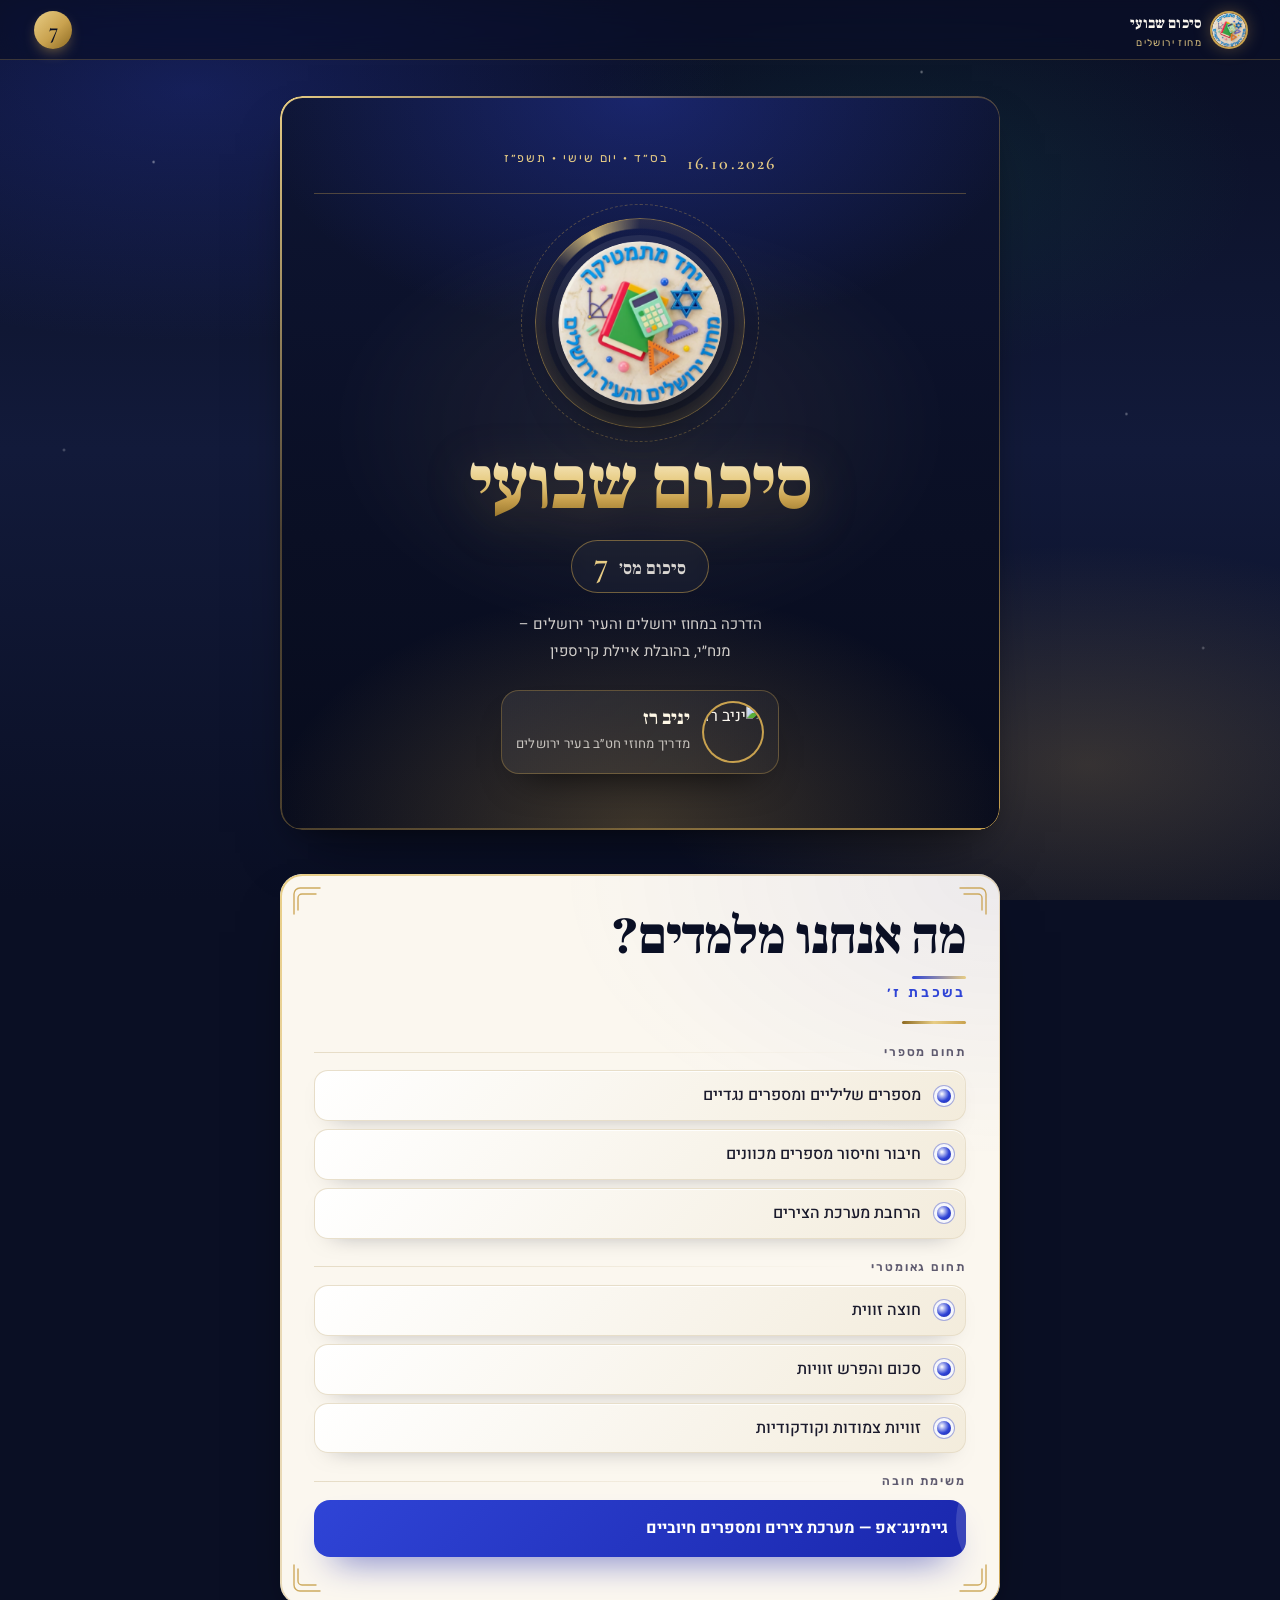
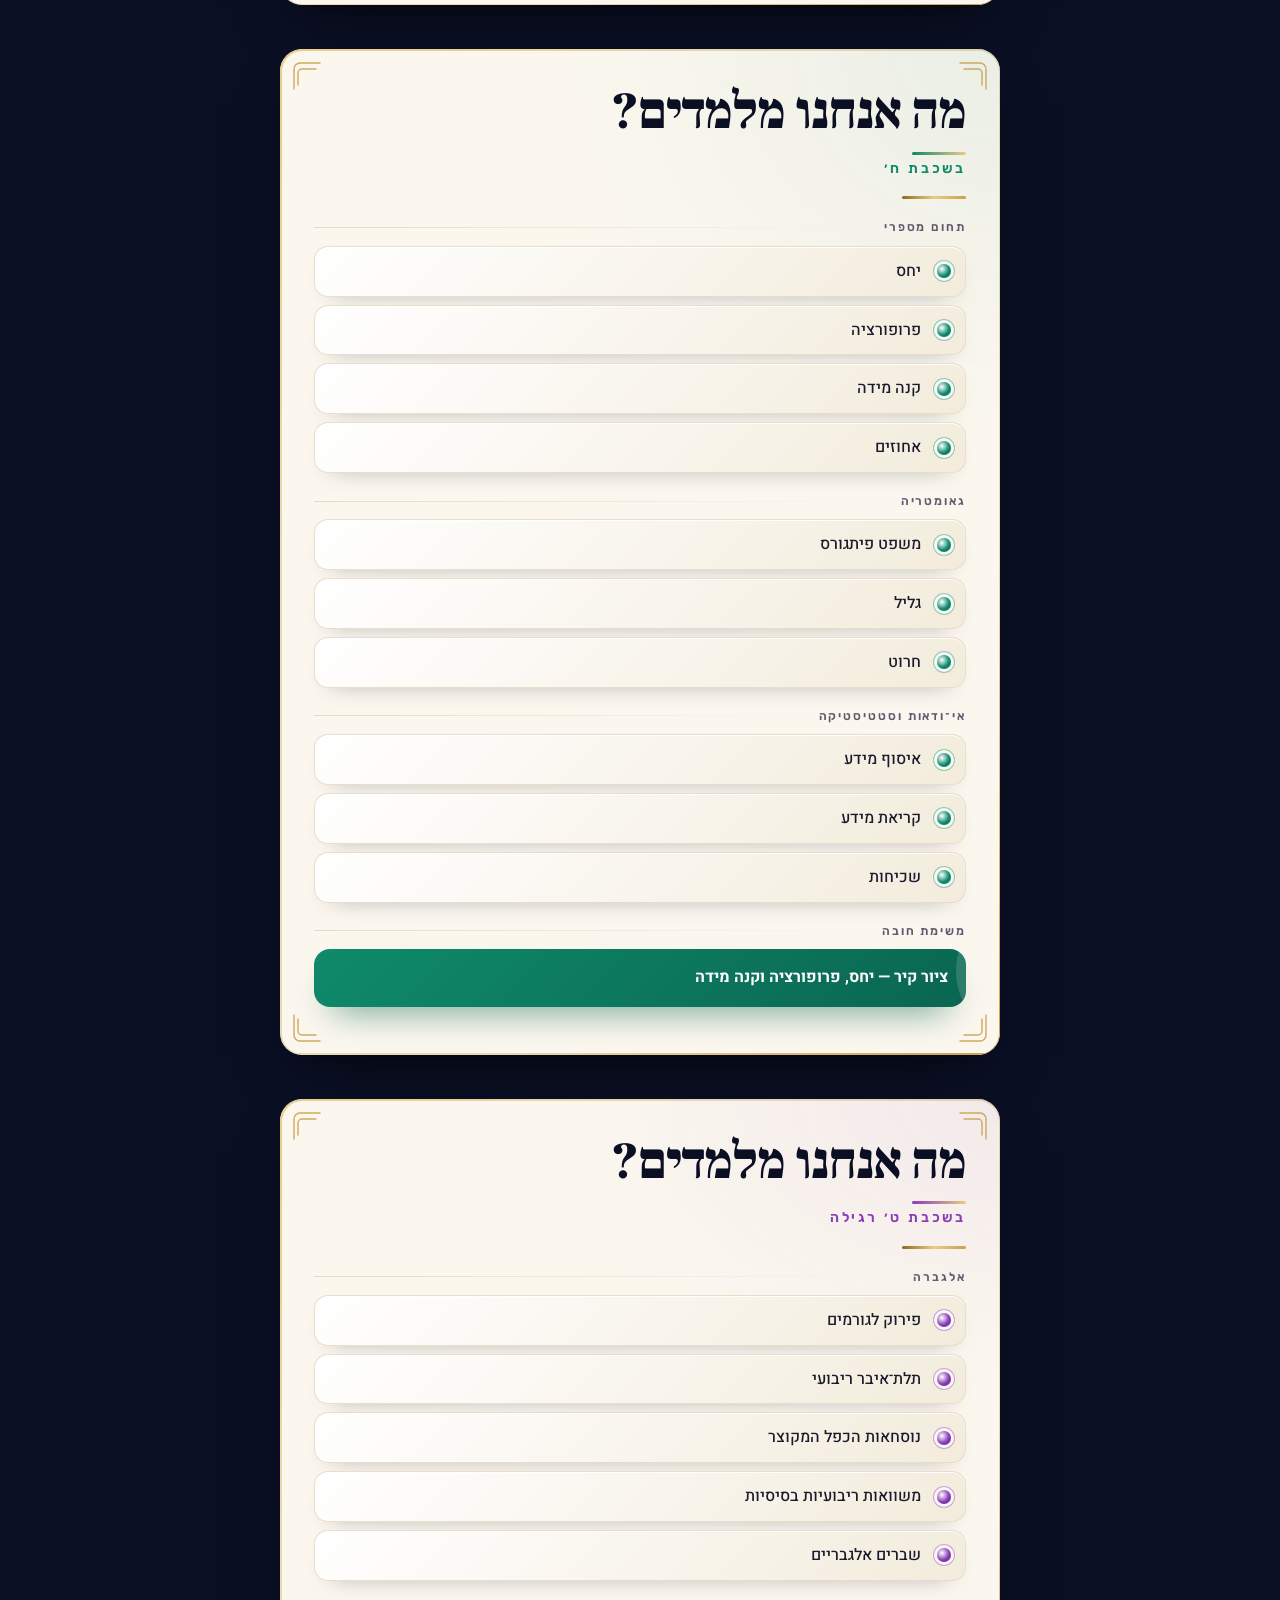
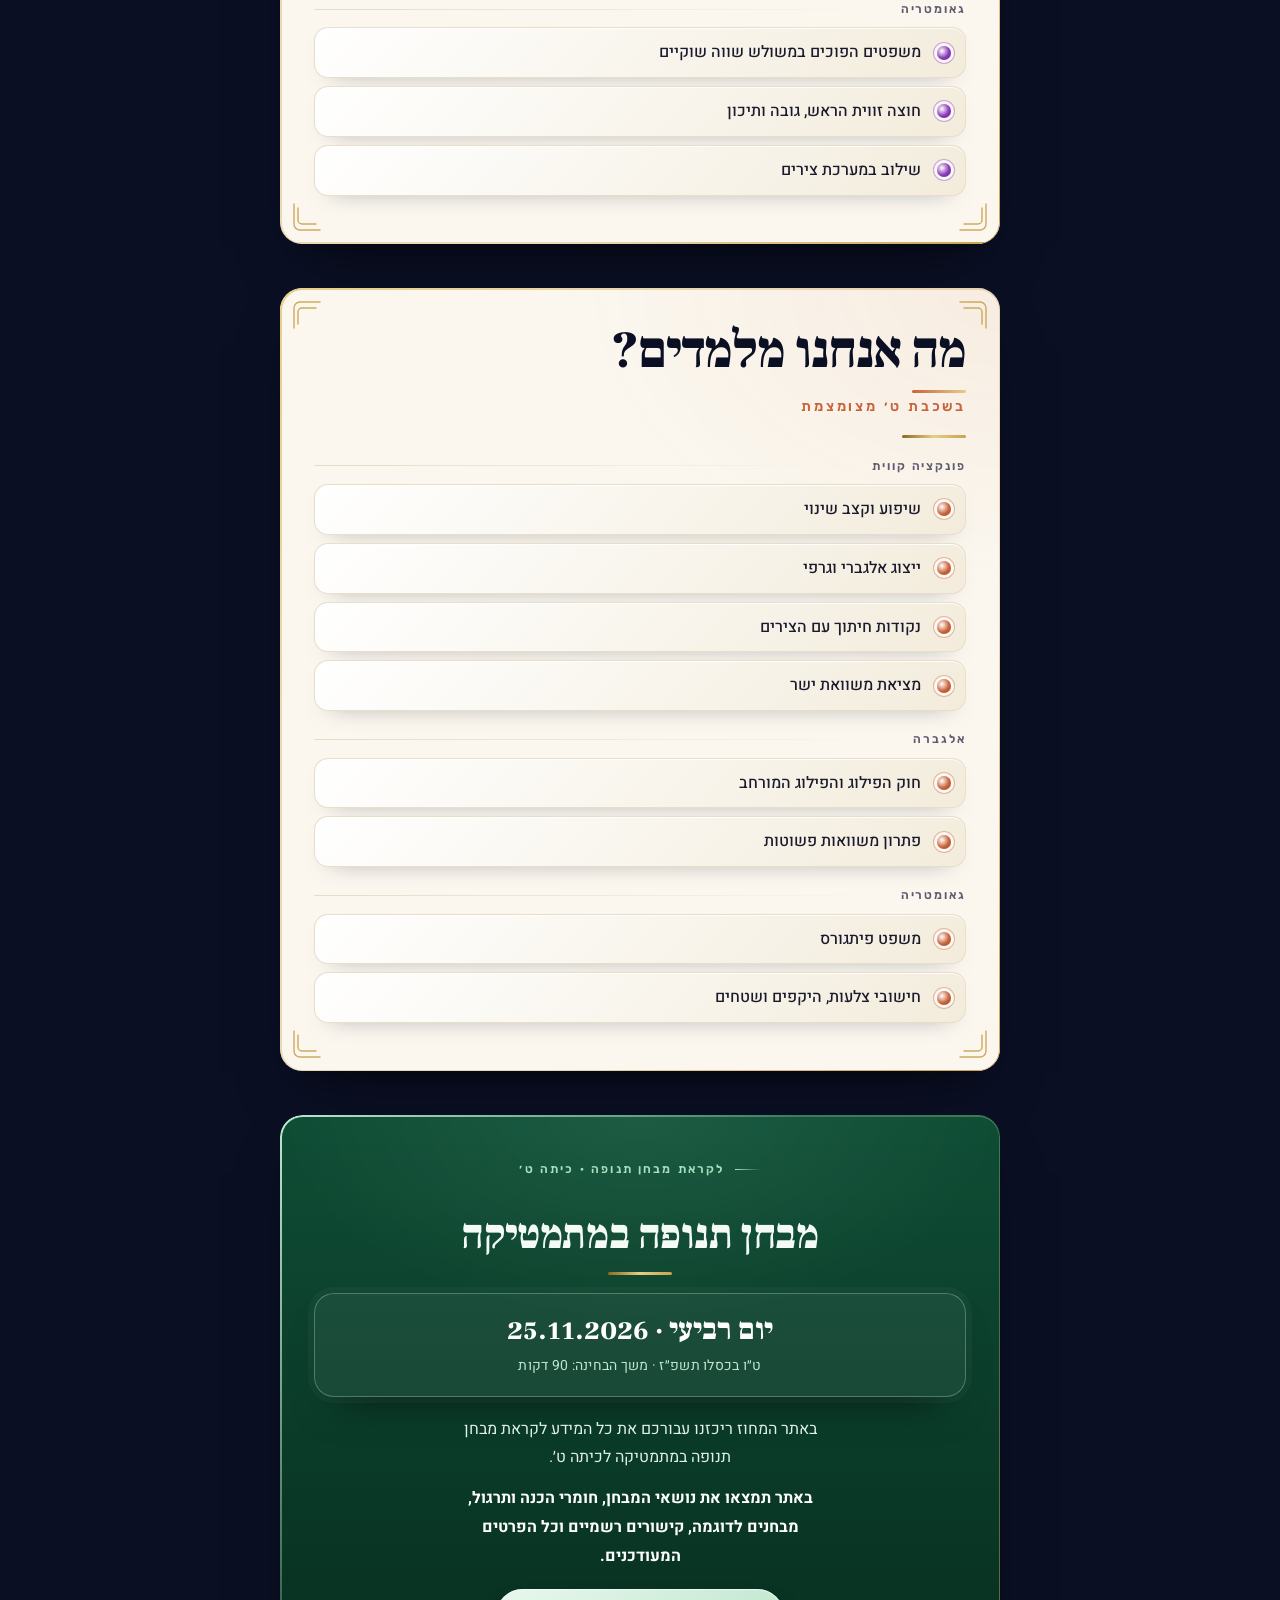
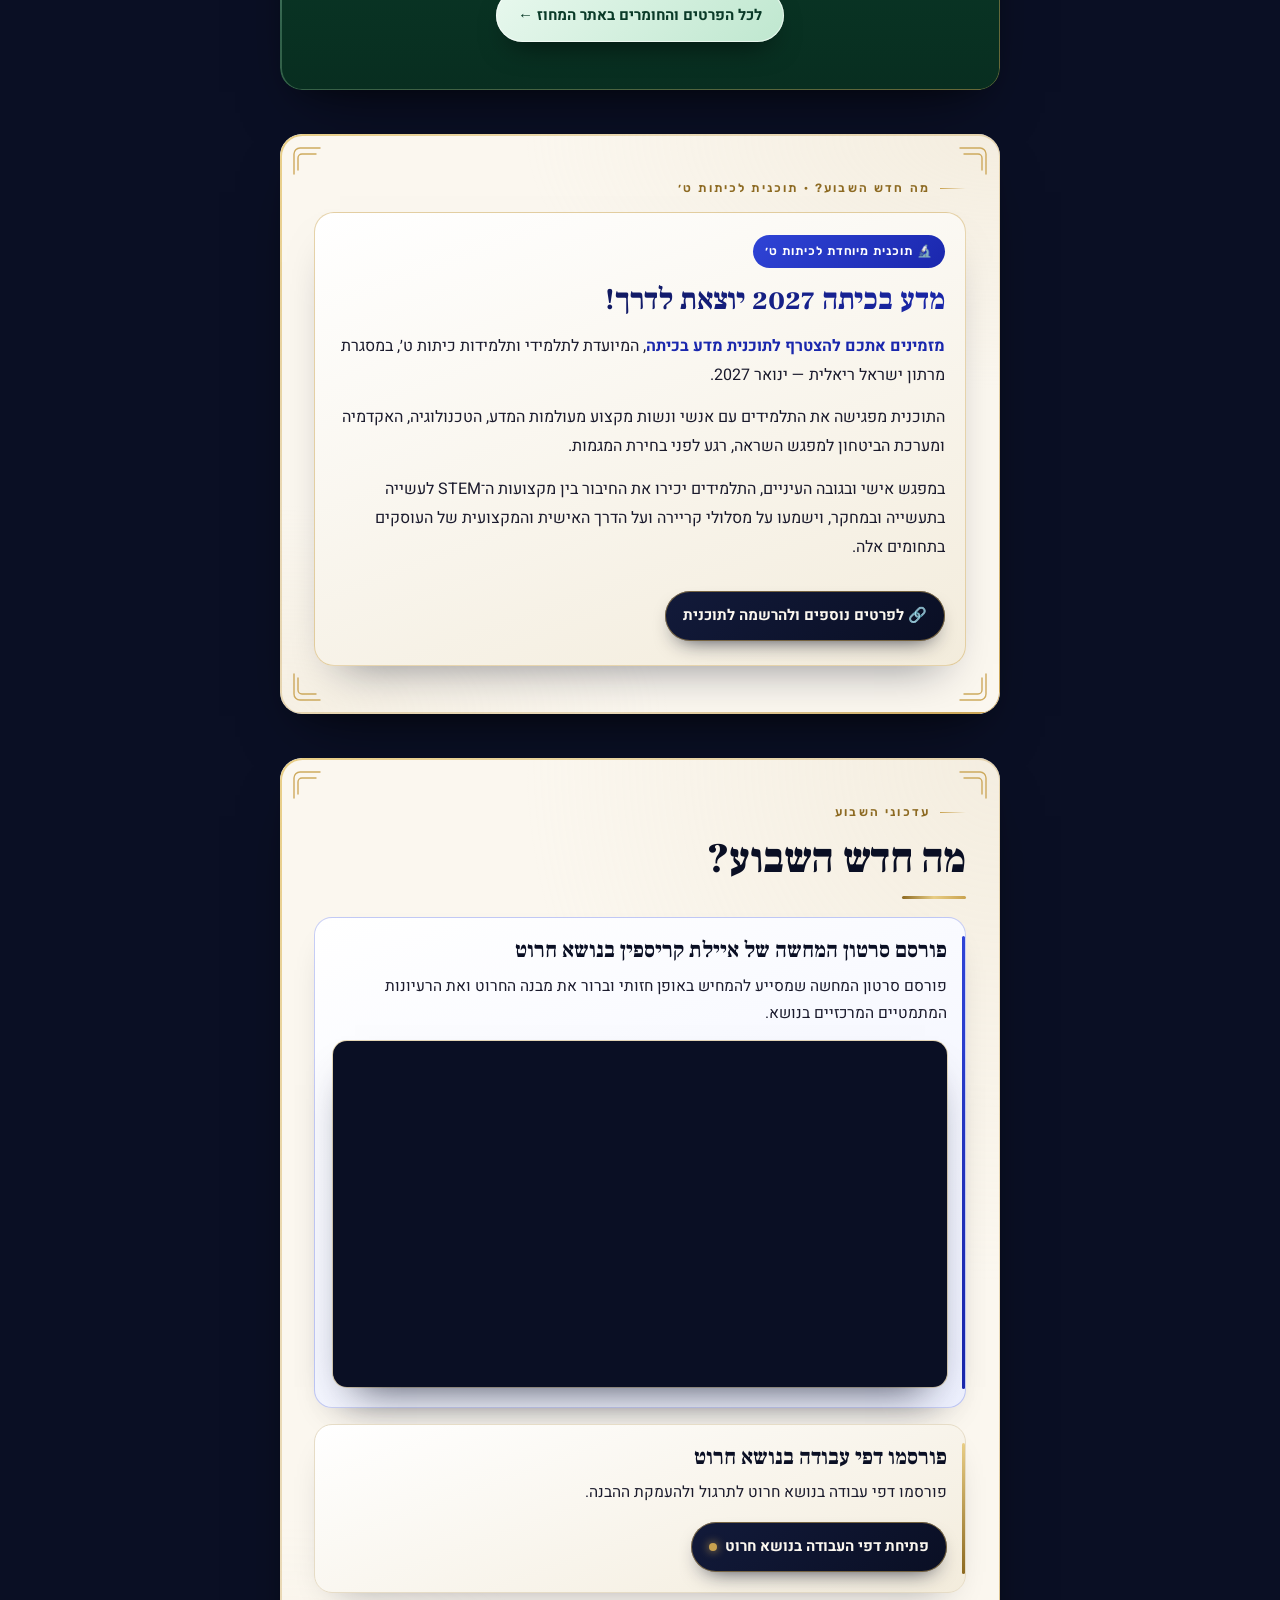
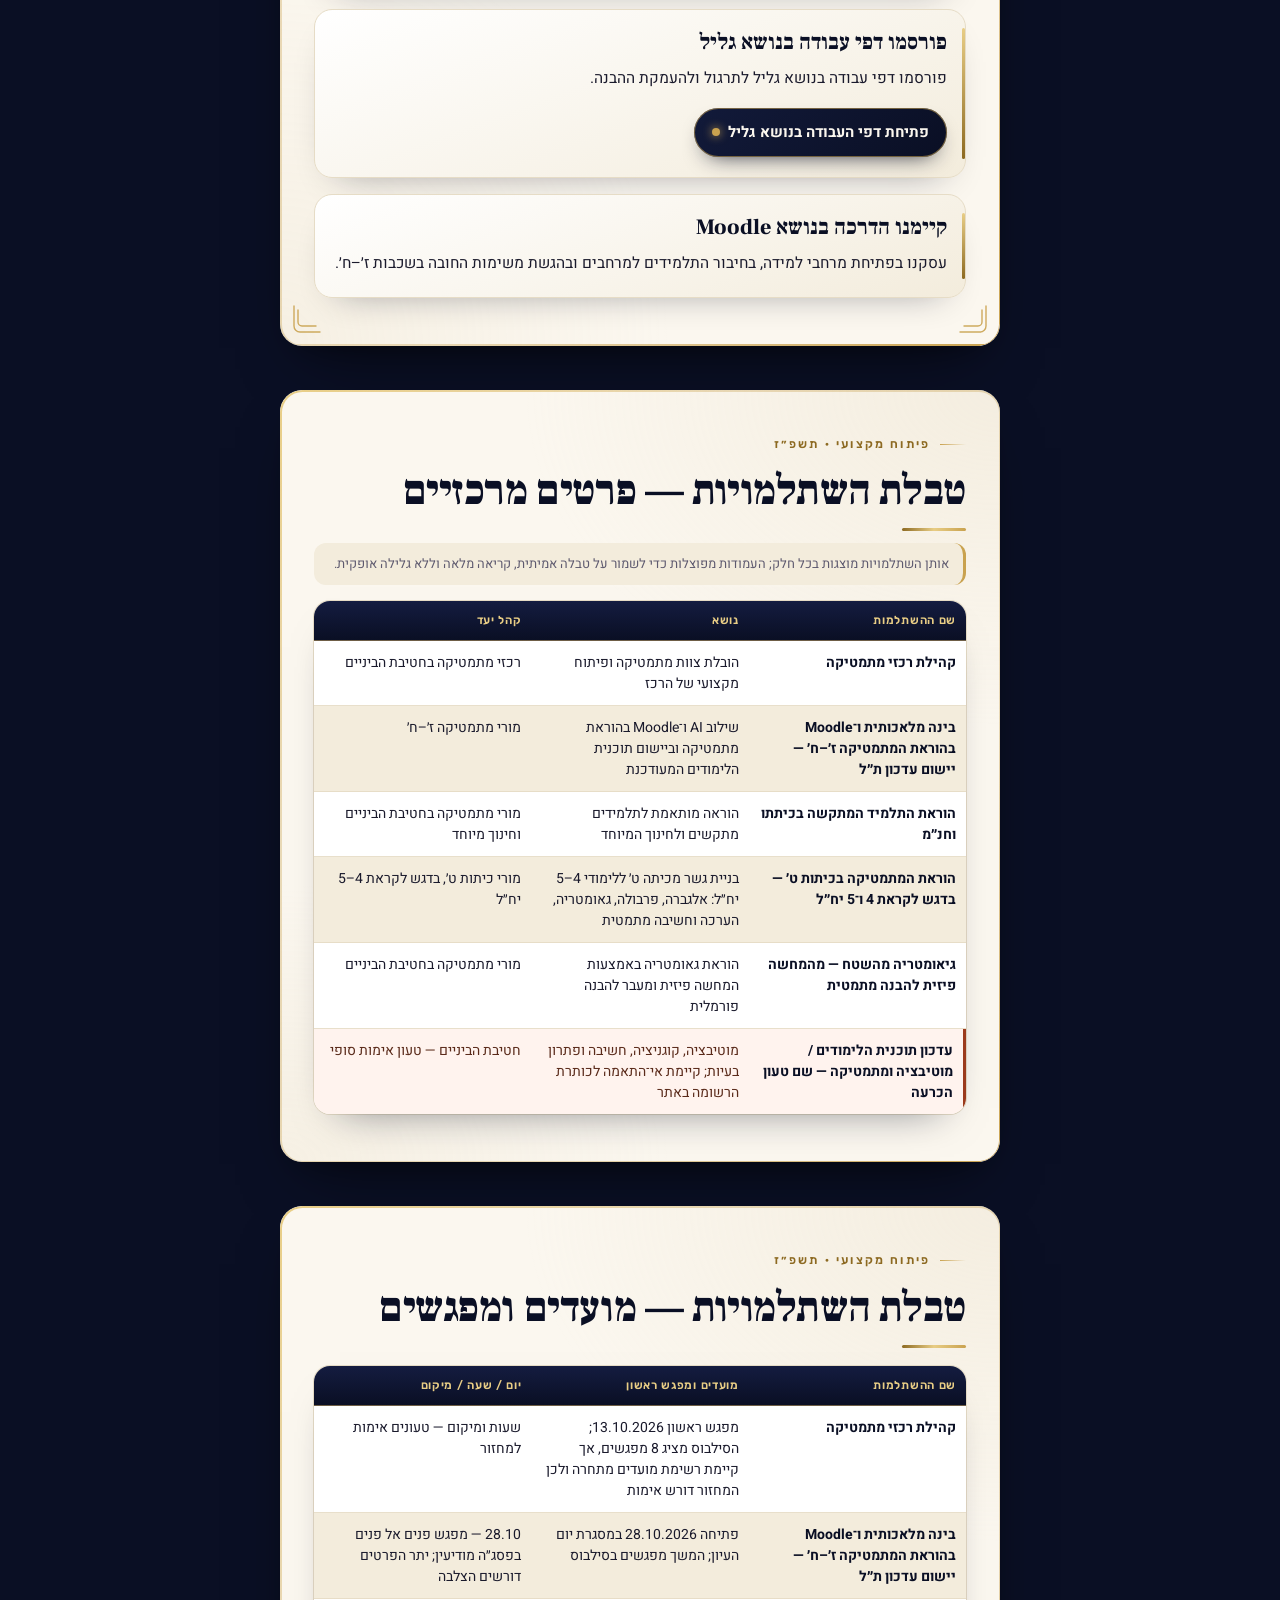
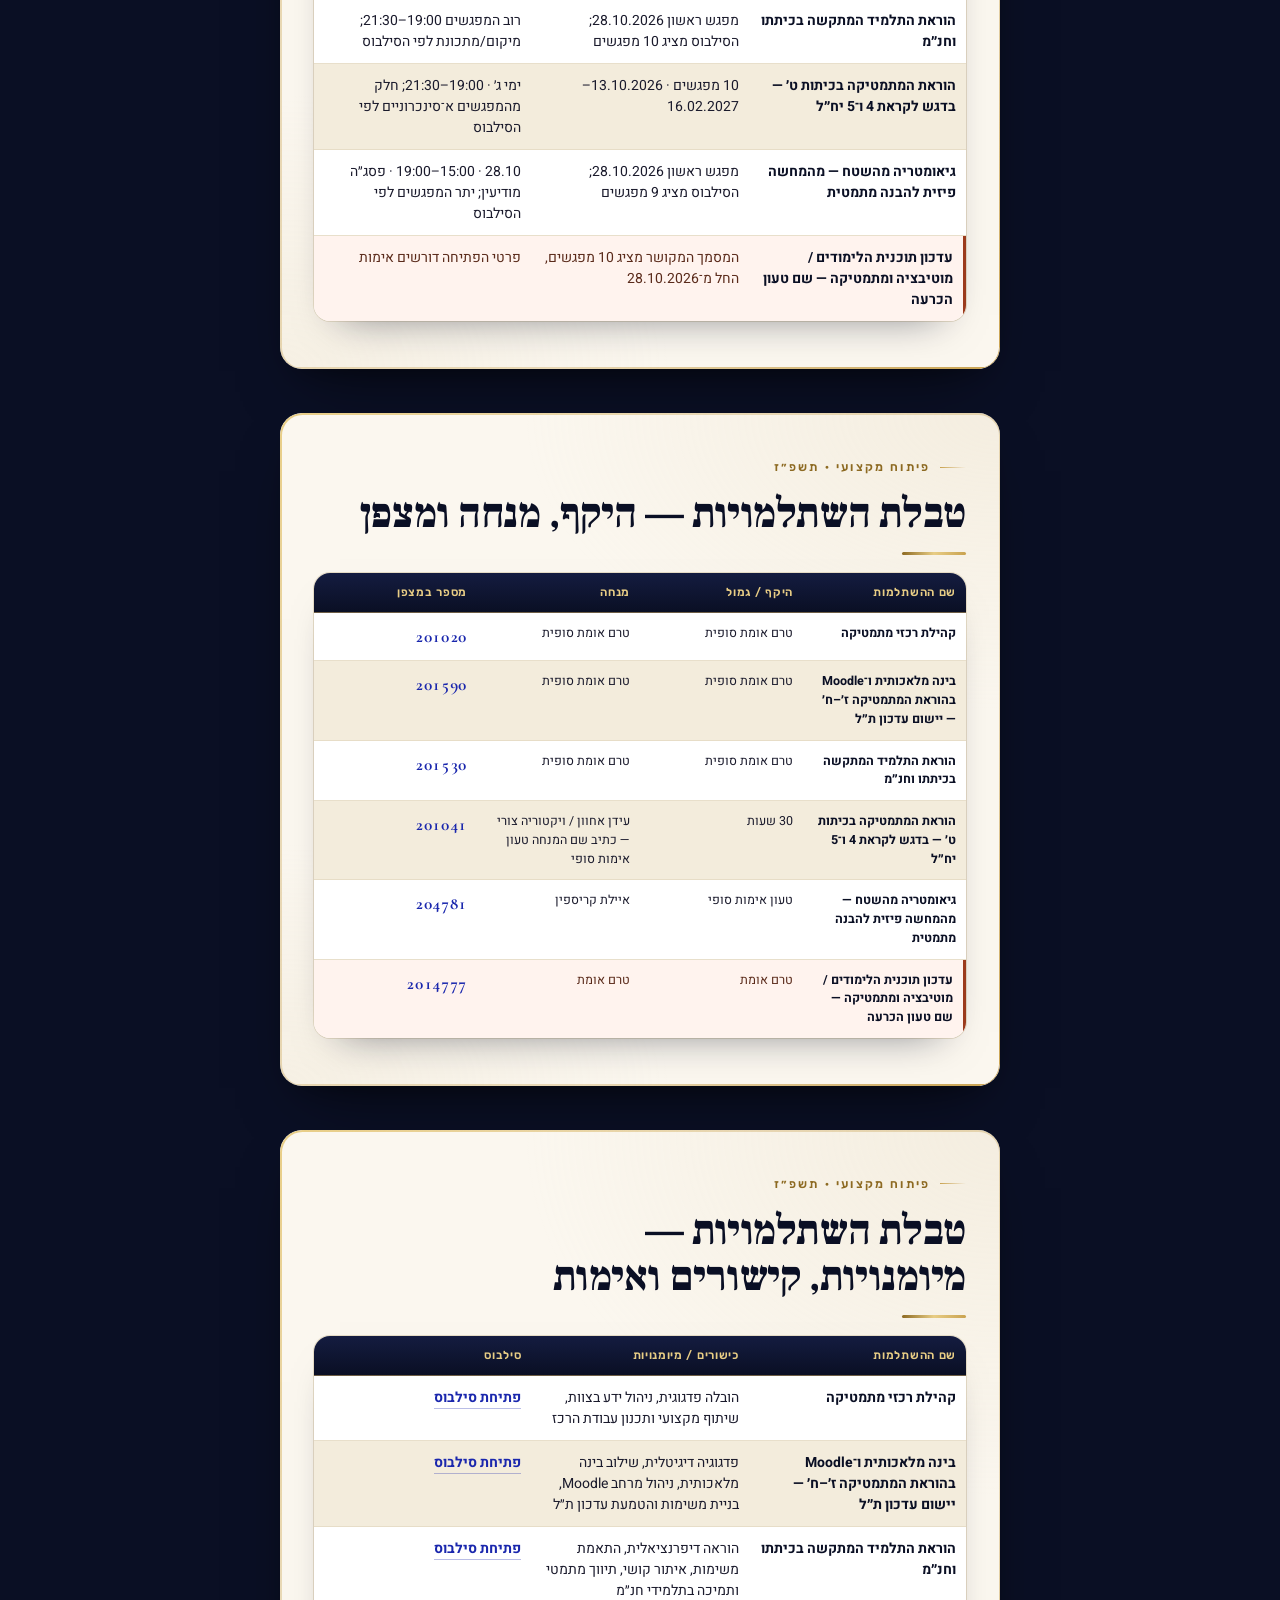
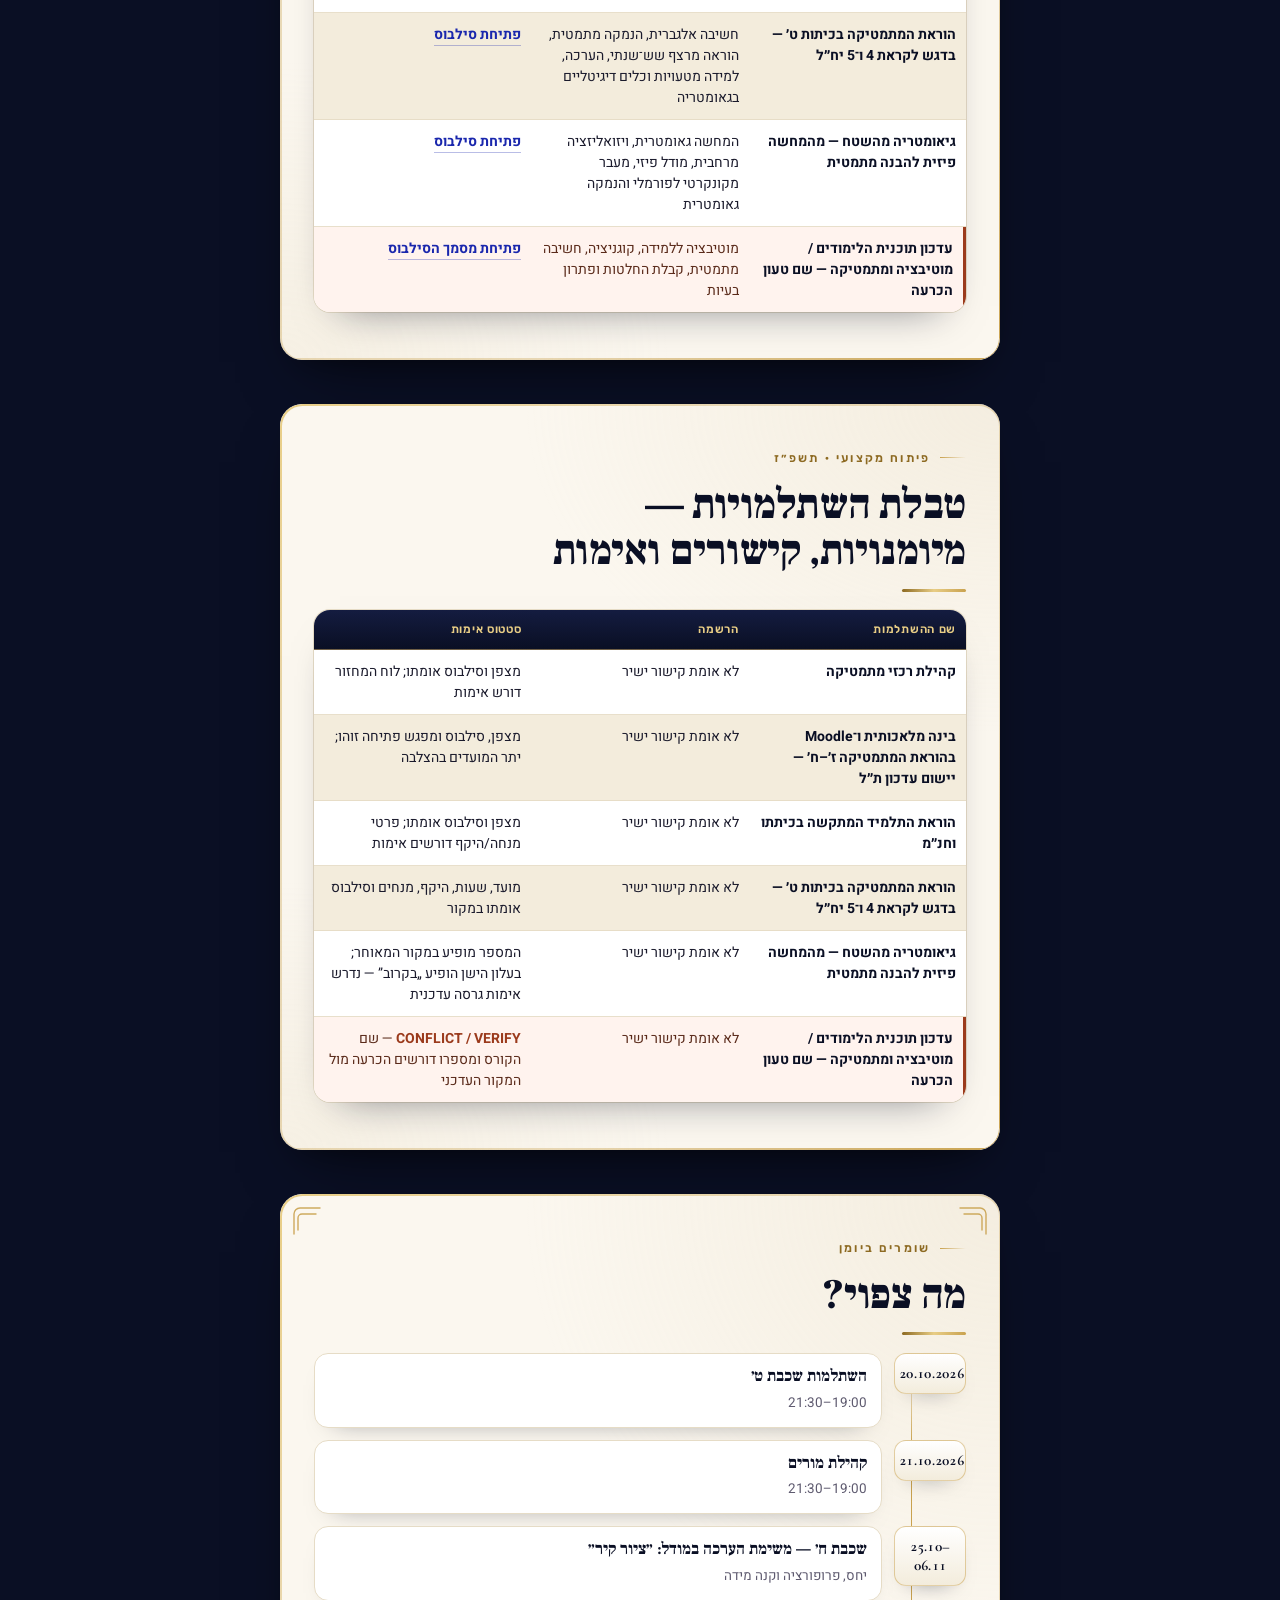
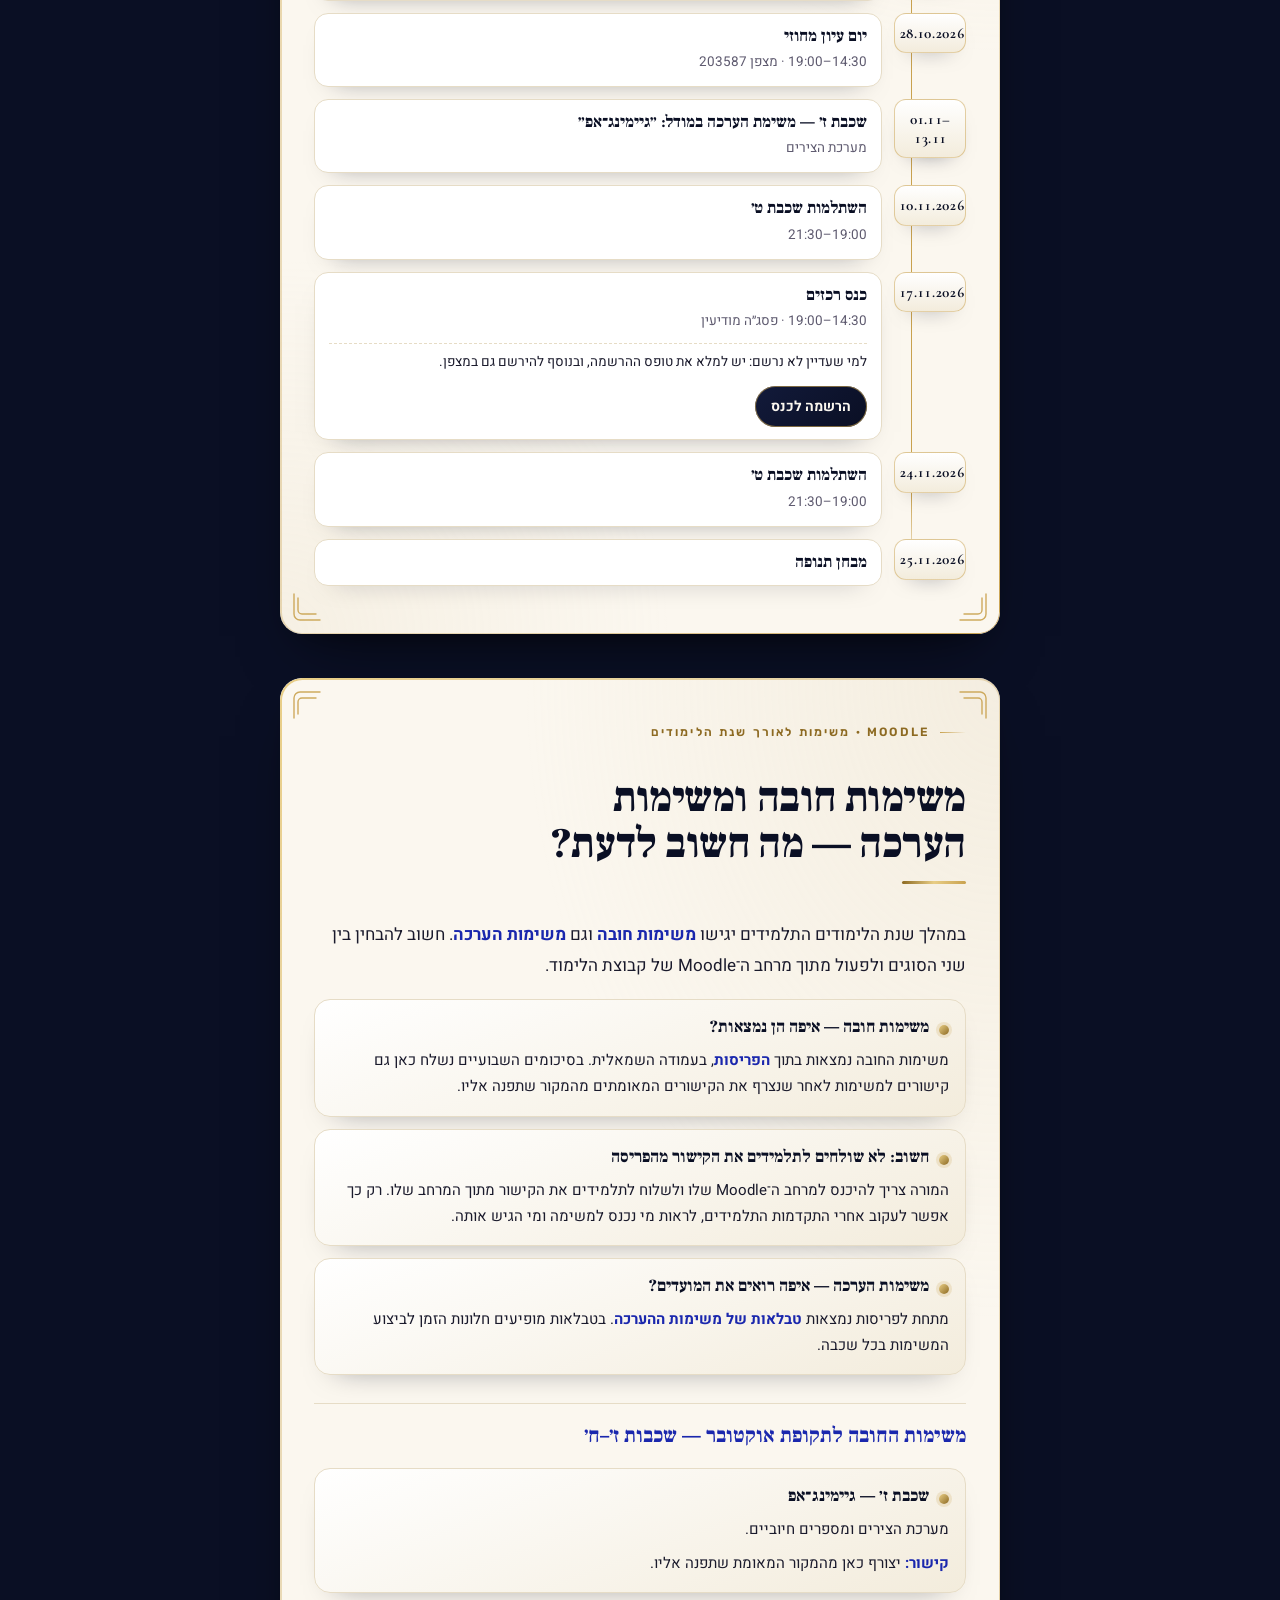
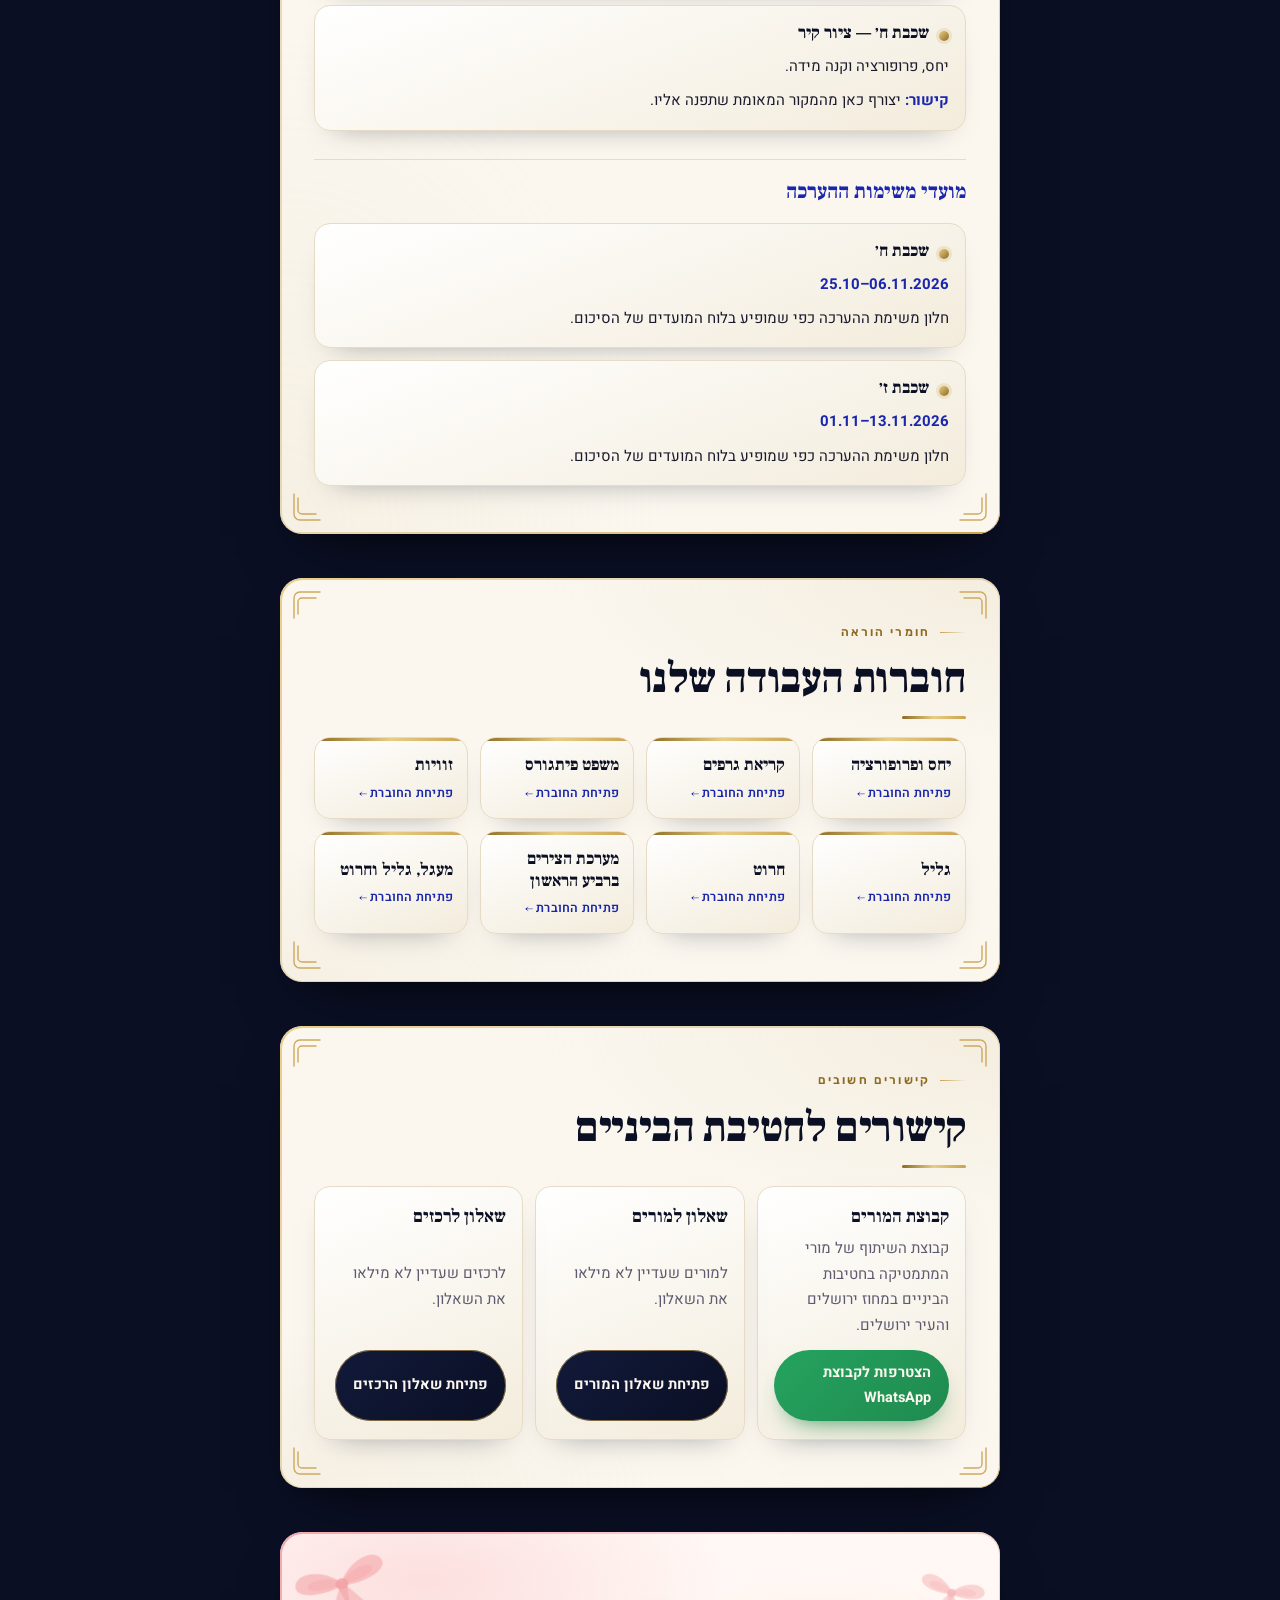
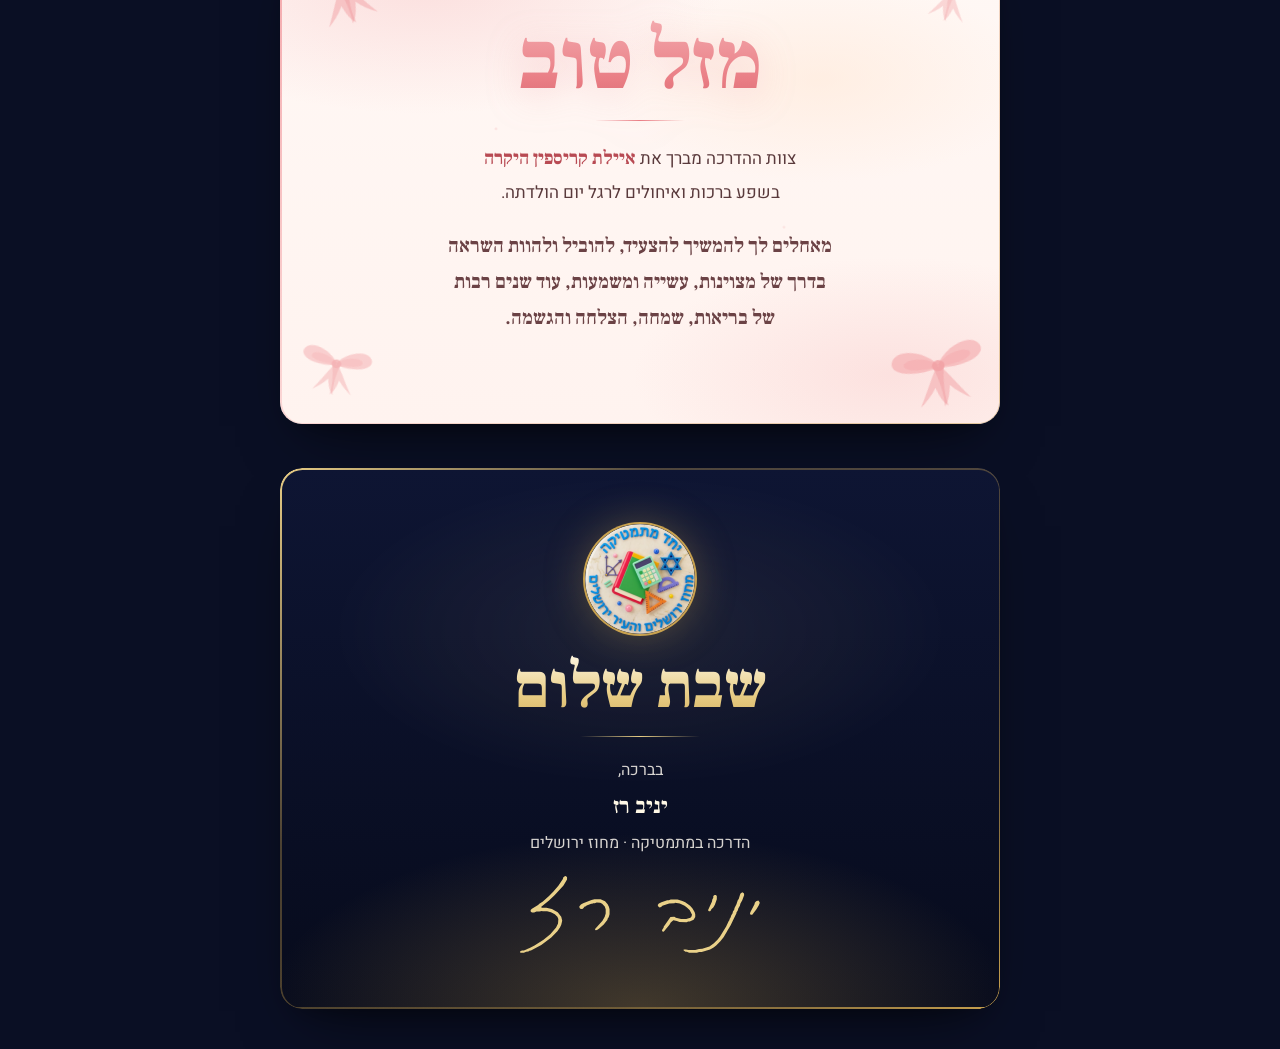
==== index.html @ ade2a041 "עיצוב מחדש לנייד: מהדורת עלון יוקרתית, דף מזל טוב, עדכון מקור אמת Co-Authored-By: Claude Fable 5.1 <" ====
<!doctype html>
<html lang="he" dir="rtl">
<head>
  <meta charset="utf-8">
  <meta name="viewport" content="width=device-width,initial-scale=1,viewport-fit=cover">
  <meta name="theme-color" content="#0a0f24">
  <meta name="description" content="סיכום שבועי מס׳ 7 — הדרכה במתמטיקה, מחוז ירושלים והעיר ירושלים">
  <title>סיכום שבועי מס׳ 7 | מחוז ירושלים</title>
  <link rel="preconnect" href="https://fonts.googleapis.com">
  <link rel="preconnect" href="https://fonts.gstatic.com" crossorigin>
  <link href="https://fonts.googleapis.com/css2?family=Frank+Ruhl+Libre:wght@700;800;900&family=Heebo:wght@400;500;600;700;800&family=Rubik:wght@500;600;700&family=Cormorant+Garamond:wght@600;700&display=swap" rel="stylesheet">
  <link rel="stylesheet" href="styles.css">
</head>
<body>

<!-- ===== Masthead (sticky, with gold reading-progress line) ===== -->
<header class="masthead" aria-label="כותרת קבועה">
  <div class="brand">
    <img src="assets/logo.png" alt="לוגו מחוז ירושלים">
    <div><b>סיכום שבועי</b><span>מחוז ירושלים</span></div>
  </div>
  <div class="edition-chip" aria-label="סיכום מס׳ 7">7</div>
  <div class="progress" aria-hidden="true"><i id="progress-bar"></i></div>
</header>

<!-- SVG corner ornament, reused on every page via <use> -->
<svg width="0" height="0" style="position:absolute" aria-hidden="true">
  <symbol id="corner" viewBox="0 0 30 30"><path d="M2 28V8a6 6 0 0 1 6-6h20"/><path d="M6 24V12a4 4 0 0 1 4-4h14"/></symbol>
  <!-- watercolor ribbon bow for the birthday page -->
  <symbol id="bow" viewBox="0 0 120 90">
    <path d="M60 40C48 22 20 14 12 26c-8 12 14 22 44 18Z" fill="currentColor" opacity=".55"/>
    <path d="M60 40c12-18 40-26 48-14 8 12-14 22-44 18Z" fill="currentColor" opacity=".55"/>
    <path d="M60 40C50 30 30 26 24 32c-5 6 10 12 36 10Z" fill="currentColor" opacity=".35"/>
    <path d="M60 40c10-10 30-14 36-8 5 6-10 12-36 10Z" fill="currentColor" opacity=".35"/>
    <path d="M58 42c-8 10-16 26-26 40 6-4 14-10 20-18 2 8 4 16 10 22-2-14 0-30 4-44Z" fill="currentColor" opacity=".5"/>
    <path d="M62 42c8 10 16 26 26 40-6-4-14-10-20-18-2 8-4 16-10 22 2-14 0-30-4-44Z" fill="currentColor" opacity=".5"/>
    <ellipse cx="60" cy="41" rx="7" ry="6" fill="currentColor" opacity=".8"/>
  </symbol>
</svg>

<main>

  <!-- ===== Cover ===== -->
  <section class="sheet cover reveal" aria-label="שער סיכום שבועי 7">
    <div class="cover-inner">
      <div class="date-row"><span dir="ltr">16.10.2026</span><span>בס״ד · יום שישי · תשפ״ז</span></div>
      <div class="logo-ring"><img src="assets/logo.png" alt="לוגו מחוז ירושלים"></div>
      <h1>סיכום שבועי</h1>
      <div class="edition">סיכום מס׳ <b>7</b></div>
      <p class="district">הדרכה במחוז ירושלים והעיר ירושלים – מנח״י, בהובלת איילת קריספין</p>
      <div class="author-card"><img src="https://jerusalem2.vercel.app/media/team/yaniv.jpg" alt="יניב רז"><div><strong>יניב רז</strong><span>מדריך מחוזי חט״ב בעיר ירושלים</span></div></div>
    </div>
  </section>

  <!-- ===== מה אנחנו מלמדים? — דף נפרד לכל שכבה ===== -->
  <section class="sheet grade-page grade-7 reveal" id="grade-7">
    <svg class="corner tl"><use href="#corner"/></svg><svg class="corner tr"><use href="#corner"/></svg><svg class="corner bl"><use href="#corner"/></svg><svg class="corner br"><use href="#corner"/></svg>
    <div class="sheet-inner grade-page-inner">
      <h2 class="grade-page-title"><span class="grade-title-main">מה אנחנו מלמדים?</span><span class="grade-title-sub">בשכבת ז׳</span></h2>
      <article class="grade-sheet">
        <div><h4>תחום מספרי</h4><ul><li>מספרים שליליים ומספרים נגדיים</li><li>חיבור וחיסור מספרים מכוונים</li><li>הרחבת מערכת הצירים</li></ul></div>
        <div><h4>תחום גאומטרי</h4><ul><li>חוצה זווית</li><li>סכום והפרש זוויות</li><li>זוויות צמודות וקודקודיות</li></ul></div>
        <div><h4>משימת חובה</h4><p>גיימינג־אפ — מערכת צירים ומספרים חיוביים</p></div>
      </article>
    </div>
  </section>

  <section class="sheet grade-page grade-8 reveal" id="grade-8">
    <svg class="corner tl"><use href="#corner"/></svg><svg class="corner tr"><use href="#corner"/></svg><svg class="corner bl"><use href="#corner"/></svg><svg class="corner br"><use href="#corner"/></svg>
    <div class="sheet-inner grade-page-inner">
      <h2 class="grade-page-title"><span class="grade-title-main">מה אנחנו מלמדים?</span><span class="grade-title-sub">בשכבת ח׳</span></h2>
      <article class="grade-sheet">
        <div><h4>תחום מספרי</h4><ul><li>יחס</li><li>פרופורציה</li><li>קנה מידה</li><li>אחוזים</li></ul></div>
        <div><h4>גאומטריה</h4><ul><li>משפט פיתגורס</li><li>גליל</li><li>חרוט</li></ul></div>
        <div><h4>אי־ודאות וסטטיסטיקה</h4><ul><li>איסוף מידע</li><li>קריאת מידע</li><li>שכיחות</li></ul></div>
        <div><h4>משימת חובה</h4><p>ציור קיר — יחס, פרופורציה וקנה מידה</p></div>
      </article>
    </div>
  </section>

  <section class="sheet grade-page grade-9-high reveal" id="grade-9-high">
    <svg class="corner tl"><use href="#corner"/></svg><svg class="corner tr"><use href="#corner"/></svg><svg class="corner bl"><use href="#corner"/></svg><svg class="corner br"><use href="#corner"/></svg>
    <div class="sheet-inner grade-page-inner">
      <h2 class="grade-page-title"><span class="grade-title-main">מה אנחנו מלמדים?</span><span class="grade-title-sub">בשכבת ט׳ רגילה</span></h2>
      <article class="grade-sheet">
        <div><h4>אלגברה</h4><ul><li>פירוק לגורמים</li><li>תלת־איבר ריבועי</li><li>נוסחאות הכפל המקוצר</li><li>משוואות ריבועיות בסיסיות</li><li>שברים אלגבריים</li></ul></div>
        <div><h4>גאומטריה</h4><ul><li>משפטים הפוכים במשולש שווה שוקיים</li><li>חוצה זווית הראש, גובה ותיכון</li><li>שילוב במערכת צירים</li></ul></div>
      </article>
    </div>
  </section>

  <section class="sheet grade-page grade-9-three reveal" id="grade-9-three">
    <svg class="corner tl"><use href="#corner"/></svg><svg class="corner tr"><use href="#corner"/></svg><svg class="corner bl"><use href="#corner"/></svg><svg class="corner br"><use href="#corner"/></svg>
    <div class="sheet-inner grade-page-inner">
      <h2 class="grade-page-title"><span class="grade-title-main">מה אנחנו מלמדים?</span><span class="grade-title-sub">בשכבת ט׳ מצומצמת</span></h2>
      <article class="grade-sheet">
        <div><h4>פונקציה קווית</h4><ul><li>שיפוע וקצב שינוי</li><li>ייצוג אלגברי וגרפי</li><li>נקודות חיתוך עם הצירים</li><li>מציאת משוואת ישר</li></ul></div>
        <div><h4>אלגברה</h4><ul><li>חוק הפילוג והפילוג המורחב</li><li>פתרון משוואות פשוטות</li></ul></div>
        <div><h4>גאומטריה</h4><ul><li>משפט פיתגורס</li><li>חישובי צלעות, היקפים ושטחים</li></ul></div>
      </article>
    </div>
  </section>

  <!-- ===== מבחן תנופה — דף ירוק ===== -->
  <section class="sheet tnufa-page reveal" id="tnufa-2026">
    <div class="sheet-inner tnufa-inner">
      <p class="eyebrow tnufa-eyebrow">לקראת מבחן תנופה · כיתה ט׳</p>
      <h2>מבחן תנופה במתמטיקה</h2>
      <div class="tnufa-date">
        <strong>יום רביעי · 25.11.2026</strong>
        <span>ט״ו בכסלו תשפ״ז · משך הבחינה: 90 דקות</span>
      </div>
      <div class="tnufa-copy">
        <p>באתר המחוז ריכזנו עבורכם את כל המידע לקראת מבחן תנופה במתמטיקה לכיתה ט׳.</p>
        <p><strong>באתר תמצאו את נושאי המבחן, חומרי הכנה ותרגול, מבחנים לדוגמה, קישורים רשמיים וכל הפרטים המעודכנים.</strong></p>
      </div>
      <div class="tnufa-actions">
        <a href="https://jerusalem2.vercel.app/chativat-beynayim/t/collections/t-mivchanim/tnufa/" target="_blank" rel="noopener noreferrer">לכל הפרטים והחומרים באתר המחוז ←</a>
      </div>
    </div>
  </section>

  <!-- ===== מדע בכיתה 2027 ===== -->
  <section class="sheet science-a4-page reveal" id="science-2027">
    <svg class="corner tl"><use href="#corner"/></svg><svg class="corner tr"><use href="#corner"/></svg><svg class="corner bl"><use href="#corner"/></svg><svg class="corner br"><use href="#corner"/></svg>
    <div class="sheet-inner science-a4-inner">
      <p class="eyebrow">מה חדש השבוע? · תוכנית לכיתות ט׳</p>
      <article class="science-a4-card">
        <div class="whatsapp-label">🔬 תוכנית מיוחדת לכיתות ט׳</div>
        <h3>מדע בכיתה 2027 יוצאת לדרך!</h3>
        <p><strong>מזמינים אתכם להצטרף לתוכנית מדע בכיתה</strong>, המיועדת לתלמידי ותלמידות כיתות ט׳, במסגרת מרתון ישראל ריאלית — ינואר 2027.</p>
        <p>התוכנית מפגישה את התלמידים עם אנשי ונשות מקצוע מעולמות המדע, הטכנולוגיה, האקדמיה ומערכת הביטחון למפגש השראה, רגע לפני בחירת המגמות.</p>
        <p>במפגש אישי ובגובה העיניים, התלמידים יכירו את החיבור בין מקצועות ה־STEM לעשייה בתעשייה ובמחקר, וישמעו על מסלולי קריירה ועל הדרך האישית והמקצועית של העוסקים בתחומים אלה.</p>
        <div class="link-row"><a class="science-register" href="https://qrco.de/bh31gu" target="_blank" rel="noopener noreferrer">🔗 לפרטים נוספים ולהרשמה לתוכנית</a></div>
      </article>
    </div>
  </section>

  <!-- ===== מה חדש השבוע ===== -->
  <section class="sheet news-page reveal" id="news">
    <svg class="corner tl"><use href="#corner"/></svg><svg class="corner tr"><use href="#corner"/></svg><svg class="corner bl"><use href="#corner"/></svg><svg class="corner br"><use href="#corner"/></svg>
    <div class="sheet-inner">
      <p class="eyebrow">עדכוני השבוע</p>
      <h2>מה חדש השבוע?</h2>
      <div class="story-list">
        <article class="story feature-story">
          <h3>פורסם סרטון המחשה של איילת קריספין בנושא חרוט</h3>
          <p>פורסם סרטון המחשה שמסייע להמחיש באופן חזותי וברור את מבנה החרוט ואת הרעיונות המתמטיים המרכזיים בנושא.</p>
          <div class="video"><iframe src="https://www.youtube-nocookie.com/embed/eAW0AnHfQC8" title="סרטון המחשה של איילת קריספין בנושא חרוט" loading="lazy" allow="accelerometer; autoplay; clipboard-write; encrypted-media; gyroscope; picture-in-picture; web-share" allowfullscreen></iframe></div>
        </article>
        <article class="story">
          <h3>פורסמו דפי עבודה בנושא חרוט</h3>
          <p>פורסמו דפי עבודה בנושא חרוט לתרגול ולהעמקת ההבנה.</p>
          <div class="link-row"><a href="https://yanivmizrachiy.github.io/harut/" target="_blank" rel="noopener noreferrer">פתיחת דפי העבודה בנושא חרוט</a></div>
        </article>
        <article class="story">
          <h3>פורסמו דפי עבודה בנושא גליל</h3>
          <p>פורסמו דפי עבודה בנושא גליל לתרגול ולהעמקת ההבנה.</p>
          <div class="link-row"><a href="https://galil-new.vercel.app" target="_blank" rel="noopener noreferrer">פתיחת דפי העבודה בנושא גליל</a></div>
        </article>
        <article class="story">
          <h3>קיימנו הדרכה בנושא Moodle</h3>
          <p>עסקנו בפתיחת מרחבי למידה, בחיבור התלמידים למרחבים ובהגשת משימות החובה בשכבות ז׳–ח׳.</p>
        </article>
      </div>
    </div>
  </section>

  <!-- ===== טבלאות השתלמויות — טבלאות אמיתיות, 12 שדות מפוצלים לדפים רצופים ===== -->
  <section class="sheet courses-page true-table-page reveal" id="courses">
    <div class="sheet-inner wide">
      <p class="eyebrow">פיתוח מקצועי · תשפ״ז</p>
      <h2>טבלת השתלמויות — פרטים מרכזיים</h2>
      <p class="training-note">אותן השתלמויות מוצגות בכל חלק; העמודות מפוצלות כדי לשמור על טבלה אמיתית, קריאה מלאה וללא גלילה אופקית.</p>
      <div class="training-wrap">
        <table class="training-table true-training-table">
          <thead><tr><th>שם ההשתלמות</th><th>נושא</th><th>קהל יעד</th></tr></thead>
          <tbody>
            <tr><td><strong>קהילת רכזי מתמטיקה</strong></td><td>הובלת צוות מתמטיקה ופיתוח מקצועי של הרכז</td><td>רכזי מתמטיקה בחטיבת הביניים</td></tr>
            <tr><td><strong>בינה מלאכותית ו־Moodle בהוראת המתמטיקה ז׳–ח׳ — יישום עדכון ת״ל</strong></td><td>שילוב AI ו־Moodle בהוראת מתמטיקה וביישום תוכנית הלימודים המעודכנת</td><td>מורי מתמטיקה ז׳–ח׳</td></tr>
            <tr><td><strong>הוראת התלמיד המתקשה בכיתתו וחנ״מ</strong></td><td>הוראה מותאמת לתלמידים מתקשים ולחינוך המיוחד</td><td>מורי מתמטיקה בחטיבת הביניים וחינוך מיוחד</td></tr>
            <tr><td><strong>הוראת המתמטיקה בכיתות ט׳ — בדגש לקראת 4 ו־5 יח״ל</strong></td><td>בניית גשר מכיתה ט׳ ללימודי 4–5 יח״ל: אלגברה, פרבולה, גאומטריה, הערכה וחשיבה מתמטית</td><td>מורי כיתות ט׳, בדגש לקראת 4–5 יח״ל</td></tr>
            <tr><td><strong>גיאומטריה מהשטח — מהמחשה פיזית להבנה מתמטית</strong></td><td>הוראת גאומטריה באמצעות המחשה פיזית ומעבר להבנה פורמלית</td><td>מורי מתמטיקה בחטיבת הביניים</td></tr>
            <tr class="verification-row"><td><strong>עדכון תוכנית הלימודים / מוטיבציה ומתמטיקה — שם טעון הכרעה</strong></td><td>מוטיבציה, קוגניציה, חשיבה ופתרון בעיות; קיימת אי־התאמה לכותרת הרשומה באתר</td><td>חטיבת הביניים — טעון אימות סופי</td></tr>
          </tbody>
        </table>
      </div>
    </div>
  </section>

  <section class="sheet courses-page true-table-page reveal">
    <div class="sheet-inner wide">
      <p class="eyebrow">פיתוח מקצועי · תשפ״ז</p>
      <h2>טבלת השתלמויות — מועדים ומפגשים</h2>
      <div class="training-wrap">
        <table class="training-table true-training-table">
          <thead><tr><th>שם ההשתלמות</th><th>מועדים ומפגש ראשון</th><th>יום / שעה / מיקום</th></tr></thead>
          <tbody>
            <tr><td><strong>קהילת רכזי מתמטיקה</strong></td><td>מפגש ראשון 13.10.2026; הסילבוס מציג 8 מפגשים, אך קיימת רשימת מועדים מתחרה ולכן המחזור דורש אימות</td><td>שעות ומיקום — טעונים אימות למחזור</td></tr>
            <tr><td><strong>בינה מלאכותית ו־Moodle בהוראת המתמטיקה ז׳–ח׳ — יישום עדכון ת״ל</strong></td><td>פתיחה 28.10.2026 במסגרת יום העיון; המשך מפגשים בסילבוס</td><td>28.10 — מפגש פנים אל פנים בפסג״ה מודיעין; יתר הפרטים דורשים הצלבה</td></tr>
            <tr><td><strong>הוראת התלמיד המתקשה בכיתתו וחנ״מ</strong></td><td>מפגש ראשון 28.10.2026; הסילבוס מציג 10 מפגשים</td><td>רוב המפגשים 19:00–21:30; מיקום/מתכונת לפי הסילבוס</td></tr>
            <tr><td><strong>הוראת המתמטיקה בכיתות ט׳ — בדגש לקראת 4 ו־5 יח״ל</strong></td><td>10 מפגשים · 13.10.2026–16.02.2027</td><td>ימי ג׳ · 19:00–21:30; חלק מהמפגשים א־סינכרוניים לפי הסילבוס</td></tr>
            <tr><td><strong>גיאומטריה מהשטח — מהמחשה פיזית להבנה מתמטית</strong></td><td>מפגש ראשון 28.10.2026; הסילבוס מציג 9 מפגשים</td><td>28.10 · 15:00–19:00 · פסג״ה מודיעין; יתר המפגשים לפי הסילבוס</td></tr>
            <tr class="verification-row"><td><strong>עדכון תוכנית הלימודים / מוטיבציה ומתמטיקה — שם טעון הכרעה</strong></td><td>המסמך המקושר מציג 10 מפגשים, החל מ־28.10.2026</td><td>פרטי הפתיחה דורשים אימות</td></tr>
          </tbody>
        </table>
      </div>
    </div>
  </section>

  <section class="sheet courses-page true-table-page reveal">
    <div class="sheet-inner wide">
      <p class="eyebrow">פיתוח מקצועי · תשפ״ז</p>
      <h2>טבלת השתלמויות — היקף, מנחה ומצפן</h2>
      <div class="training-wrap">
        <table class="training-table true-training-table cols-4">
          <thead><tr><th>שם ההשתלמות</th><th>היקף / גמול</th><th>מנחה</th><th>מספר במצפן</th></tr></thead>
          <tbody>
            <tr><td><strong>קהילת רכזי מתמטיקה</strong></td><td>טרם אומת סופית</td><td>טרם אומת סופית</td><td><b dir="ltr">201020</b></td></tr>
            <tr><td><strong>בינה מלאכותית ו־Moodle בהוראת המתמטיקה ז׳–ח׳ — יישום עדכון ת״ל</strong></td><td>טרם אומת סופית</td><td>טרם אומת סופית</td><td><b dir="ltr">201590</b></td></tr>
            <tr><td><strong>הוראת התלמיד המתקשה בכיתתו וחנ״מ</strong></td><td>טרם אומת סופית</td><td>טרם אומת סופית</td><td><b dir="ltr">201530</b></td></tr>
            <tr><td><strong>הוראת המתמטיקה בכיתות ט׳ — בדגש לקראת 4 ו־5 יח״ל</strong></td><td>30 שעות</td><td>עידן אחוון / ויקטוריה צורי — כתיב שם המנחה טעון אימות סופי</td><td><b dir="ltr">201041</b></td></tr>
            <tr><td><strong>גיאומטריה מהשטח — מהמחשה פיזית להבנה מתמטית</strong></td><td>טעון אימות סופי</td><td>איילת קריספין</td><td><b dir="ltr">204781</b></td></tr>
            <tr class="verification-row"><td><strong>עדכון תוכנית הלימודים / מוטיבציה ומתמטיקה — שם טעון הכרעה</strong></td><td>טרם אומת</td><td>טרם אומת</td><td><b dir="ltr">2014777</b></td></tr>
          </tbody>
        </table>
      </div>
    </div>
  </section>

  <section class="sheet courses-page true-table-page reveal">
    <div class="sheet-inner wide">
      <p class="eyebrow">פיתוח מקצועי · תשפ״ז</p>
      <h2>טבלת השתלמויות — מיומנויות, קישורים ואימות</h2>
      <div class="training-wrap">
        <table class="training-table true-training-table">
          <thead><tr><th>שם ההשתלמות</th><th>כישורים / מיומנויות</th><th>סילבוס</th></tr></thead>
          <tbody>
            <tr><td><strong>קהילת רכזי מתמטיקה</strong></td><td>הובלה פדגוגית, ניהול ידע בצוות, שיתוף מקצועי ותכנון עבודת הרכז</td><td><a href="https://drive.google.com/file/d/1QHYojSXEUtFHHtRDhhAb9guiXE4tF-oR/view" target="_blank" rel="noopener noreferrer">פתיחת סילבוס</a></td></tr>
            <tr><td><strong>בינה מלאכותית ו־Moodle בהוראת המתמטיקה ז׳–ח׳ — יישום עדכון ת״ל</strong></td><td>פדגוגיה דיגיטלית, שילוב בינה מלאכותית, ניהול מרחב Moodle, בניית משימות והטמעת עדכון ת״ל</td><td><a href="https://drive.google.com/file/d/1MPTDPrM6no1dOwKkayU4RSEpfFDbijTH/view" target="_blank" rel="noopener noreferrer">פתיחת סילבוס</a></td></tr>
            <tr><td><strong>הוראת התלמיד המתקשה בכיתתו וחנ״מ</strong></td><td>הוראה דיפרנציאלית, התאמת משימות, איתור קושי, תיווך מתמטי ותמיכה בתלמידי חנ״מ</td><td><a href="https://drive.google.com/file/d/1aVlPA5UMQfbSIAmPs0bhoCsPJ86VStGe/view" target="_blank" rel="noopener noreferrer">פתיחת סילבוס</a></td></tr>
            <tr><td><strong>הוראת המתמטיקה בכיתות ט׳ — בדגש לקראת 4 ו־5 יח״ל</strong></td><td>חשיבה אלגברית, הנמקה מתמטית, הוראה מרצף שש־שנתי, הערכה, למידה מטעויות וכלים דיגיטליים בגאומטריה</td><td><a href="https://drive.google.com/file/d/14ybA9ao125SbMv4yqwa_u0inSpCcMQh-/view" target="_blank" rel="noopener noreferrer">פתיחת סילבוס</a></td></tr>
            <tr><td><strong>גיאומטריה מהשטח — מהמחשה פיזית להבנה מתמטית</strong></td><td>המחשה גאומטרית, ויזואליזציה מרחבית, מודל פיזי, מעבר מקונקרטי לפורמלי והנמקה גאומטרית</td><td><a href="https://drive.google.com/file/d/1FTEh4Lt5sBqd1kHF_riunRx6m4IjdxlS/view" target="_blank" rel="noopener noreferrer">פתיחת סילבוס</a></td></tr>
            <tr class="verification-row"><td><strong>עדכון תוכנית הלימודים / מוטיבציה ומתמטיקה — שם טעון הכרעה</strong></td><td>מוטיבציה ללמידה, קוגניציה, חשיבה מתמטית, קבלת החלטות ופתרון בעיות</td><td><a href="https://docs.google.com/document/d/1-FTftCvxTF0v1HiR4p8eUg464LUVHlfU3dd_-kuCbB4/edit" target="_blank" rel="noopener noreferrer">פתיחת מסמך הסילבוס</a></td></tr>
          </tbody>
        </table>
      </div>
    </div>
  </section>

  <section class="sheet courses-page true-table-page reveal">
    <div class="sheet-inner wide">
      <p class="eyebrow">פיתוח מקצועי · תשפ״ז</p>
      <h2>טבלת השתלמויות — מיומנויות, קישורים ואימות</h2>
      <div class="training-wrap">
        <table class="training-table true-training-table">
          <thead><tr><th>שם ההשתלמות</th><th>הרשמה</th><th>סטטוס אימות</th></tr></thead>
          <tbody>
            <tr><td><strong>קהילת רכזי מתמטיקה</strong></td><td>לא אומת קישור ישיר</td><td>מצפן וסילבוס אומתו; לוח המחזור דורש אימות</td></tr>
            <tr><td><strong>בינה מלאכותית ו־Moodle בהוראת המתמטיקה ז׳–ח׳ — יישום עדכון ת״ל</strong></td><td>לא אומת קישור ישיר</td><td>מצפן, סילבוס ומפגש פתיחה זוהו; יתר המועדים בהצלבה</td></tr>
            <tr><td><strong>הוראת התלמיד המתקשה בכיתתו וחנ״מ</strong></td><td>לא אומת קישור ישיר</td><td>מצפן וסילבוס אומתו; פרטי מנחה/היקף דורשים אימות</td></tr>
            <tr><td><strong>הוראת המתמטיקה בכיתות ט׳ — בדגש לקראת 4 ו־5 יח״ל</strong></td><td>לא אומת קישור ישיר</td><td>מועד, שעות, היקף, מנחים וסילבוס אומתו במקור</td></tr>
            <tr><td><strong>גיאומטריה מהשטח — מהמחשה פיזית להבנה מתמטית</strong></td><td>לא אומת קישור ישיר</td><td>המספר מופיע במקור המאוחר; בעלון הישן הופיע „בקרוב” — נדרש אימות גרסה עדכנית</td></tr>
            <tr class="verification-row"><td><strong>עדכון תוכנית הלימודים / מוטיבציה ומתמטיקה — שם טעון הכרעה</strong></td><td>לא אומת קישור ישיר</td><td><strong>CONFLICT / VERIFY</strong> — שם הקורס ומספרו דורשים הכרעה מול המקור העדכני</td></tr>
          </tbody>
        </table>
      </div>
    </div>
  </section>

  <!-- ===== מה צפוי? ===== -->
  <section class="sheet calendar-page reveal" id="calendar">
    <svg class="corner tl"><use href="#corner"/></svg><svg class="corner tr"><use href="#corner"/></svg><svg class="corner bl"><use href="#corner"/></svg><svg class="corner br"><use href="#corner"/></svg>
    <div class="sheet-inner">
      <p class="eyebrow">שומרים ביומן</p>
      <h2>מה צפוי?</h2>
      <div class="event-list">
        <article><time>20.10.2026</time><div><strong>השתלמות שכבת ט׳</strong><span>19:00–21:30</span></div></article>
        <article><time>21.10.2026</time><div><strong>קהילת מורים</strong><span>19:00–21:30</span></div></article>
        <article><time>25.10–06.11</time><div><strong>שכבת ח׳ — משימת הערכה במודל: ״ציור קיר״</strong><span>יחס, פרופורציה וקנה מידה</span></div></article>
        <article><time>28.10.2026</time><div><strong>יום עיון מחוזי</strong><span>14:30–19:00 · מצפן 203587</span></div></article>
        <article><time>01.11–13.11</time><div><strong>שכבת ז׳ — משימת הערכה במודל: ״גיימינג־אפ״</strong><span>מערכת הצירים</span></div></article>
        <article><time>10.11.2026</time><div><strong>השתלמות שכבת ט׳</strong><span>19:00–21:30</span></div></article>
        <article><time>17.11.2026</time><div><strong>כנס רכזים</strong><span>14:30–19:00 · פסג״ה מודיעין</span><p class="event-register-note">למי שעדיין לא נרשם: יש למלא את טופס ההרשמה, ובנוסף להירשם גם במצפן.</p><a class="event-register-link" href="https://forms.gle/gj1cjouKDD5cD3WdA" target="_blank" rel="noopener noreferrer">הרשמה לכנס</a></div></article>
        <article><time>24.11.2026</time><div><strong>השתלמות שכבת ט׳</strong><span>19:00–21:30</span></div></article>
        <article><time>25.11.2026</time><div><strong>מבחן תנופה</strong></div></article>
      </div>
    </div>
  </section>

  <!-- ===== Moodle ===== -->
  <section class="sheet moodle-page reveal" id="moodle">
    <svg class="corner tl"><use href="#corner"/></svg><svg class="corner tr"><use href="#corner"/></svg><svg class="corner bl"><use href="#corner"/></svg><svg class="corner br"><use href="#corner"/></svg>
    <div class="sheet-inner">
      <p class="eyebrow">Moodle · משימות לאורך שנת הלימודים</p>
      <h2>משימות חובה ומשימות הערכה — מה חשוב לדעת?</h2>
      <p class="lead">במהלך שנת הלימודים התלמידים יגישו <strong>משימות חובה</strong> וגם <strong>משימות הערכה</strong>. חשוב להבחין בין שני הסוגים ולפעול מתוך מרחב ה־Moodle של קבוצת הלימוד.</p>
      <div class="task-list">
        <article><h3>משימות חובה — איפה הן נמצאות?</h3><p>משימות החובה נמצאות בתוך <strong>הפריסות</strong>, בעמודה השמאלית. בסיכומים השבועיים נשלח כאן גם קישורים למשימות לאחר שנצרף את הקישורים המאומתים מהמקור שתפנה אליו.</p></article>
        <article><h3>חשוב: לא שולחים לתלמידים את הקישור מהפריסה</h3><p>המורה צריך להיכנס למרחב ה־Moodle שלו ולשלוח לתלמידים את הקישור מתוך המרחב שלו. רק כך אפשר לעקוב אחרי התקדמות התלמידים, לראות מי נכנס למשימה ומי הגיש אותה.</p></article>
        <article><h3>משימות הערכה — איפה רואים את המועדים?</h3><p>מתחת לפריסות נמצאות <strong>טבלאות של משימות ההערכה</strong>. בטבלאות מופיעים חלונות הזמן לביצוע המשימות בכל שכבה.</p></article>
      </div>
      <h3>משימות החובה לתקופת אוקטובר — שכבות ז׳–ח׳</h3>
      <div class="task-list">
        <article><h3>שכבת ז׳ — גיימינג־אפ</h3><p>מערכת הצירים ומספרים חיוביים.</p><p><strong>קישור:</strong> יצורף כאן מהמקור המאומת שתפנה אליו.</p></article>
        <article><h3>שכבת ח׳ — ציור קיר</h3><p>יחס, פרופורציה וקנה מידה.</p><p><strong>קישור:</strong> יצורף כאן מהמקור המאומת שתפנה אליו.</p></article>
      </div>
      <h3>מועדי משימות ההערכה</h3>
      <div class="task-list">
        <article><h3>שכבת ח׳</h3><p><strong dir="ltr">25.10–06.11.2026</strong></p><p>חלון משימת ההערכה כפי שמופיע בלוח המועדים של הסיכום.</p></article>
        <article><h3>שכבת ז׳</h3><p><strong dir="ltr">01.11–13.11.2026</strong></p><p>חלון משימת ההערכה כפי שמופיע בלוח המועדים של הסיכום.</p></article>
      </div>
    </div>
  </section>

  <!-- ===== חוברות העבודה ===== -->
  <section class="sheet workbooks-page reveal" id="workbooks">
    <svg class="corner tl"><use href="#corner"/></svg><svg class="corner tr"><use href="#corner"/></svg><svg class="corner bl"><use href="#corner"/></svg><svg class="corner br"><use href="#corner"/></svg>
    <div class="sheet-inner">
      <p class="eyebrow">חומרי הוראה</p>
      <h2>חוברות העבודה שלנו</h2>
      <div class="workbook-grid">
        <a href="https://yanivmizrachiy.github.io/ratio-workbook/" target="_blank" rel="noopener noreferrer"><strong>יחס ופרופורציה</strong><span>פתיחת החוברת</span></a>
        <a href="https://yanivmizrachiy.github.io/graph-reading-preview/" target="_blank" rel="noopener noreferrer"><strong>קריאת גרפים</strong><span>פתיחת החוברת</span></a>
        <a href="https://yanivmizrachiy.github.io/pythagoras/" target="_blank" rel="noopener noreferrer"><strong>משפט פיתגורס</strong><span>פתיחת החוברת</span></a>
        <a href="https://zaviyot.vercel.app" target="_blank" rel="noopener noreferrer"><strong>זוויות</strong><span>פתיחת החוברת</span></a>
        <a href="https://galil-new.vercel.app" target="_blank" rel="noopener noreferrer"><strong>גליל</strong><span>פתיחת החוברת</span></a>
        <a href="https://yanivmizrachiy.github.io/harut/" target="_blank" rel="noopener noreferrer"><strong>חרוט</strong><span>פתיחת החוברת</span></a>
        <a href="https://yanivmizrachiy.github.io/coordinate-first-quadrant/hoveret.pdf" target="_blank" rel="noopener noreferrer"><strong>מערכת הצירים ברביע הראשון</strong><span>פתיחת החוברת</span></a>
        <a href="https://yanivmizrachiy.github.io/circle-to-cylinder/" target="_blank" rel="noopener noreferrer"><strong>מעגל, גליל וחרוט</strong><span>פתיחת החוברת</span></a>
      </div>
    </div>
  </section>

  <!-- ===== קישורים חשובים ===== -->
  <section class="sheet links-page reveal">
    <svg class="corner tl"><use href="#corner"/></svg><svg class="corner tr"><use href="#corner"/></svg><svg class="corner bl"><use href="#corner"/></svg><svg class="corner br"><use href="#corner"/></svg>
    <div class="sheet-inner">
      <p class="eyebrow">קישורים חשובים</p>
      <h2>קישורים לחטיבת הביניים</h2>
      <div class="important-links">
        <article><h3>קבוצת המורים</h3><p>קבוצת השיתוף של מורי המתמטיקה בחטיבות הביניים במחוז ירושלים והעיר ירושלים.</p><a href="https://chat.whatsapp.com/CPF2OIP4poo4qmBdwQy5bX?mode=wwt" target="_blank" rel="noopener noreferrer">הצטרפות לקבוצת WhatsApp</a></article>
        <article><h3>שאלון למורים</h3><p>למורים שעדיין לא מילאו את השאלון.</p><a href="https://docs.google.com/forms/d/e/1FAIpQLSeV1YBaoT7XDslsbamt8EmwXUmEFGyTRrpUHJEV89YUopP1Ug/viewform" target="_blank" rel="noopener noreferrer">פתיחת שאלון המורים</a></article>
        <article><h3>שאלון לרכזים</h3><p>לרכזים שעדיין לא מילאו את השאלון.</p><a href="https://docs.google.com/forms/d/e/1FAIpQLSepbWel2xb9IYSp-mHGoa1Zvi0O-XBormYWmNX4-Dv-9dnGiw/viewform" target="_blank" rel="noopener noreferrer">פתיחת שאלון הרכזים</a></article>
      </div>
    </div>
  </section>

  <!-- ===== מזל טוב — ברכת יום הולדת לאיילת קריספין ===== -->
  <section class="sheet birthday-page reveal" id="birthday" aria-label="ברכת יום הולדת">
    <svg class="bow bow-1" viewBox="0 0 120 90" aria-hidden="true"><use href="#bow"/></svg>
    <svg class="bow bow-2" viewBox="0 0 120 90" aria-hidden="true"><use href="#bow"/></svg>
    <svg class="bow bow-3" viewBox="0 0 120 90" aria-hidden="true"><use href="#bow"/></svg>
    <svg class="bow bow-4" viewBox="0 0 120 90" aria-hidden="true"><use href="#bow"/></svg>
    <div class="birthday-inner">
      <h2>מזל טוב</h2>
      <p class="birthday-lead">צוות ההדרכה מברך את <strong>איילת קריספין היקרה</strong> בשפע ברכות ואיחולים לרגל יום הולדתה.</p>
      <p class="birthday-wish">מאחלים לך להמשיך להצעיד, להוביל ולהוות השראה בדרך של מצוינות, עשייה ומשמעות, עוד שנים רבות של בריאות, שמחה, הצלחה והגשמה.</p>
    </div>
  </section>

  <!-- ===== Closing ===== -->
  <section class="sheet closing-page reveal">
    <div class="closing-inner">
      <img src="assets/logo.png" alt="לוגו מחוז ירושלים" class="closing-logo">
      <h2>שבת שלום</h2>
      <p>בברכה,<br><strong>יניב רז</strong><br>הדרכה במתמטיקה · מחוז ירושלים</p>
      <img src="assets/signature.svg" alt="חתימת יניב רז" class="signature">
    </div>
  </section>

</main>

<!-- ===== Motion: reading progress + reveal-on-scroll (pages stay visible without JS) ===== -->
<script>
(function(){
  var root=document.documentElement;
  root.classList.add('js');

  /* gold progress line in the masthead */
  var bar=document.getElementById('progress-bar');
  function progress(){
    var h=root.scrollHeight-root.clientHeight;
    bar.style.width=(h>0?Math.min(100,100*root.scrollTop/h):0)+'%';
  }
  addEventListener('scroll',progress,{passive:true});
  addEventListener('resize',progress);
  progress();

  /* reveal each page as it enters the viewport */
  var pages=document.querySelectorAll('.reveal');
  if(!('IntersectionObserver' in window)){pages.forEach(function(p){p.classList.add('in')});return}
  var io=new IntersectionObserver(function(entries){
    entries.forEach(function(e){if(e.isIntersecting){e.target.classList.add('in');io.unobserve(e.target)}});
  },{rootMargin:'0px 0px -8% 0px',threshold:.08});
  pages.forEach(function(p){io.observe(p)});
})();
</script>
</body>
</html>
---- styles.css ----
/* ============================================================
   סיכום שבועי מס׳ 7 — מהדורת "עלון עולמי" לטלפון הנייד
   Layout concept: a stack of ivory "pages" set on midnight ink,
   each page edged in gold foil like a bound international review.
   ============================================================ */

:root{
  /* ---- Color ---- */
  --ink:#0a0f24;          /* midnight ground between the pages */
  --ink-2:#121a3a;        /* lifted ground / gradients */
  --paper:#fbf7ef;        /* ivory page */
  --paper-2:#f3ecdc;      /* deeper ivory for inset panels */
  --stone:#e6dcc6;        /* jerusalem-stone rule */
  --text:#1a1a2c;         /* body text on paper */
  --muted:#5e5a6f;        /* secondary text on paper */
  --gold:#c9a24f;         /* foil */
  --gold-2:#e8cd85;       /* foil highlight */
  --gold-3:#8d6a22;       /* foil shadow */
  --royal:#1a27ad;        /* the logo's blue, used sparingly */
  --royal-2:#2f44d6;
  --green:#0f5c3f;        /* תנופה page */
  --green-2:#1b7a56;
  --green-paper:#eef7f1;
  --wa:#1f8a4f;           /* WhatsApp */
  --verify:#9b3a1c;       /* verification rows */

  /* ---- Type ---- */
  --f-display:"Frank Ruhl Libre","David Libre","Times New Roman",serif;
  --f-body:"Heebo","Assistant","Arial Hebrew","Helvetica Neue",Arial,sans-serif;
  --f-label:"Rubik","Heebo",Arial,sans-serif;
  --f-num:"Cormorant Garamond","Frank Ruhl Libre",Georgia,serif;

  /* ---- Rhythm ---- */
  --gutter:clamp(18px,5vw,34px);
  --page-w:min(100%,720px);
  --radius:22px;
  --shadow:0 30px 60px -28px rgba(0,0,0,.65),0 12px 28px -18px rgba(0,0,0,.5);
}

*{box-sizing:border-box}
html{scroll-behavior:smooth;-webkit-text-size-adjust:100%}
@media (prefers-reduced-motion:reduce){html{scroll-behavior:auto}}
body{
  margin:0;
  background:var(--ink);
  color:var(--text);
  font-family:var(--f-body);
  font-size:16px;
  line-height:1.7;
  overflow-x:hidden;
  -webkit-font-smoothing:antialiased;
  text-rendering:optimizeLegibility;
}
img{max-width:100%;display:block}
a{color:inherit}
h1,h2,h3,h4{margin:0;text-wrap:balance}
p{margin:0}
ul{margin:0;padding:0;list-style:none}

/* ---- Ambient background: slow aurora + starfield ---- */
body::before{
  content:"";position:fixed;inset:0;z-index:-2;
  background:
    radial-gradient(60% 40% at 15% 10%,rgba(47,68,214,.28),transparent 70%),
    radial-gradient(50% 35% at 85% 85%,rgba(201,162,79,.22),transparent 70%),
    radial-gradient(40% 30% at 70% 20%,rgba(27,122,86,.16),transparent 70%),
    linear-gradient(180deg,var(--ink) 0%,var(--ink-2) 50%,var(--ink) 100%);
  animation:aurora 24s ease-in-out infinite alternate;
}
body::after{
  content:"";position:fixed;inset:0;z-index:-1;pointer-events:none;opacity:.55;
  background-image:
    radial-gradient(1px 1px at 12% 18%,rgba(255,255,255,.9),transparent 2px),
    radial-gradient(1px 1px at 72% 8%,rgba(255,255,255,.8),transparent 2px),
    radial-gradient(1.5px 1.5px at 38% 64%,rgba(232,205,133,.9),transparent 2px),
    radial-gradient(1px 1px at 88% 46%,rgba(255,255,255,.7),transparent 2px),
    radial-gradient(1px 1px at 22% 88%,rgba(255,255,255,.7),transparent 2px),
    radial-gradient(1.5px 1.5px at 58% 30%,rgba(232,205,133,.8),transparent 2px),
    radial-gradient(1px 1px at 5% 50%,rgba(255,255,255,.6),transparent 2px),
    radial-gradient(1px 1px at 94% 72%,rgba(255,255,255,.6),transparent 2px);
  animation:twinkle 6s ease-in-out infinite alternate;
}
@keyframes aurora{from{transform:translate3d(0,0,0) scale(1)}to{transform:translate3d(-2%,1.5%,0) scale(1.06)}}
@keyframes twinkle{from{opacity:.35}to{opacity:.7}}
@media (prefers-reduced-motion:reduce){body::before,body::after{animation:none}}

/* ---- Sticky masthead with gold reading-progress ---- */
.masthead{
  position:sticky;top:0;z-index:50;
  display:flex;align-items:center;justify-content:space-between;gap:12px;
  padding:10px var(--gutter) 10px;
  background:rgba(10,15,36,.72);
  backdrop-filter:blur(14px) saturate(140%);-webkit-backdrop-filter:blur(14px) saturate(140%);
  border-bottom:1px solid rgba(201,162,79,.25);
  color:var(--paper);
}
.masthead .brand{display:flex;align-items:center;gap:10px;min-width:0}
.masthead .brand img{width:34px;height:34px;border-radius:50%;box-shadow:0 0 0 2px var(--gold),0 0 18px rgba(201,162,79,.45)}
.masthead .brand b{font-family:var(--f-display);font-weight:800;font-size:15px;letter-spacing:.01em;white-space:nowrap}
.masthead .brand span{display:block;font-family:var(--f-label);font-size:10px;letter-spacing:.14em;text-transform:uppercase;color:var(--gold-2);opacity:.9;line-height:1.2}
.masthead .edition-chip{
  font-family:var(--f-num);font-weight:600;font-size:22px;line-height:1;color:var(--ink);
  background:linear-gradient(135deg,var(--gold-2),var(--gold) 55%,var(--gold-3));
  width:38px;height:38px;border-radius:50%;display:grid;place-items:center;
  box-shadow:0 6px 16px -6px rgba(201,162,79,.8);flex:none;
}
.progress{position:absolute;left:0;right:0;bottom:-1px;height:2px;background:transparent}
.progress i{display:block;height:100%;width:0;background:linear-gradient(90deg,var(--gold-3),var(--gold-2),var(--gold));box-shadow:0 0 10px var(--gold)}

/* ---- Page stack ---- */
main{display:grid;gap:clamp(22px,5vw,44px);padding:clamp(18px,4vw,36px) max(14px,env(safe-area-inset-left,0px)) calc(40px + env(safe-area-inset-bottom,0px)) max(14px,env(safe-area-inset-right,0px));justify-items:center}

.sheet{
  position:relative;width:var(--page-w);
  background:var(--paper);color:var(--text);
  border-radius:var(--radius);
  box-shadow:var(--shadow);
  overflow:hidden;isolation:isolate;
}
/* gold foil edge */
.sheet::before{
  content:"";position:absolute;inset:0;border-radius:inherit;pointer-events:none;z-index:2;
  padding:1.5px;
  background:linear-gradient(135deg,var(--gold-2),rgba(201,162,79,.35) 30%,rgba(201,162,79,.35) 70%,var(--gold));
  -webkit-mask:linear-gradient(#000 0 0) content-box,linear-gradient(#000 0 0);mask:linear-gradient(#000 0 0) content-box,linear-gradient(#000 0 0);
  -webkit-mask-composite:xor;mask-composite:exclude;
}
/* paper grain */
.sheet::after{
  content:"";position:absolute;inset:0;pointer-events:none;z-index:1;opacity:.5;mix-blend-mode:multiply;
  background:
    radial-gradient(120% 80% at 100% 0%,rgba(230,220,198,.55),transparent 55%),
    radial-gradient(90% 60% at 0% 100%,rgba(230,220,198,.4),transparent 60%);
}
.sheet-inner{position:relative;z-index:3;padding:clamp(26px,6vw,44px) var(--gutter) clamp(30px,7vw,48px)}

/* corner ornaments */
.sheet .corner{position:absolute;z-index:3;width:30px;height:30px;pointer-events:none;opacity:.9;fill:none;stroke:var(--gold);stroke-width:1.4;stroke-linecap:round}
.corner.tl{top:12px;left:12px}
.corner.tr{top:12px;right:12px;transform:scaleX(-1)}
.corner.bl{bottom:12px;left:12px;transform:scaleY(-1)}
.corner.br{bottom:12px;right:12px;transform:scale(-1)}

/* ---- Typography ---- */
.eyebrow{
  font-family:var(--f-label);font-weight:600;font-size:12px;letter-spacing:.18em;text-transform:uppercase;
  color:var(--gold-3);display:flex;align-items:center;gap:10px;margin-bottom:14px;
}
.eyebrow::before{content:"";width:26px;height:1px;background:linear-gradient(90deg,var(--gold),transparent);flex:none}
.sheet h2{
  font-family:var(--f-display);font-weight:900;
  font-size:clamp(28px,7.2vw,42px);line-height:1.1;letter-spacing:-.01em;color:var(--ink);
  margin-bottom:18px;
}
.sheet h2::after{
  content:"";display:block;width:64px;height:3px;margin-top:14px;border-radius:3px;
  background:linear-gradient(90deg,var(--gold-3),var(--gold-2),var(--gold));
}
.sheet h3{font-family:var(--f-display);font-weight:800;font-size:clamp(18px,5vw,22px);line-height:1.3;color:var(--ink)}
.lead{font-size:17px;line-height:1.8;color:var(--text)}
.lead strong{color:var(--royal)}
strong{font-weight:700}

/* link pill */
.link-row{margin-top:16px}
.link-row a,.tnufa-actions a,.science-register,.event-register-link,.workbook-grid a,.important-links a{
  display:inline-flex;align-items:center;justify-content:center;gap:8px;
  text-decoration:none;font-weight:700;font-family:var(--f-body);
  transition:transform .25s ease,box-shadow .25s ease,background .25s ease;
}
.link-row a{
  padding:12px 18px;border-radius:999px;font-size:15px;color:var(--paper);
  background:linear-gradient(135deg,var(--ink-2),var(--ink));
  box-shadow:inset 0 0 0 1px rgba(201,162,79,.55),0 10px 22px -12px rgba(10,15,36,.9);
}
.link-row a::after{content:"";width:8px;height:8px;border-radius:50%;background:var(--gold);box-shadow:0 0 10px var(--gold)}
.link-row a:hover,.link-row a:focus-visible{transform:translateY(-2px);box-shadow:inset 0 0 0 1px var(--gold-2),0 16px 30px -14px rgba(10,15,36,.95)}
a:focus-visible{outline:3px solid var(--royal-2);outline-offset:3px}

/* ============================================================
   COVER
   ============================================================ */
.cover{
  background:
    radial-gradient(90% 55% at 50% 0%,rgba(47,68,214,.35),transparent 60%),
    radial-gradient(80% 50% at 50% 100%,rgba(201,162,79,.28),transparent 65%),
    linear-gradient(180deg,#0e1533,#0a0f24 60%,#070b1c);
  color:var(--paper);
}
.cover::after{opacity:.25;mix-blend-mode:screen;background:radial-gradient(60% 40% at 50% 45%,rgba(232,205,133,.35),transparent 70%)}
.cover-inner{position:relative;z-index:3;padding:clamp(28px,7vw,52px) var(--gutter) clamp(34px,8vw,56px);display:grid;justify-items:center;text-align:center;gap:18px}
.date-row{
  display:flex;flex-wrap:wrap;justify-content:center;gap:8px 18px;width:100%;
  font-family:var(--f-label);font-size:12px;letter-spacing:.16em;text-transform:uppercase;color:var(--gold-2);
  padding-bottom:14px;border-bottom:1px solid rgba(201,162,79,.35);
}
.date-row span[dir="ltr"]{font-family:var(--f-num);font-size:18px;letter-spacing:.12em;font-weight:600}

.logo-ring{position:relative;width:min(58vw,210px);aspect-ratio:1;display:grid;place-items:center;margin-top:6px}
.logo-ring img{width:78%;border-radius:50%;box-shadow:0 0 0 6px rgba(251,247,239,.08),0 30px 50px -20px rgba(0,0,0,.8);position:relative;z-index:2;animation:float 7s ease-in-out infinite}
.logo-ring::before,.logo-ring::after{content:"";position:absolute;inset:0;border-radius:50%}
.logo-ring::before{border:1px solid rgba(201,162,79,.55);box-shadow:0 0 40px rgba(201,162,79,.25) inset,0 0 60px rgba(201,162,79,.18);animation:spin 40s linear infinite;background:conic-gradient(from 0deg,transparent 0 85%,rgba(232,205,133,.9) 92%,transparent 100%);-webkit-mask:radial-gradient(circle,transparent 63%,#000 64%);mask:radial-gradient(circle,transparent 63%,#000 64%)}
.logo-ring::after{inset:-14px;border:1px dashed rgba(201,162,79,.35);animation:spin 90s linear infinite reverse}
@keyframes spin{to{transform:rotate(360deg)}}
@keyframes float{0%,100%{transform:translateY(0)}50%{transform:translateY(-7px)}}
@media (prefers-reduced-motion:reduce){.logo-ring img,.logo-ring::before,.logo-ring::after{animation:none}}

.cover h1{
  font-family:var(--f-display);font-weight:900;font-size:clamp(44px,13vw,76px);line-height:1;letter-spacing:-.02em;
  background:linear-gradient(180deg,#fff8e6 0%,var(--gold-2) 45%,var(--gold) 70%,var(--gold-3) 100%);
  -webkit-background-clip:text;background-clip:text;color:transparent;
  filter:drop-shadow(0 8px 24px rgba(201,162,79,.25));
  position:relative;
}
.cover h1::after{
  content:"";position:absolute;inset:0;
  background:linear-gradient(110deg,transparent 30%,rgba(255,255,255,.75) 50%,transparent 70%);
  -webkit-background-clip:text;background-clip:text;color:transparent;
  background-size:250% 100%;animation:shine 6s ease-in-out infinite;mix-blend-mode:screen;pointer-events:none;
}
@keyframes shine{0%,20%{background-position:120% 0}60%,100%{background-position:-120% 0}}
@media (prefers-reduced-motion:reduce){.cover h1::after{animation:none}}

.edition{
  display:inline-flex;align-items:baseline;gap:10px;
  font-family:var(--f-display);font-weight:700;font-size:18px;color:rgba(251,247,239,.85);
  padding:8px 22px;border-radius:999px;border:1px solid rgba(201,162,79,.5);
  background:rgba(251,247,239,.04);backdrop-filter:blur(6px);
}
.edition b{font-family:var(--f-num);font-size:34px;line-height:.9;font-weight:600;color:var(--gold-2)}
.district{max-width:34ch;font-size:15px;line-height:1.75;color:rgba(251,247,239,.82)}

.author-card{
  display:flex;align-items:center;gap:14px;text-align:right;margin-top:8px;
  padding:12px 16px 12px 14px;border-radius:18px;
  background:linear-gradient(135deg,rgba(251,247,239,.08),rgba(251,247,239,.03));
  border:1px solid rgba(201,162,79,.35);box-shadow:0 20px 40px -24px rgba(0,0,0,.9);
}
.author-card img{width:58px;height:58px;border-radius:50%;object-fit:cover;box-shadow:0 0 0 2px var(--gold);flex:none}
.author-card strong{display:block;font-family:var(--f-display);font-weight:800;font-size:19px;color:#fff8e6;line-height:1.2}
.author-card span{font-size:13px;color:rgba(251,247,239,.75);letter-spacing:.02em}

/* ============================================================
   GRADE PAGES — "מה אנחנו מלמדים?"
   ============================================================ */
.grade-page .sheet-inner{padding-top:clamp(22px,5vw,36px)}
.grade-page-title{display:grid;gap:6px;margin-bottom:22px}
.grade-page-title::after{display:none}
.grade-title-main{
  font-family:var(--f-display);font-weight:900;font-size:clamp(34px,9.5vw,52px);line-height:1.05;letter-spacing:-.02em;
  color:var(--ink);
}
.grade-title-main::after{content:"";display:block;width:54px;height:3px;margin-top:12px;border-radius:3px;background:linear-gradient(90deg,var(--g),var(--gold-2))}
.grade-title-sub{
  font-family:var(--f-label);font-weight:600;font-size:14px;letter-spacing:.2em;text-transform:uppercase;
  color:var(--g);
}
.grade-sheet{display:grid;gap:18px}
.grade-sheet h4{
  font-family:var(--f-label);font-weight:600;font-size:12px;letter-spacing:.16em;text-transform:uppercase;color:var(--muted);
  display:flex;align-items:center;gap:10px;margin-bottom:8px;
}
.grade-sheet h4::after{content:"";flex:1;height:1px;background:linear-gradient(90deg,var(--stone),transparent)}
.grade-sheet ul{display:grid;gap:8px}
.grade-sheet li{
  position:relative;padding:12px 44px 12px 14px;border-radius:14px;
  background:linear-gradient(135deg,#fff,var(--paper-2));
  box-shadow:0 1px 0 rgba(255,255,255,.9) inset,0 10px 24px -18px rgba(10,15,36,.5);
  border:1px solid rgba(230,220,198,.9);
  font-weight:500;font-size:16px;line-height:1.55;
}
.grade-sheet li::before{
  content:"";position:absolute;right:14px;top:50%;transform:translateY(-50%);
  width:14px;height:14px;border-radius:50%;
  background:radial-gradient(circle at 35% 35%,#fff,var(--g) 55%,var(--g-dark));
  box-shadow:0 0 0 3px rgba(255,255,255,.9),0 0 0 4px color-mix(in srgb,var(--g) 40%,transparent);
}
.grade-sheet h4+p{
  padding:16px 18px;border-radius:16px;font-weight:700;font-size:16px;line-height:1.6;color:#fff;
  background:linear-gradient(135deg,var(--g),var(--g-dark));
  box-shadow:0 18px 36px -20px var(--g-dark);
  position:relative;overflow:hidden;
}
.grade-sheet h4+p::after{content:"";position:absolute;inset:auto -20% -60% auto;width:140px;height:140px;border-radius:50%;background:rgba(255,255,255,.14)}
.grade-7{--g:#2f44d6;--g-dark:#1a27ad}
.grade-8{--g:#0f8a6b;--g-dark:#0a6650}
.grade-9-high{--g:#8a3bb8;--g-dark:#5e2385}
.grade-9-three{--g:#c9643a;--g-dark:#9a4521}
.grade-page::after{background:radial-gradient(110% 70% at 100% 0%,color-mix(in srgb,var(--g) 14%,transparent),transparent 55%)}

/* ============================================================
   תנופה — green page
   ============================================================ */
.tnufa-page{background:linear-gradient(180deg,#0f4d35,#0a3a28 60%,#082e20);color:#eaf6ee}
.tnufa-page::after{opacity:.3;mix-blend-mode:screen;background:radial-gradient(70% 50% at 50% 0%,rgba(142,210,170,.35),transparent 70%)}
.tnufa-page::before{background:linear-gradient(135deg,#bfe7cf,rgba(142,210,170,.3) 40%,rgba(201,162,79,.5))}
.tnufa-inner{text-align:center;display:grid;justify-items:center;gap:18px}
.tnufa-eyebrow{color:#a8dfc0;justify-content:center}
.tnufa-eyebrow::before{background:linear-gradient(90deg,#a8dfc0,transparent)}
.tnufa-page h2{color:#f4fbf6;margin-bottom:0}
.tnufa-page h2::after{margin-inline:auto;background:linear-gradient(90deg,var(--gold-3),var(--gold-2),var(--gold))}
.tnufa-date{
  display:grid;gap:6px;padding:18px 24px;border-radius:20px;width:100%;
  background:rgba(255,255,255,.06);border:1px solid rgba(168,223,192,.35);
  box-shadow:0 0 0 6px rgba(255,255,255,.03),0 24px 44px -24px rgba(0,0,0,.6);
}
.tnufa-date strong{font-family:var(--f-display);font-weight:900;font-size:clamp(22px,6.4vw,30px);line-height:1.2;color:#fff;font-variant-numeric:tabular-nums}
.tnufa-date span{font-size:14px;color:#bfe7cf;letter-spacing:.02em}
.tnufa-copy{display:grid;gap:12px;font-size:16px;line-height:1.8;color:#e0f2e6;max-width:40ch}
.tnufa-copy strong{color:#fff}
.tnufa-actions a{
  padding:14px 22px;border-radius:999px;font-size:15px;color:#0a3a28;
  background:linear-gradient(135deg,#e8f8ee,#bfe7cf);
  box-shadow:0 14px 30px -14px rgba(0,0,0,.7),inset 0 0 0 1px rgba(255,255,255,.6);
}
.tnufa-actions a:hover,.tnufa-actions a:focus-visible{transform:translateY(-2px)}

/* ============================================================
   מדע בכיתה 2027
   ============================================================ */
.science-a4-card{
  position:relative;display:grid;gap:14px;padding:22px 20px 24px;border-radius:20px;
  background:linear-gradient(160deg,#fff 0%,var(--paper-2) 100%);
  border:1px solid rgba(201,162,79,.45);
  box-shadow:0 24px 44px -26px rgba(10,15,36,.5);
}
.whatsapp-label{
  justify-self:start;font-family:var(--f-label);font-weight:600;font-size:12px;letter-spacing:.08em;
  padding:6px 12px;border-radius:999px;color:#fff;
  background:linear-gradient(135deg,var(--royal-2),var(--royal));
}
.science-a4-card h3{font-size:clamp(22px,6.4vw,30px);line-height:1.2;
  background:linear-gradient(135deg,var(--ink),var(--royal));-webkit-background-clip:text;background-clip:text;color:transparent}
.science-a4-card p{font-size:16px;line-height:1.8}
.science-a4-card p strong{color:var(--royal)}
.science-register{
  padding:13px 20px;border-radius:999px;font-size:15px;color:#fff;
  background:linear-gradient(135deg,var(--royal-2),var(--royal));
  box-shadow:0 14px 28px -14px var(--royal);
}
.science-register::after{display:none}
.science-register:hover,.science-register:focus-visible{transform:translateY(-2px)}

/* ============================================================
   מה חדש השבוע
   ============================================================ */
.story-list{display:grid;gap:16px}
.story{
  position:relative;padding:18px 18px 20px 18px;border-radius:18px;
  background:linear-gradient(160deg,#fff,var(--paper-2));
  border:1px solid rgba(230,220,198,1);
  box-shadow:0 16px 36px -24px rgba(10,15,36,.45);
}
.story::before{
  content:"";position:absolute;top:18px;bottom:18px;right:0;width:3px;border-radius:3px;
  background:linear-gradient(180deg,var(--gold-2),var(--gold-3));
}
.story h3{font-size:clamp(18px,5.2vw,22px);margin-bottom:8px}
.story p{font-size:15.5px;line-height:1.75;color:var(--text)}
.feature-story{background:linear-gradient(160deg,#fff 0%,#eef1ff 100%);border-color:rgba(47,68,214,.25)}
.feature-story::before{background:linear-gradient(180deg,var(--royal-2),var(--royal))}
.video{margin-top:14px;position:relative;aspect-ratio:16/9;max-width:100%;border-radius:14px;overflow:hidden;background:var(--ink);box-shadow:0 22px 40px -22px rgba(10,15,36,.8),0 0 0 1px rgba(201,162,79,.4)}
.video iframe{position:absolute;inset:0;width:100%;height:100%;border:0}

/* ============================================================
   טבלאות השתלמויות — real tables, no horizontal scroll
   ============================================================ */
.training-note{font-size:13px;line-height:1.65;color:var(--muted);margin:-6px 0 16px;padding:10px 14px;border-radius:12px;background:var(--paper-2);border-right:3px solid var(--gold)}
.training-wrap{width:100%;max-width:100%}
.training-table{
  width:100%;table-layout:fixed;border-collapse:separate;border-spacing:0;
  font-size:13px;line-height:1.5;
  border-radius:16px;overflow:hidden;
  box-shadow:0 20px 40px -26px rgba(10,15,36,.55),0 0 0 1px rgba(230,220,198,1);
  background:#fff;
}
.training-table th,.training-table td{padding:11px 10px;vertical-align:top;text-align:right;overflow-wrap:anywhere;hyphens:auto}
.training-table thead th{
  background:linear-gradient(180deg,#141c40,var(--ink));color:var(--gold-2);
  font-family:var(--f-label);font-weight:600;font-size:11.5px;letter-spacing:.06em;
  border-bottom:1px solid rgba(201,162,79,.5);
}
.training-table tbody tr:nth-child(even) td{background:var(--paper-2)}
.training-table tbody td{border-bottom:1px solid rgba(230,220,198,.9)}
.training-table tbody tr:last-child td{border-bottom:0}
.training-table td:first-child{width:36%}
.training-table td:first-child strong{color:var(--ink);font-weight:700}
.training-table td b[dir="ltr"]{font-family:var(--f-num);font-size:17px;font-weight:700;color:var(--royal);letter-spacing:.04em;font-variant-numeric:tabular-nums}
.training-table td a{color:var(--royal);font-weight:700;text-decoration:none;border-bottom:1.5px solid rgba(26,39,173,.3)}
.training-table td a:hover{border-bottom-color:var(--royal)}
.verification-row td{background:#fff3ee !important;color:#5a2a1a}
.verification-row td:first-child{border-right:3px solid var(--verify)}
.verification-row td strong{color:var(--verify)}
.training-table.cols-4 td:first-child{width:30%}
.training-table.cols-4{font-size:12.5px}

/* ============================================================
   מה צפוי? — calendar
   ============================================================ */
.event-list{display:grid;gap:12px;position:relative}
.event-list::before{content:"";position:absolute;top:10px;bottom:10px;right:54px;width:1px;background:linear-gradient(180deg,transparent,var(--gold) 10%,var(--gold) 90%,transparent)}
.event-list article{
  display:grid;grid-template-columns:72px 1fr;gap:12px;align-items:start;position:relative;
}
.event-list time{
  font-family:var(--f-num);font-weight:700;font-size:15px;line-height:1.25;color:var(--ink);
  direction:ltr;text-align:center;letter-spacing:.02em;font-variant-numeric:tabular-nums;
  padding:10px 4px;border-radius:12px;background:linear-gradient(180deg,#fff,var(--paper-2));
  border:1px solid rgba(201,162,79,.5);box-shadow:0 10px 22px -16px rgba(10,15,36,.6);
  position:relative;z-index:1;
}
.event-list article>div{
  padding:12px 14px;border-radius:14px;background:#fff;border:1px solid rgba(230,220,198,1);
  box-shadow:0 12px 26px -20px rgba(10,15,36,.5);min-width:0;display:grid;gap:4px;
}
.event-list strong{font-family:var(--f-display);font-weight:800;font-size:16.5px;line-height:1.3;color:var(--ink)}
.event-list span{font-size:13.5px;color:var(--muted)}
.event-register-note{font-size:13.5px;line-height:1.6;color:var(--text);margin-top:6px;padding-top:8px;border-top:1px dashed var(--stone)}
.event-register-link{
  justify-self:start;margin-top:8px;padding:9px 16px;border-radius:999px;font-size:14px;color:var(--paper);
  background:linear-gradient(135deg,var(--ink-2),var(--ink));box-shadow:inset 0 0 0 1px rgba(201,162,79,.6);
}
.event-register-link:hover,.event-register-link:focus-visible{transform:translateY(-2px)}

/* ============================================================
   Moodle
   ============================================================ */
.moodle-page .sheet-inner{display:grid;gap:18px}
.moodle-page>.sheet-inner>h3{margin-top:10px;padding-top:18px;border-top:1px solid var(--stone);font-size:clamp(18px,5vw,21px);color:var(--royal)}
.task-list{display:grid;gap:12px}
.task-list article{
  padding:16px 16px 16px 16px;border-radius:16px;
  background:linear-gradient(160deg,#fff,var(--paper-2));border:1px solid rgba(230,220,198,1);
  box-shadow:0 14px 30px -22px rgba(10,15,36,.5);display:grid;gap:8px;
}
.task-list h3{font-size:17px;line-height:1.35;display:flex;gap:10px;align-items:flex-start}
.task-list h3::before{content:"";flex:none;width:10px;height:10px;margin-top:9px;border-radius:50%;background:linear-gradient(135deg,var(--gold-2),var(--gold-3));box-shadow:0 0 0 3px rgba(201,162,79,.2)}
.task-list p{font-size:15px;line-height:1.75}
.task-list p strong{color:var(--royal)}

/* ============================================================
   חוברות העבודה
   ============================================================ */
.workbook-grid{display:grid;grid-template-columns:repeat(2,minmax(0,1fr));gap:12px}
.workbook-grid a{
  flex-direction:column;align-items:flex-start;gap:6px;min-width:0;
  padding:16px 14px 14px;border-radius:16px;text-align:right;
  background:linear-gradient(160deg,#fff,var(--paper-2));border:1px solid rgba(230,220,198,1);
  box-shadow:0 14px 30px -22px rgba(10,15,36,.5);position:relative;overflow:hidden;
}
.workbook-grid a::before{content:"";position:absolute;inset:0 0 auto 0;height:3px;background:linear-gradient(90deg,var(--gold-3),var(--gold-2),var(--gold))}
.workbook-grid strong{font-family:var(--f-display);font-weight:800;font-size:17px;line-height:1.3;color:var(--ink)}
.workbook-grid span{font-size:12.5px;font-weight:600;color:var(--royal);letter-spacing:.02em}
.workbook-grid span::after{content:" ←";font-family:var(--f-num)}
.workbook-grid a:hover,.workbook-grid a:focus-visible{transform:translateY(-3px);box-shadow:0 22px 40px -22px rgba(10,15,36,.6)}

/* ============================================================
   קישורים חשובים
   ============================================================ */
.important-links{display:grid;gap:12px}
.important-links article{
  padding:18px 16px;border-radius:16px;display:grid;gap:8px;
  background:linear-gradient(160deg,#fff,var(--paper-2));border:1px solid rgba(230,220,198,1);
  box-shadow:0 14px 30px -22px rgba(10,15,36,.5);
}
.important-links h3{font-size:18px}
.important-links p{font-size:15px;line-height:1.7;color:var(--muted)}
.important-links a{
  justify-self:start;margin-top:4px;padding:11px 18px;border-radius:999px;font-size:14.5px;color:var(--paper);
  background:linear-gradient(135deg,var(--ink-2),var(--ink));box-shadow:inset 0 0 0 1px rgba(201,162,79,.6);
}
.important-links article:first-child a{background:linear-gradient(135deg,#25a35f,var(--wa));box-shadow:0 12px 26px -14px var(--wa)}
.important-links a:hover,.important-links a:focus-visible{transform:translateY(-2px)}

/* ============================================================
   מזל טוב — calm blush watercolor page with ribbon bows
   ============================================================ */
.birthday-page{
  --blush:#f2a0a4;--blush-2:#e97d84;--blush-soft:#fbe9e7;
  background:
    radial-gradient(70% 45% at 20% 10%,rgba(242,160,164,.28),transparent 60%),
    radial-gradient(60% 40% at 85% 90%,rgba(242,160,164,.22),transparent 60%),
    radial-gradient(50% 35% at 75% 30%,rgba(255,230,210,.5),transparent 60%),
    linear-gradient(180deg,#fff8f5,#fff3ef);
  color:#5a3a3c;
}
.birthday-page::before{background:linear-gradient(135deg,rgba(242,160,164,.9),rgba(242,160,164,.35) 40%,rgba(201,162,79,.5))}
.birthday-page::after{opacity:.35;background:radial-gradient(1.2px 1.2px at 30% 40%,rgba(233,125,132,.6),transparent 2px),radial-gradient(1px 1px at 70% 60%,rgba(233,125,132,.5),transparent 2px),radial-gradient(1px 1px at 50% 80%,rgba(233,125,132,.4),transparent 2px)}
.birthday-inner{position:relative;z-index:3;padding:clamp(56px,16vw,88px) var(--gutter) clamp(56px,16vw,88px);display:grid;justify-items:center;text-align:center;gap:20px}
.birthday-page h2{
  font-size:clamp(50px,15vw,84px);line-height:1;margin-bottom:0;
  background:linear-gradient(180deg,#f3a9ad,var(--blush-2) 60%,#d1626b);-webkit-background-clip:text;background-clip:text;color:transparent;
  filter:drop-shadow(0 6px 18px rgba(233,125,132,.25));
}
.birthday-page h2::after{margin:16px auto 0;width:90px;height:1px;background:linear-gradient(90deg,transparent,var(--blush-2),transparent)}
.birthday-lead{font-size:17px;line-height:1.85;max-width:34ch}
.birthday-lead strong{font-family:var(--f-display);font-weight:800;font-size:19px;color:#b84a53}
.birthday-wish{font-family:var(--f-display);font-weight:700;font-size:clamp(17px,4.8vw,20px);line-height:1.8;max-width:32ch;color:#6b4245}
.bow{position:absolute;z-index:2;width:clamp(72px,22vw,110px);color:var(--blush);pointer-events:none;filter:blur(.2px)}
.bow-1{top:14px;left:8px;transform:rotate(-18deg)}
.bow-2{top:34px;right:10px;width:clamp(52px,15vw,78px);transform:rotate(14deg);opacity:.75}
.bow-3{bottom:26px;left:14px;width:clamp(56px,16vw,84px);transform:rotate(10deg);opacity:.8}
.bow-4{bottom:14px;right:6px;transform:rotate(-12deg)}
.js .birthday-page.in .bow{animation:bowSway 6s ease-in-out infinite}
.js .birthday-page.in .bow-2{animation-delay:-2s}.js .birthday-page.in .bow-3{animation-delay:-4s}.js .birthday-page.in .bow-4{animation-delay:-1s}
@keyframes bowSway{0%,100%{translate:0 0}50%{translate:0 -4px}}
@media (prefers-reduced-motion:reduce){.js .birthday-page.in .bow{animation:none}}

/* ============================================================
   Closing
   ============================================================ */
.closing-page{
  background:
    radial-gradient(80% 50% at 50% 100%,rgba(201,162,79,.3),transparent 65%),
    linear-gradient(180deg,#0e1533,#070b1c);
  color:var(--paper);
}
.closing-page::after{opacity:.25;mix-blend-mode:screen;background:radial-gradient(60% 40% at 50% 30%,rgba(232,205,133,.35),transparent 70%)}
.closing-inner{position:relative;z-index:3;padding:clamp(34px,8vw,56px) var(--gutter) clamp(34px,8vw,56px);display:grid;justify-items:center;text-align:center;gap:18px}
.closing-logo{width:min(30vw,110px);border-radius:50%;box-shadow:0 0 0 2px var(--gold),0 0 40px rgba(201,162,79,.35)}
.closing-page h2{
  font-size:clamp(40px,12vw,64px);margin-bottom:0;
  background:linear-gradient(180deg,#fff8e6,var(--gold-2) 50%,var(--gold));-webkit-background-clip:text;background-clip:text;color:transparent;
}
.closing-page h2::after{margin-inline:auto;background:linear-gradient(90deg,transparent,var(--gold-2),transparent);width:120px;height:1px}
.closing-page p{font-size:16px;line-height:1.9;color:rgba(251,247,239,.85)}
.closing-page p strong{font-family:var(--f-display);font-size:22px;color:#fff8e6}
.signature{width:min(60vw,240px);filter:brightness(0) saturate(100%) invert(84%) sepia(28%) saturate(520%) hue-rotate(358deg) brightness(102%) contrast(92%);opacity:.95}

/* ============================================================
   Reveal on scroll (resting state is visible; JS only adds motion)
   ============================================================ */
.js .reveal{opacity:0;transform:translateY(22px);transition:opacity .9s cubic-bezier(.2,.7,.2,1),transform .9s cubic-bezier(.2,.7,.2,1)}
.js .reveal.in{opacity:1;transform:none}
@media (prefers-reduced-motion:reduce){.js .reveal{opacity:1;transform:none;transition:none}}

/* ============================================================
   Wider screens: keep the mobile magazine feel, centered
   ============================================================ */
@media (min-width:720px){
  .workbook-grid{grid-template-columns:repeat(4,minmax(0,1fr))}
  .important-links{grid-template-columns:repeat(3,minmax(0,1fr))}
  .training-table{font-size:14px}
}

/* ============================================================
   Print: every sheet becomes its own A4 page
   ============================================================ */
@page{size:A4;margin:12mm}
@media print{
  body::before,body::after,.masthead,.corner{display:none !important}
  body{background:#fff;color:#000}
  main{display:block;padding:0}
  .sheet{width:100%;box-shadow:none;border-radius:0;break-after:page;page-break-after:always;margin:0;overflow:visible}
  .sheet::before,.sheet::after{display:none}
  .sheet:last-child{break-after:auto;page-break-after:auto}
  .js .reveal{opacity:1 !important;transform:none !important}
  .video{display:none}
  a{text-decoration:none}
}
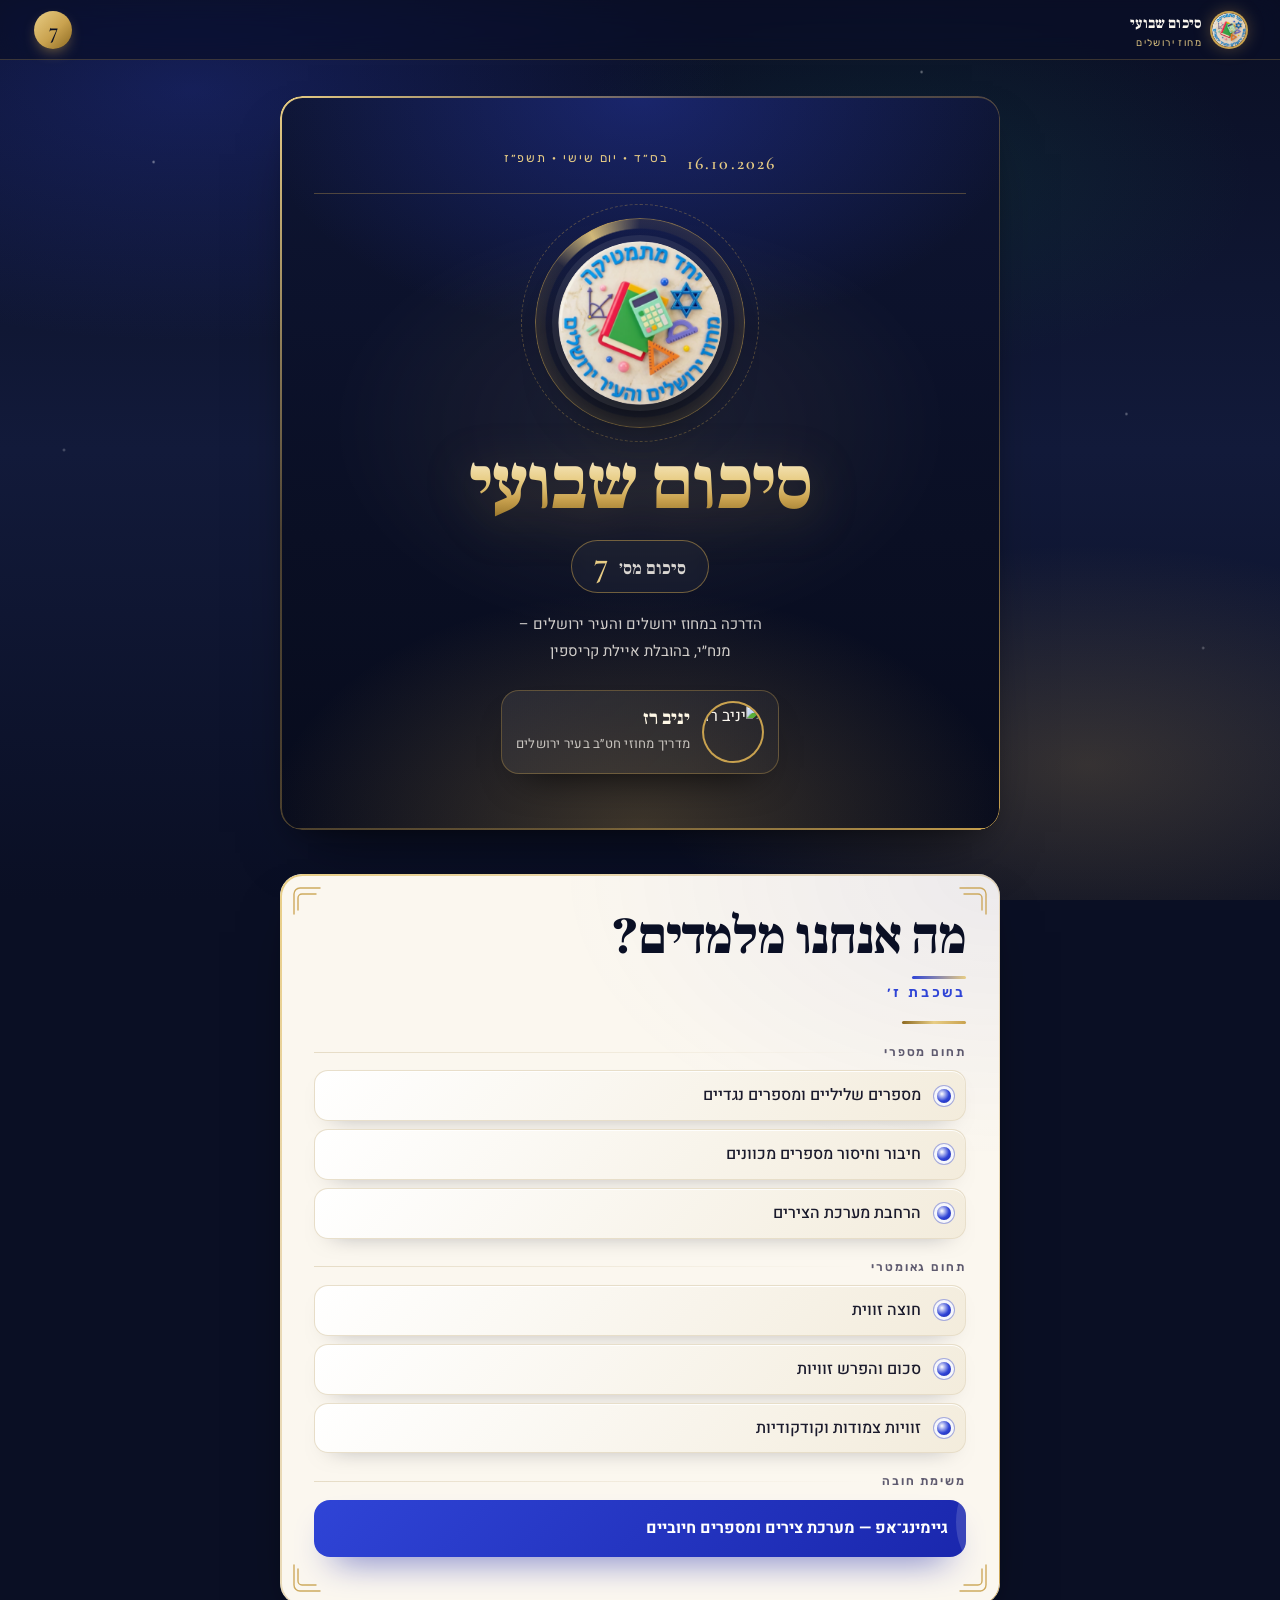
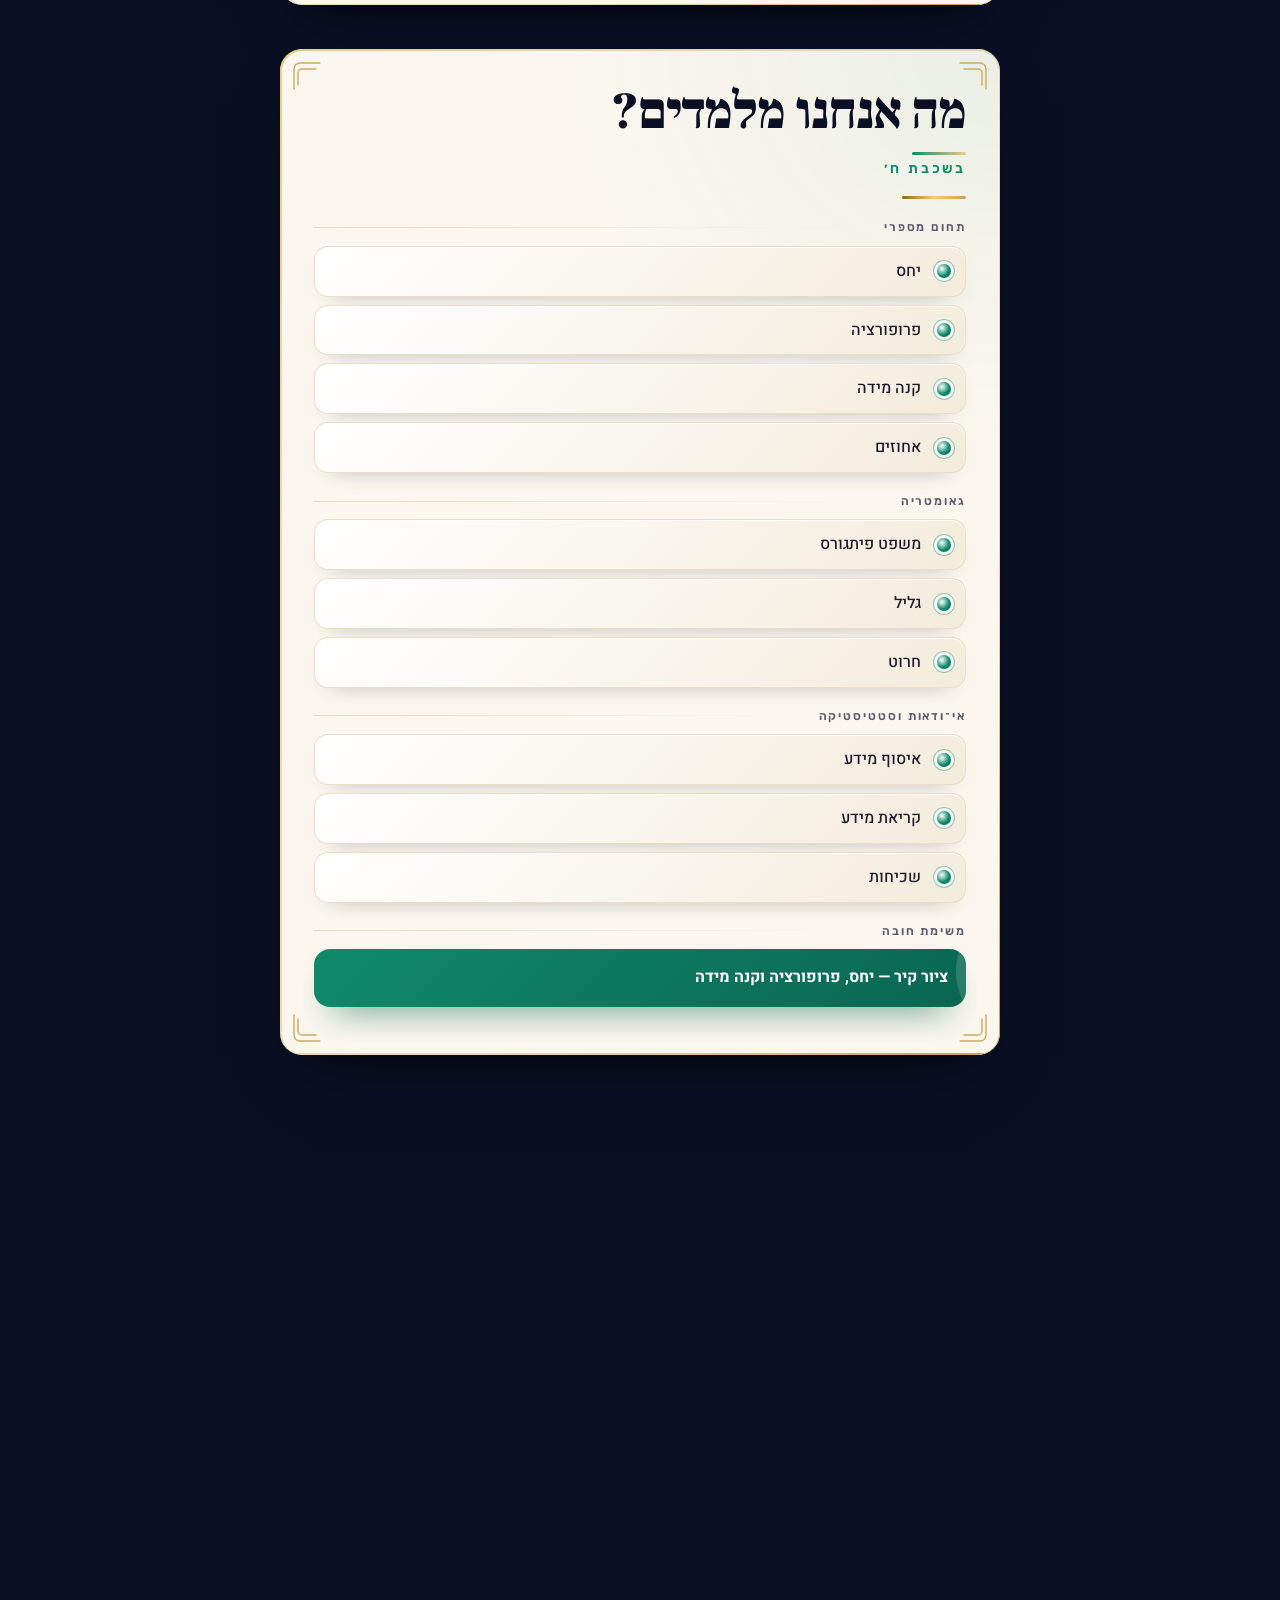
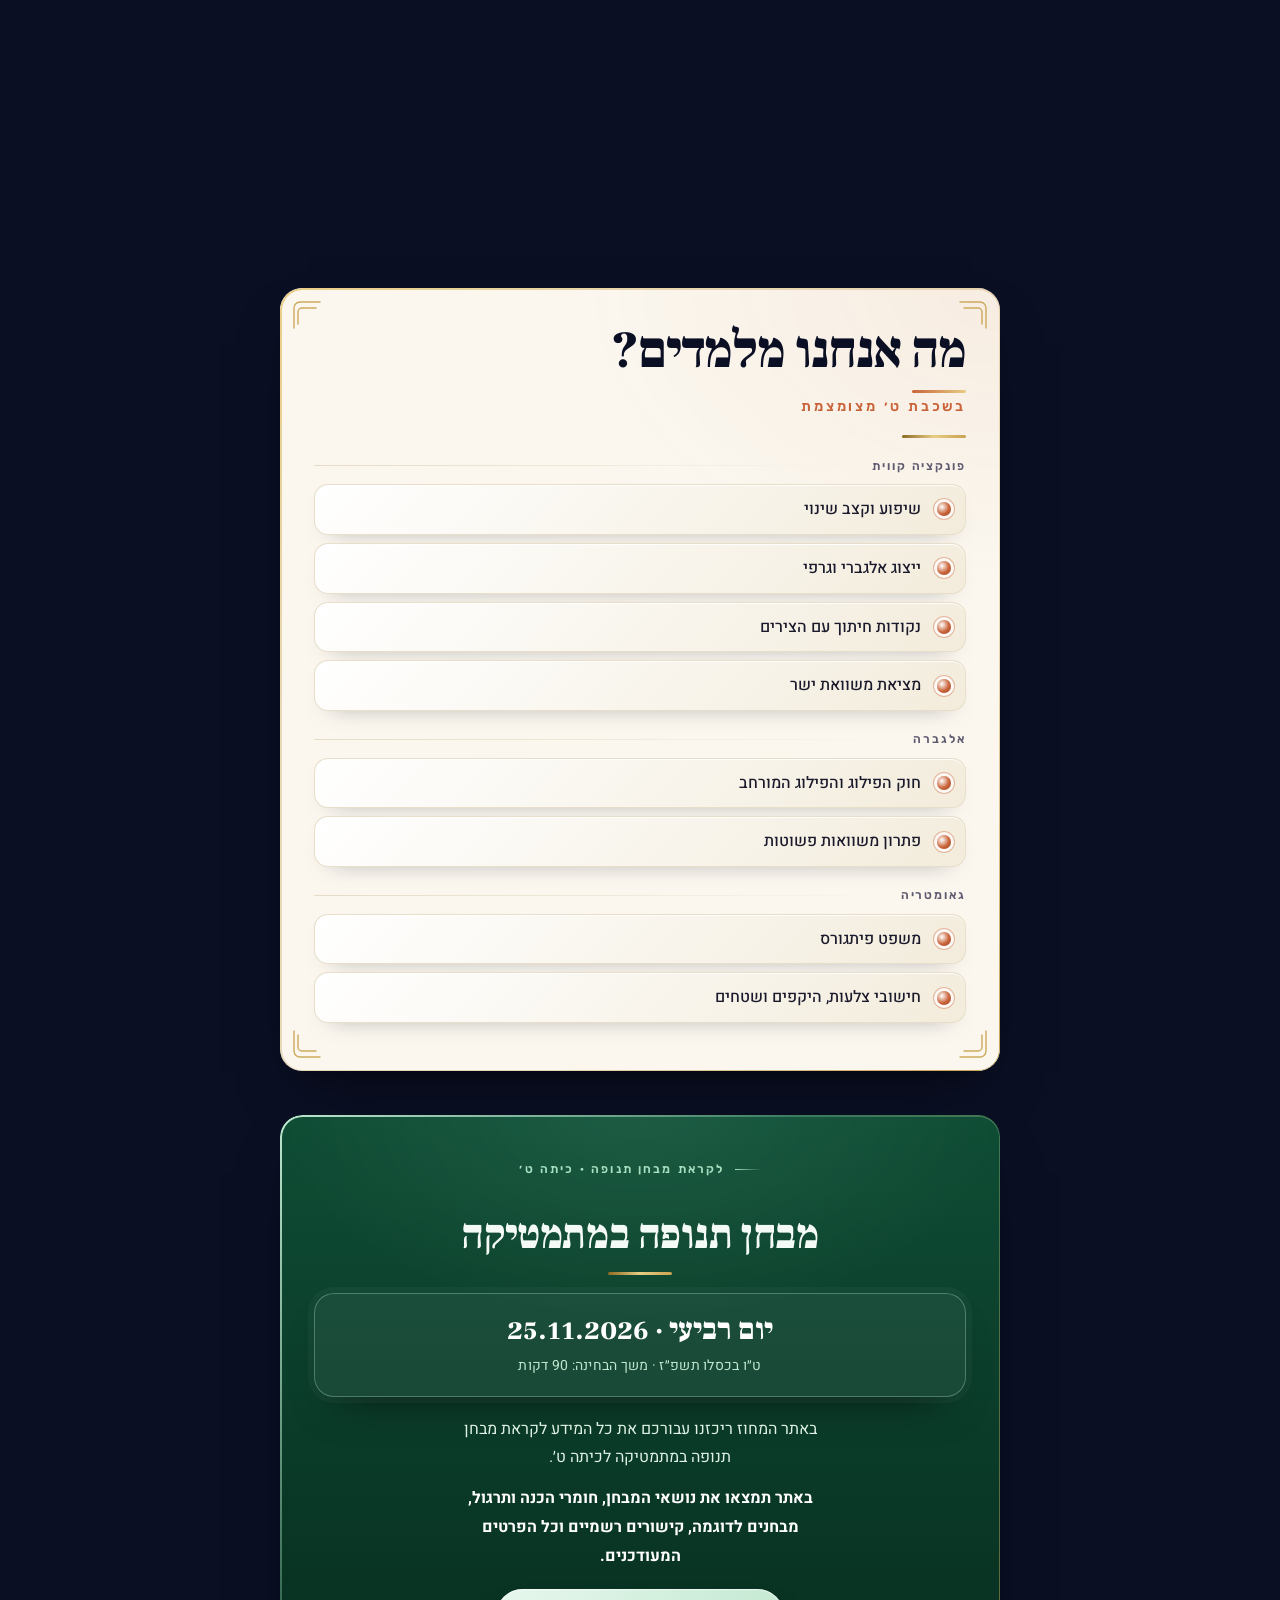
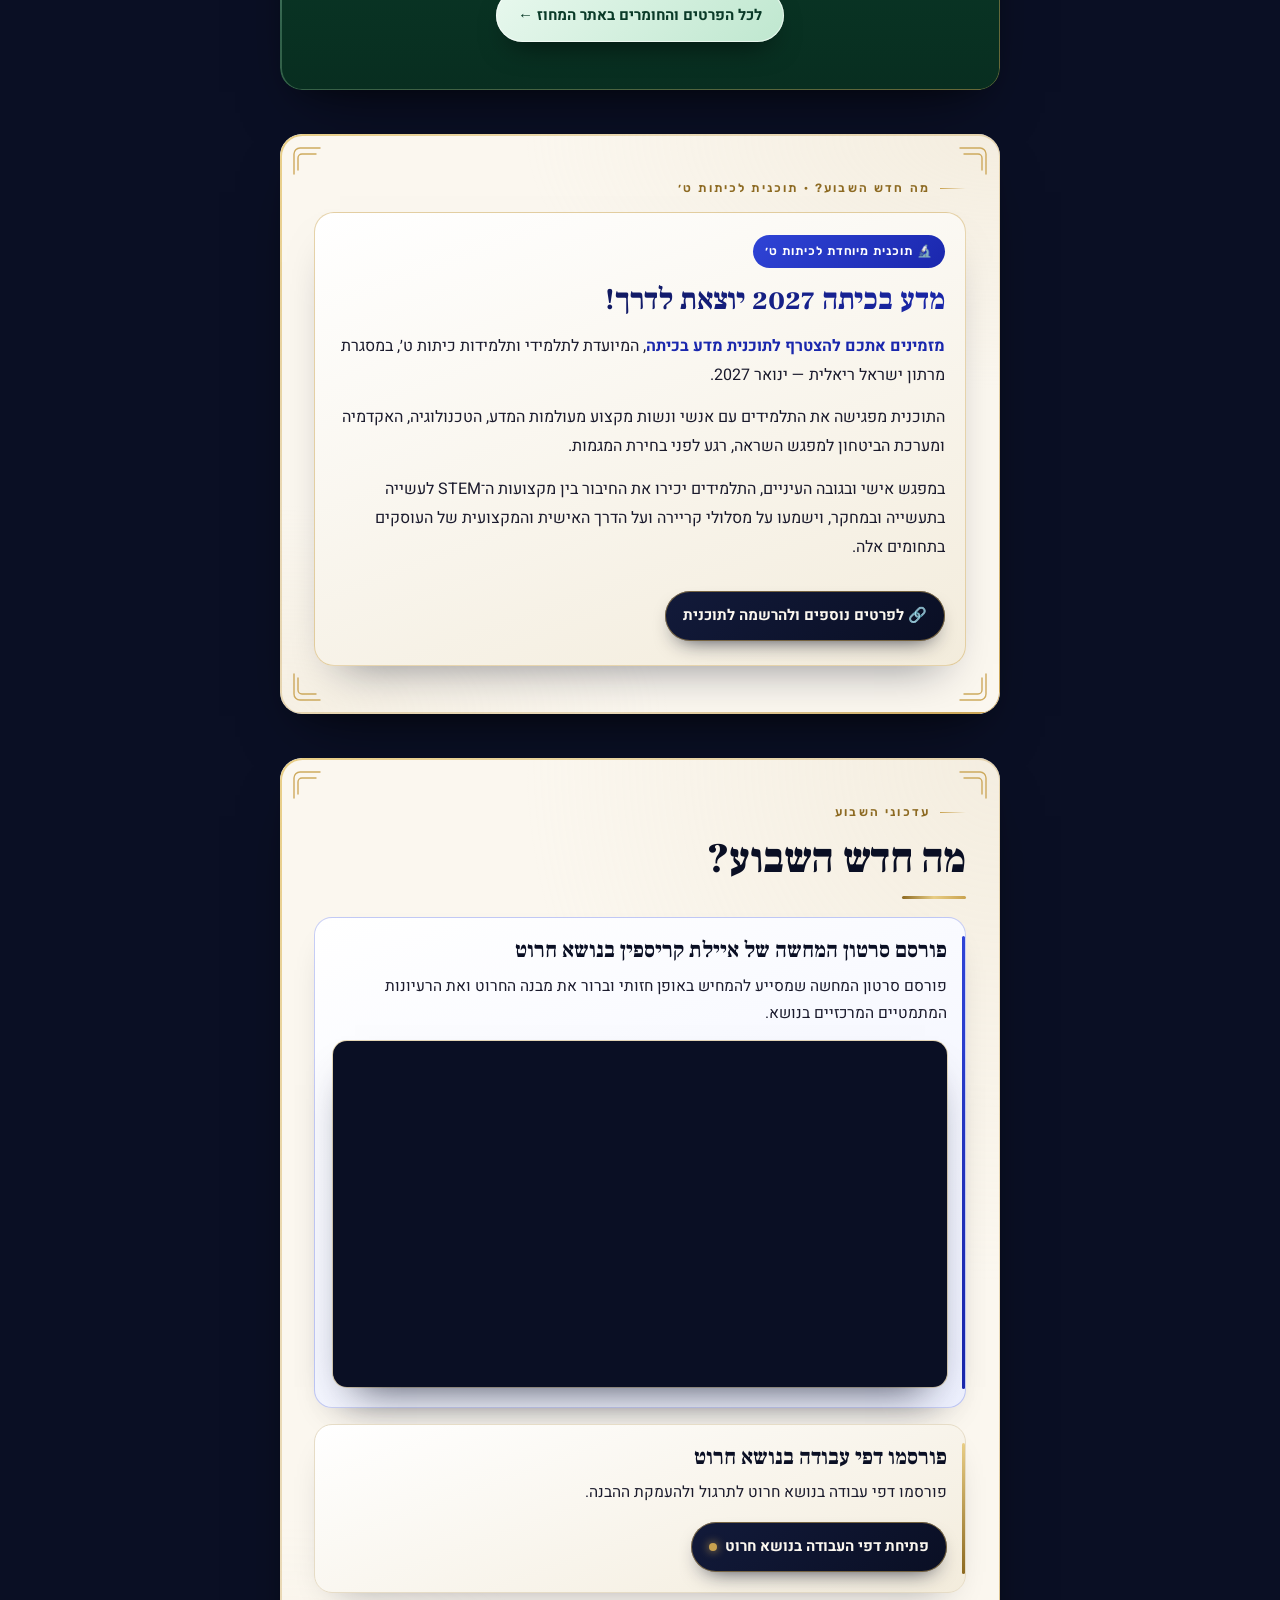
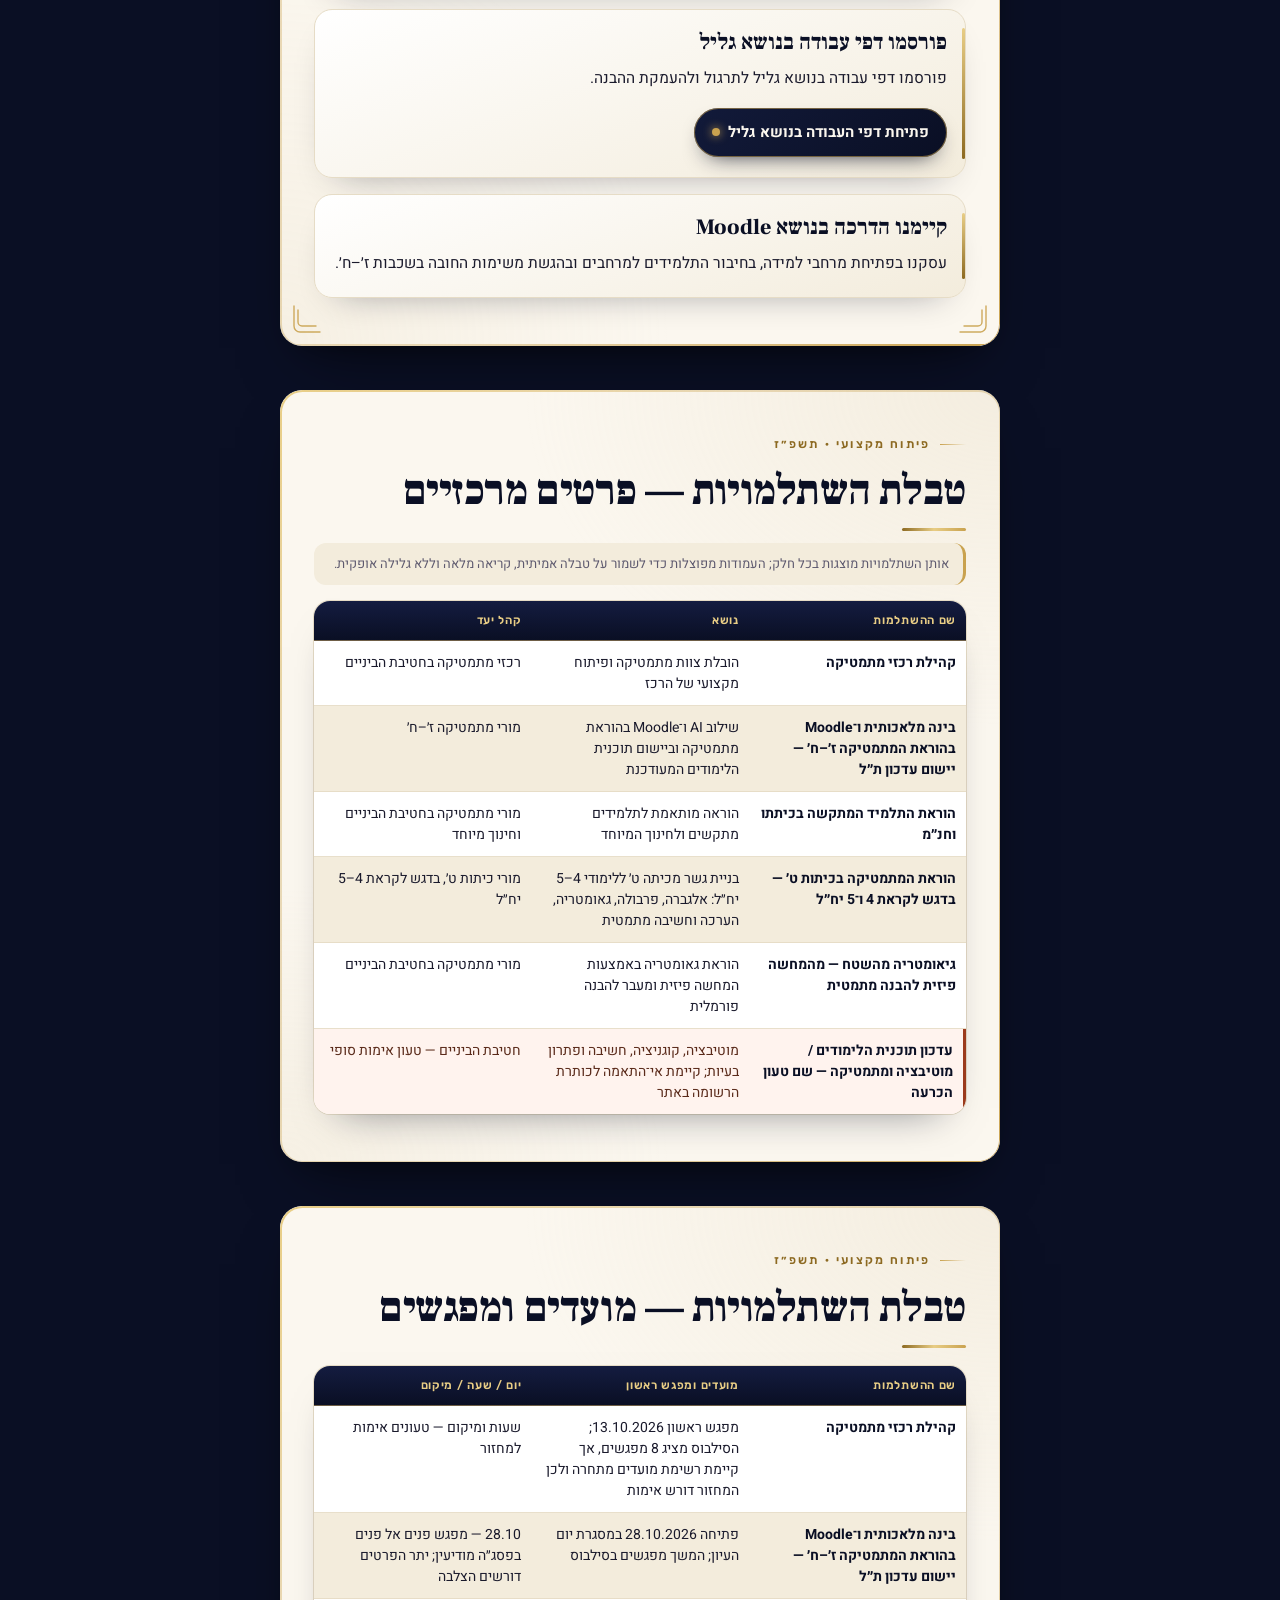
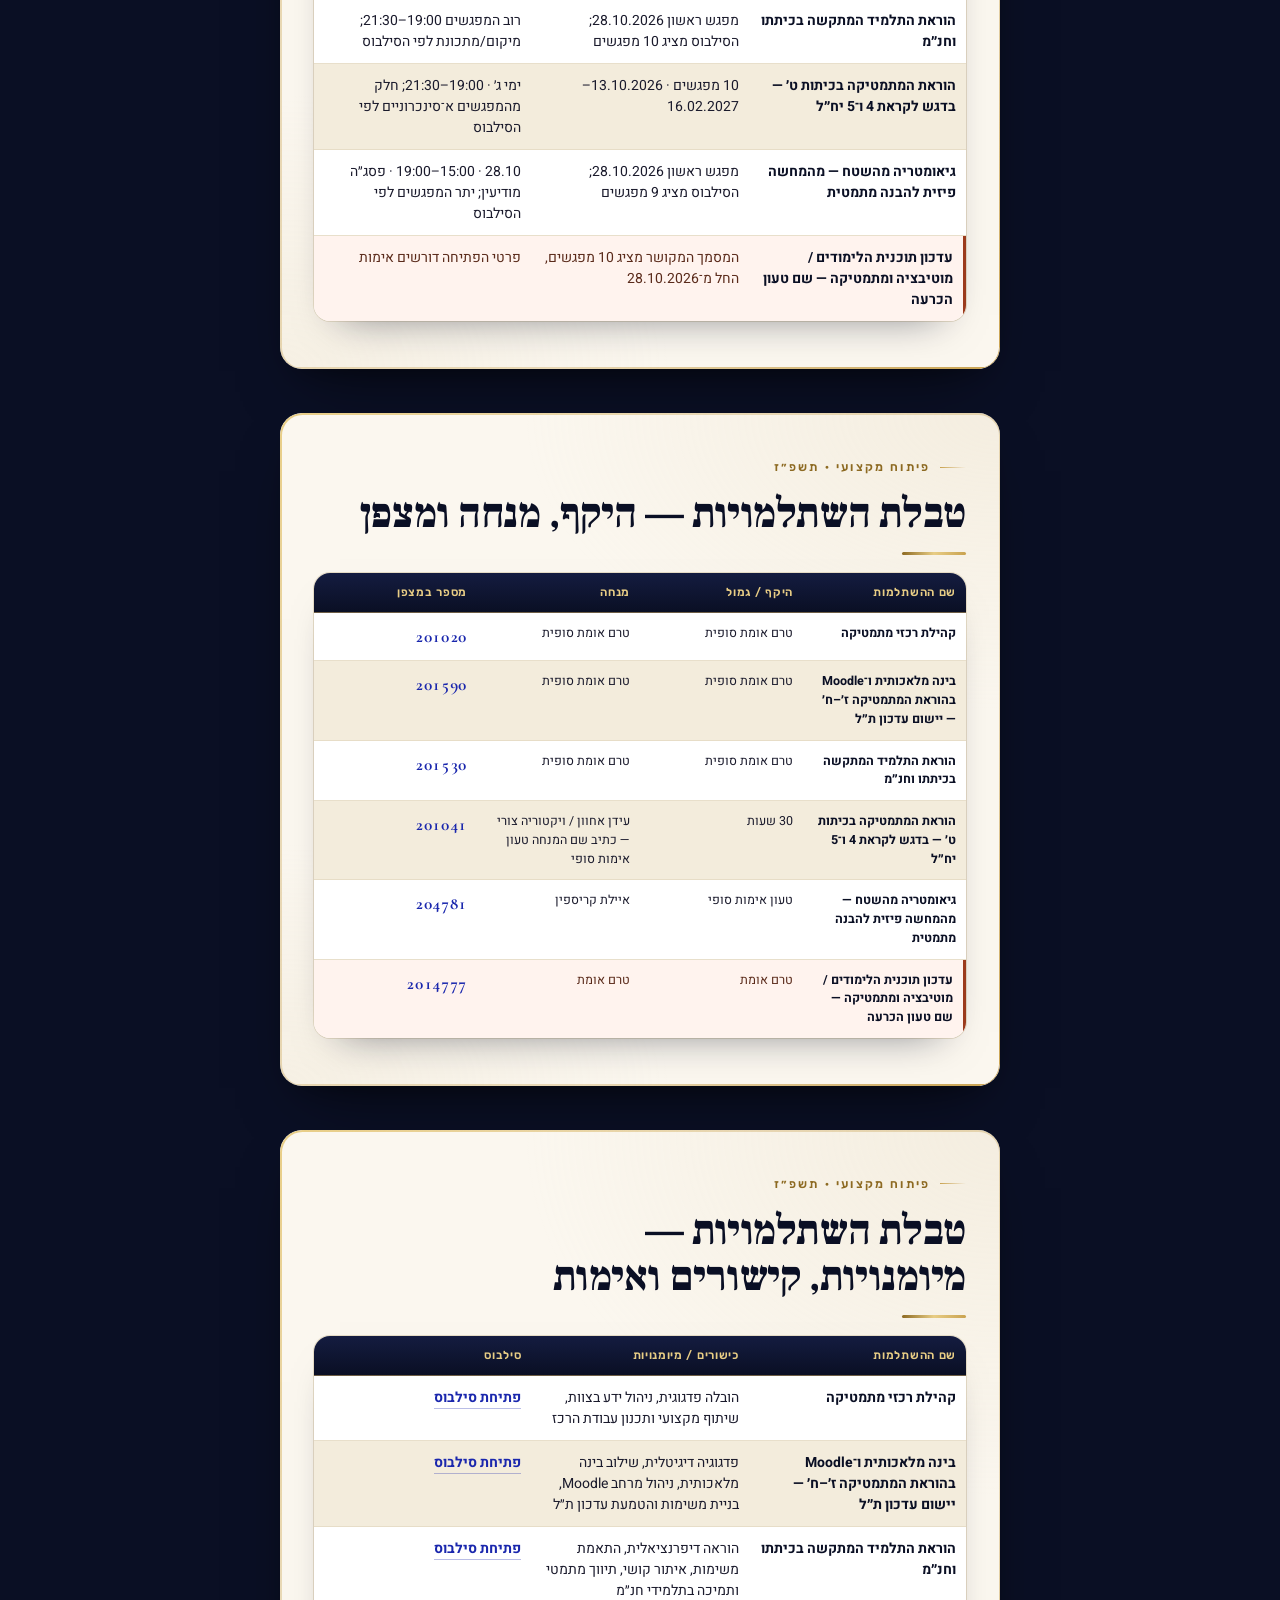
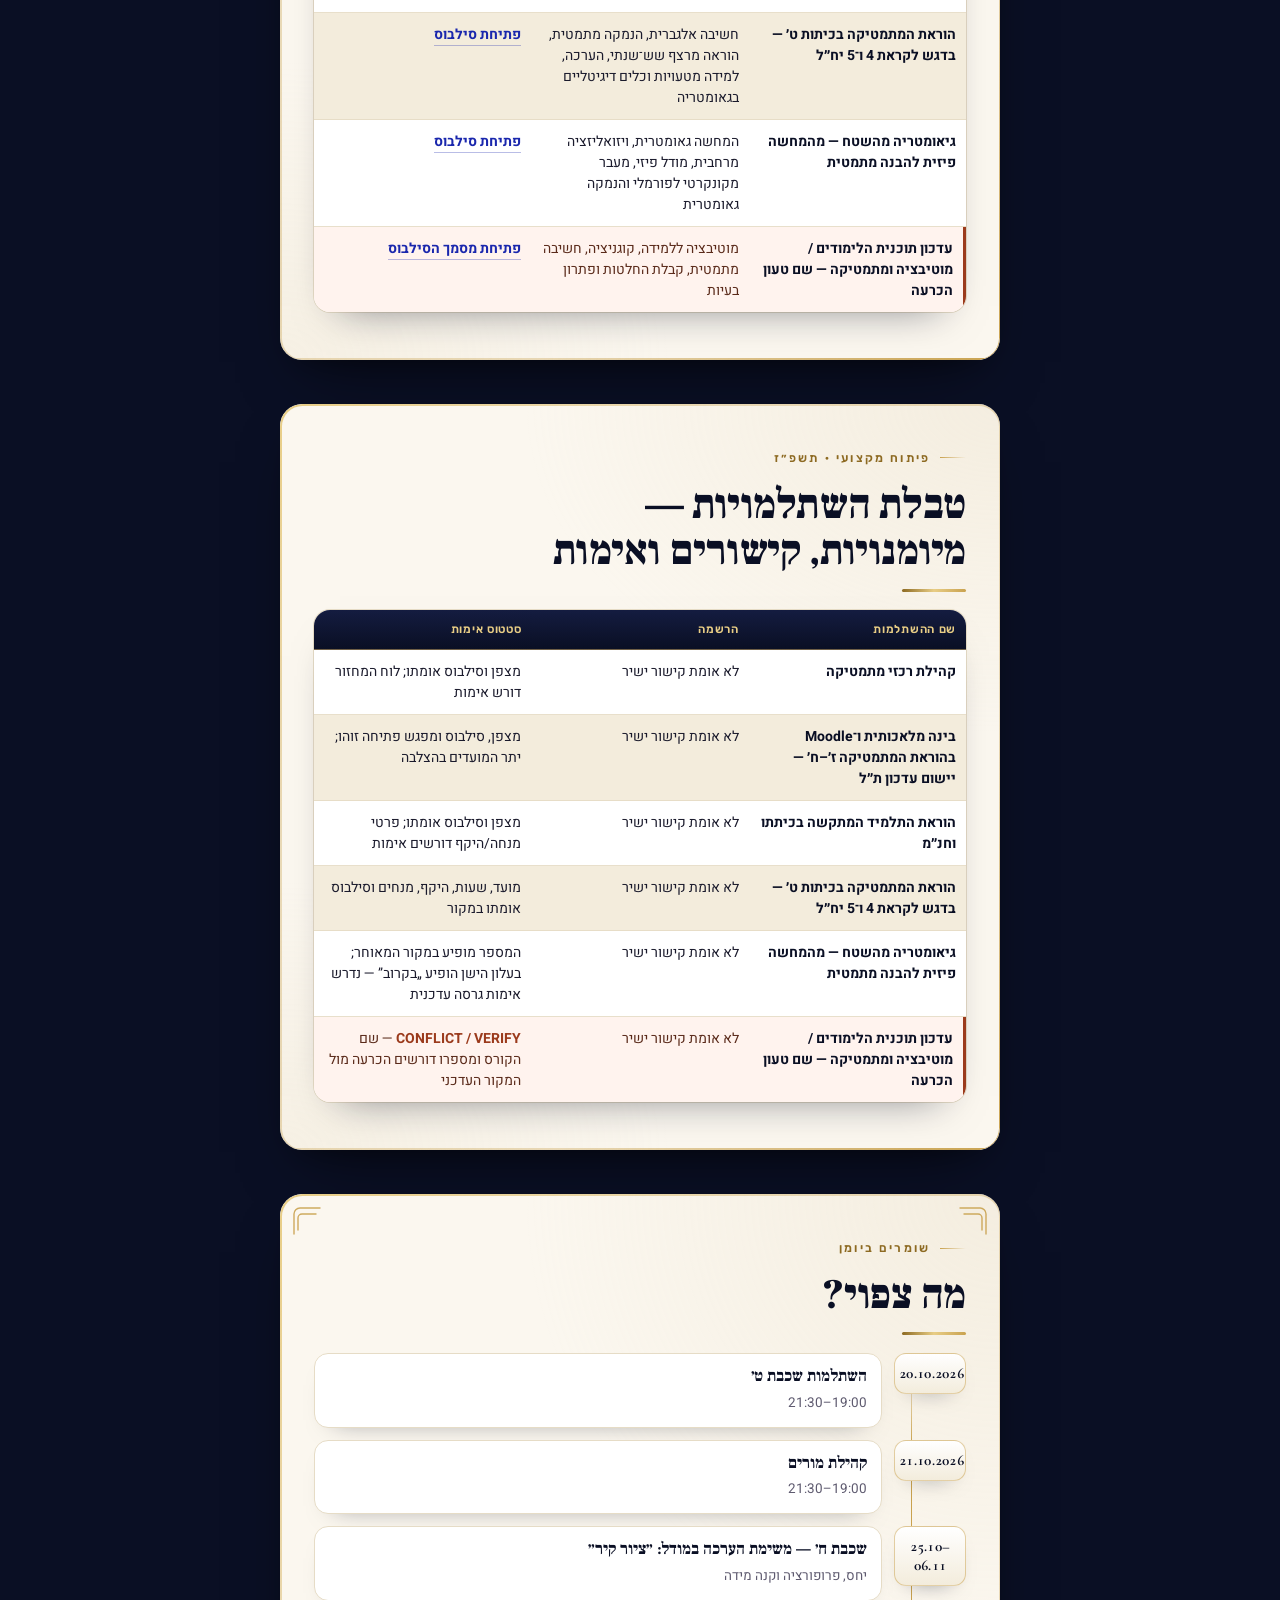
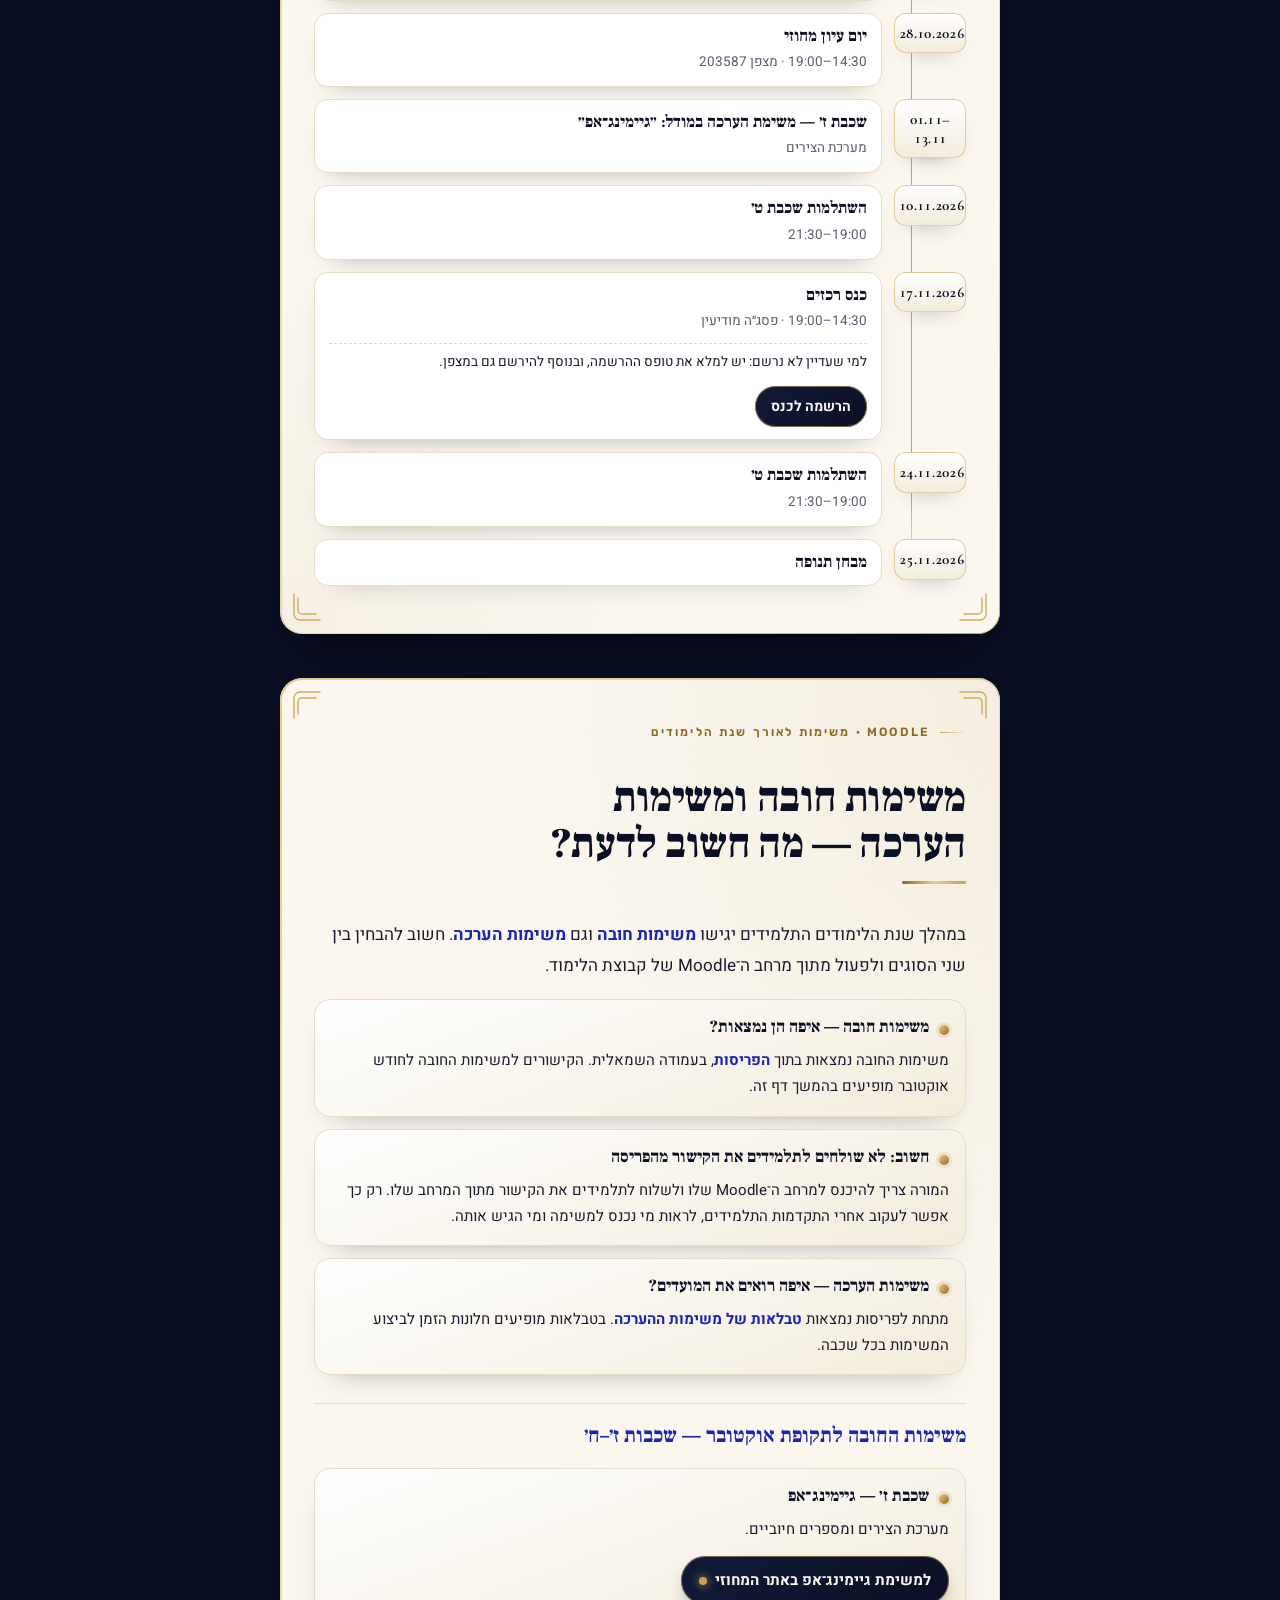
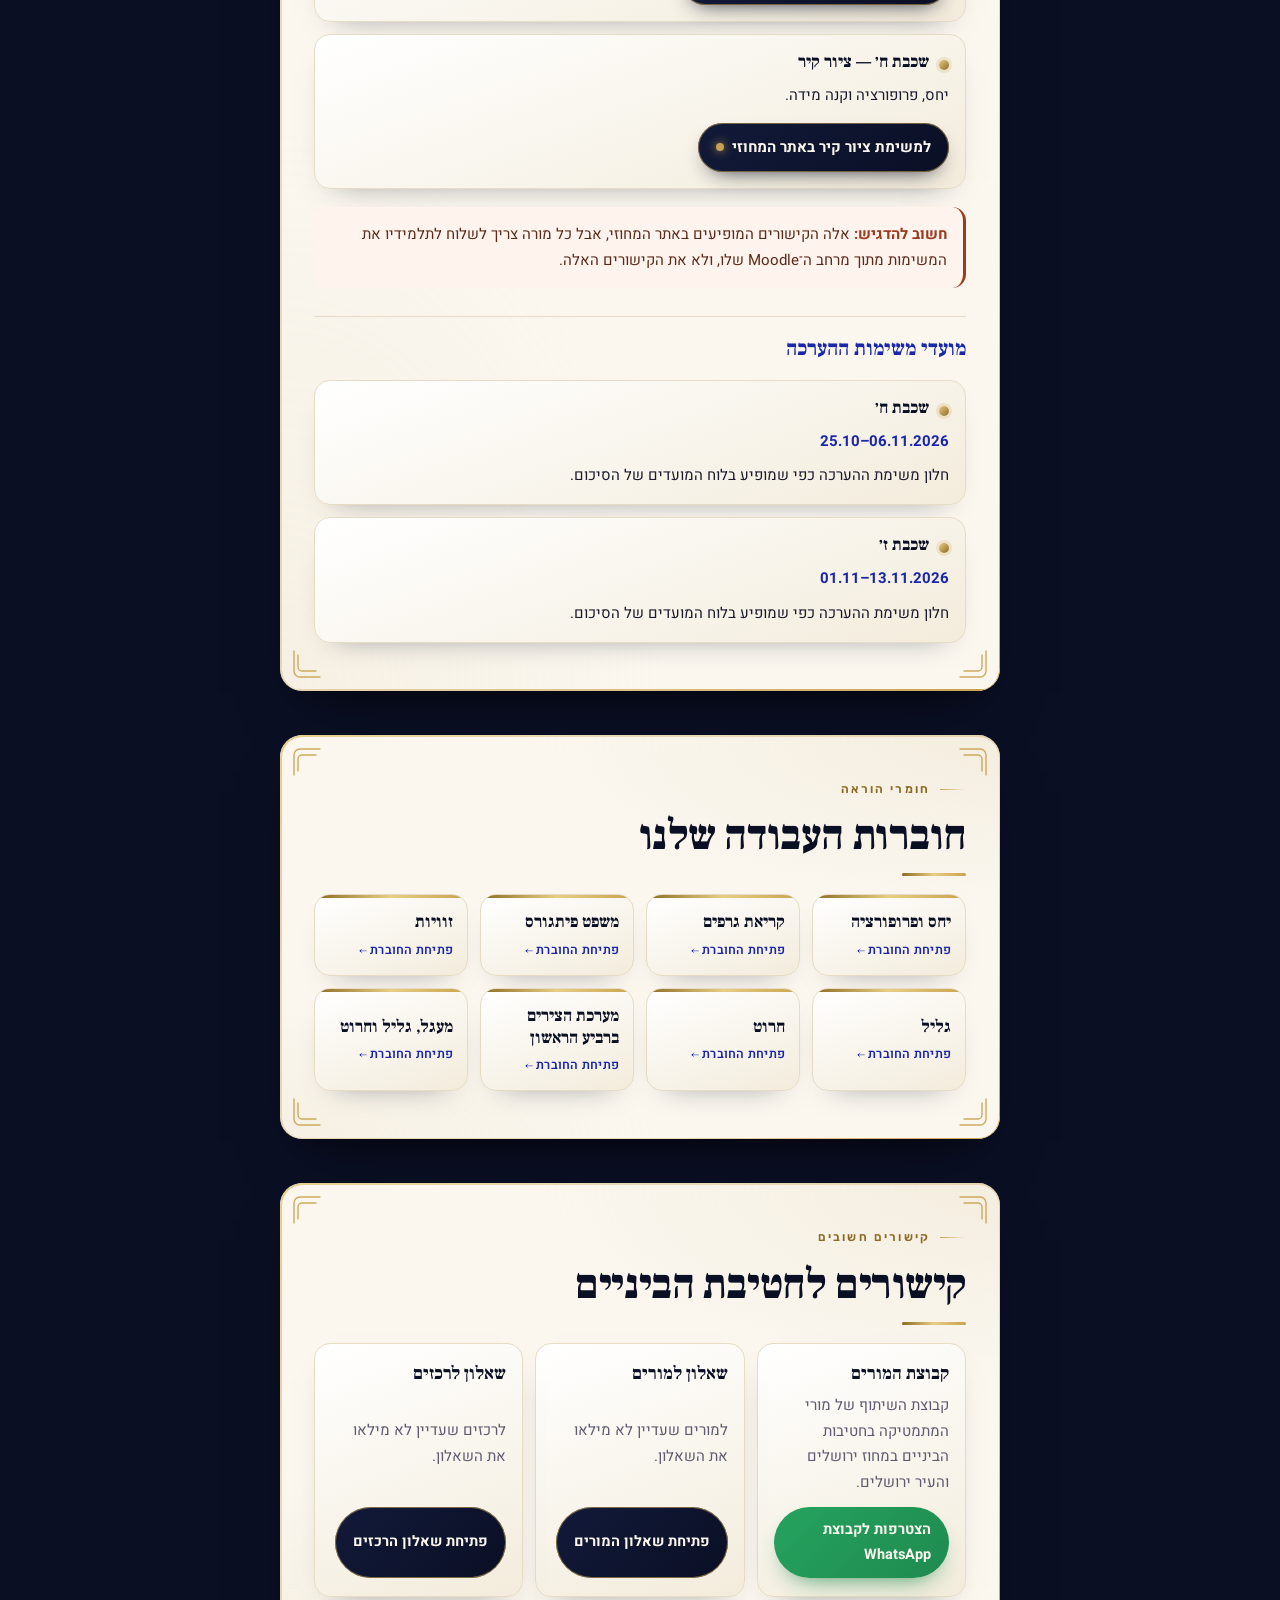
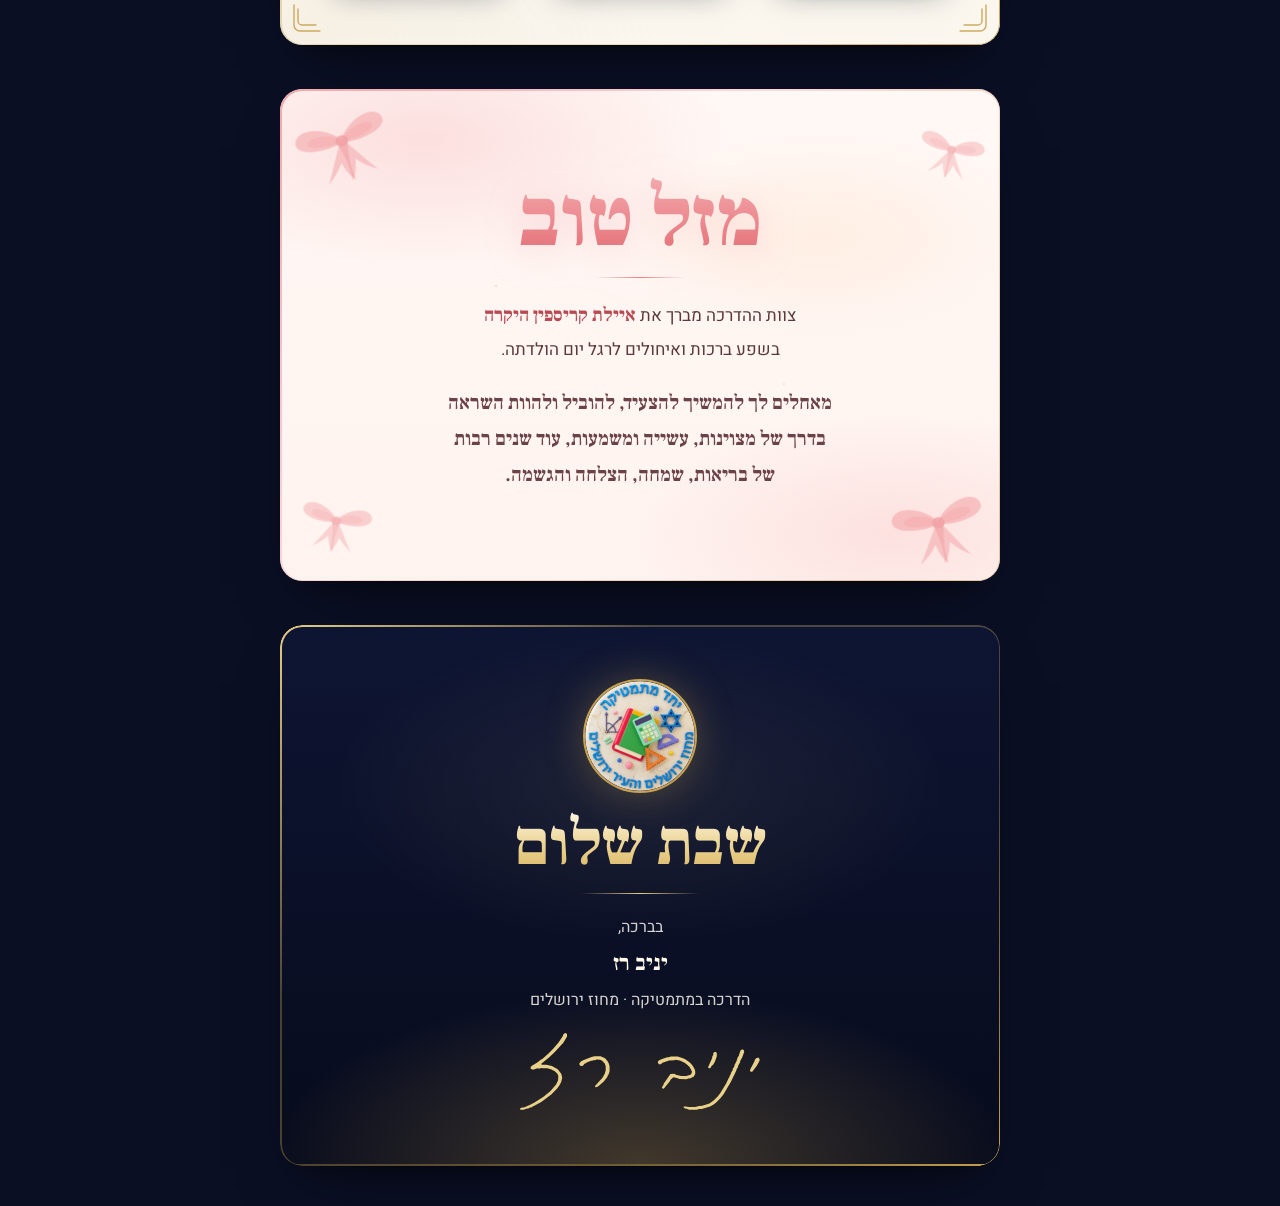
==== commit 0a6bc840: "Moodle: קישורי משימות החובה לאוקטובר (ז׳ גיימינג־אפ, ח׳ ציור קיר) + תזכורת Co-Authored-By: Claude Fa" ====
--- a/index.html
+++ b/index.html
@@ -296,15 +296,16 @@
       <h2>משימות חובה ומשימות הערכה — מה חשוב לדעת?</h2>
       <p class="lead">במהלך שנת הלימודים התלמידים יגישו <strong>משימות חובה</strong> וגם <strong>משימות הערכה</strong>. חשוב להבחין בין שני הסוגים ולפעול מתוך מרחב ה־Moodle של קבוצת הלימוד.</p>
       <div class="task-list">
-        <article><h3>משימות חובה — איפה הן נמצאות?</h3><p>משימות החובה נמצאות בתוך <strong>הפריסות</strong>, בעמודה השמאלית. בסיכומים השבועיים נשלח כאן גם קישורים למשימות לאחר שנצרף את הקישורים המאומתים מהמקור שתפנה אליו.</p></article>
+        <article><h3>משימות חובה — איפה הן נמצאות?</h3><p>משימות החובה נמצאות בתוך <strong>הפריסות</strong>, בעמודה השמאלית. הקישורים למשימות החובה לחודש אוקטובר מופיעים בהמשך דף זה.</p></article>
         <article><h3>חשוב: לא שולחים לתלמידים את הקישור מהפריסה</h3><p>המורה צריך להיכנס למרחב ה־Moodle שלו ולשלוח לתלמידים את הקישור מתוך המרחב שלו. רק כך אפשר לעקוב אחרי התקדמות התלמידים, לראות מי נכנס למשימה ומי הגיש אותה.</p></article>
         <article><h3>משימות הערכה — איפה רואים את המועדים?</h3><p>מתחת לפריסות נמצאות <strong>טבלאות של משימות ההערכה</strong>. בטבלאות מופיעים חלונות הזמן לביצוע המשימות בכל שכבה.</p></article>
       </div>
       <h3>משימות החובה לתקופת אוקטובר — שכבות ז׳–ח׳</h3>
       <div class="task-list">
-        <article><h3>שכבת ז׳ — גיימינג־אפ</h3><p>מערכת הצירים ומספרים חיוביים.</p><p><strong>קישור:</strong> יצורף כאן מהמקור המאומת שתפנה אליו.</p></article>
-        <article><h3>שכבת ח׳ — ציור קיר</h3><p>יחס, פרופורציה וקנה מידה.</p><p><strong>קישור:</strong> יצורף כאן מהמקור המאומת שתפנה אליו.</p></article>
-      </div>
+        <article><h3>שכבת ז׳ — גיימינג־אפ</h3><p>מערכת הצירים ומספרים חיוביים.</p><div class="link-row"><a href="https://artzi.lms.education.gov.il/mod/quiz/view.php?id=1838085" target="_blank" rel="noopener noreferrer">למשימת גיימינג־אפ באתר המחוזי</a></div></article>
+        <article><h3>שכבת ח׳ — ציור קיר</h3><p>יחס, פרופורציה וקנה מידה.</p><div class="link-row"><a href="https://artzi.lms.education.gov.il/mod/quiz/view.php?id=1846127" target="_blank" rel="noopener noreferrer">למשימת ציור קיר באתר המחוזי</a></div></article>
+      </div>
+      <p class="moodle-reminder"><strong>חשוב להדגיש:</strong> אלה הקישורים המופיעים באתר המחוזי, אבל כל מורה צריך לשלוח לתלמידיו את המשימות מתוך מרחב ה־Moodle שלו, ולא את הקישורים האלה.</p>
       <h3>מועדי משימות ההערכה</h3>
       <div class="task-list">
         <article><h3>שכבת ח׳</h3><p><strong dir="ltr">25.10–06.11.2026</strong></p><p>חלון משימת ההערכה כפי שמופיע בלוח המועדים של הסיכום.</p></article>
--- a/styles.css
+++ b/styles.css
@@ -437,6 +437,9 @@
 .task-list h3::before{content:"";flex:none;width:10px;height:10px;margin-top:9px;border-radius:50%;background:linear-gradient(135deg,var(--gold-2),var(--gold-3));box-shadow:0 0 0 3px rgba(201,162,79,.2)}
 .task-list p{font-size:15px;line-height:1.75}
 .task-list p strong{color:var(--royal)}
+.task-list .link-row{margin-top:6px}
+.moodle-reminder{font-size:15px;line-height:1.75;padding:14px 16px;border-radius:14px;background:#fff3ee;border-right:3px solid var(--verify);color:#5a2a1a}
+.moodle-reminder strong{color:var(--verify)}
 
 /* ============================================================
    חוברות העבודה
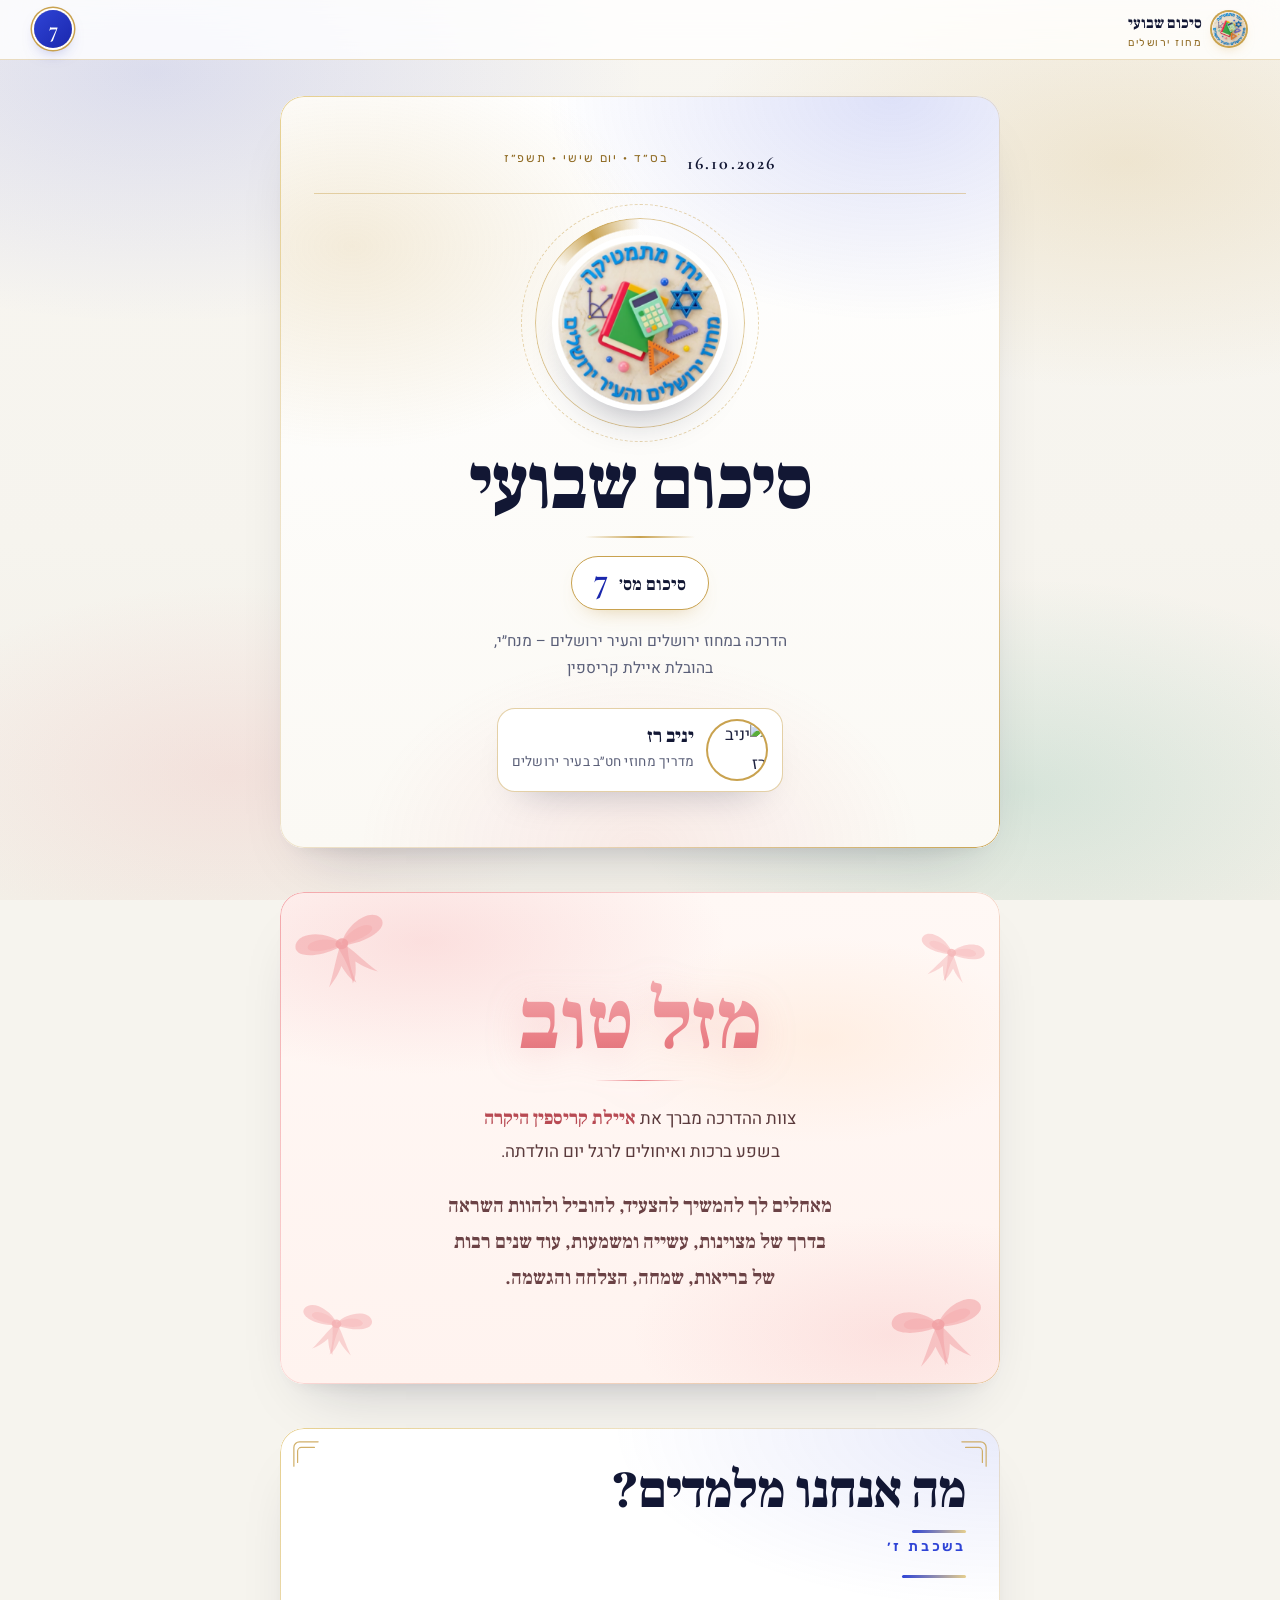
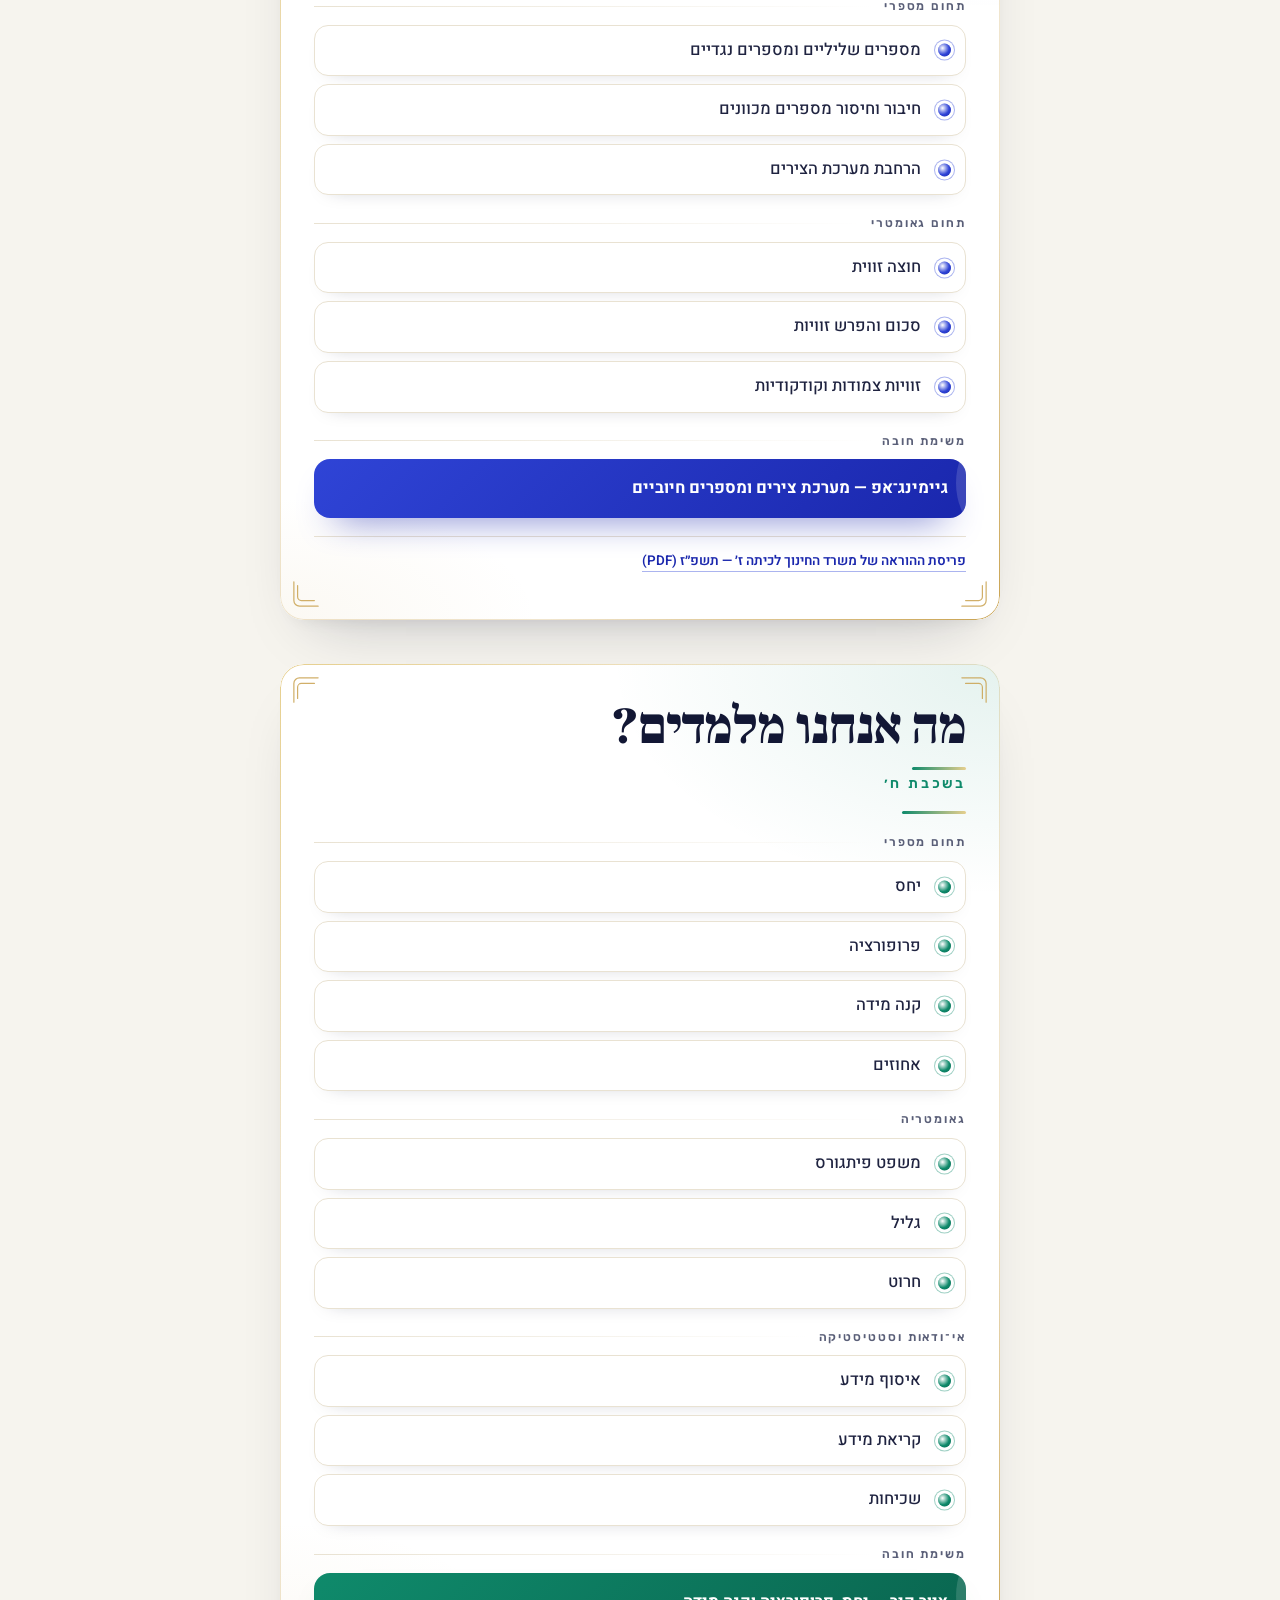
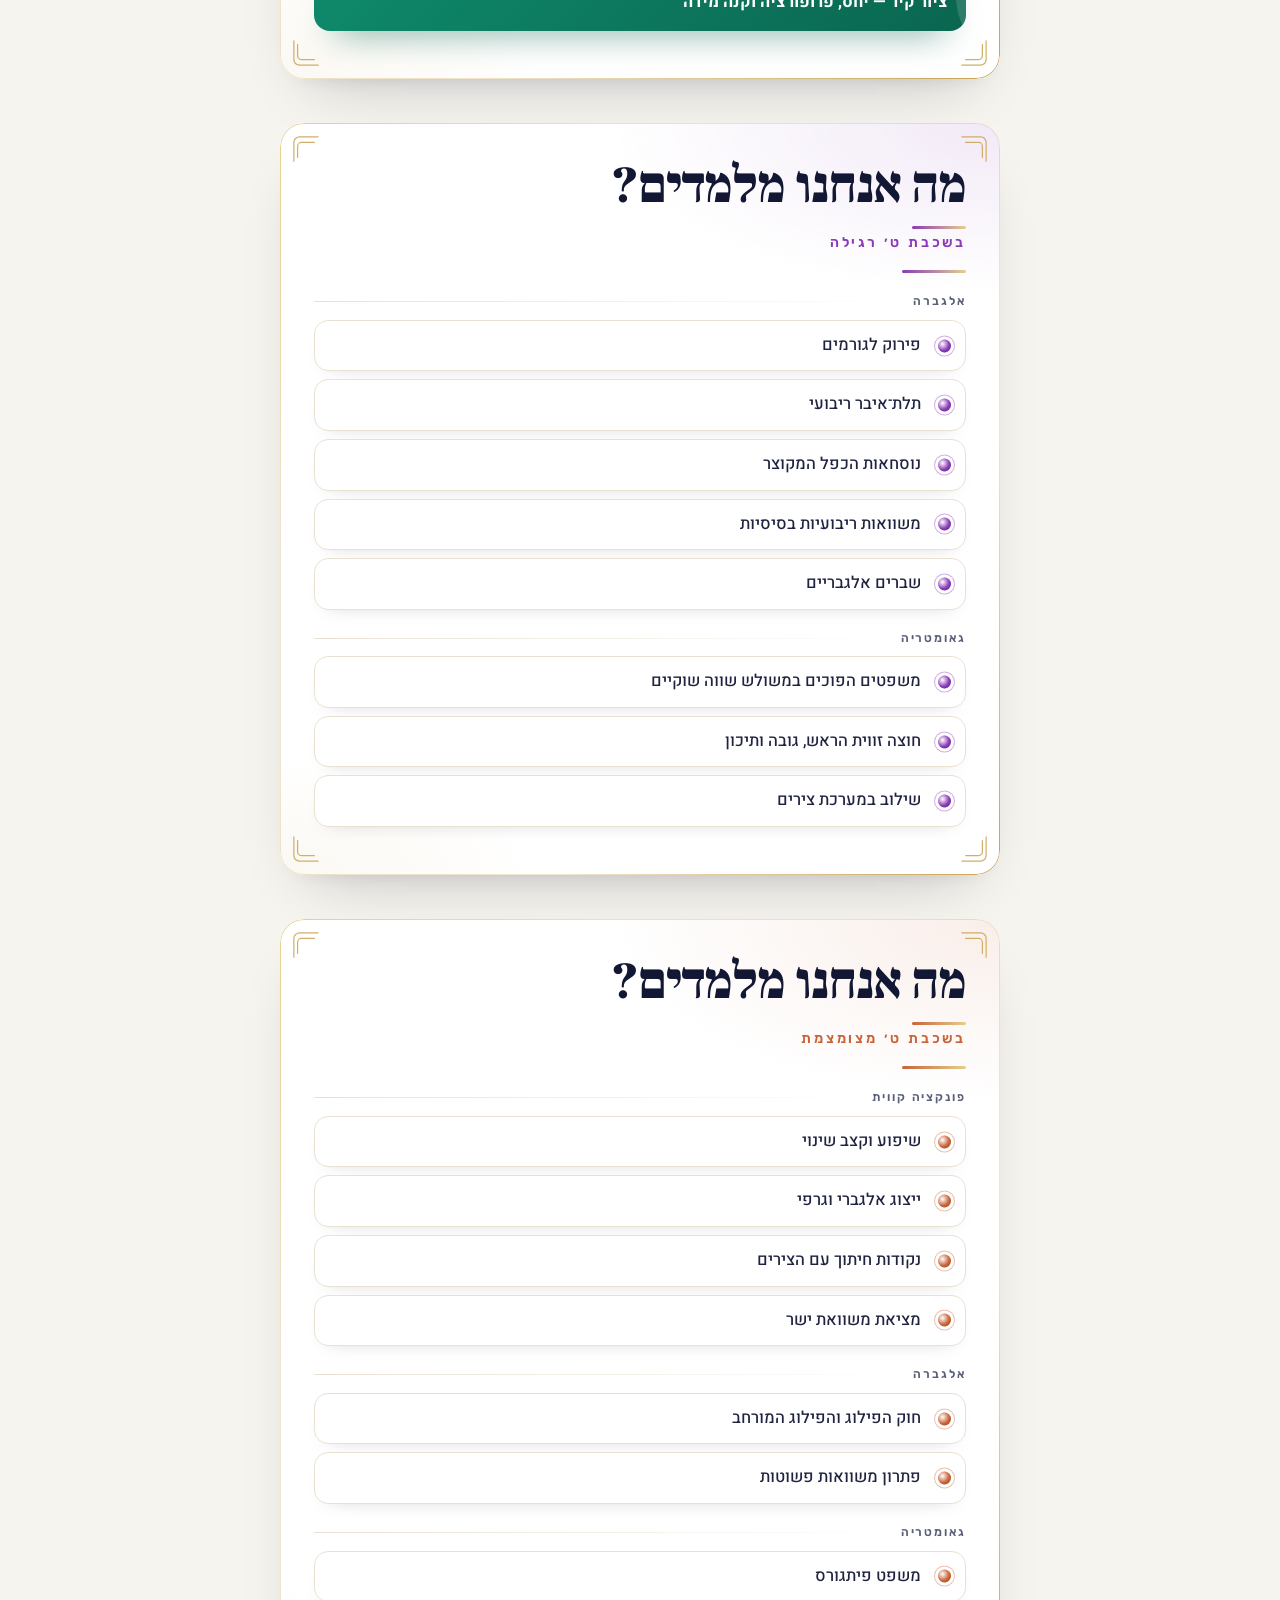
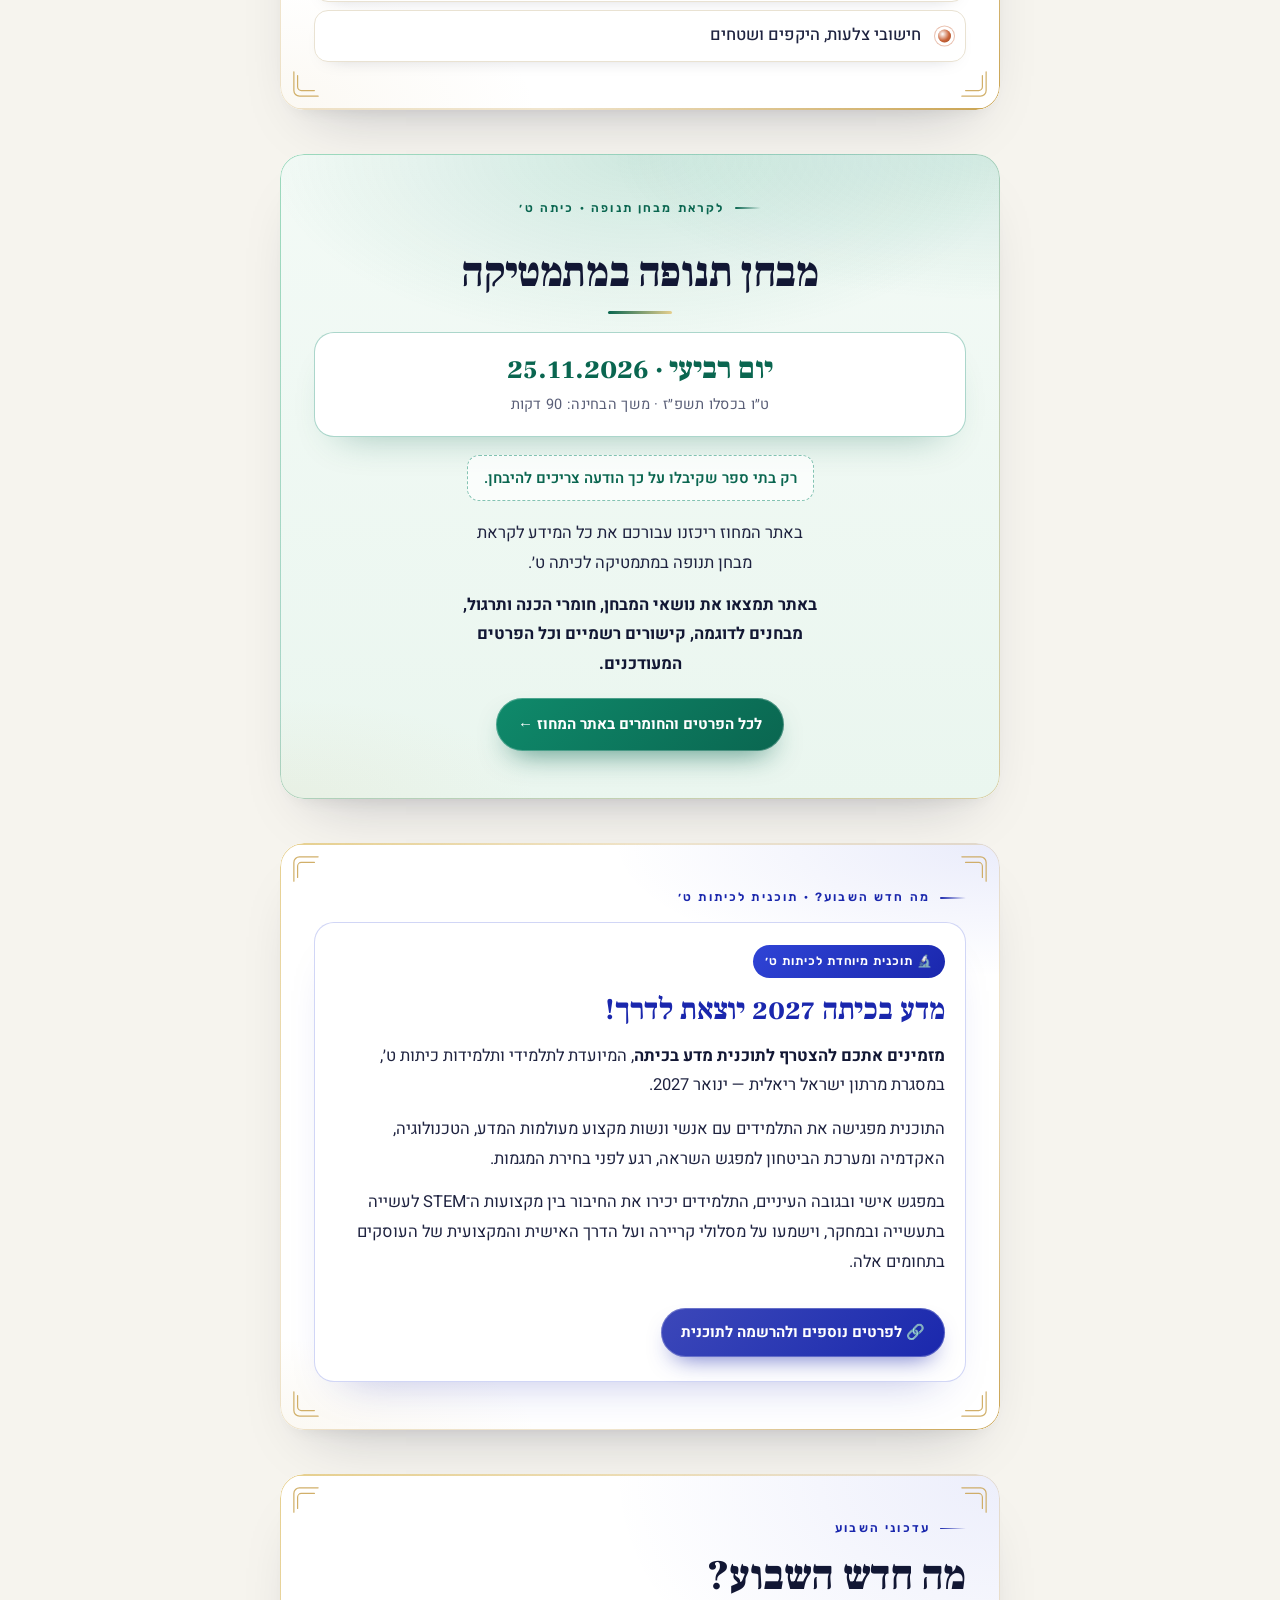
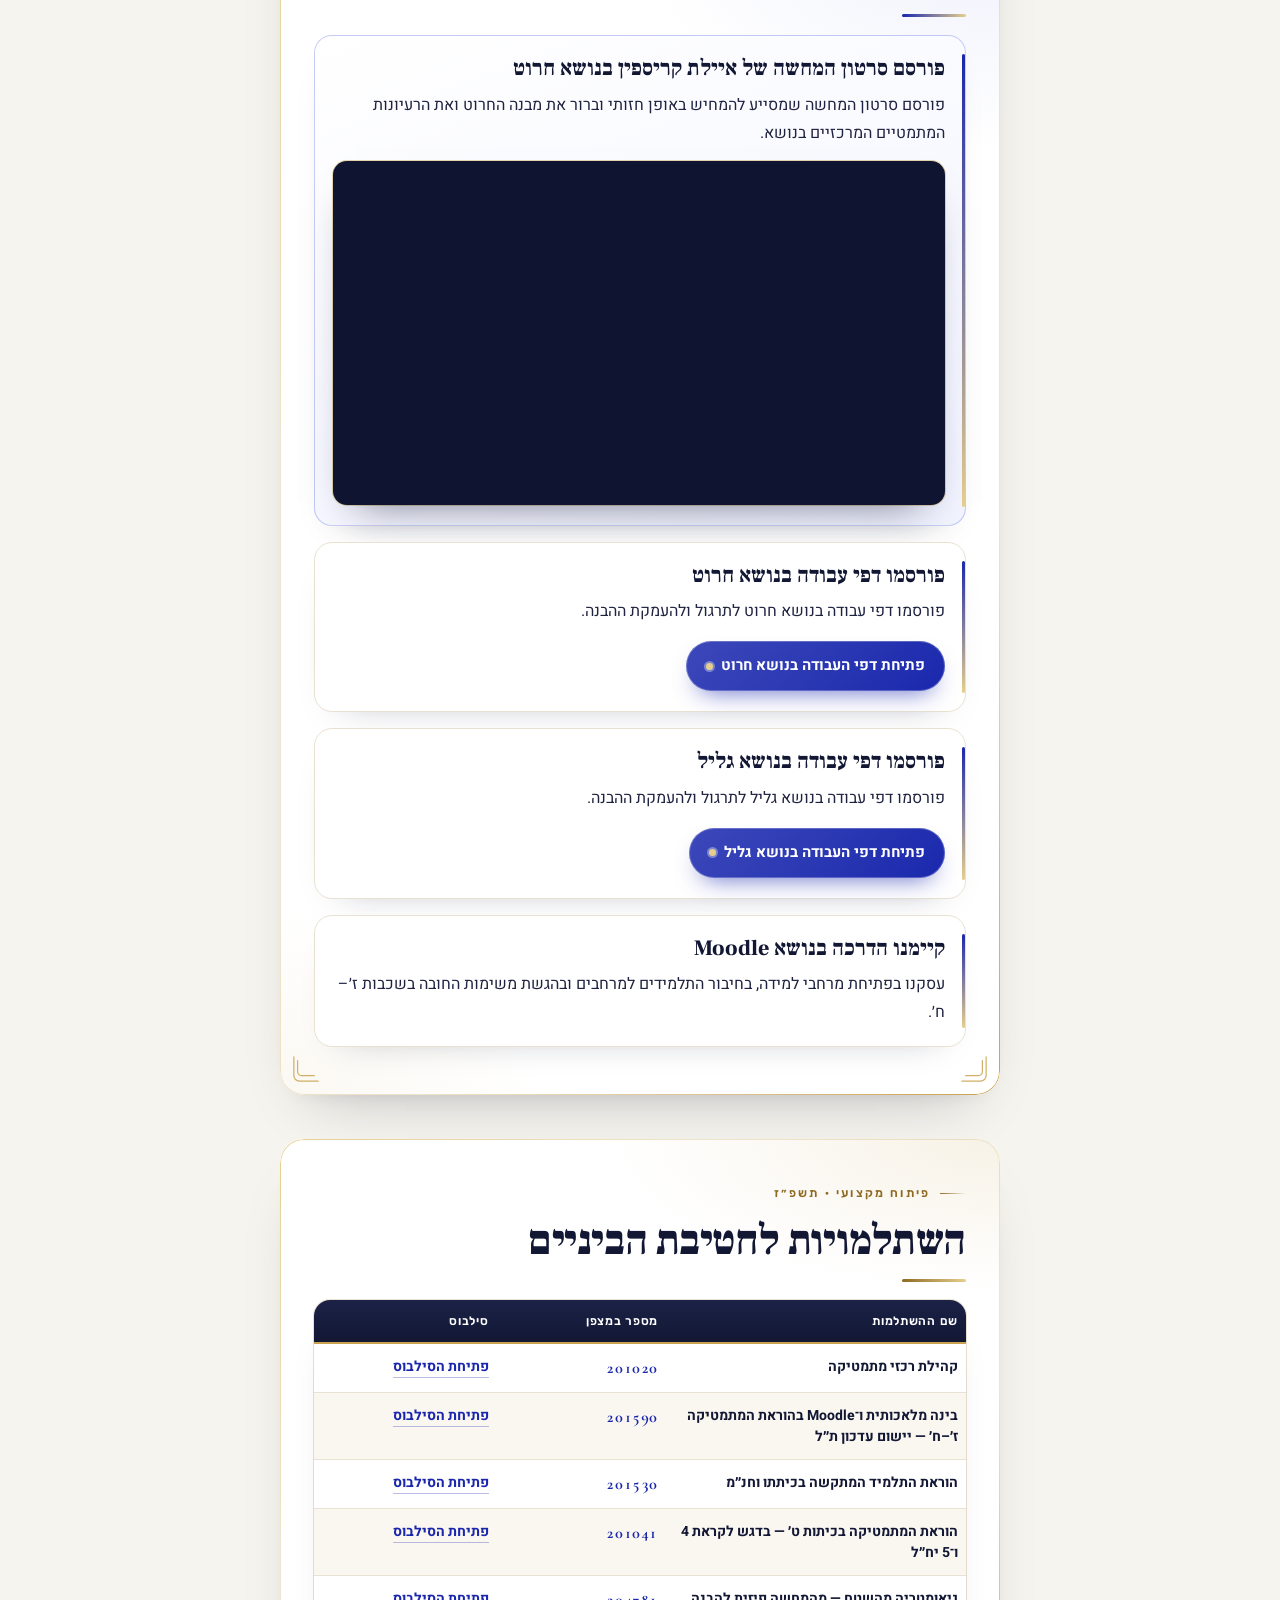
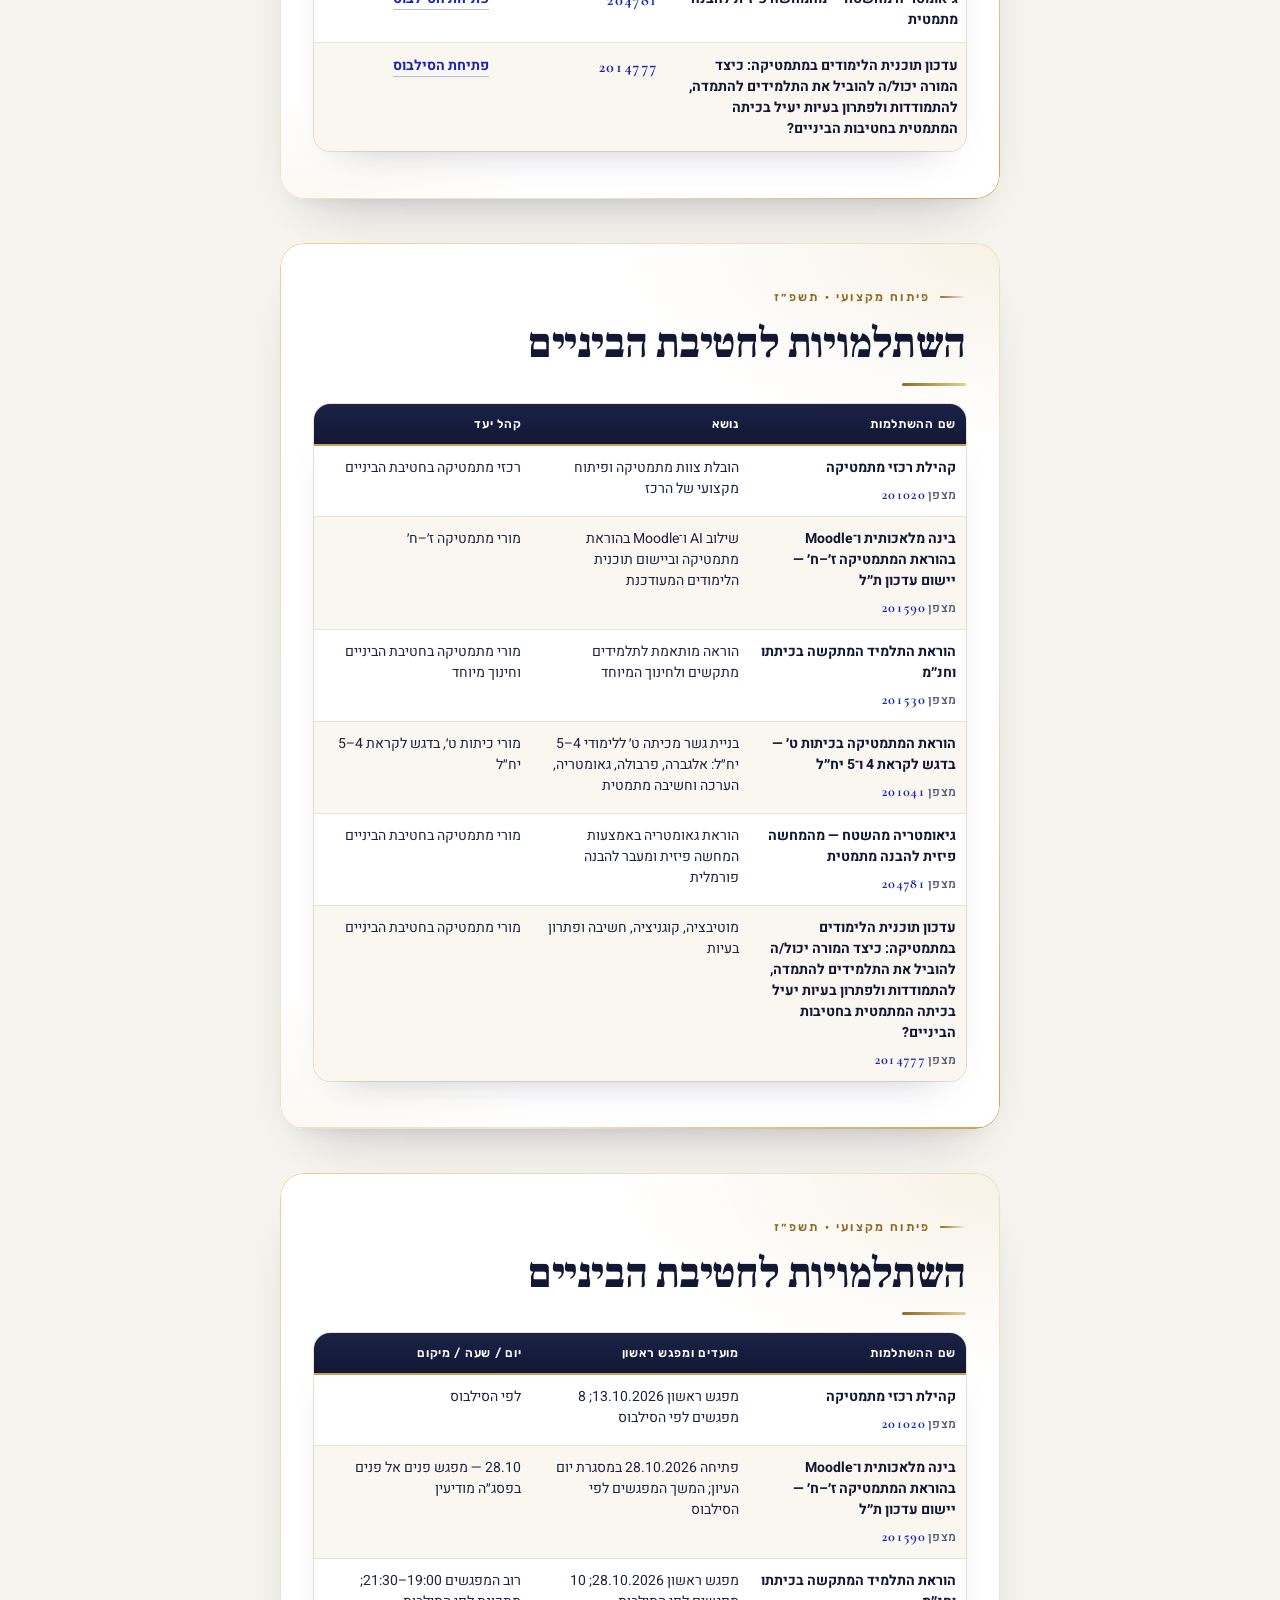
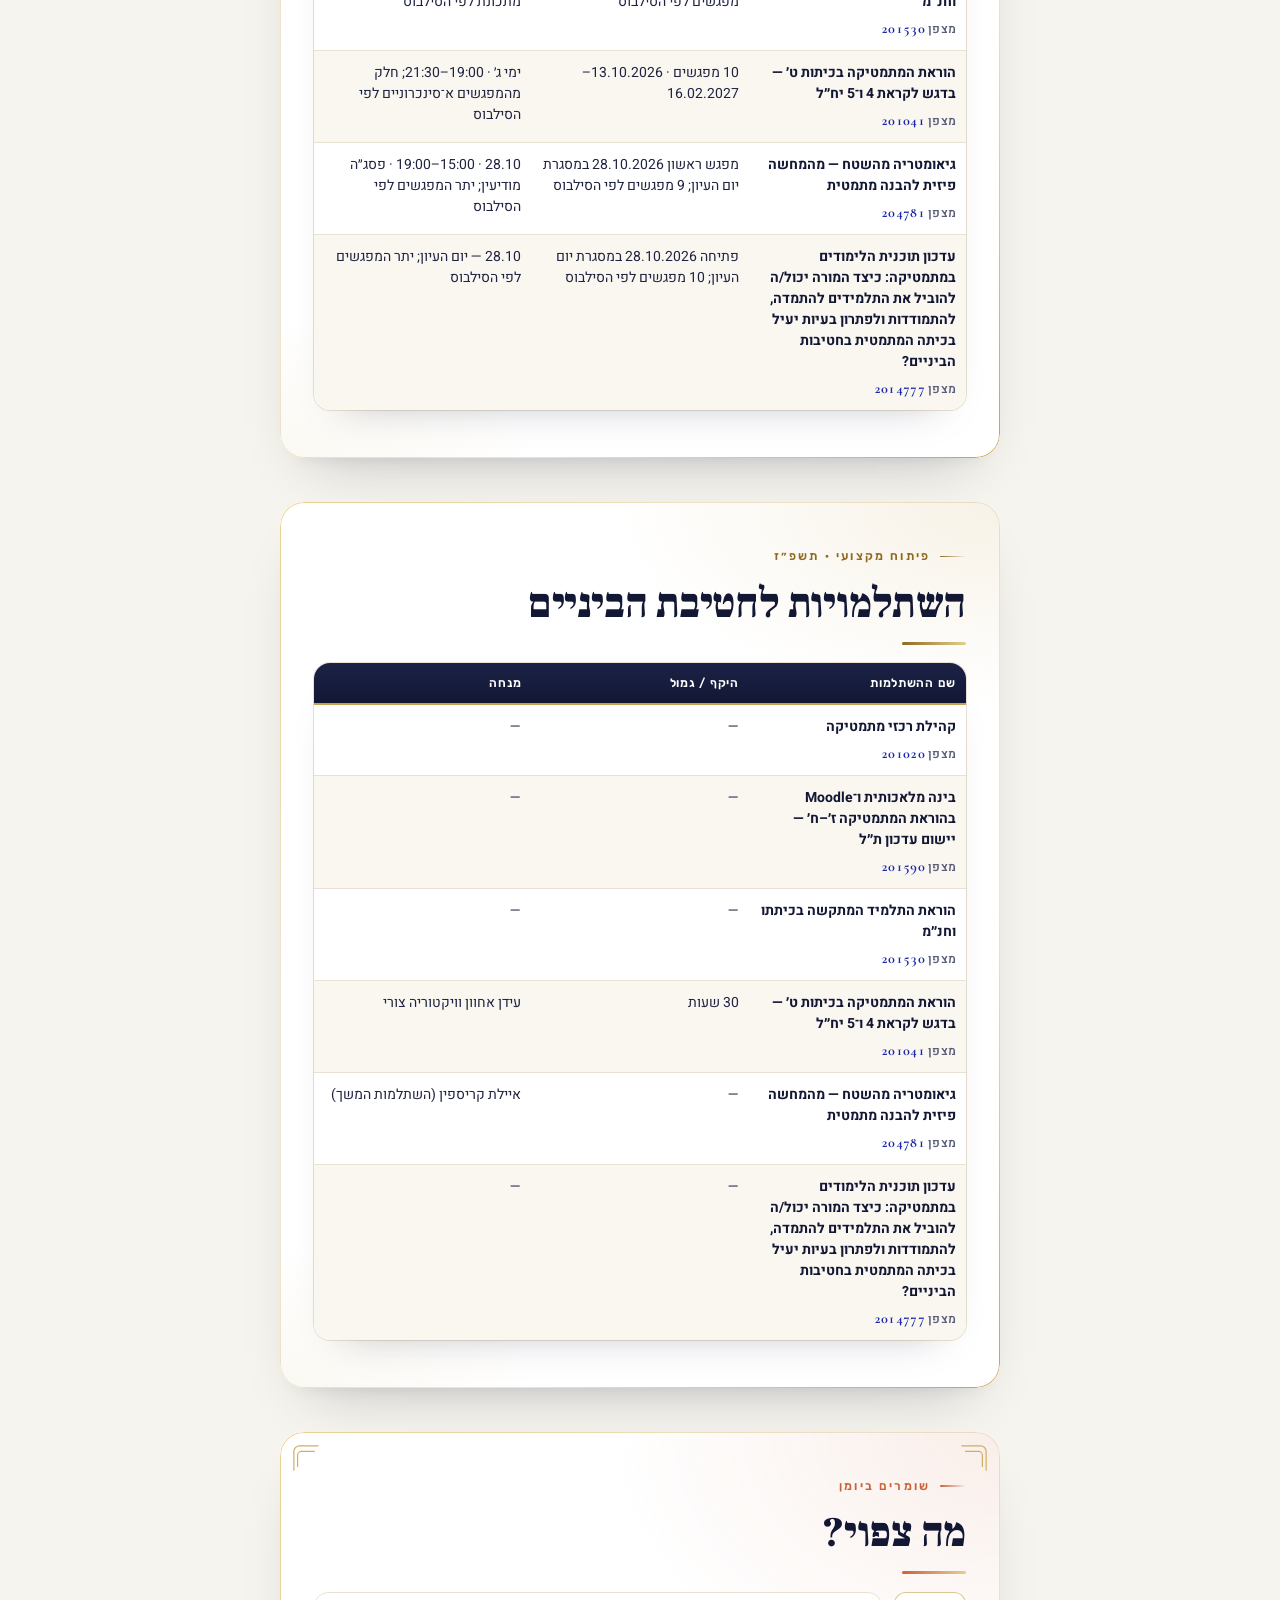
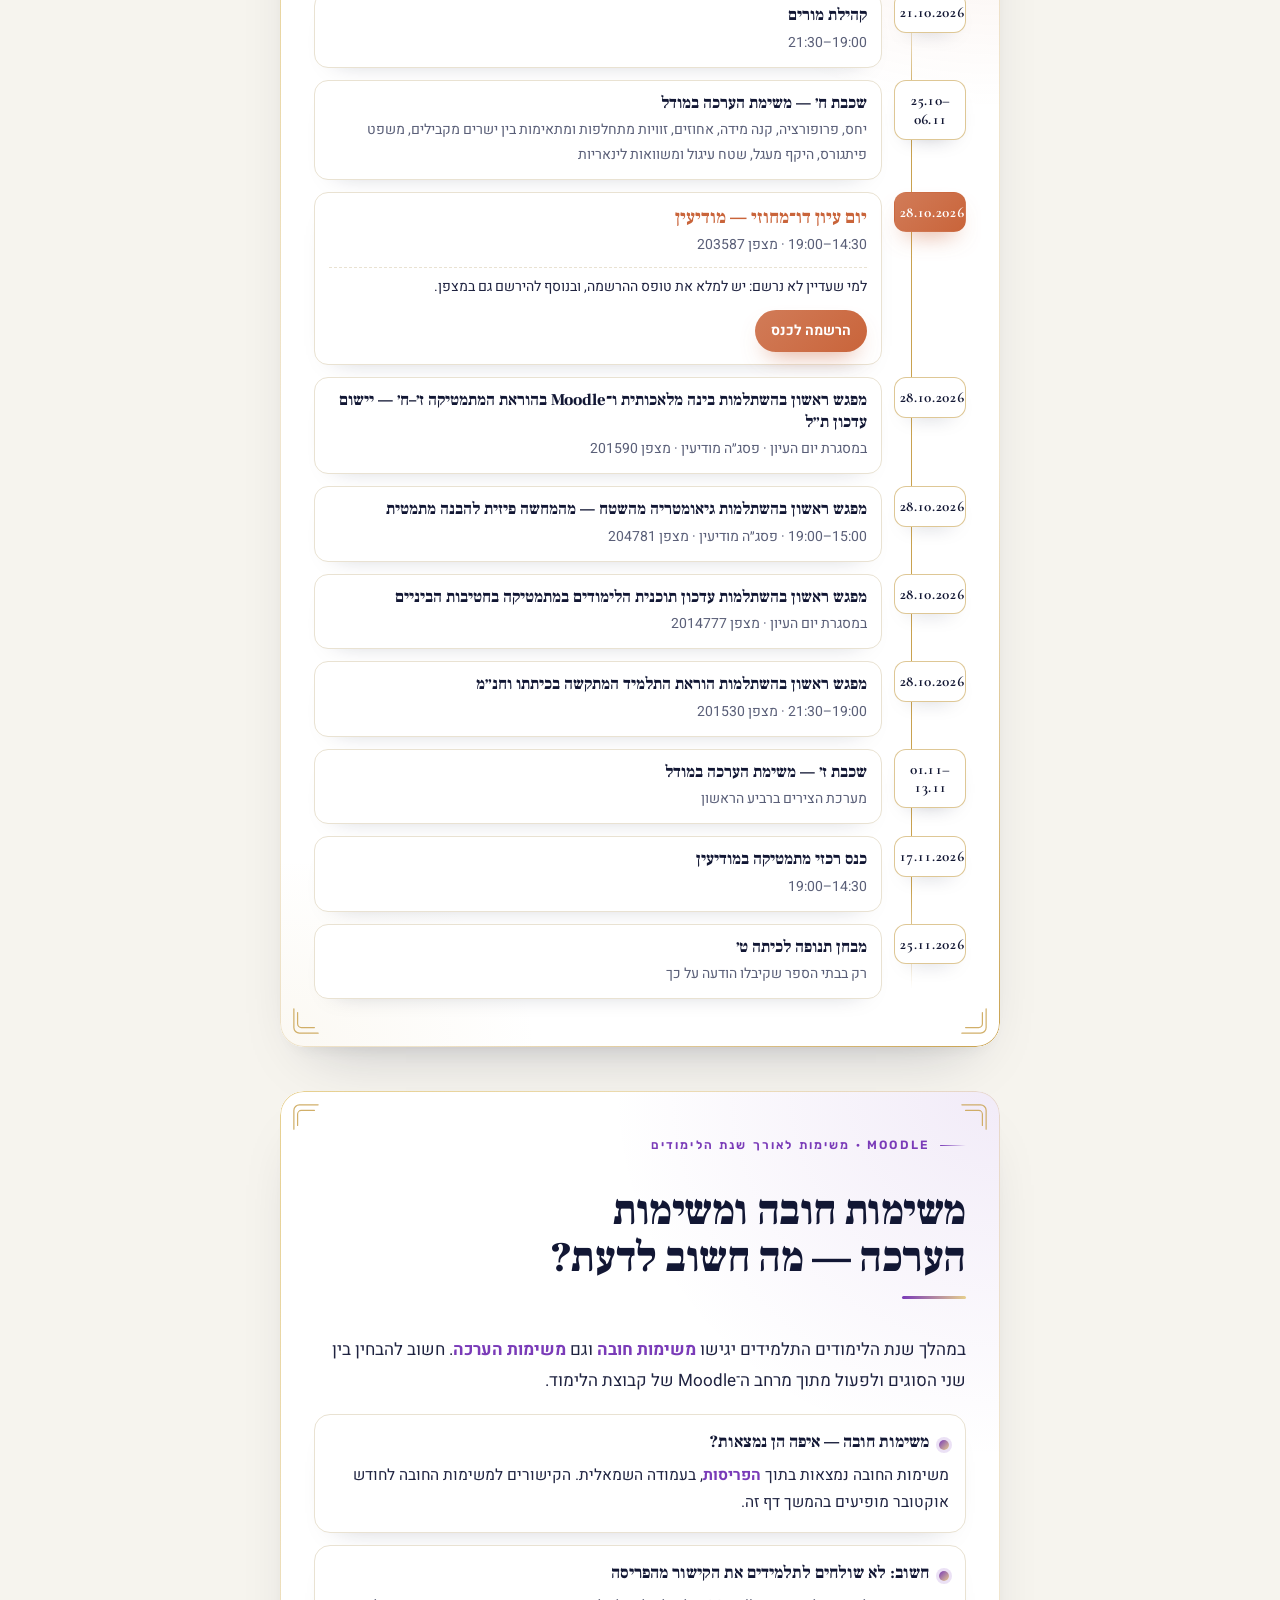
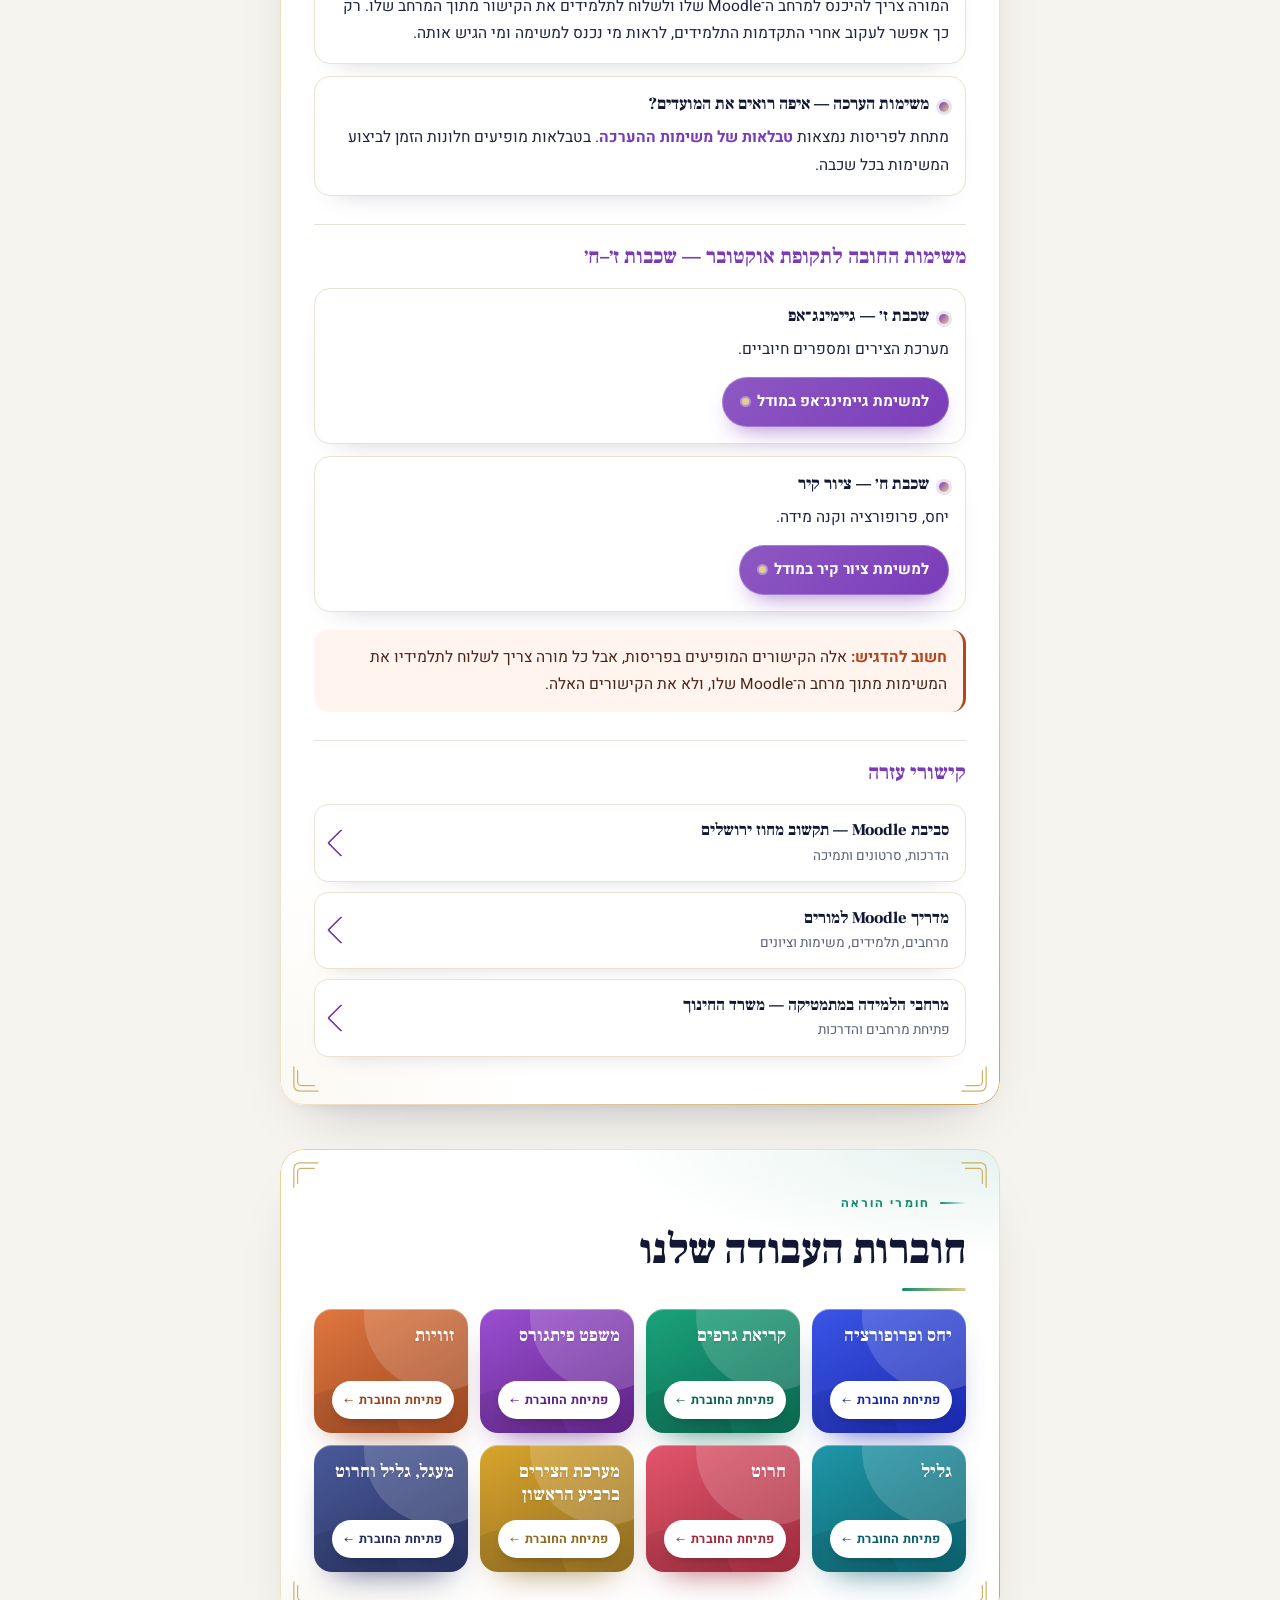
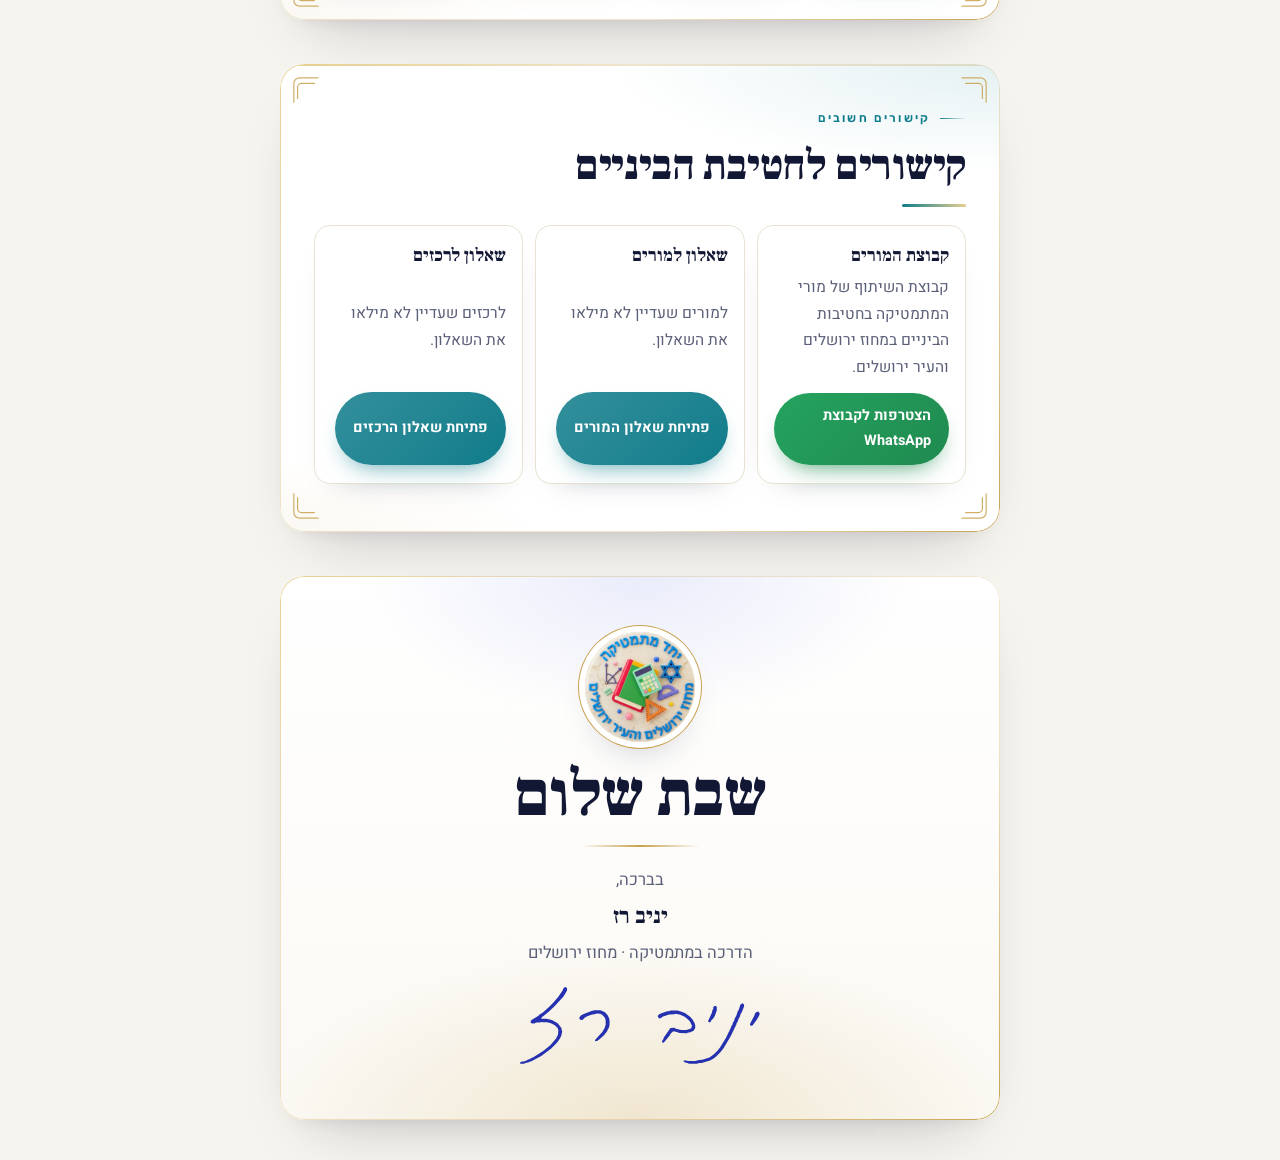
==== commit a334f887: "סיכום 7: עיצוב יוקרה בהיר; טבלאות השתלמויות לפי העלון הרשמי (6 השתלמויות, מצפן + סילבוס); מה צפוי — " ====
--- a/index.html
+++ b/index.html
@@ -52,6 +52,19 @@
     </div>
   </section>
 
+  <!-- ===== מזל טוב — ברכת יום הולדת לאיילת קריספין ===== -->
+  <section class="sheet birthday-page reveal" id="birthday" aria-label="ברכת יום הולדת">
+    <svg class="bow bow-1" viewBox="0 0 120 90" aria-hidden="true"><use href="#bow"/></svg>
+    <svg class="bow bow-2" viewBox="0 0 120 90" aria-hidden="true"><use href="#bow"/></svg>
+    <svg class="bow bow-3" viewBox="0 0 120 90" aria-hidden="true"><use href="#bow"/></svg>
+    <svg class="bow bow-4" viewBox="0 0 120 90" aria-hidden="true"><use href="#bow"/></svg>
+    <div class="birthday-inner">
+      <h2>מזל טוב</h2>
+      <p class="birthday-lead">צוות ההדרכה מברך את <strong>איילת קריספין היקרה</strong> בשפע ברכות ואיחולים לרגל יום הולדתה.</p>
+      <p class="birthday-wish">מאחלים לך להמשיך להצעיד, להוביל ולהוות השראה בדרך של מצוינות, עשייה ומשמעות, עוד שנים רבות של בריאות, שמחה, הצלחה והגשמה.</p>
+    </div>
+  </section>
+
   <!-- ===== מה אנחנו מלמדים? — דף נפרד לכל שכבה ===== -->
   <section class="sheet grade-page grade-7 reveal" id="grade-7">
     <svg class="corner tl"><use href="#corner"/></svg><svg class="corner tr"><use href="#corner"/></svg><svg class="corner bl"><use href="#corner"/></svg><svg class="corner br"><use href="#corner"/></svg>
@@ -62,6 +75,7 @@
         <div><h4>תחום גאומטרי</h4><ul><li>חוצה זווית</li><li>סכום והפרש זוויות</li><li>זוויות צמודות וקודקודיות</li></ul></div>
         <div><h4>משימת חובה</h4><p>גיימינג־אפ — מערכת צירים ומספרים חיוביים</p></div>
       </article>
+      <p class="source-line"><a href="https://meyda.education.gov.il/files/Pop/0files/matmatika/Chativat-Beynayim/tashpaz/prisa_7.pdf" target="_blank" rel="noopener noreferrer">פריסת ההוראה של משרד החינוך לכיתה ז׳ — תשפ״ז (PDF)</a></p>
     </div>
   </section>
 
@@ -110,6 +124,7 @@
         <strong>יום רביעי · 25.11.2026</strong>
         <span>ט״ו בכסלו תשפ״ז · משך הבחינה: 90 דקות</span>
       </div>
+      <p class="tnufa-note">רק בתי ספר שקיבלו על כך הודעה צריכים להיבחן.</p>
       <div class="tnufa-copy">
         <p>באתר המחוז ריכזנו עבורכם את כל המידע לקראת מבחן תנופה במתמטיקה לכיתה ט׳.</p>
         <p><strong>באתר תמצאו את נושאי המבחן, חומרי הכנה ותרגול, מבחנים לדוגמה, קישורים רשמיים וכל הפרטים המעודכנים.</strong></p>
@@ -166,22 +181,41 @@
     </div>
   </section>
 
-  <!-- ===== טבלאות השתלמויות — טבלאות אמיתיות, 12 שדות מפוצלים לדפים רצופים ===== -->
+  <!-- ===== השתלמויות לחטיבת הביניים — טבלאות אמיתיות, מפוצלות לדפים רצופים ===== -->
   <section class="sheet courses-page true-table-page reveal" id="courses">
     <div class="sheet-inner wide">
       <p class="eyebrow">פיתוח מקצועי · תשפ״ז</p>
-      <h2>טבלת השתלמויות — פרטים מרכזיים</h2>
-      <p class="training-note">אותן השתלמויות מוצגות בכל חלק; העמודות מפוצלות כדי לשמור על טבלה אמיתית, קריאה מלאה וללא גלילה אופקית.</p>
+      <h2>השתלמויות לחטיבת הביניים</h2>
+      <div class="training-wrap">
+        <table class="training-table true-training-table cols-id">
+          <thead><tr><th>שם ההשתלמות</th><th>מספר במצפן</th><th>סילבוס</th></tr></thead>
+          <tbody>
+            <tr><td><strong>קהילת רכזי מתמטיקה</strong></td><td><b dir="ltr">201020</b></td><td><a href="https://drive.google.com/file/d/1QHYojSXEUtFHHtRDhhAb9guiXE4tF-oR/view" target="_blank" rel="noopener noreferrer">פתיחת הסילבוס</a></td></tr>
+            <tr><td><strong>בינה מלאכותית ו־Moodle בהוראת המתמטיקה ז׳–ח׳ — יישום עדכון ת״ל</strong></td><td><b dir="ltr">201590</b></td><td><a href="https://drive.google.com/file/d/1MPTDPrM6no1dOwKkayU4RSEpfFDbijTH/view" target="_blank" rel="noopener noreferrer">פתיחת הסילבוס</a></td></tr>
+            <tr><td><strong>הוראת התלמיד המתקשה בכיתתו וחנ״מ</strong></td><td><b dir="ltr">201530</b></td><td><a href="https://drive.google.com/file/d/1aVlPA5UMQfbSIAmPs0bhoCsPJ86VStGe/view" target="_blank" rel="noopener noreferrer">פתיחת הסילבוס</a></td></tr>
+            <tr><td><strong>הוראת המתמטיקה בכיתות ט׳ — בדגש לקראת 4 ו־5 יח״ל</strong></td><td><b dir="ltr">201041</b></td><td><a href="https://drive.google.com/file/d/14ybA9ao125SbMv4yqwa_u0inSpCcMQh-/view" target="_blank" rel="noopener noreferrer">פתיחת הסילבוס</a></td></tr>
+            <tr><td><strong>גיאומטריה מהשטח — מהמחשה פיזית להבנה מתמטית</strong></td><td><b dir="ltr">204781</b></td><td><a href="https://drive.google.com/file/d/1FTEh4Lt5sBqd1kHF_riunRx6m4IjdxlS/view" target="_blank" rel="noopener noreferrer">פתיחת הסילבוס</a></td></tr>
+            <tr><td><strong>עדכון תוכנית הלימודים במתמטיקה: כיצד המורה יכול/ה להוביל את התלמידים להתמדה, להתמודדות ולפתרון בעיות יעיל בכיתה המתמטית בחטיבות הביניים?</strong></td><td><b dir="ltr">2014777</b></td><td><a href="https://docs.google.com/document/d/1-FTftCvxTF0v1HiR4p8eUg464LUVHlfU3dd_-kuCbB4/edit" target="_blank" rel="noopener noreferrer">פתיחת הסילבוס</a></td></tr>
+          </tbody>
+        </table>
+      </div>
+    </div>
+  </section>
+
+  <section class="sheet courses-page true-table-page reveal">
+    <div class="sheet-inner wide">
+      <p class="eyebrow">פיתוח מקצועי · תשפ״ז</p>
+      <h2>השתלמויות לחטיבת הביניים</h2>
       <div class="training-wrap">
         <table class="training-table true-training-table">
           <thead><tr><th>שם ההשתלמות</th><th>נושא</th><th>קהל יעד</th></tr></thead>
           <tbody>
-            <tr><td><strong>קהילת רכזי מתמטיקה</strong></td><td>הובלת צוות מתמטיקה ופיתוח מקצועי של הרכז</td><td>רכזי מתמטיקה בחטיבת הביניים</td></tr>
-            <tr><td><strong>בינה מלאכותית ו־Moodle בהוראת המתמטיקה ז׳–ח׳ — יישום עדכון ת״ל</strong></td><td>שילוב AI ו־Moodle בהוראת מתמטיקה וביישום תוכנית הלימודים המעודכנת</td><td>מורי מתמטיקה ז׳–ח׳</td></tr>
-            <tr><td><strong>הוראת התלמיד המתקשה בכיתתו וחנ״מ</strong></td><td>הוראה מותאמת לתלמידים מתקשים ולחינוך המיוחד</td><td>מורי מתמטיקה בחטיבת הביניים וחינוך מיוחד</td></tr>
-            <tr><td><strong>הוראת המתמטיקה בכיתות ט׳ — בדגש לקראת 4 ו־5 יח״ל</strong></td><td>בניית גשר מכיתה ט׳ ללימודי 4–5 יח״ל: אלגברה, פרבולה, גאומטריה, הערכה וחשיבה מתמטית</td><td>מורי כיתות ט׳, בדגש לקראת 4–5 יח״ל</td></tr>
-            <tr><td><strong>גיאומטריה מהשטח — מהמחשה פיזית להבנה מתמטית</strong></td><td>הוראת גאומטריה באמצעות המחשה פיזית ומעבר להבנה פורמלית</td><td>מורי מתמטיקה בחטיבת הביניים</td></tr>
-            <tr class="verification-row"><td><strong>עדכון תוכנית הלימודים / מוטיבציה ומתמטיקה — שם טעון הכרעה</strong></td><td>מוטיבציה, קוגניציה, חשיבה ופתרון בעיות; קיימת אי־התאמה לכותרת הרשומה באתר</td><td>חטיבת הביניים — טעון אימות סופי</td></tr>
+            <tr><td><strong>קהילת רכזי מתמטיקה</strong><small class="compass">מצפן <b dir="ltr">201020</b></small></td><td>הובלת צוות מתמטיקה ופיתוח מקצועי של הרכז</td><td>רכזי מתמטיקה בחטיבת הביניים</td></tr>
+            <tr><td><strong>בינה מלאכותית ו־Moodle בהוראת המתמטיקה ז׳–ח׳ — יישום עדכון ת״ל</strong><small class="compass">מצפן <b dir="ltr">201590</b></small></td><td>שילוב AI ו־Moodle בהוראת מתמטיקה וביישום תוכנית הלימודים המעודכנת</td><td>מורי מתמטיקה ז׳–ח׳</td></tr>
+            <tr><td><strong>הוראת התלמיד המתקשה בכיתתו וחנ״מ</strong><small class="compass">מצפן <b dir="ltr">201530</b></small></td><td>הוראה מותאמת לתלמידים מתקשים ולחינוך המיוחד</td><td>מורי מתמטיקה בחטיבת הביניים וחינוך מיוחד</td></tr>
+            <tr><td><strong>הוראת המתמטיקה בכיתות ט׳ — בדגש לקראת 4 ו־5 יח״ל</strong><small class="compass">מצפן <b dir="ltr">201041</b></small></td><td>בניית גשר מכיתה ט׳ ללימודי 4–5 יח״ל: אלגברה, פרבולה, גאומטריה, הערכה וחשיבה מתמטית</td><td>מורי כיתות ט׳, בדגש לקראת 4–5 יח״ל</td></tr>
+            <tr><td><strong>גיאומטריה מהשטח — מהמחשה פיזית להבנה מתמטית</strong><small class="compass">מצפן <b dir="ltr">204781</b></small></td><td>הוראת גאומטריה באמצעות המחשה פיזית ומעבר להבנה פורמלית</td><td>מורי מתמטיקה בחטיבת הביניים</td></tr>
+            <tr><td><strong>עדכון תוכנית הלימודים במתמטיקה: כיצד המורה יכול/ה להוביל את התלמידים להתמדה, להתמודדות ולפתרון בעיות יעיל בכיתה המתמטית בחטיבות הביניים?</strong><small class="compass">מצפן <b dir="ltr">2014777</b></small></td><td>מוטיבציה, קוגניציה, חשיבה ופתרון בעיות</td><td>מורי מתמטיקה בחטיבת הביניים</td></tr>
           </tbody>
         </table>
       </div>
@@ -191,17 +225,17 @@
   <section class="sheet courses-page true-table-page reveal">
     <div class="sheet-inner wide">
       <p class="eyebrow">פיתוח מקצועי · תשפ״ז</p>
-      <h2>טבלת השתלמויות — מועדים ומפגשים</h2>
+      <h2>השתלמויות לחטיבת הביניים</h2>
       <div class="training-wrap">
         <table class="training-table true-training-table">
           <thead><tr><th>שם ההשתלמות</th><th>מועדים ומפגש ראשון</th><th>יום / שעה / מיקום</th></tr></thead>
           <tbody>
-            <tr><td><strong>קהילת רכזי מתמטיקה</strong></td><td>מפגש ראשון 13.10.2026; הסילבוס מציג 8 מפגשים, אך קיימת רשימת מועדים מתחרה ולכן המחזור דורש אימות</td><td>שעות ומיקום — טעונים אימות למחזור</td></tr>
-            <tr><td><strong>בינה מלאכותית ו־Moodle בהוראת המתמטיקה ז׳–ח׳ — יישום עדכון ת״ל</strong></td><td>פתיחה 28.10.2026 במסגרת יום העיון; המשך מפגשים בסילבוס</td><td>28.10 — מפגש פנים אל פנים בפסג״ה מודיעין; יתר הפרטים דורשים הצלבה</td></tr>
-            <tr><td><strong>הוראת התלמיד המתקשה בכיתתו וחנ״מ</strong></td><td>מפגש ראשון 28.10.2026; הסילבוס מציג 10 מפגשים</td><td>רוב המפגשים 19:00–21:30; מיקום/מתכונת לפי הסילבוס</td></tr>
-            <tr><td><strong>הוראת המתמטיקה בכיתות ט׳ — בדגש לקראת 4 ו־5 יח״ל</strong></td><td>10 מפגשים · 13.10.2026–16.02.2027</td><td>ימי ג׳ · 19:00–21:30; חלק מהמפגשים א־סינכרוניים לפי הסילבוס</td></tr>
-            <tr><td><strong>גיאומטריה מהשטח — מהמחשה פיזית להבנה מתמטית</strong></td><td>מפגש ראשון 28.10.2026; הסילבוס מציג 9 מפגשים</td><td>28.10 · 15:00–19:00 · פסג״ה מודיעין; יתר המפגשים לפי הסילבוס</td></tr>
-            <tr class="verification-row"><td><strong>עדכון תוכנית הלימודים / מוטיבציה ומתמטיקה — שם טעון הכרעה</strong></td><td>המסמך המקושר מציג 10 מפגשים, החל מ־28.10.2026</td><td>פרטי הפתיחה דורשים אימות</td></tr>
+            <tr><td><strong>קהילת רכזי מתמטיקה</strong><small class="compass">מצפן <b dir="ltr">201020</b></small></td><td>מפגש ראשון 13.10.2026; 8 מפגשים לפי הסילבוס</td><td>לפי הסילבוס</td></tr>
+            <tr><td><strong>בינה מלאכותית ו־Moodle בהוראת המתמטיקה ז׳–ח׳ — יישום עדכון ת״ל</strong><small class="compass">מצפן <b dir="ltr">201590</b></small></td><td>פתיחה 28.10.2026 במסגרת יום העיון; המשך המפגשים לפי הסילבוס</td><td>28.10 — מפגש פנים אל פנים בפסג״ה מודיעין</td></tr>
+            <tr><td><strong>הוראת התלמיד המתקשה בכיתתו וחנ״מ</strong><small class="compass">מצפן <b dir="ltr">201530</b></small></td><td>מפגש ראשון 28.10.2026; 10 מפגשים לפי הסילבוס</td><td>רוב המפגשים 19:00–21:30; מתכונת לפי הסילבוס</td></tr>
+            <tr><td><strong>הוראת המתמטיקה בכיתות ט׳ — בדגש לקראת 4 ו־5 יח״ל</strong><small class="compass">מצפן <b dir="ltr">201041</b></small></td><td>10 מפגשים · 13.10.2026–16.02.2027</td><td>ימי ג׳ · 19:00–21:30; חלק מהמפגשים א־סינכרוניים לפי הסילבוס</td></tr>
+            <tr><td><strong>גיאומטריה מהשטח — מהמחשה פיזית להבנה מתמטית</strong><small class="compass">מצפן <b dir="ltr">204781</b></small></td><td>מפגש ראשון 28.10.2026 במסגרת יום העיון; 9 מפגשים לפי הסילבוס</td><td>28.10 · 15:00–19:00 · פסג״ה מודיעין; יתר המפגשים לפי הסילבוס</td></tr>
+            <tr><td><strong>עדכון תוכנית הלימודים במתמטיקה: כיצד המורה יכול/ה להוביל את התלמידים להתמדה, להתמודדות ולפתרון בעיות יעיל בכיתה המתמטית בחטיבות הביניים?</strong><small class="compass">מצפן <b dir="ltr">2014777</b></small></td><td>פתיחה 28.10.2026 במסגרת יום העיון; 10 מפגשים לפי הסילבוס</td><td>28.10 — יום העיון; יתר המפגשים לפי הסילבוס</td></tr>
           </tbody>
         </table>
       </div>
@@ -211,57 +245,17 @@
   <section class="sheet courses-page true-table-page reveal">
     <div class="sheet-inner wide">
       <p class="eyebrow">פיתוח מקצועי · תשפ״ז</p>
-      <h2>טבלת השתלמויות — היקף, מנחה ומצפן</h2>
-      <div class="training-wrap">
-        <table class="training-table true-training-table cols-4">
-          <thead><tr><th>שם ההשתלמות</th><th>היקף / גמול</th><th>מנחה</th><th>מספר במצפן</th></tr></thead>
-          <tbody>
-            <tr><td><strong>קהילת רכזי מתמטיקה</strong></td><td>טרם אומת סופית</td><td>טרם אומת סופית</td><td><b dir="ltr">201020</b></td></tr>
-            <tr><td><strong>בינה מלאכותית ו־Moodle בהוראת המתמטיקה ז׳–ח׳ — יישום עדכון ת״ל</strong></td><td>טרם אומת סופית</td><td>טרם אומת סופית</td><td><b dir="ltr">201590</b></td></tr>
-            <tr><td><strong>הוראת התלמיד המתקשה בכיתתו וחנ״מ</strong></td><td>טרם אומת סופית</td><td>טרם אומת סופית</td><td><b dir="ltr">201530</b></td></tr>
-            <tr><td><strong>הוראת המתמטיקה בכיתות ט׳ — בדגש לקראת 4 ו־5 יח״ל</strong></td><td>30 שעות</td><td>עידן אחוון / ויקטוריה צורי — כתיב שם המנחה טעון אימות סופי</td><td><b dir="ltr">201041</b></td></tr>
-            <tr><td><strong>גיאומטריה מהשטח — מהמחשה פיזית להבנה מתמטית</strong></td><td>טעון אימות סופי</td><td>איילת קריספין</td><td><b dir="ltr">204781</b></td></tr>
-            <tr class="verification-row"><td><strong>עדכון תוכנית הלימודים / מוטיבציה ומתמטיקה — שם טעון הכרעה</strong></td><td>טרם אומת</td><td>טרם אומת</td><td><b dir="ltr">2014777</b></td></tr>
-          </tbody>
-        </table>
-      </div>
-    </div>
-  </section>
-
-  <section class="sheet courses-page true-table-page reveal">
-    <div class="sheet-inner wide">
-      <p class="eyebrow">פיתוח מקצועי · תשפ״ז</p>
-      <h2>טבלת השתלמויות — מיומנויות, קישורים ואימות</h2>
+      <h2>השתלמויות לחטיבת הביניים</h2>
       <div class="training-wrap">
         <table class="training-table true-training-table">
-          <thead><tr><th>שם ההשתלמות</th><th>כישורים / מיומנויות</th><th>סילבוס</th></tr></thead>
+          <thead><tr><th>שם ההשתלמות</th><th>היקף / גמול</th><th>מנחה</th></tr></thead>
           <tbody>
-            <tr><td><strong>קהילת רכזי מתמטיקה</strong></td><td>הובלה פדגוגית, ניהול ידע בצוות, שיתוף מקצועי ותכנון עבודת הרכז</td><td><a href="https://drive.google.com/file/d/1QHYojSXEUtFHHtRDhhAb9guiXE4tF-oR/view" target="_blank" rel="noopener noreferrer">פתיחת סילבוס</a></td></tr>
-            <tr><td><strong>בינה מלאכותית ו־Moodle בהוראת המתמטיקה ז׳–ח׳ — יישום עדכון ת״ל</strong></td><td>פדגוגיה דיגיטלית, שילוב בינה מלאכותית, ניהול מרחב Moodle, בניית משימות והטמעת עדכון ת״ל</td><td><a href="https://drive.google.com/file/d/1MPTDPrM6no1dOwKkayU4RSEpfFDbijTH/view" target="_blank" rel="noopener noreferrer">פתיחת סילבוס</a></td></tr>
-            <tr><td><strong>הוראת התלמיד המתקשה בכיתתו וחנ״מ</strong></td><td>הוראה דיפרנציאלית, התאמת משימות, איתור קושי, תיווך מתמטי ותמיכה בתלמידי חנ״מ</td><td><a href="https://drive.google.com/file/d/1aVlPA5UMQfbSIAmPs0bhoCsPJ86VStGe/view" target="_blank" rel="noopener noreferrer">פתיחת סילבוס</a></td></tr>
-            <tr><td><strong>הוראת המתמטיקה בכיתות ט׳ — בדגש לקראת 4 ו־5 יח״ל</strong></td><td>חשיבה אלגברית, הנמקה מתמטית, הוראה מרצף שש־שנתי, הערכה, למידה מטעויות וכלים דיגיטליים בגאומטריה</td><td><a href="https://drive.google.com/file/d/14ybA9ao125SbMv4yqwa_u0inSpCcMQh-/view" target="_blank" rel="noopener noreferrer">פתיחת סילבוס</a></td></tr>
-            <tr><td><strong>גיאומטריה מהשטח — מהמחשה פיזית להבנה מתמטית</strong></td><td>המחשה גאומטרית, ויזואליזציה מרחבית, מודל פיזי, מעבר מקונקרטי לפורמלי והנמקה גאומטרית</td><td><a href="https://drive.google.com/file/d/1FTEh4Lt5sBqd1kHF_riunRx6m4IjdxlS/view" target="_blank" rel="noopener noreferrer">פתיחת סילבוס</a></td></tr>
-            <tr class="verification-row"><td><strong>עדכון תוכנית הלימודים / מוטיבציה ומתמטיקה — שם טעון הכרעה</strong></td><td>מוטיבציה ללמידה, קוגניציה, חשיבה מתמטית, קבלת החלטות ופתרון בעיות</td><td><a href="https://docs.google.com/document/d/1-FTftCvxTF0v1HiR4p8eUg464LUVHlfU3dd_-kuCbB4/edit" target="_blank" rel="noopener noreferrer">פתיחת מסמך הסילבוס</a></td></tr>
-          </tbody>
-        </table>
-      </div>
-    </div>
-  </section>
-
-  <section class="sheet courses-page true-table-page reveal">
-    <div class="sheet-inner wide">
-      <p class="eyebrow">פיתוח מקצועי · תשפ״ז</p>
-      <h2>טבלת השתלמויות — מיומנויות, קישורים ואימות</h2>
-      <div class="training-wrap">
-        <table class="training-table true-training-table">
-          <thead><tr><th>שם ההשתלמות</th><th>הרשמה</th><th>סטטוס אימות</th></tr></thead>
-          <tbody>
-            <tr><td><strong>קהילת רכזי מתמטיקה</strong></td><td>לא אומת קישור ישיר</td><td>מצפן וסילבוס אומתו; לוח המחזור דורש אימות</td></tr>
-            <tr><td><strong>בינה מלאכותית ו־Moodle בהוראת המתמטיקה ז׳–ח׳ — יישום עדכון ת״ל</strong></td><td>לא אומת קישור ישיר</td><td>מצפן, סילבוס ומפגש פתיחה זוהו; יתר המועדים בהצלבה</td></tr>
-            <tr><td><strong>הוראת התלמיד המתקשה בכיתתו וחנ״מ</strong></td><td>לא אומת קישור ישיר</td><td>מצפן וסילבוס אומתו; פרטי מנחה/היקף דורשים אימות</td></tr>
-            <tr><td><strong>הוראת המתמטיקה בכיתות ט׳ — בדגש לקראת 4 ו־5 יח״ל</strong></td><td>לא אומת קישור ישיר</td><td>מועד, שעות, היקף, מנחים וסילבוס אומתו במקור</td></tr>
-            <tr><td><strong>גיאומטריה מהשטח — מהמחשה פיזית להבנה מתמטית</strong></td><td>לא אומת קישור ישיר</td><td>המספר מופיע במקור המאוחר; בעלון הישן הופיע „בקרוב” — נדרש אימות גרסה עדכנית</td></tr>
-            <tr class="verification-row"><td><strong>עדכון תוכנית הלימודים / מוטיבציה ומתמטיקה — שם טעון הכרעה</strong></td><td>לא אומת קישור ישיר</td><td><strong>CONFLICT / VERIFY</strong> — שם הקורס ומספרו דורשים הכרעה מול המקור העדכני</td></tr>
+            <tr><td><strong>קהילת רכזי מתמטיקה</strong><small class="compass">מצפן <b dir="ltr">201020</b></small></td><td>—</td><td>—</td></tr>
+            <tr><td><strong>בינה מלאכותית ו־Moodle בהוראת המתמטיקה ז׳–ח׳ — יישום עדכון ת״ל</strong><small class="compass">מצפן <b dir="ltr">201590</b></small></td><td>—</td><td>—</td></tr>
+            <tr><td><strong>הוראת התלמיד המתקשה בכיתתו וחנ״מ</strong><small class="compass">מצפן <b dir="ltr">201530</b></small></td><td>—</td><td>—</td></tr>
+            <tr><td><strong>הוראת המתמטיקה בכיתות ט׳ — בדגש לקראת 4 ו־5 יח״ל</strong><small class="compass">מצפן <b dir="ltr">201041</b></small></td><td>30 שעות</td><td>עידן אחוון וויקטוריה צורי</td></tr>
+            <tr><td><strong>גיאומטריה מהשטח — מהמחשה פיזית להבנה מתמטית</strong><small class="compass">מצפן <b dir="ltr">204781</b></small></td><td>—</td><td>איילת קריספין (השתלמות המשך)</td></tr>
+            <tr><td><strong>עדכון תוכנית הלימודים במתמטיקה: כיצד המורה יכול/ה להוביל את התלמידים להתמדה, להתמודדות ולפתרון בעיות יעיל בכיתה המתמטית בחטיבות הביניים?</strong><small class="compass">מצפן <b dir="ltr">2014777</b></small></td><td>—</td><td>—</td></tr>
           </tbody>
         </table>
       </div>
@@ -275,15 +269,16 @@
       <p class="eyebrow">שומרים ביומן</p>
       <h2>מה צפוי?</h2>
       <div class="event-list">
-        <article><time>20.10.2026</time><div><strong>השתלמות שכבת ט׳</strong><span>19:00–21:30</span></div></article>
         <article><time>21.10.2026</time><div><strong>קהילת מורים</strong><span>19:00–21:30</span></div></article>
-        <article><time>25.10–06.11</time><div><strong>שכבת ח׳ — משימת הערכה במודל: ״ציור קיר״</strong><span>יחס, פרופורציה וקנה מידה</span></div></article>
-        <article><time>28.10.2026</time><div><strong>יום עיון מחוזי</strong><span>14:30–19:00 · מצפן 203587</span></div></article>
-        <article><time>01.11–13.11</time><div><strong>שכבת ז׳ — משימת הערכה במודל: ״גיימינג־אפ״</strong><span>מערכת הצירים</span></div></article>
-        <article><time>10.11.2026</time><div><strong>השתלמות שכבת ט׳</strong><span>19:00–21:30</span></div></article>
-        <article><time>17.11.2026</time><div><strong>כנס רכזים</strong><span>14:30–19:00 · פסג״ה מודיעין</span><p class="event-register-note">למי שעדיין לא נרשם: יש למלא את טופס ההרשמה, ובנוסף להירשם גם במצפן.</p><a class="event-register-link" href="https://forms.gle/gj1cjouKDD5cD3WdA" target="_blank" rel="noopener noreferrer">הרשמה לכנס</a></div></article>
-        <article><time>24.11.2026</time><div><strong>השתלמות שכבת ט׳</strong><span>19:00–21:30</span></div></article>
-        <article><time>25.11.2026</time><div><strong>מבחן תנופה</strong></div></article>
+        <article><time>25.10–06.11</time><div><strong>שכבת ח׳ — משימת הערכה במודל</strong><span>יחס, פרופורציה, קנה מידה, אחוזים, זוויות מתחלפות ומתאימות בין ישרים מקבילים, משפט פיתגורס, היקף מעגל, שטח עיגול ומשוואות לינאריות</span></div></article>
+        <article class="event-highlight"><time>28.10.2026</time><div><strong>יום עיון דו־מחוזי — מודיעין</strong><span>14:30–19:00 · מצפן 203587</span><p class="event-register-note">למי שעדיין לא נרשם: יש למלא את טופס ההרשמה, ובנוסף להירשם גם במצפן.</p><a class="event-register-link" href="https://forms.gle/gj1cjouKDD5cD3WdA" target="_blank" rel="noopener noreferrer">הרשמה לכנס</a></div></article>
+        <article><time>28.10.2026</time><div><strong>מפגש ראשון בהשתלמות בינה מלאכותית ו־Moodle בהוראת המתמטיקה ז׳–ח׳ — יישום עדכון ת״ל</strong><span>במסגרת יום העיון · פסג״ה מודיעין · מצפן 201590</span></div></article>
+        <article><time>28.10.2026</time><div><strong>מפגש ראשון בהשתלמות גיאומטריה מהשטח — מהמחשה פיזית להבנה מתמטית</strong><span>15:00–19:00 · פסג״ה מודיעין · מצפן 204781</span></div></article>
+        <article><time>28.10.2026</time><div><strong>מפגש ראשון בהשתלמות עדכון תוכנית הלימודים במתמטיקה בחטיבות הביניים</strong><span>במסגרת יום העיון · מצפן 2014777</span></div></article>
+        <article><time>28.10.2026</time><div><strong>מפגש ראשון בהשתלמות הוראת התלמיד המתקשה בכיתתו וחנ״מ</strong><span>19:00–21:30 · מצפן 201530</span></div></article>
+        <article><time>01.11–13.11</time><div><strong>שכבת ז׳ — משימת הערכה במודל</strong><span>מערכת הצירים ברביע הראשון</span></div></article>
+        <article><time>17.11.2026</time><div><strong>כנס רכזי מתמטיקה במודיעין</strong><span>14:30–19:00</span></div></article>
+        <article><time>25.11.2026</time><div><strong>מבחן תנופה לכיתה ט׳</strong><span>רק בבתי הספר שקיבלו הודעה על כך</span></div></article>
       </div>
     </div>
   </section>
@@ -302,14 +297,15 @@
       </div>
       <h3>משימות החובה לתקופת אוקטובר — שכבות ז׳–ח׳</h3>
       <div class="task-list">
-        <article><h3>שכבת ז׳ — גיימינג־אפ</h3><p>מערכת הצירים ומספרים חיוביים.</p><div class="link-row"><a href="https://artzi.lms.education.gov.il/mod/quiz/view.php?id=1838085" target="_blank" rel="noopener noreferrer">למשימת גיימינג־אפ באתר המחוזי</a></div></article>
-        <article><h3>שכבת ח׳ — ציור קיר</h3><p>יחס, פרופורציה וקנה מידה.</p><div class="link-row"><a href="https://artzi.lms.education.gov.il/mod/quiz/view.php?id=1846127" target="_blank" rel="noopener noreferrer">למשימת ציור קיר באתר המחוזי</a></div></article>
-      </div>
-      <p class="moodle-reminder"><strong>חשוב להדגיש:</strong> אלה הקישורים המופיעים באתר המחוזי, אבל כל מורה צריך לשלוח לתלמידיו את המשימות מתוך מרחב ה־Moodle שלו, ולא את הקישורים האלה.</p>
-      <h3>מועדי משימות ההערכה</h3>
-      <div class="task-list">
-        <article><h3>שכבת ח׳</h3><p><strong dir="ltr">25.10–06.11.2026</strong></p><p>חלון משימת ההערכה כפי שמופיע בלוח המועדים של הסיכום.</p></article>
-        <article><h3>שכבת ז׳</h3><p><strong dir="ltr">01.11–13.11.2026</strong></p><p>חלון משימת ההערכה כפי שמופיע בלוח המועדים של הסיכום.</p></article>
+        <article><h3>שכבת ז׳ — גיימינג־אפ</h3><p>מערכת הצירים ומספרים חיוביים.</p><div class="link-row"><a href="https://artzi.lms.education.gov.il/mod/quiz/view.php?id=1838085" target="_blank" rel="noopener noreferrer">למשימת גיימינג־אפ במודל</a></div></article>
+        <article><h3>שכבת ח׳ — ציור קיר</h3><p>יחס, פרופורציה וקנה מידה.</p><div class="link-row"><a href="https://artzi.lms.education.gov.il/mod/quiz/view.php?id=1846127" target="_blank" rel="noopener noreferrer">למשימת ציור קיר במודל</a></div></article>
+      </div>
+      <p class="moodle-reminder"><strong>חשוב להדגיש:</strong> אלה הקישורים המופיעים בפריסות, אבל כל מורה צריך לשלוח לתלמידיו את המשימות מתוך מרחב ה־Moodle שלו, ולא את הקישורים האלה.</p>
+      <h3>קישורי עזרה</h3>
+      <div class="help-links">
+        <a href="https://sites.google.com/edujer.org.il/main/MOODLE?authuser=0" target="_blank" rel="noopener noreferrer"><strong>סביבת Moodle — תקשוב מחוז ירושלים</strong><span>הדרכות, סרטונים ותמיכה</span></a>
+        <a href="https://yanivmizrachiy.github.io/moodle-guide-presentation/?slide=cover" target="_blank" rel="noopener noreferrer"><strong>מדריך Moodle למורים</strong><span>מרחבים, תלמידים, משימות וציונים</span></a>
+        <a href="https://pop.education.gov.il/tchumey_daat/matmatika/chativat-beynayim/teaching-mathematics/learning-spaces-moodle-environment/" target="_blank" rel="noopener noreferrer"><strong>מרחבי הלמידה במתמטיקה — משרד החינוך</strong><span>פתיחת מרחבים והדרכות</span></a>
       </div>
     </div>
   </section>
@@ -347,19 +343,6 @@
     </div>
   </section>
 
-  <!-- ===== מזל טוב — ברכת יום הולדת לאיילת קריספין ===== -->
-  <section class="sheet birthday-page reveal" id="birthday" aria-label="ברכת יום הולדת">
-    <svg class="bow bow-1" viewBox="0 0 120 90" aria-hidden="true"><use href="#bow"/></svg>
-    <svg class="bow bow-2" viewBox="0 0 120 90" aria-hidden="true"><use href="#bow"/></svg>
-    <svg class="bow bow-3" viewBox="0 0 120 90" aria-hidden="true"><use href="#bow"/></svg>
-    <svg class="bow bow-4" viewBox="0 0 120 90" aria-hidden="true"><use href="#bow"/></svg>
-    <div class="birthday-inner">
-      <h2>מזל טוב</h2>
-      <p class="birthday-lead">צוות ההדרכה מברך את <strong>איילת קריספין היקרה</strong> בשפע ברכות ואיחולים לרגל יום הולדתה.</p>
-      <p class="birthday-wish">מאחלים לך להמשיך להצעיד, להוביל ולהוות השראה בדרך של מצוינות, עשייה ומשמעות, עוד שנים רבות של בריאות, שמחה, הצלחה והגשמה.</p>
-    </div>
-  </section>
-
   <!-- ===== Closing ===== -->
   <section class="sheet closing-page reveal">
     <div class="closing-inner">
--- a/styles.css
+++ b/styles.css
@@ -1,28 +1,39 @@
 /* ============================================================
-   סיכום שבועי מס׳ 7 — מהדורת "עלון עולמי" לטלפון הנייד
-   Layout concept: a stack of ivory "pages" set on midnight ink,
-   each page edged in gold foil like a bound international review.
+   סיכום שבועי מס׳ 7 — מהדורת "אתר יוקרה" לטלפון הנייד
+   Layout concept: a stack of white "pages" resting on a pearl
+   ground washed with pale colour; each page carries its own
+   accent colour (--a) and a hairline of gold.
    ============================================================ */
 
 :root{
-  /* ---- Color ---- */
-  --ink:#0a0f24;          /* midnight ground between the pages */
-  --ink-2:#121a3a;        /* lifted ground / gradients */
-  --paper:#fbf7ef;        /* ivory page */
-  --paper-2:#f3ecdc;      /* deeper ivory for inset panels */
-  --stone:#e6dcc6;        /* jerusalem-stone rule */
-  --text:#1a1a2c;         /* body text on paper */
-  --muted:#5e5a6f;        /* secondary text on paper */
-  --gold:#c9a24f;         /* foil */
-  --gold-2:#e8cd85;       /* foil highlight */
-  --gold-3:#8d6a22;       /* foil shadow */
-  --royal:#1a27ad;        /* the logo's blue, used sparingly */
+  color-scheme:light;
+
+  /* ---- Ground & paper ---- */
+  --bg:#f6f4ee;           /* pearl ground between pages */
+  --paper:#ffffff;        /* page */
+  --paper-2:#faf7f1;      /* inset panels / zebra rows */
+  --stone:#e9e2d2;        /* hairline rules */
+
+  /* ---- Ink (text) ---- */
+  --ink:#121734;          /* headings */
+  --text:#1f2340;         /* body */
+  --muted:#5a5f78;        /* secondary */
+
+  /* ---- Gold (fine lines, not fills) ---- */
+  --gold:#c9a24f;
+  --gold-2:#e6cf8e;
+  --gold-3:#8f6a22;
+
+  /* ---- Brand & section accents ---- */
+  --royal:#1a27ad;        /* the logo's blue */
   --royal-2:#2f44d6;
-  --green:#0f5c3f;        /* תנופה page */
-  --green-2:#1b7a56;
-  --green-paper:#eef7f1;
+  --emerald:#0f8a6b;
+  --emerald-2:#0a6650;
+  --violet:#7a3bb8;
+  --terracotta:#c9643a;
+  --teal:#0e7c8a;
   --wa:#1f8a4f;           /* WhatsApp */
-  --verify:#9b3a1c;       /* verification rows */
+  --verify:#b3451f;       /* attention / verification */
 
   /* ---- Type ---- */
   --f-display:"Frank Ruhl Libre","David Libre","Times New Roman",serif;
@@ -33,8 +44,8 @@
   /* ---- Rhythm ---- */
   --gutter:clamp(18px,5vw,34px);
   --page-w:min(100%,720px);
-  --radius:22px;
-  --shadow:0 30px 60px -28px rgba(0,0,0,.65),0 12px 28px -18px rgba(0,0,0,.5);
+  --radius:24px;
+  --shadow:0 30px 60px -34px rgba(18,23,52,.28),0 10px 24px -16px rgba(18,23,52,.14);
 }
 
 *{box-sizing:border-box}
@@ -42,11 +53,11 @@
 @media (prefers-reduced-motion:reduce){html{scroll-behavior:auto}}
 body{
   margin:0;
-  background:var(--ink);
+  background:var(--bg);
   color:var(--text);
   font-family:var(--f-body);
-  font-size:16px;
-  line-height:1.7;
+  font-size:16.5px;
+  line-height:1.72;
   overflow-x:hidden;
   -webkit-font-smoothing:antialiased;
   text-rendering:optimizeLegibility;
@@ -56,86 +67,76 @@
 h1,h2,h3,h4{margin:0;text-wrap:balance}
 p{margin:0}
 ul{margin:0;padding:0;list-style:none}
-
-/* ---- Ambient background: slow aurora + starfield ---- */
+strong{font-weight:700}
+
+/* ---- Ambient ground: pale colour washes that drift slowly ---- */
 body::before{
-  content:"";position:fixed;inset:0;z-index:-2;
+  content:"";position:fixed;inset:0;z-index:-1;
   background:
-    radial-gradient(60% 40% at 15% 10%,rgba(47,68,214,.28),transparent 70%),
-    radial-gradient(50% 35% at 85% 85%,rgba(201,162,79,.22),transparent 70%),
-    radial-gradient(40% 30% at 70% 20%,rgba(27,122,86,.16),transparent 70%),
-    linear-gradient(180deg,var(--ink) 0%,var(--ink-2) 50%,var(--ink) 100%);
-  animation:aurora 24s ease-in-out infinite alternate;
-}
-body::after{
-  content:"";position:fixed;inset:0;z-index:-1;pointer-events:none;opacity:.55;
-  background-image:
-    radial-gradient(1px 1px at 12% 18%,rgba(255,255,255,.9),transparent 2px),
-    radial-gradient(1px 1px at 72% 8%,rgba(255,255,255,.8),transparent 2px),
-    radial-gradient(1.5px 1.5px at 38% 64%,rgba(232,205,133,.9),transparent 2px),
-    radial-gradient(1px 1px at 88% 46%,rgba(255,255,255,.7),transparent 2px),
-    radial-gradient(1px 1px at 22% 88%,rgba(255,255,255,.7),transparent 2px),
-    radial-gradient(1.5px 1.5px at 58% 30%,rgba(232,205,133,.8),transparent 2px),
-    radial-gradient(1px 1px at 5% 50%,rgba(255,255,255,.6),transparent 2px),
-    radial-gradient(1px 1px at 94% 72%,rgba(255,255,255,.6),transparent 2px);
-  animation:twinkle 6s ease-in-out infinite alternate;
+    radial-gradient(55% 40% at 12% 8%,rgba(47,68,214,.14),transparent 70%),
+    radial-gradient(50% 36% at 88% 18%,rgba(201,162,79,.20),transparent 70%),
+    radial-gradient(45% 34% at 80% 88%,rgba(15,138,107,.13),transparent 70%),
+    radial-gradient(40% 30% at 18% 86%,rgba(233,125,132,.14),transparent 70%),
+    linear-gradient(180deg,#f8f6f1 0%,var(--bg) 60%,#f3f0e8 100%);
+  animation:aurora 26s ease-in-out infinite alternate;
 }
 @keyframes aurora{from{transform:translate3d(0,0,0) scale(1)}to{transform:translate3d(-2%,1.5%,0) scale(1.06)}}
-@keyframes twinkle{from{opacity:.35}to{opacity:.7}}
-@media (prefers-reduced-motion:reduce){body::before,body::after{animation:none}}
-
-/* ---- Sticky masthead with gold reading-progress ---- */
+@media (prefers-reduced-motion:reduce){body::before{animation:none}}
+
+/* ---- Sticky masthead: white glass with a gold reading-progress line ---- */
 .masthead{
   position:sticky;top:0;z-index:50;
   display:flex;align-items:center;justify-content:space-between;gap:12px;
-  padding:10px var(--gutter) 10px;
-  background:rgba(10,15,36,.72);
-  backdrop-filter:blur(14px) saturate(140%);-webkit-backdrop-filter:blur(14px) saturate(140%);
-  border-bottom:1px solid rgba(201,162,79,.25);
-  color:var(--paper);
+  padding:9px var(--gutter) 9px;
+  background:rgba(255,255,255,.80);
+  backdrop-filter:blur(16px) saturate(160%);-webkit-backdrop-filter:blur(16px) saturate(160%);
+  border-bottom:1px solid rgba(201,162,79,.35);
+  color:var(--ink);
 }
 .masthead .brand{display:flex;align-items:center;gap:10px;min-width:0}
-.masthead .brand img{width:34px;height:34px;border-radius:50%;box-shadow:0 0 0 2px var(--gold),0 0 18px rgba(201,162,79,.45)}
-.masthead .brand b{font-family:var(--f-display);font-weight:800;font-size:15px;letter-spacing:.01em;white-space:nowrap}
-.masthead .brand span{display:block;font-family:var(--f-label);font-size:10px;letter-spacing:.14em;text-transform:uppercase;color:var(--gold-2);opacity:.9;line-height:1.2}
+.masthead .brand img{width:34px;height:34px;border-radius:50%;box-shadow:0 0 0 2px var(--gold),0 6px 14px -6px rgba(201,162,79,.6)}
+.masthead .brand b{font-family:var(--f-display);font-weight:800;font-size:15.5px;white-space:nowrap;color:var(--ink)}
+.masthead .brand span{display:block;font-family:var(--f-label);font-size:10.5px;letter-spacing:.14em;text-transform:uppercase;color:var(--gold-3);line-height:1.2}
 .masthead .edition-chip{
-  font-family:var(--f-num);font-weight:600;font-size:22px;line-height:1;color:var(--ink);
-  background:linear-gradient(135deg,var(--gold-2),var(--gold) 55%,var(--gold-3));
+  font-family:var(--f-num);font-weight:700;font-size:22px;line-height:1;color:#fff;
+  background:linear-gradient(135deg,var(--royal-2),var(--royal));
   width:38px;height:38px;border-radius:50%;display:grid;place-items:center;
-  box-shadow:0 6px 16px -6px rgba(201,162,79,.8);flex:none;
+  box-shadow:0 0 0 2px #fff,0 0 0 3.5px var(--gold),0 8px 18px -8px rgba(26,39,173,.6);flex:none;
 }
 .progress{position:absolute;left:0;right:0;bottom:-1px;height:2px;background:transparent}
-.progress i{display:block;height:100%;width:0;background:linear-gradient(90deg,var(--gold-3),var(--gold-2),var(--gold));box-shadow:0 0 10px var(--gold)}
+.progress i{display:block;height:100%;width:0;background:linear-gradient(90deg,var(--gold-3),var(--gold-2),var(--gold))}
 
 /* ---- Page stack ---- */
 main{display:grid;gap:clamp(22px,5vw,44px);padding:clamp(18px,4vw,36px) max(14px,env(safe-area-inset-left,0px)) calc(40px + env(safe-area-inset-bottom,0px)) max(14px,env(safe-area-inset-right,0px));justify-items:center}
 
 .sheet{
+  --a:var(--royal);            /* section accent; each page overrides */
+  --a-soft:rgba(26,39,173,.08);
   position:relative;width:var(--page-w);
   background:var(--paper);color:var(--text);
   border-radius:var(--radius);
   box-shadow:var(--shadow);
   overflow:hidden;isolation:isolate;
 }
-/* gold foil edge */
+/* gold hairline edge */
 .sheet::before{
   content:"";position:absolute;inset:0;border-radius:inherit;pointer-events:none;z-index:2;
-  padding:1.5px;
-  background:linear-gradient(135deg,var(--gold-2),rgba(201,162,79,.35) 30%,rgba(201,162,79,.35) 70%,var(--gold));
+  padding:1.2px;
+  background:linear-gradient(135deg,var(--gold-2),rgba(201,162,79,.28) 30%,rgba(201,162,79,.28) 70%,var(--gold));
   -webkit-mask:linear-gradient(#000 0 0) content-box,linear-gradient(#000 0 0);mask:linear-gradient(#000 0 0) content-box,linear-gradient(#000 0 0);
   -webkit-mask-composite:xor;mask-composite:exclude;
 }
-/* paper grain */
+/* soft colour wash at the top of every page, in the page's accent */
 .sheet::after{
-  content:"";position:absolute;inset:0;pointer-events:none;z-index:1;opacity:.5;mix-blend-mode:multiply;
+  content:"";position:absolute;inset:0;pointer-events:none;z-index:1;
   background:
-    radial-gradient(120% 80% at 100% 0%,rgba(230,220,198,.55),transparent 55%),
-    radial-gradient(90% 60% at 0% 100%,rgba(230,220,198,.4),transparent 60%);
+    radial-gradient(90% 38% at 100% 0%,var(--a-soft),transparent 60%),
+    radial-gradient(60% 26% at 0% 100%,rgba(201,162,79,.07),transparent 60%);
 }
 .sheet-inner{position:relative;z-index:3;padding:clamp(26px,6vw,44px) var(--gutter) clamp(30px,7vw,48px)}
 
 /* corner ornaments */
-.sheet .corner{position:absolute;z-index:3;width:30px;height:30px;pointer-events:none;opacity:.9;fill:none;stroke:var(--gold);stroke-width:1.4;stroke-linecap:round}
+.sheet .corner{position:absolute;z-index:3;width:28px;height:28px;pointer-events:none;opacity:.85;fill:none;stroke:var(--gold);stroke-width:1.3;stroke-linecap:round}
 .corner.tl{top:12px;left:12px}
 .corner.tr{top:12px;right:12px;transform:scaleX(-1)}
 .corner.bl{bottom:12px;left:12px;transform:scaleY(-1)}
@@ -144,24 +145,23 @@
 /* ---- Typography ---- */
 .eyebrow{
   font-family:var(--f-label);font-weight:600;font-size:12px;letter-spacing:.18em;text-transform:uppercase;
-  color:var(--gold-3);display:flex;align-items:center;gap:10px;margin-bottom:14px;
-}
-.eyebrow::before{content:"";width:26px;height:1px;background:linear-gradient(90deg,var(--gold),transparent);flex:none}
+  color:var(--a);display:flex;align-items:center;gap:10px;margin-bottom:14px;
+}
+.eyebrow::before{content:"";width:26px;height:1.5px;background:linear-gradient(90deg,var(--a),transparent);flex:none;border-radius:2px}
 .sheet h2{
   font-family:var(--f-display);font-weight:900;
-  font-size:clamp(28px,7.2vw,42px);line-height:1.1;letter-spacing:-.01em;color:var(--ink);
+  font-size:clamp(28px,7.2vw,42px);line-height:1.12;letter-spacing:-.01em;color:var(--ink);
   margin-bottom:18px;
 }
 .sheet h2::after{
   content:"";display:block;width:64px;height:3px;margin-top:14px;border-radius:3px;
-  background:linear-gradient(90deg,var(--gold-3),var(--gold-2),var(--gold));
+  background:linear-gradient(90deg,var(--a),var(--gold-2));
 }
 .sheet h3{font-family:var(--f-display);font-weight:800;font-size:clamp(18px,5vw,22px);line-height:1.3;color:var(--ink)}
 .lead{font-size:17px;line-height:1.8;color:var(--text)}
-.lead strong{color:var(--royal)}
-strong{font-weight:700}
-
-/* link pill */
+.lead strong{color:var(--a)}
+
+/* ---- Buttons: solid accent, white text, high contrast ---- */
 .link-row{margin-top:16px}
 .link-row a,.tnufa-actions a,.science-register,.event-register-link,.workbook-grid a,.important-links a{
   display:inline-flex;align-items:center;justify-content:center;gap:8px;
@@ -169,80 +169,74 @@
   transition:transform .25s ease,box-shadow .25s ease,background .25s ease;
 }
 .link-row a{
-  padding:12px 18px;border-radius:999px;font-size:15px;color:var(--paper);
-  background:linear-gradient(135deg,var(--ink-2),var(--ink));
-  box-shadow:inset 0 0 0 1px rgba(201,162,79,.55),0 10px 22px -12px rgba(10,15,36,.9);
-}
-.link-row a::after{content:"";width:8px;height:8px;border-radius:50%;background:var(--gold);box-shadow:0 0 10px var(--gold)}
-.link-row a:hover,.link-row a:focus-visible{transform:translateY(-2px);box-shadow:inset 0 0 0 1px var(--gold-2),0 16px 30px -14px rgba(10,15,36,.95)}
+  padding:12px 20px;border-radius:999px;font-size:15px;color:#fff;
+  background:linear-gradient(135deg,color-mix(in srgb,var(--a) 85%,#fff),var(--a));
+  box-shadow:0 12px 24px -12px color-mix(in srgb,var(--a) 70%,transparent),inset 0 0 0 1px rgba(255,255,255,.25);
+}
+.link-row a::after{content:"";width:7px;height:7px;border-radius:50%;background:var(--gold-2);box-shadow:0 0 0 2px rgba(255,255,255,.35)}
+.link-row a:hover,.link-row a:focus-visible{transform:translateY(-2px);box-shadow:0 18px 30px -12px color-mix(in srgb,var(--a) 75%,transparent)}
 a:focus-visible{outline:3px solid var(--royal-2);outline-offset:3px}
 
 /* ============================================================
-   COVER
+   COVER — white with a soft colourful wash
    ============================================================ */
 .cover{
+  --a:var(--royal);
   background:
-    radial-gradient(90% 55% at 50% 0%,rgba(47,68,214,.35),transparent 60%),
-    radial-gradient(80% 50% at 50% 100%,rgba(201,162,79,.28),transparent 65%),
-    linear-gradient(180deg,#0e1533,#0a0f24 60%,#070b1c);
-  color:var(--paper);
-}
-.cover::after{opacity:.25;mix-blend-mode:screen;background:radial-gradient(60% 40% at 50% 45%,rgba(232,205,133,.35),transparent 70%)}
+    radial-gradient(80% 50% at 85% 0%,rgba(47,68,214,.16),transparent 60%),
+    radial-gradient(70% 45% at 10% 20%,rgba(201,162,79,.20),transparent 60%),
+    radial-gradient(60% 40% at 50% 100%,rgba(233,125,132,.12),transparent 65%),
+    linear-gradient(180deg,#fff 0%,#fbf9f4 100%);
+  color:var(--text);
+}
+.cover::after{display:none}
 .cover-inner{position:relative;z-index:3;padding:clamp(28px,7vw,52px) var(--gutter) clamp(34px,8vw,56px);display:grid;justify-items:center;text-align:center;gap:18px}
 .date-row{
   display:flex;flex-wrap:wrap;justify-content:center;gap:8px 18px;width:100%;
-  font-family:var(--f-label);font-size:12px;letter-spacing:.16em;text-transform:uppercase;color:var(--gold-2);
-  padding-bottom:14px;border-bottom:1px solid rgba(201,162,79,.35);
-}
-.date-row span[dir="ltr"]{font-family:var(--f-num);font-size:18px;letter-spacing:.12em;font-weight:600}
+  font-family:var(--f-label);font-size:12px;letter-spacing:.16em;text-transform:uppercase;color:var(--gold-3);
+  padding-bottom:14px;border-bottom:1px solid rgba(201,162,79,.45);
+}
+.date-row span[dir="ltr"]{font-family:var(--f-num);font-size:18px;letter-spacing:.12em;font-weight:700;color:var(--ink)}
 
 .logo-ring{position:relative;width:min(58vw,210px);aspect-ratio:1;display:grid;place-items:center;margin-top:6px}
-.logo-ring img{width:78%;border-radius:50%;box-shadow:0 0 0 6px rgba(251,247,239,.08),0 30px 50px -20px rgba(0,0,0,.8);position:relative;z-index:2;animation:float 7s ease-in-out infinite}
+.logo-ring img{width:78%;border-radius:50%;box-shadow:0 0 0 6px #fff,0 24px 44px -20px rgba(18,23,52,.45);position:relative;z-index:2;animation:float 7s ease-in-out infinite}
 .logo-ring::before,.logo-ring::after{content:"";position:absolute;inset:0;border-radius:50%}
-.logo-ring::before{border:1px solid rgba(201,162,79,.55);box-shadow:0 0 40px rgba(201,162,79,.25) inset,0 0 60px rgba(201,162,79,.18);animation:spin 40s linear infinite;background:conic-gradient(from 0deg,transparent 0 85%,rgba(232,205,133,.9) 92%,transparent 100%);-webkit-mask:radial-gradient(circle,transparent 63%,#000 64%);mask:radial-gradient(circle,transparent 63%,#000 64%)}
-.logo-ring::after{inset:-14px;border:1px dashed rgba(201,162,79,.35);animation:spin 90s linear infinite reverse}
+.logo-ring::before{border:1px solid rgba(201,162,79,.6);animation:spin 40s linear infinite;background:conic-gradient(from 0deg,transparent 0 85%,var(--gold) 92%,transparent 100%);-webkit-mask:radial-gradient(circle,transparent 63%,#000 64%);mask:radial-gradient(circle,transparent 63%,#000 64%)}
+.logo-ring::after{inset:-14px;border:1px dashed rgba(201,162,79,.45);animation:spin 90s linear infinite reverse}
 @keyframes spin{to{transform:rotate(360deg)}}
 @keyframes float{0%,100%{transform:translateY(0)}50%{transform:translateY(-7px)}}
 @media (prefers-reduced-motion:reduce){.logo-ring img,.logo-ring::before,.logo-ring::after{animation:none}}
 
 .cover h1{
   font-family:var(--f-display);font-weight:900;font-size:clamp(44px,13vw,76px);line-height:1;letter-spacing:-.02em;
-  background:linear-gradient(180deg,#fff8e6 0%,var(--gold-2) 45%,var(--gold) 70%,var(--gold-3) 100%);
-  -webkit-background-clip:text;background-clip:text;color:transparent;
-  filter:drop-shadow(0 8px 24px rgba(201,162,79,.25));
-  position:relative;
+  color:var(--ink);position:relative;
 }
 .cover h1::after{
-  content:"";position:absolute;inset:0;
-  background:linear-gradient(110deg,transparent 30%,rgba(255,255,255,.75) 50%,transparent 70%);
-  -webkit-background-clip:text;background-clip:text;color:transparent;
-  background-size:250% 100%;animation:shine 6s ease-in-out infinite;mix-blend-mode:screen;pointer-events:none;
-}
-@keyframes shine{0%,20%{background-position:120% 0}60%,100%{background-position:-120% 0}}
-@media (prefers-reduced-motion:reduce){.cover h1::after{animation:none}}
-
+  content:"";display:block;width:110px;height:2px;margin:14px auto 0;border-radius:2px;
+  background:linear-gradient(90deg,transparent,var(--gold),transparent);
+}
 .edition{
   display:inline-flex;align-items:baseline;gap:10px;
-  font-family:var(--f-display);font-weight:700;font-size:18px;color:rgba(251,247,239,.85);
-  padding:8px 22px;border-radius:999px;border:1px solid rgba(201,162,79,.5);
-  background:rgba(251,247,239,.04);backdrop-filter:blur(6px);
-}
-.edition b{font-family:var(--f-num);font-size:34px;line-height:.9;font-weight:600;color:var(--gold-2)}
-.district{max-width:34ch;font-size:15px;line-height:1.75;color:rgba(251,247,239,.82)}
+  font-family:var(--f-display);font-weight:700;font-size:18px;color:var(--ink);
+  padding:8px 22px;border-radius:999px;border:1px solid var(--gold);
+  background:#fff;box-shadow:0 10px 24px -16px rgba(201,162,79,.8);
+}
+.edition b{font-family:var(--f-num);font-size:34px;line-height:.9;font-weight:700;color:var(--royal)}
+.district{max-width:34ch;font-size:15.5px;line-height:1.75;color:var(--muted)}
 
 .author-card{
   display:flex;align-items:center;gap:14px;text-align:right;margin-top:8px;
   padding:12px 16px 12px 14px;border-radius:18px;
-  background:linear-gradient(135deg,rgba(251,247,239,.08),rgba(251,247,239,.03));
-  border:1px solid rgba(201,162,79,.35);box-shadow:0 20px 40px -24px rgba(0,0,0,.9);
+  background:#fff;border:1px solid rgba(201,162,79,.5);box-shadow:0 20px 40px -26px rgba(18,23,52,.35);
 }
 .author-card img{width:58px;height:58px;border-radius:50%;object-fit:cover;box-shadow:0 0 0 2px var(--gold);flex:none}
-.author-card strong{display:block;font-family:var(--f-display);font-weight:800;font-size:19px;color:#fff8e6;line-height:1.2}
-.author-card span{font-size:13px;color:rgba(251,247,239,.75);letter-spacing:.02em}
+.author-card strong{display:block;font-family:var(--f-display);font-weight:800;font-size:19px;color:var(--ink);line-height:1.2}
+.author-card span{font-size:13.5px;color:var(--muted);letter-spacing:.02em}
 
 /* ============================================================
    GRADE PAGES — "מה אנחנו מלמדים?"
    ============================================================ */
+.grade-page{--a:var(--g);--a-soft:color-mix(in srgb,var(--g) 11%,transparent)}
 .grade-page .sheet-inner{padding-top:clamp(22px,5vw,36px)}
 .grade-page-title{display:grid;gap:6px;margin-bottom:22px}
 .grade-page-title::after{display:none}
@@ -264,75 +258,81 @@
 .grade-sheet ul{display:grid;gap:8px}
 .grade-sheet li{
   position:relative;padding:12px 44px 12px 14px;border-radius:14px;
-  background:linear-gradient(135deg,#fff,var(--paper-2));
-  box-shadow:0 1px 0 rgba(255,255,255,.9) inset,0 10px 24px -18px rgba(10,15,36,.5);
-  border:1px solid rgba(230,220,198,.9);
-  font-weight:500;font-size:16px;line-height:1.55;
+  background:#fff;
+  border:1px solid var(--stone);
+  box-shadow:0 8px 20px -16px rgba(18,23,52,.35);
+  font-weight:500;font-size:16.5px;line-height:1.55;color:var(--text);
 }
 .grade-sheet li::before{
   content:"";position:absolute;right:14px;top:50%;transform:translateY(-50%);
-  width:14px;height:14px;border-radius:50%;
+  width:13px;height:13px;border-radius:50%;
   background:radial-gradient(circle at 35% 35%,#fff,var(--g) 55%,var(--g-dark));
-  box-shadow:0 0 0 3px rgba(255,255,255,.9),0 0 0 4px color-mix(in srgb,var(--g) 40%,transparent);
+  box-shadow:0 0 0 3px #fff,0 0 0 4px color-mix(in srgb,var(--g) 40%,transparent);
 }
 .grade-sheet h4+p{
-  padding:16px 18px;border-radius:16px;font-weight:700;font-size:16px;line-height:1.6;color:#fff;
+  padding:16px 18px;border-radius:16px;font-weight:700;font-size:16.5px;line-height:1.6;color:#fff;
   background:linear-gradient(135deg,var(--g),var(--g-dark));
-  box-shadow:0 18px 36px -20px var(--g-dark);
+  box-shadow:0 18px 36px -22px var(--g-dark);
   position:relative;overflow:hidden;
 }
 .grade-sheet h4+p::after{content:"";position:absolute;inset:auto -20% -60% auto;width:140px;height:140px;border-radius:50%;background:rgba(255,255,255,.14)}
+.source-line{margin-top:18px;padding-top:14px;border-top:1px solid var(--stone);font-size:13.5px;line-height:1.6}
+.source-line a{color:var(--g-dark);font-weight:600;text-decoration:none;border-bottom:1.5px solid color-mix(in srgb,var(--g) 40%,transparent)}
+.source-line a:hover,.source-line a:focus-visible{border-bottom-color:var(--g-dark)}
 .grade-7{--g:#2f44d6;--g-dark:#1a27ad}
 .grade-8{--g:#0f8a6b;--g-dark:#0a6650}
 .grade-9-high{--g:#8a3bb8;--g-dark:#5e2385}
 .grade-9-three{--g:#c9643a;--g-dark:#9a4521}
-.grade-page::after{background:radial-gradient(110% 70% at 100% 0%,color-mix(in srgb,var(--g) 14%,transparent),transparent 55%)}
-
-/* ============================================================
-   תנופה — green page
-   ============================================================ */
-.tnufa-page{background:linear-gradient(180deg,#0f4d35,#0a3a28 60%,#082e20);color:#eaf6ee}
-.tnufa-page::after{opacity:.3;mix-blend-mode:screen;background:radial-gradient(70% 50% at 50% 0%,rgba(142,210,170,.35),transparent 70%)}
-.tnufa-page::before{background:linear-gradient(135deg,#bfe7cf,rgba(142,210,170,.3) 40%,rgba(201,162,79,.5))}
+
+/* ============================================================
+   תנופה — light green page
+   ============================================================ */
+.tnufa-page{
+  --a:var(--emerald-2);--a-soft:rgba(15,138,107,.14);
+  background:
+    radial-gradient(80% 45% at 50% 0%,rgba(15,138,107,.16),transparent 65%),
+    linear-gradient(180deg,#f3faf6,#eaf6ef);
+  color:var(--text);
+}
+.tnufa-page::before{background:linear-gradient(135deg,#9ad8bb,rgba(15,138,107,.3) 40%,rgba(201,162,79,.5))}
 .tnufa-inner{text-align:center;display:grid;justify-items:center;gap:18px}
-.tnufa-eyebrow{color:#a8dfc0;justify-content:center}
-.tnufa-eyebrow::before{background:linear-gradient(90deg,#a8dfc0,transparent)}
-.tnufa-page h2{color:#f4fbf6;margin-bottom:0}
-.tnufa-page h2::after{margin-inline:auto;background:linear-gradient(90deg,var(--gold-3),var(--gold-2),var(--gold))}
+.tnufa-eyebrow{justify-content:center}
+.tnufa-page h2{margin-bottom:0}
+.tnufa-page h2::after{margin-inline:auto}
 .tnufa-date{
   display:grid;gap:6px;padding:18px 24px;border-radius:20px;width:100%;
-  background:rgba(255,255,255,.06);border:1px solid rgba(168,223,192,.35);
-  box-shadow:0 0 0 6px rgba(255,255,255,.03),0 24px 44px -24px rgba(0,0,0,.6);
-}
-.tnufa-date strong{font-family:var(--f-display);font-weight:900;font-size:clamp(22px,6.4vw,30px);line-height:1.2;color:#fff;font-variant-numeric:tabular-nums}
-.tnufa-date span{font-size:14px;color:#bfe7cf;letter-spacing:.02em}
-.tnufa-copy{display:grid;gap:12px;font-size:16px;line-height:1.8;color:#e0f2e6;max-width:40ch}
-.tnufa-copy strong{color:#fff}
+  background:#fff;border:1px solid rgba(15,138,107,.35);
+  box-shadow:0 20px 40px -26px rgba(10,102,80,.45);
+}
+.tnufa-date strong{font-family:var(--f-display);font-weight:900;font-size:clamp(22px,6.4vw,30px);line-height:1.2;color:var(--emerald-2);font-variant-numeric:tabular-nums}
+.tnufa-date span{font-size:14.5px;color:var(--muted);letter-spacing:.02em}
+.tnufa-note{font-size:15px;line-height:1.6;color:var(--emerald-2);font-weight:600;padding:10px 16px;border-radius:12px;background:rgba(255,255,255,.7);border:1px dashed rgba(15,138,107,.5);max-width:40ch}
+.tnufa-copy{display:grid;gap:12px;font-size:16.5px;line-height:1.8;color:var(--text);max-width:40ch}
+.tnufa-copy strong{color:var(--ink)}
 .tnufa-actions a{
-  padding:14px 22px;border-radius:999px;font-size:15px;color:#0a3a28;
-  background:linear-gradient(135deg,#e8f8ee,#bfe7cf);
-  box-shadow:0 14px 30px -14px rgba(0,0,0,.7),inset 0 0 0 1px rgba(255,255,255,.6);
+  padding:14px 22px;border-radius:999px;font-size:15px;color:#fff;
+  background:linear-gradient(135deg,var(--emerald),var(--emerald-2));
+  box-shadow:0 14px 30px -14px rgba(10,102,80,.8),inset 0 0 0 1px rgba(255,255,255,.25);
 }
 .tnufa-actions a:hover,.tnufa-actions a:focus-visible{transform:translateY(-2px)}
 
 /* ============================================================
    מדע בכיתה 2027
    ============================================================ */
+.science-a4-page{--a:var(--royal);--a-soft:rgba(47,68,214,.10)}
 .science-a4-card{
   position:relative;display:grid;gap:14px;padding:22px 20px 24px;border-radius:20px;
-  background:linear-gradient(160deg,#fff 0%,var(--paper-2) 100%);
-  border:1px solid rgba(201,162,79,.45);
-  box-shadow:0 24px 44px -26px rgba(10,15,36,.5);
+  background:#fff;border:1px solid rgba(47,68,214,.22);
+  box-shadow:0 24px 44px -30px rgba(26,39,173,.35);
 }
 .whatsapp-label{
   justify-self:start;font-family:var(--f-label);font-weight:600;font-size:12px;letter-spacing:.08em;
   padding:6px 12px;border-radius:999px;color:#fff;
   background:linear-gradient(135deg,var(--royal-2),var(--royal));
 }
-.science-a4-card h3{font-size:clamp(22px,6.4vw,30px);line-height:1.2;
-  background:linear-gradient(135deg,var(--ink),var(--royal));-webkit-background-clip:text;background-clip:text;color:transparent}
-.science-a4-card p{font-size:16px;line-height:1.8}
-.science-a4-card p strong{color:var(--royal)}
+.science-a4-card h3{font-size:clamp(22px,6.4vw,30px);line-height:1.2;color:var(--royal)}
+.science-a4-card p{font-size:16.5px;line-height:1.8}
+.science-a4-card p strong{color:var(--ink)}
 .science-register{
   padding:13px 20px;border-radius:999px;font-size:15px;color:#fff;
   background:linear-gradient(135deg,var(--royal-2),var(--royal));
@@ -344,142 +344,187 @@
 /* ============================================================
    מה חדש השבוע
    ============================================================ */
+.news-page{--a:var(--royal);--a-soft:rgba(47,68,214,.09)}
 .story-list{display:grid;gap:16px}
 .story{
-  position:relative;padding:18px 18px 20px 18px;border-radius:18px;
-  background:linear-gradient(160deg,#fff,var(--paper-2));
-  border:1px solid rgba(230,220,198,1);
-  box-shadow:0 16px 36px -24px rgba(10,15,36,.45);
+  position:relative;padding:18px 20px 20px 18px;border-radius:18px;
+  background:#fff;border:1px solid var(--stone);
+  box-shadow:0 16px 36px -28px rgba(18,23,52,.35);
 }
 .story::before{
   content:"";position:absolute;top:18px;bottom:18px;right:0;width:3px;border-radius:3px;
-  background:linear-gradient(180deg,var(--gold-2),var(--gold-3));
+  background:linear-gradient(180deg,var(--a),var(--gold-2));
 }
 .story h3{font-size:clamp(18px,5.2vw,22px);margin-bottom:8px}
-.story p{font-size:15.5px;line-height:1.75;color:var(--text)}
-.feature-story{background:linear-gradient(160deg,#fff 0%,#eef1ff 100%);border-color:rgba(47,68,214,.25)}
-.feature-story::before{background:linear-gradient(180deg,var(--royal-2),var(--royal))}
-.video{margin-top:14px;position:relative;aspect-ratio:16/9;max-width:100%;border-radius:14px;overflow:hidden;background:var(--ink);box-shadow:0 22px 40px -22px rgba(10,15,36,.8),0 0 0 1px rgba(201,162,79,.4)}
+.story p{font-size:16px;line-height:1.75;color:var(--text)}
+.feature-story{background:linear-gradient(160deg,#fff 0%,#f1f3ff 100%);border-color:rgba(47,68,214,.25)}
+.video{margin-top:14px;position:relative;aspect-ratio:16/9;max-width:100%;border-radius:14px;overflow:hidden;background:#0f1430;box-shadow:0 22px 40px -24px rgba(18,23,52,.6),0 0 0 1px rgba(201,162,79,.45)}
 .video iframe{position:absolute;inset:0;width:100%;height:100%;border:0}
 
 /* ============================================================
    טבלאות השתלמויות — real tables, no horizontal scroll
    ============================================================ */
-.training-note{font-size:13px;line-height:1.65;color:var(--muted);margin:-6px 0 16px;padding:10px 14px;border-radius:12px;background:var(--paper-2);border-right:3px solid var(--gold)}
+.courses-page{--a:var(--gold-3);--a-soft:rgba(201,162,79,.14)}
+.training-note{font-size:13.5px;line-height:1.65;color:var(--muted);margin:-6px 0 16px;padding:10px 14px;border-radius:12px;background:var(--paper-2);border-right:3px solid var(--gold)}
 .training-wrap{width:100%;max-width:100%}
 .training-table{
   width:100%;table-layout:fixed;border-collapse:separate;border-spacing:0;
-  font-size:13px;line-height:1.5;
+  font-size:13.5px;line-height:1.5;color:var(--text);
   border-radius:16px;overflow:hidden;
-  box-shadow:0 20px 40px -26px rgba(10,15,36,.55),0 0 0 1px rgba(230,220,198,1);
+  box-shadow:0 20px 40px -30px rgba(18,23,52,.35),0 0 0 1px var(--stone);
   background:#fff;
 }
 .training-table th,.training-table td{padding:11px 10px;vertical-align:top;text-align:right;overflow-wrap:anywhere;hyphens:auto}
 .training-table thead th{
-  background:linear-gradient(180deg,#141c40,var(--ink));color:var(--gold-2);
-  font-family:var(--f-label);font-weight:600;font-size:11.5px;letter-spacing:.06em;
-  border-bottom:1px solid rgba(201,162,79,.5);
+  background:linear-gradient(180deg,#1b2246,var(--ink));color:#fff;
+  font-family:var(--f-label);font-weight:600;font-size:12px;letter-spacing:.06em;
+  border-bottom:2px solid var(--gold);
 }
 .training-table tbody tr:nth-child(even) td{background:var(--paper-2)}
-.training-table tbody td{border-bottom:1px solid rgba(230,220,198,.9)}
+.training-table tbody td{border-bottom:1px solid var(--stone)}
 .training-table tbody tr:last-child td{border-bottom:0}
 .training-table td:first-child{width:36%}
 .training-table td:first-child strong{color:var(--ink);font-weight:700}
-.training-table td b[dir="ltr"]{font-family:var(--f-num);font-size:17px;font-weight:700;color:var(--royal);letter-spacing:.04em;font-variant-numeric:tabular-nums}
+.training-table td b[dir="ltr"]{font-family:var(--f-num);font-size:17px;font-weight:700;color:var(--royal);letter-spacing:.04em;font-variant-numeric:tabular-nums;white-space:nowrap;display:inline-block}
 .training-table td a{color:var(--royal);font-weight:700;text-decoration:none;border-bottom:1.5px solid rgba(26,39,173,.3)}
 .training-table td a:hover{border-bottom-color:var(--royal)}
-.verification-row td{background:#fff3ee !important;color:#5a2a1a}
-.verification-row td:first-child{border-right:3px solid var(--verify)}
-.verification-row td strong{color:var(--verify)}
-.training-table.cols-4 td:first-child{width:30%}
-.training-table.cols-4{font-size:12.5px}
+.training-table .compass{display:block;margin-top:6px;font-size:12px;font-weight:600;color:var(--muted);letter-spacing:.02em}
+.training-table .compass b[dir="ltr"]{font-size:14px;letter-spacing:.02em}
+.training-table.cols-id th,.training-table.cols-id td{padding:12px 8px}
+.training-table.cols-id th:nth-child(1),.training-table.cols-id td:nth-child(1){width:46%}
+.training-table.cols-id th:nth-child(2),.training-table.cols-id td:nth-child(2){width:26%}
+.training-table.cols-id th:nth-child(3),.training-table.cols-id td:nth-child(3){width:28%}
+.training-table.cols-id td b[dir="ltr"]{font-size:16px}
+@media (max-width:360px){
+  .training-table{font-size:12.5px}
+  .training-table th,.training-table td{padding:10px 7px}
+  .training-table.cols-id th,.training-table.cols-id td{padding:10px 6px}
+  .training-table td b[dir="ltr"],.training-table.cols-id td b[dir="ltr"]{font-size:14px;letter-spacing:0}
+  .training-table .compass b[dir="ltr"]{font-size:13px}
+}
 
 /* ============================================================
    מה צפוי? — calendar
    ============================================================ */
+.calendar-page{--a:var(--terracotta);--a-soft:rgba(201,100,58,.11)}
 .event-list{display:grid;gap:12px;position:relative}
 .event-list::before{content:"";position:absolute;top:10px;bottom:10px;right:54px;width:1px;background:linear-gradient(180deg,transparent,var(--gold) 10%,var(--gold) 90%,transparent)}
-.event-list article{
-  display:grid;grid-template-columns:72px 1fr;gap:12px;align-items:start;position:relative;
-}
+.event-list article{display:grid;grid-template-columns:72px 1fr;gap:12px;align-items:start;position:relative}
 .event-list time{
   font-family:var(--f-num);font-weight:700;font-size:15px;line-height:1.25;color:var(--ink);
   direction:ltr;text-align:center;letter-spacing:.02em;font-variant-numeric:tabular-nums;
-  padding:10px 4px;border-radius:12px;background:linear-gradient(180deg,#fff,var(--paper-2));
-  border:1px solid rgba(201,162,79,.5);box-shadow:0 10px 22px -16px rgba(10,15,36,.6);
+  padding:10px 4px;border-radius:12px;background:#fff;
+  border:1px solid rgba(201,162,79,.6);box-shadow:0 10px 22px -16px rgba(18,23,52,.4);
   position:relative;z-index:1;
 }
 .event-list article>div{
-  padding:12px 14px;border-radius:14px;background:#fff;border:1px solid rgba(230,220,198,1);
-  box-shadow:0 12px 26px -20px rgba(10,15,36,.5);min-width:0;display:grid;gap:4px;
+  padding:12px 14px;border-radius:14px;background:#fff;border:1px solid var(--stone);
+  box-shadow:0 12px 26px -22px rgba(18,23,52,.35);min-width:0;display:grid;gap:4px;
 }
 .event-list strong{font-family:var(--f-display);font-weight:800;font-size:16.5px;line-height:1.3;color:var(--ink)}
-.event-list span{font-size:13.5px;color:var(--muted)}
-.event-register-note{font-size:13.5px;line-height:1.6;color:var(--text);margin-top:6px;padding-top:8px;border-top:1px dashed var(--stone)}
+.event-list span{font-size:14px;color:var(--muted)}
+.event-highlight time{background:linear-gradient(135deg,color-mix(in srgb,var(--a) 85%,#fff),var(--a));color:#fff;border-color:transparent;box-shadow:0 12px 24px -12px color-mix(in srgb,var(--a) 70%,transparent)}
+.event-highlight article>div,.event-highlight>div{background:linear-gradient(160deg,#fff,#fff3ec);border:1.5px solid color-mix(in srgb,var(--a) 55%,#fff);box-shadow:0 18px 36px -24px color-mix(in srgb,var(--a) 60%,transparent)}
+.event-highlight strong{font-size:18.5px;color:var(--a)}
+.event-register-note{font-size:14px;line-height:1.6;color:var(--text);margin-top:6px;padding-top:8px;border-top:1px dashed var(--stone)}
 .event-register-link{
-  justify-self:start;margin-top:8px;padding:9px 16px;border-radius:999px;font-size:14px;color:var(--paper);
-  background:linear-gradient(135deg,var(--ink-2),var(--ink));box-shadow:inset 0 0 0 1px rgba(201,162,79,.6);
+  justify-self:start;margin-top:8px;padding:9px 16px;border-radius:999px;font-size:14px;color:#fff;
+  background:linear-gradient(135deg,color-mix(in srgb,var(--a) 85%,#fff),var(--a));box-shadow:0 12px 24px -12px color-mix(in srgb,var(--a) 70%,transparent);
 }
 .event-register-link:hover,.event-register-link:focus-visible{transform:translateY(-2px)}
 
 /* ============================================================
    Moodle
    ============================================================ */
+.moodle-page{--a:var(--violet);--a-soft:rgba(122,59,184,.10)}
 .moodle-page .sheet-inner{display:grid;gap:18px}
-.moodle-page>.sheet-inner>h3{margin-top:10px;padding-top:18px;border-top:1px solid var(--stone);font-size:clamp(18px,5vw,21px);color:var(--royal)}
+.moodle-page>.sheet-inner>h3{margin-top:10px;padding-top:18px;border-top:1px solid var(--stone);font-size:clamp(18px,5vw,21px);color:var(--a)}
 .task-list{display:grid;gap:12px}
 .task-list article{
-  padding:16px 16px 16px 16px;border-radius:16px;
-  background:linear-gradient(160deg,#fff,var(--paper-2));border:1px solid rgba(230,220,198,1);
-  box-shadow:0 14px 30px -22px rgba(10,15,36,.5);display:grid;gap:8px;
+  padding:16px;border-radius:16px;
+  background:#fff;border:1px solid var(--stone);
+  box-shadow:0 14px 30px -24px rgba(18,23,52,.35);display:grid;gap:8px;
 }
 .task-list h3{font-size:17px;line-height:1.35;display:flex;gap:10px;align-items:flex-start}
-.task-list h3::before{content:"";flex:none;width:10px;height:10px;margin-top:9px;border-radius:50%;background:linear-gradient(135deg,var(--gold-2),var(--gold-3));box-shadow:0 0 0 3px rgba(201,162,79,.2)}
-.task-list p{font-size:15px;line-height:1.75}
-.task-list p strong{color:var(--royal)}
+.task-list h3::before{content:"";flex:none;width:10px;height:10px;margin-top:9px;border-radius:50%;background:linear-gradient(135deg,var(--a),var(--gold-2));box-shadow:0 0 0 3px color-mix(in srgb,var(--a) 15%,transparent)}
+.task-list p{font-size:15.5px;line-height:1.75}
+.task-list p strong{color:var(--a)}
 .task-list .link-row{margin-top:6px}
-.moodle-reminder{font-size:15px;line-height:1.75;padding:14px 16px;border-radius:14px;background:#fff3ee;border-right:3px solid var(--verify);color:#5a2a1a}
+.moodle-reminder{font-size:15.5px;line-height:1.75;padding:14px 16px;border-radius:14px;background:#fff4ee;border-right:3px solid var(--verify);color:#4a2416}
 .moodle-reminder strong{color:var(--verify)}
-
-/* ============================================================
-   חוברות העבודה
-   ============================================================ */
+.help-links{display:grid;gap:10px}
+.help-links a{
+  display:grid;gap:3px;min-width:0;text-decoration:none;
+  padding:14px 16px 13px 44px;border-radius:14px;position:relative;
+  background:#fff;border:1px solid var(--stone);
+  box-shadow:0 12px 26px -22px rgba(18,23,52,.35);
+  transition:transform .25s ease,box-shadow .25s ease;
+}
+.help-links a::after{
+  content:"";position:absolute;left:16px;top:50%;width:18px;height:18px;transform:translateY(-50%) rotate(45deg);
+  border-left:2px solid var(--a);border-bottom:2px solid var(--a);border-radius:2px;
+}
+.help-links strong{font-family:var(--f-display);font-weight:800;font-size:16.5px;line-height:1.35;color:var(--ink)}
+.help-links span{font-size:13.5px;color:var(--muted)}
+.help-links a:hover,.help-links a:focus-visible{transform:translateY(-2px);box-shadow:0 18px 34px -22px rgba(18,23,52,.45)}
+
+/* ============================================================
+   חוברות העבודה — every workbook is its own colour
+   ============================================================ */
+.workbooks-page{--a:var(--emerald);--a-soft:rgba(15,138,107,.11)}
 .workbook-grid{display:grid;grid-template-columns:repeat(2,minmax(0,1fr));gap:12px}
 .workbook-grid a{
-  flex-direction:column;align-items:flex-start;gap:6px;min-width:0;
-  padding:16px 14px 14px;border-radius:16px;text-align:right;
-  background:linear-gradient(160deg,#fff,var(--paper-2));border:1px solid rgba(230,220,198,1);
-  box-shadow:0 14px 30px -22px rgba(10,15,36,.5);position:relative;overflow:hidden;
-}
-.workbook-grid a::before{content:"";position:absolute;inset:0 0 auto 0;height:3px;background:linear-gradient(90deg,var(--gold-3),var(--gold-2),var(--gold))}
-.workbook-grid strong{font-family:var(--f-display);font-weight:800;font-size:17px;line-height:1.3;color:var(--ink)}
-.workbook-grid span{font-size:12.5px;font-weight:600;color:var(--royal);letter-spacing:.02em}
-.workbook-grid span::after{content:" ←";font-family:var(--f-num)}
-.workbook-grid a:hover,.workbook-grid a:focus-visible{transform:translateY(-3px);box-shadow:0 22px 40px -22px rgba(10,15,36,.6)}
+  --c:#2f44d6;--c2:#1a27ad;
+  flex-direction:column;align-items:flex-start;justify-content:space-between;gap:14px;min-width:0;
+  min-height:124px;padding:16px 14px 14px;border-radius:18px;text-align:right;
+  color:#fff;background:linear-gradient(150deg,var(--c),var(--c2));
+  box-shadow:0 18px 34px -20px color-mix(in srgb,var(--c2) 80%,transparent),inset 0 1px 0 rgba(255,255,255,.35);
+  position:relative;overflow:hidden;
+}
+.workbook-grid a::before{content:"";position:absolute;right:-30%;top:-55%;width:150px;height:150px;border-radius:50%;background:rgba(255,255,255,.16)}
+.workbook-grid a::after{content:"";position:absolute;left:-20%;bottom:-60%;width:120px;height:120px;border-radius:50%;background:rgba(0,0,0,.08)}
+.workbook-grid strong{position:relative;z-index:1;font-family:var(--f-display);font-weight:800;font-size:18px;line-height:1.25;color:#fff;text-shadow:0 1px 2px rgba(0,0,0,.15)}
+.workbook-grid span{
+  position:relative;z-index:1;display:inline-flex;align-items:center;gap:6px;
+  font-size:12.5px;font-weight:700;color:var(--c2);letter-spacing:.02em;
+  padding:7px 12px;border-radius:999px;background:#fff;box-shadow:0 6px 14px -8px rgba(0,0,0,.4);
+}
+.workbook-grid span::after{content:"←";font-family:var(--f-num);font-size:14px}
+.workbook-grid a:hover,.workbook-grid a:focus-visible{transform:translateY(-3px);box-shadow:0 26px 44px -22px color-mix(in srgb,var(--c2) 85%,transparent)}
+.workbook-grid a:nth-child(1){--c:#3b55e6;--c2:#1a27ad}   /* יחס ופרופורציה — royal */
+.workbook-grid a:nth-child(2){--c:#1aa37a;--c2:#0a6650}   /* קריאת גרפים — emerald */
+.workbook-grid a:nth-child(3){--c:#9b4fd1;--c2:#5e2385}   /* פיתגורס — violet */
+.workbook-grid a:nth-child(4){--c:#e0773f;--c2:#9a4521}   /* זוויות — terracotta */
+.workbook-grid a:nth-child(5){--c:#1f97a8;--c2:#0b5f6b}   /* גליל — teal */
+.workbook-grid a:nth-child(6){--c:#e2566c;--c2:#9e2a3c}   /* חרוט — rose */
+.workbook-grid a:nth-child(7){--c:#d9a52c;--c2:#8f6a22}   /* מערכת הצירים — amber */
+.workbook-grid a:nth-child(8){--c:#4a5a9a;--c2:#262f5e}   /* מעגל גליל חרוט — indigo */
 
 /* ============================================================
    קישורים חשובים
    ============================================================ */
+.links-page{--a:var(--teal);--a-soft:rgba(14,124,138,.11)}
 .important-links{display:grid;gap:12px}
 .important-links article{
   padding:18px 16px;border-radius:16px;display:grid;gap:8px;
-  background:linear-gradient(160deg,#fff,var(--paper-2));border:1px solid rgba(230,220,198,1);
-  box-shadow:0 14px 30px -22px rgba(10,15,36,.5);
+  background:#fff;border:1px solid var(--stone);
+  box-shadow:0 14px 30px -24px rgba(18,23,52,.35);
 }
 .important-links h3{font-size:18px}
-.important-links p{font-size:15px;line-height:1.7;color:var(--muted)}
+.important-links p{font-size:15.5px;line-height:1.7;color:var(--muted)}
 .important-links a{
-  justify-self:start;margin-top:4px;padding:11px 18px;border-radius:999px;font-size:14.5px;color:var(--paper);
-  background:linear-gradient(135deg,var(--ink-2),var(--ink));box-shadow:inset 0 0 0 1px rgba(201,162,79,.6);
+  justify-self:start;margin-top:4px;padding:11px 18px;border-radius:999px;font-size:14.5px;color:#fff;
+  background:linear-gradient(135deg,color-mix(in srgb,var(--a) 85%,#fff),var(--a));box-shadow:0 12px 24px -12px color-mix(in srgb,var(--a) 70%,transparent);
 }
 .important-links article:first-child a{background:linear-gradient(135deg,#25a35f,var(--wa));box-shadow:0 12px 26px -14px var(--wa)}
 .important-links a:hover,.important-links a:focus-visible{transform:translateY(-2px)}
 
 /* ============================================================
-   מזל טוב — calm blush watercolor page with ribbon bows
+   מזל טוב — calm blush page with ribbon bows
    ============================================================ */
 .birthday-page{
-  --blush:#f2a0a4;--blush-2:#e97d84;--blush-soft:#fbe9e7;
+  --a:#d1626b;--a-soft:rgba(242,160,164,.22);
+  --blush:#f2a0a4;--blush-2:#e97d84;
   background:
     radial-gradient(70% 45% at 20% 10%,rgba(242,160,164,.28),transparent 60%),
     radial-gradient(60% 40% at 85% 90%,rgba(242,160,164,.22),transparent 60%),
@@ -488,7 +533,7 @@
   color:#5a3a3c;
 }
 .birthday-page::before{background:linear-gradient(135deg,rgba(242,160,164,.9),rgba(242,160,164,.35) 40%,rgba(201,162,79,.5))}
-.birthday-page::after{opacity:.35;background:radial-gradient(1.2px 1.2px at 30% 40%,rgba(233,125,132,.6),transparent 2px),radial-gradient(1px 1px at 70% 60%,rgba(233,125,132,.5),transparent 2px),radial-gradient(1px 1px at 50% 80%,rgba(233,125,132,.4),transparent 2px)}
+.birthday-page::after{display:none}
 .birthday-inner{position:relative;z-index:3;padding:clamp(56px,16vw,88px) var(--gutter) clamp(56px,16vw,88px);display:grid;justify-items:center;text-align:center;gap:20px}
 .birthday-page h2{
   font-size:clamp(50px,15vw,84px);line-height:1;margin-bottom:0;
@@ -499,7 +544,7 @@
 .birthday-lead{font-size:17px;line-height:1.85;max-width:34ch}
 .birthday-lead strong{font-family:var(--f-display);font-weight:800;font-size:19px;color:#b84a53}
 .birthday-wish{font-family:var(--f-display);font-weight:700;font-size:clamp(17px,4.8vw,20px);line-height:1.8;max-width:32ch;color:#6b4245}
-.bow{position:absolute;z-index:2;width:clamp(72px,22vw,110px);color:var(--blush);pointer-events:none;filter:blur(.2px)}
+.bow{position:absolute;z-index:2;width:clamp(72px,22vw,110px);color:var(--blush);pointer-events:none}
 .bow-1{top:14px;left:8px;transform:rotate(-18deg)}
 .bow-2{top:34px;right:10px;width:clamp(52px,15vw,78px);transform:rotate(14deg);opacity:.75}
 .bow-3{bottom:26px;left:14px;width:clamp(56px,16vw,84px);transform:rotate(10deg);opacity:.8}
@@ -510,25 +555,24 @@
 @media (prefers-reduced-motion:reduce){.js .birthday-page.in .bow{animation:none}}
 
 /* ============================================================
-   Closing
+   Closing — white with a gold wash
    ============================================================ */
 .closing-page{
+  --a:var(--royal);
   background:
-    radial-gradient(80% 50% at 50% 100%,rgba(201,162,79,.3),transparent 65%),
-    linear-gradient(180deg,#0e1533,#070b1c);
-  color:var(--paper);
-}
-.closing-page::after{opacity:.25;mix-blend-mode:screen;background:radial-gradient(60% 40% at 50% 30%,rgba(232,205,133,.35),transparent 70%)}
+    radial-gradient(80% 50% at 50% 100%,rgba(201,162,79,.22),transparent 65%),
+    radial-gradient(60% 40% at 50% 0%,rgba(47,68,214,.10),transparent 65%),
+    linear-gradient(180deg,#fff,#fbf9f4);
+  color:var(--text);
+}
+.closing-page::after{display:none}
 .closing-inner{position:relative;z-index:3;padding:clamp(34px,8vw,56px) var(--gutter) clamp(34px,8vw,56px);display:grid;justify-items:center;text-align:center;gap:18px}
-.closing-logo{width:min(30vw,110px);border-radius:50%;box-shadow:0 0 0 2px var(--gold),0 0 40px rgba(201,162,79,.35)}
-.closing-page h2{
-  font-size:clamp(40px,12vw,64px);margin-bottom:0;
-  background:linear-gradient(180deg,#fff8e6,var(--gold-2) 50%,var(--gold));-webkit-background-clip:text;background-clip:text;color:transparent;
-}
-.closing-page h2::after{margin-inline:auto;background:linear-gradient(90deg,transparent,var(--gold-2),transparent);width:120px;height:1px}
-.closing-page p{font-size:16px;line-height:1.9;color:rgba(251,247,239,.85)}
-.closing-page p strong{font-family:var(--f-display);font-size:22px;color:#fff8e6}
-.signature{width:min(60vw,240px);filter:brightness(0) saturate(100%) invert(84%) sepia(28%) saturate(520%) hue-rotate(358deg) brightness(102%) contrast(92%);opacity:.95}
+.closing-logo{width:min(30vw,110px);border-radius:50%;box-shadow:0 0 0 6px #fff,0 0 0 7px var(--gold),0 20px 40px -20px rgba(18,23,52,.35)}
+.closing-page h2{font-size:clamp(40px,12vw,64px);margin-bottom:0;color:var(--ink)}
+.closing-page h2::after{margin-inline:auto;background:linear-gradient(90deg,transparent,var(--gold),transparent);width:120px;height:1.5px}
+.closing-page p{font-size:16.5px;line-height:1.9;color:var(--muted)}
+.closing-page p strong{font-family:var(--f-display);font-size:22px;color:var(--ink)}
+.signature{width:min(60vw,240px);opacity:.95}
 
 /* ============================================================
    Reveal on scroll (resting state is visible; JS only adds motion)
@@ -551,7 +595,7 @@
    ============================================================ */
 @page{size:A4;margin:12mm}
 @media print{
-  body::before,body::after,.masthead,.corner{display:none !important}
+  body::before,.masthead,.corner,.bow{display:none !important}
   body{background:#fff;color:#000}
   main{display:block;padding:0}
   .sheet{width:100%;box-shadow:none;border-radius:0;break-after:page;page-break-after:always;margin:0;overflow:visible}
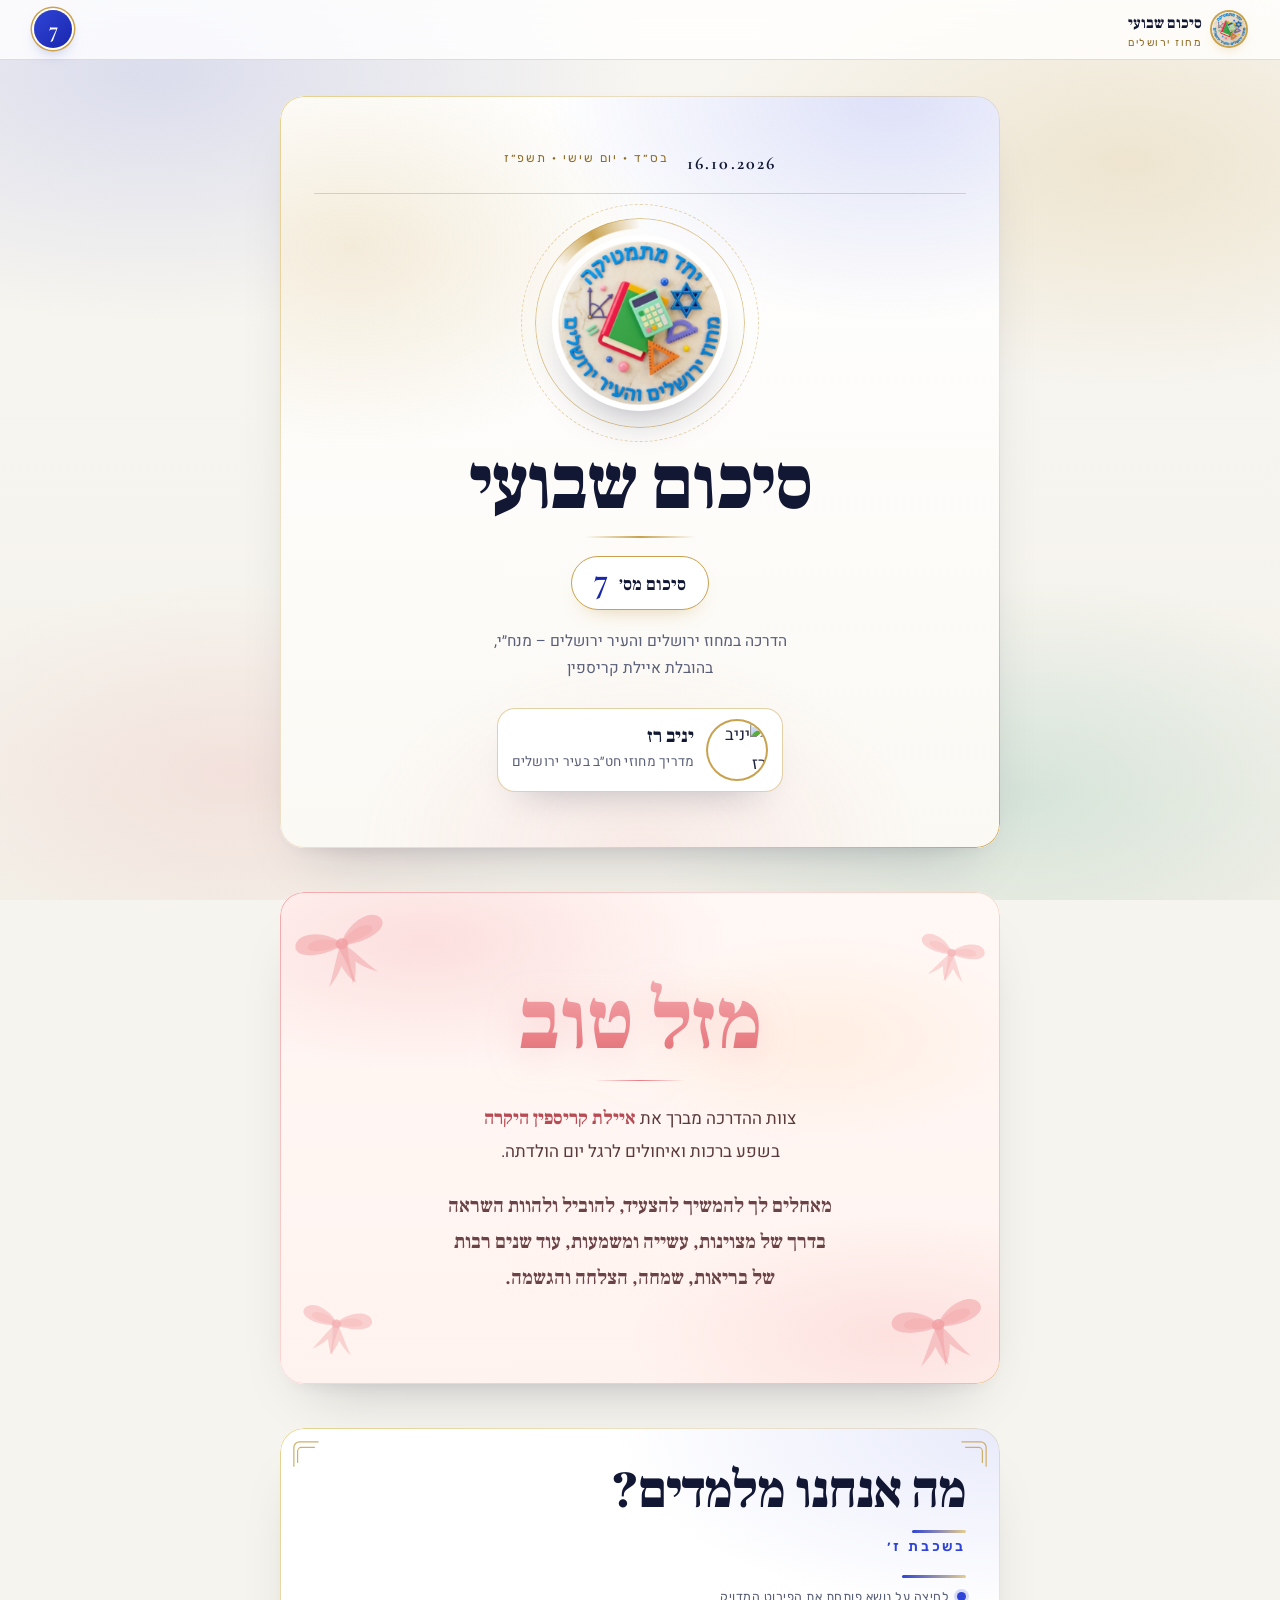
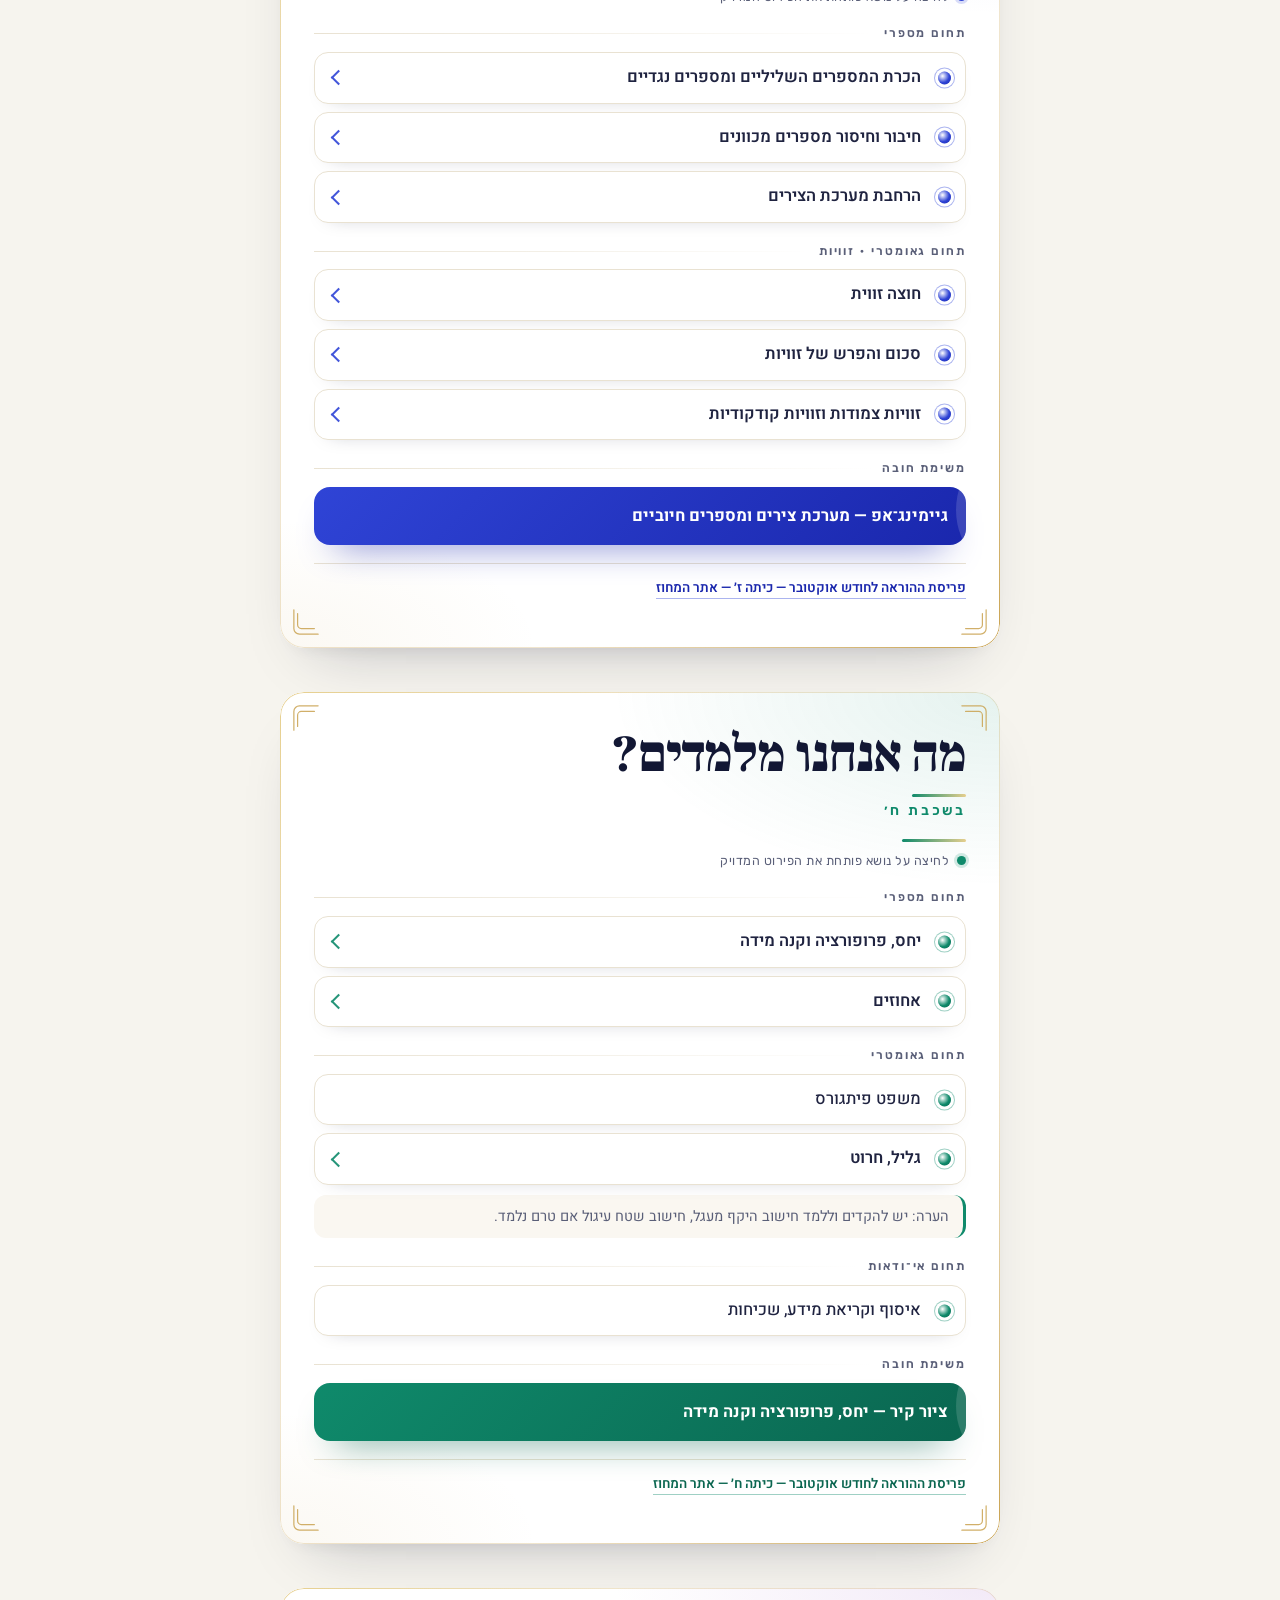
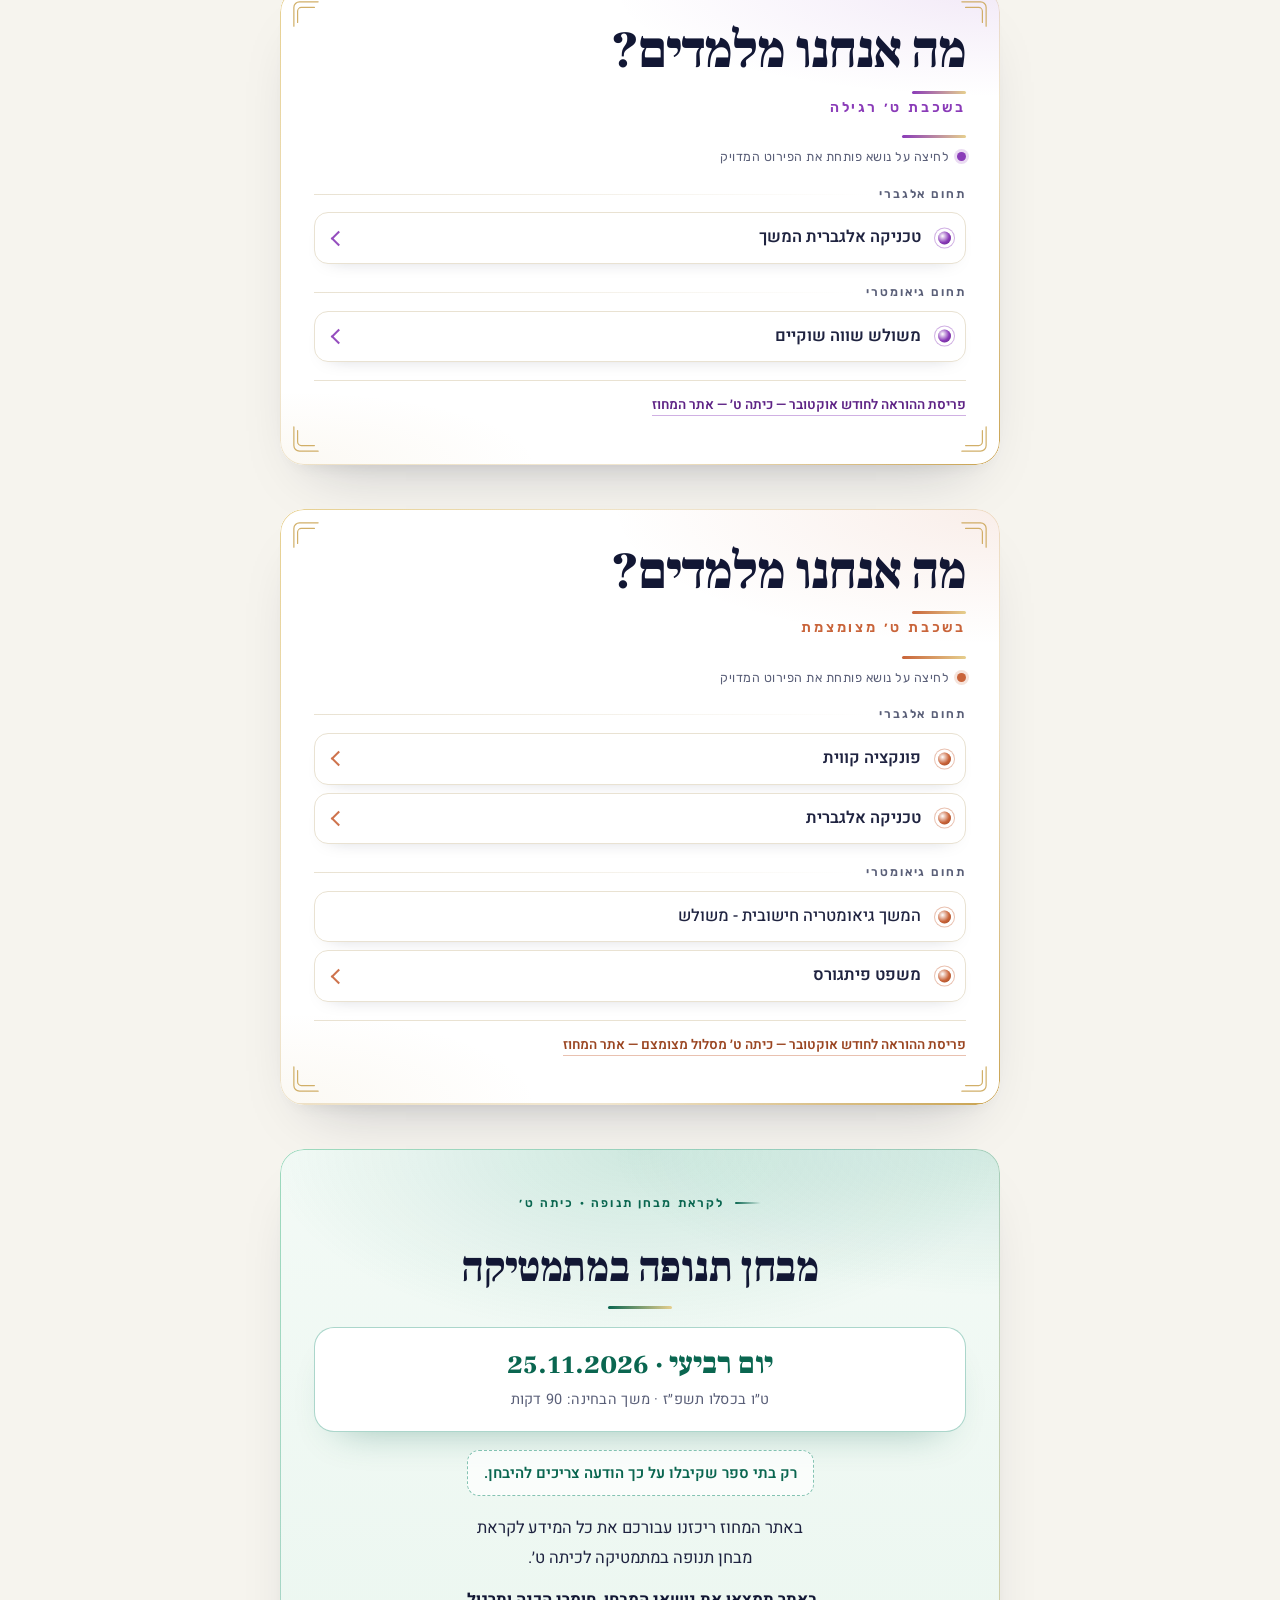
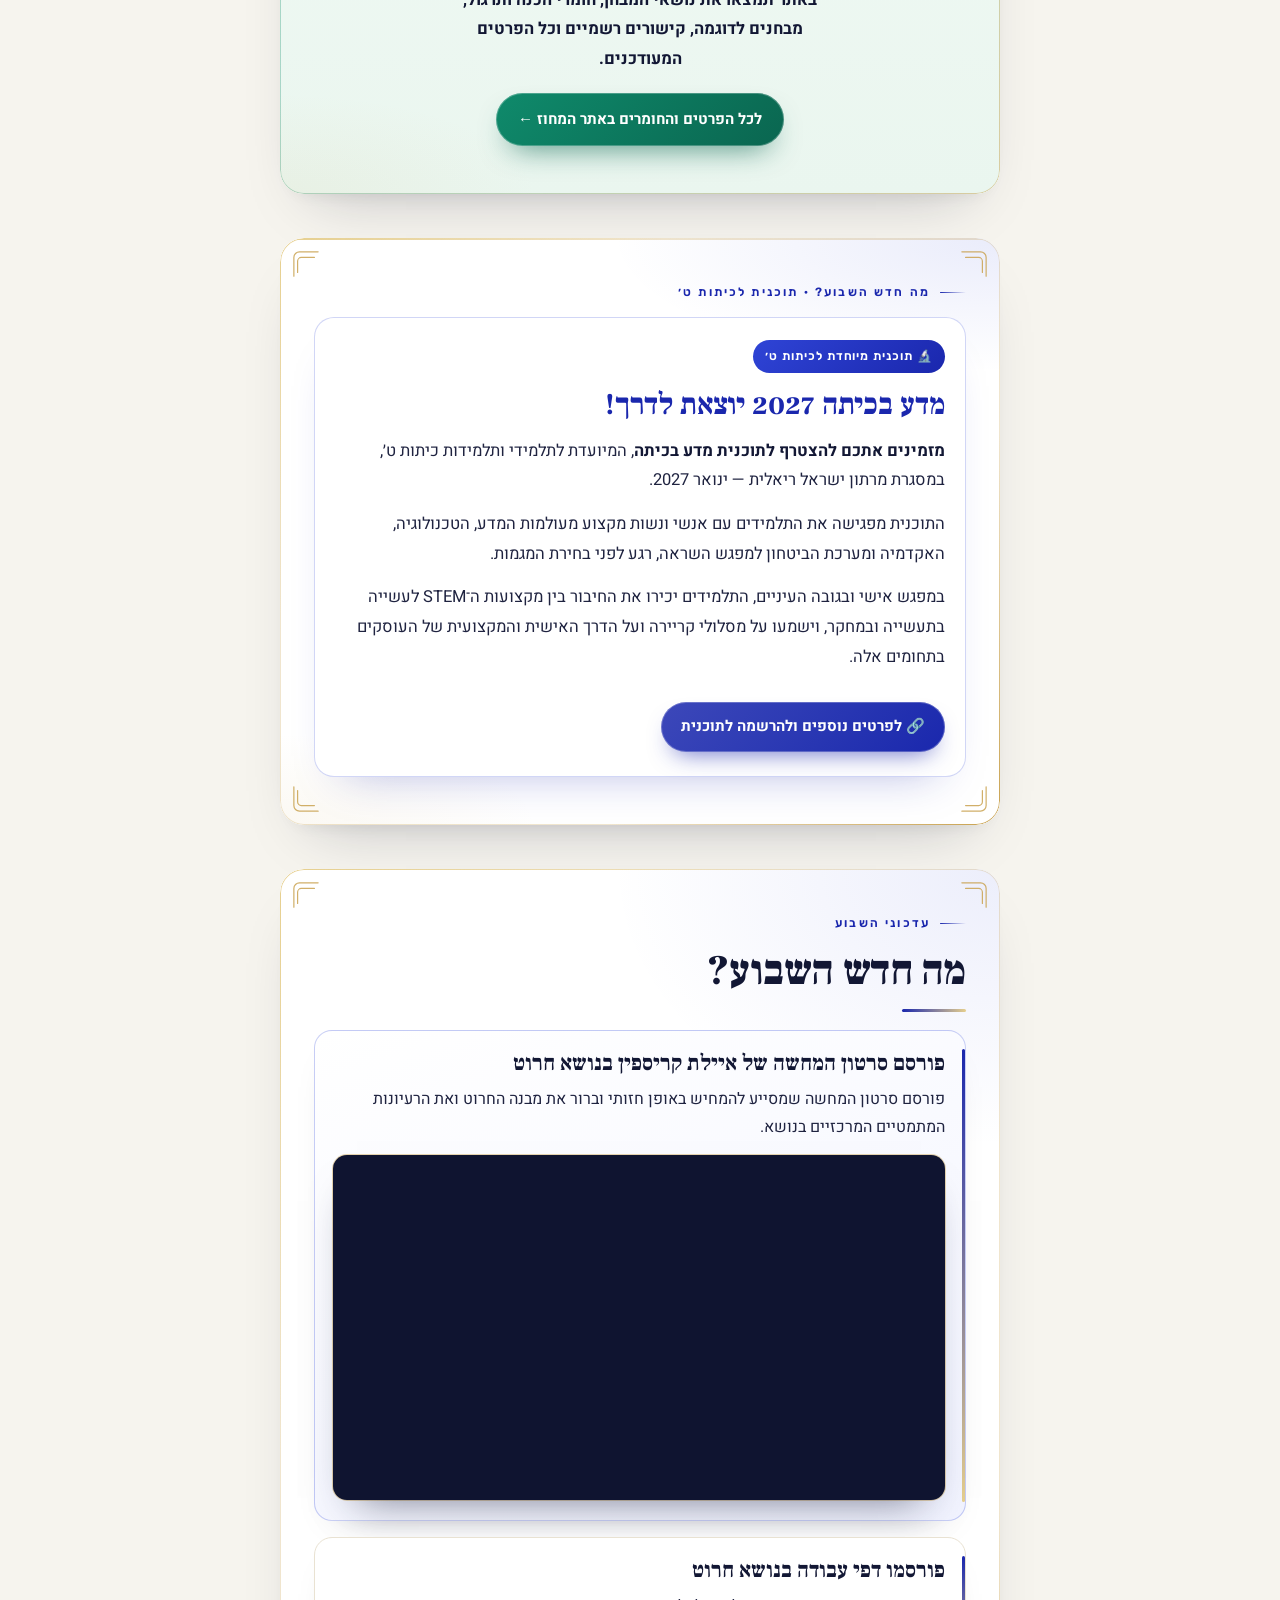
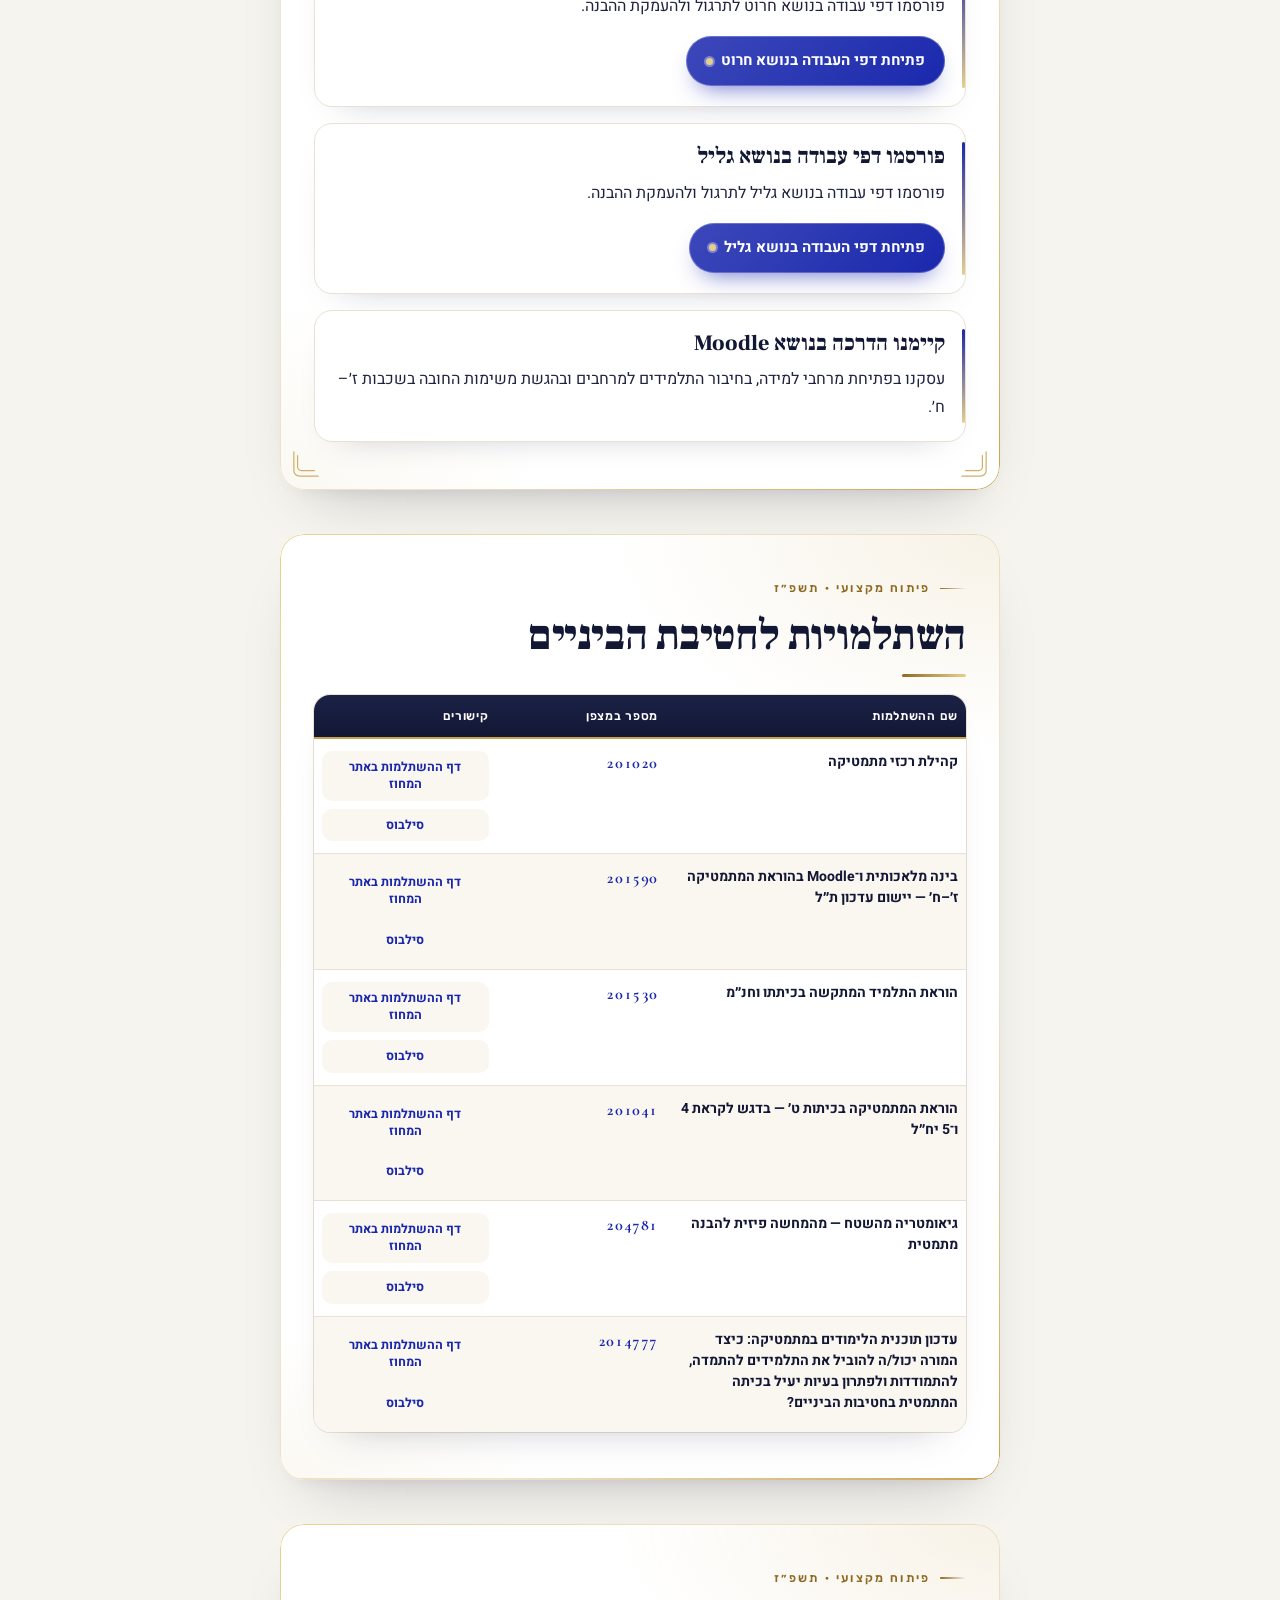
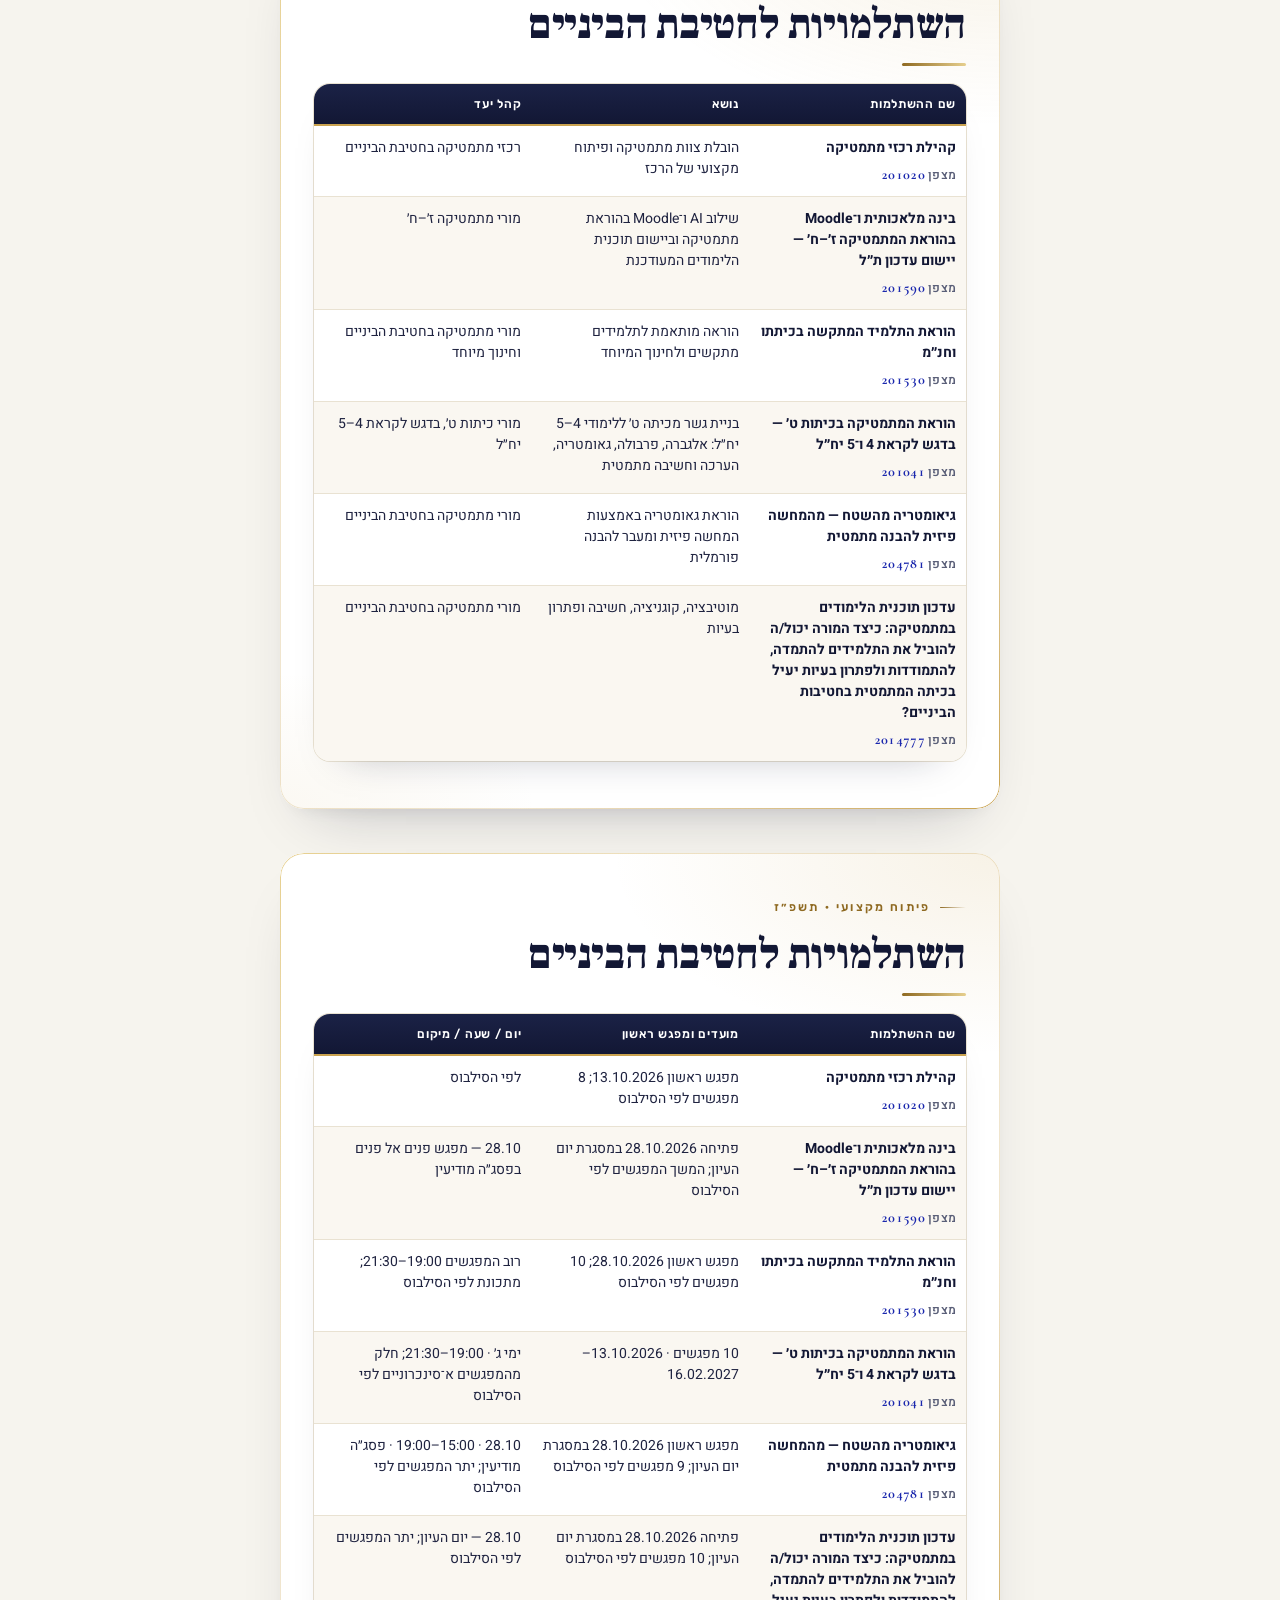
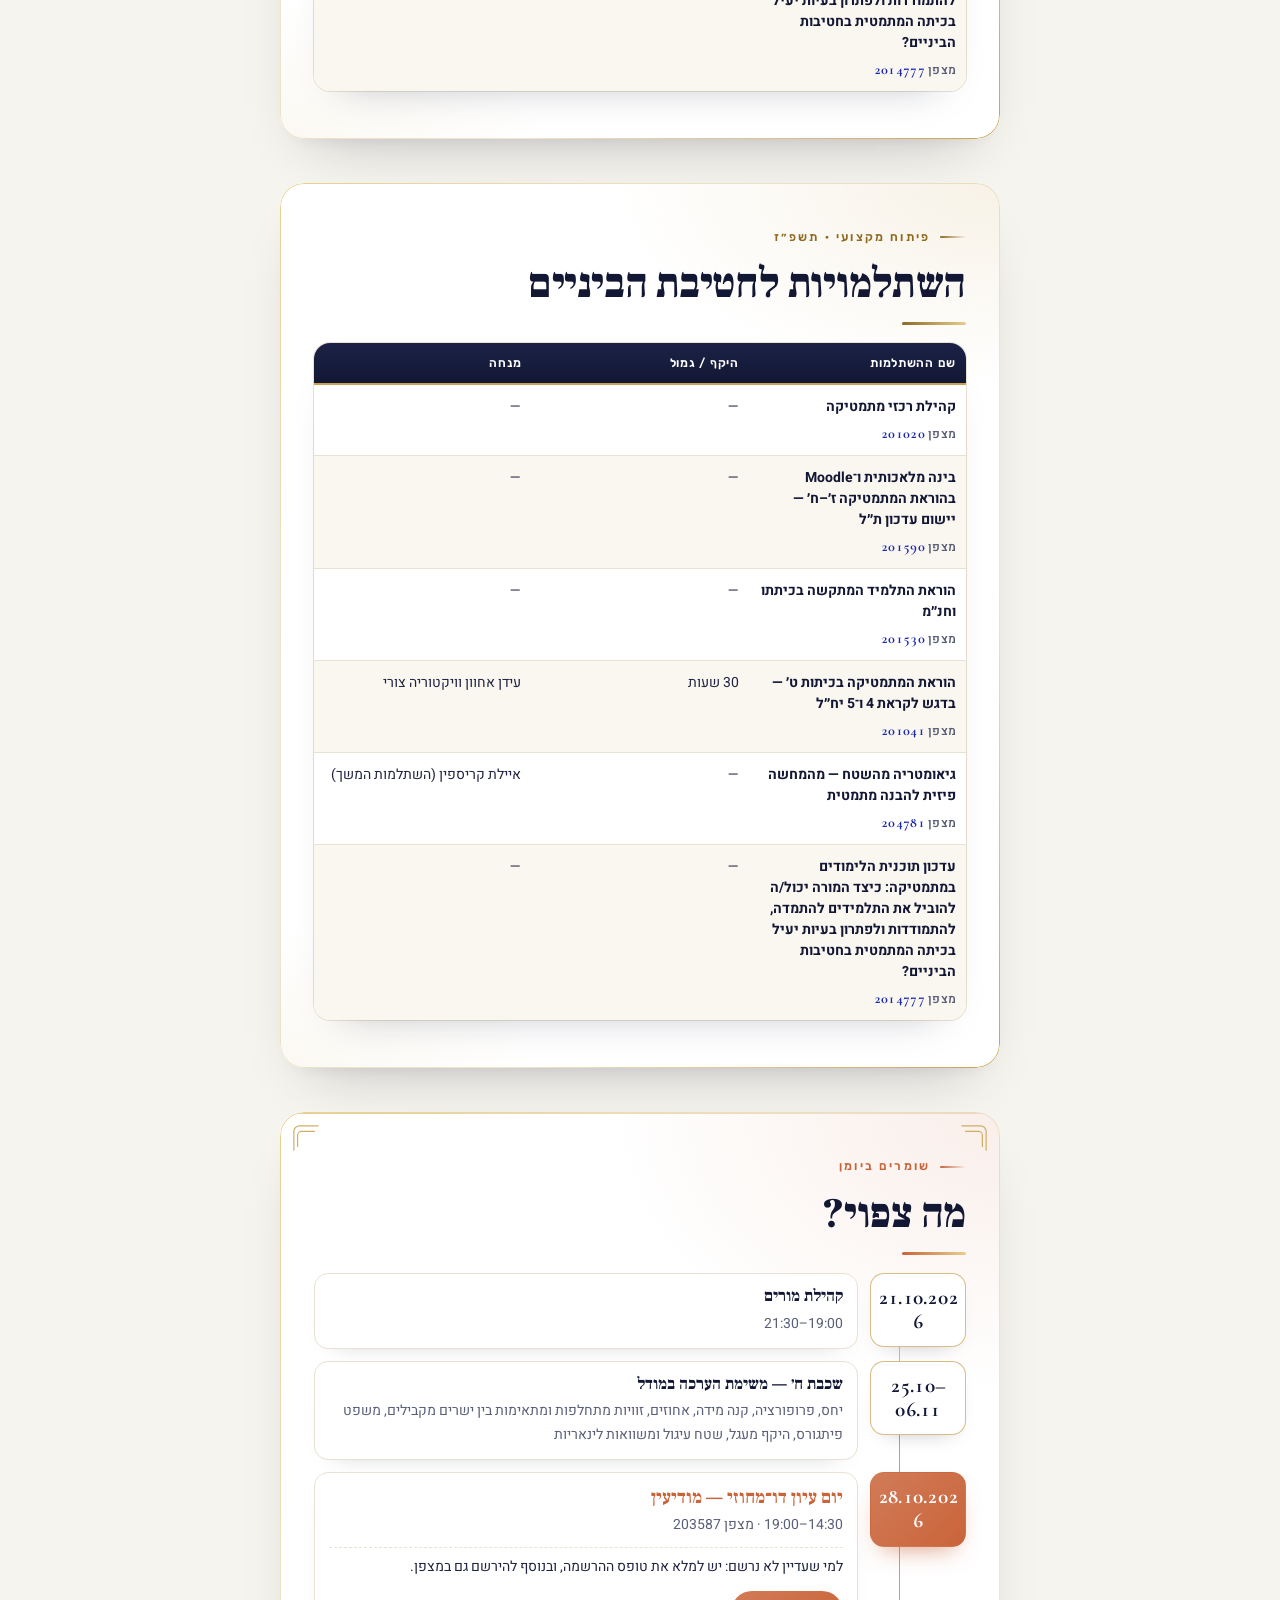
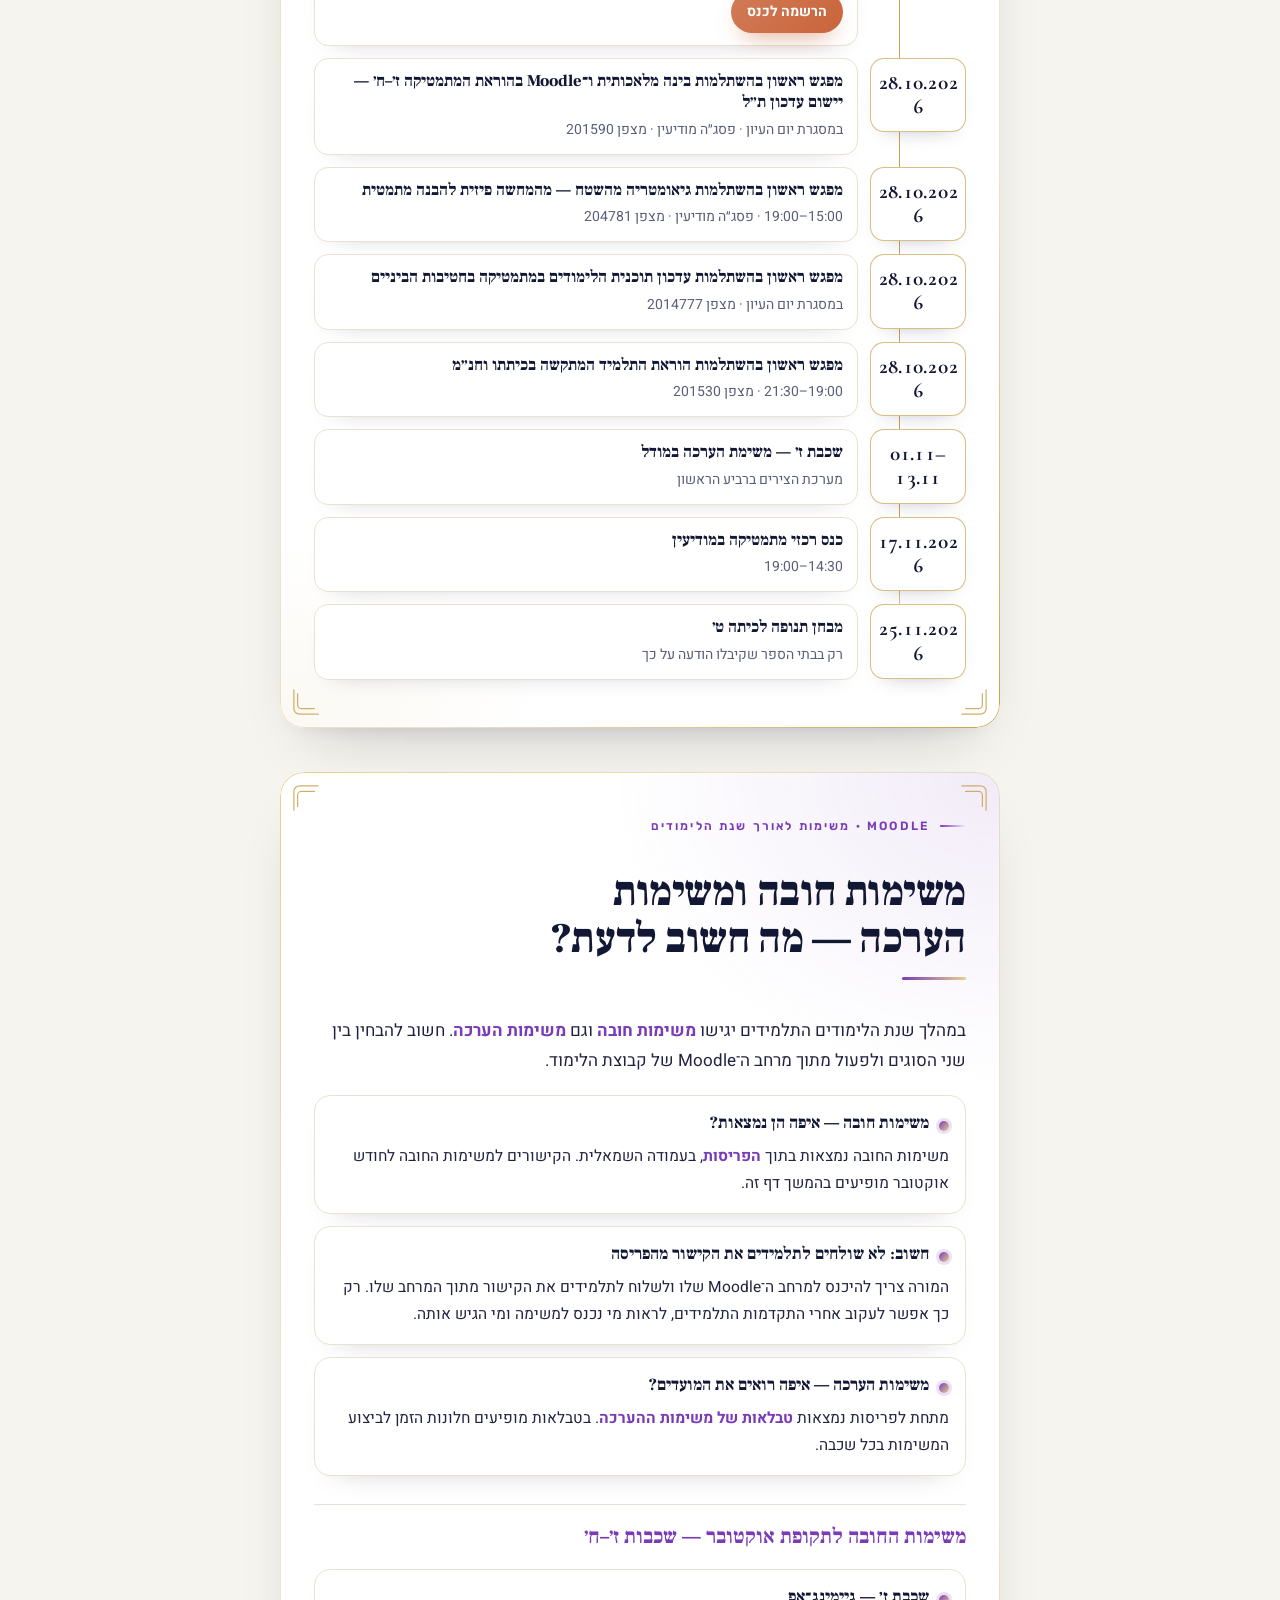
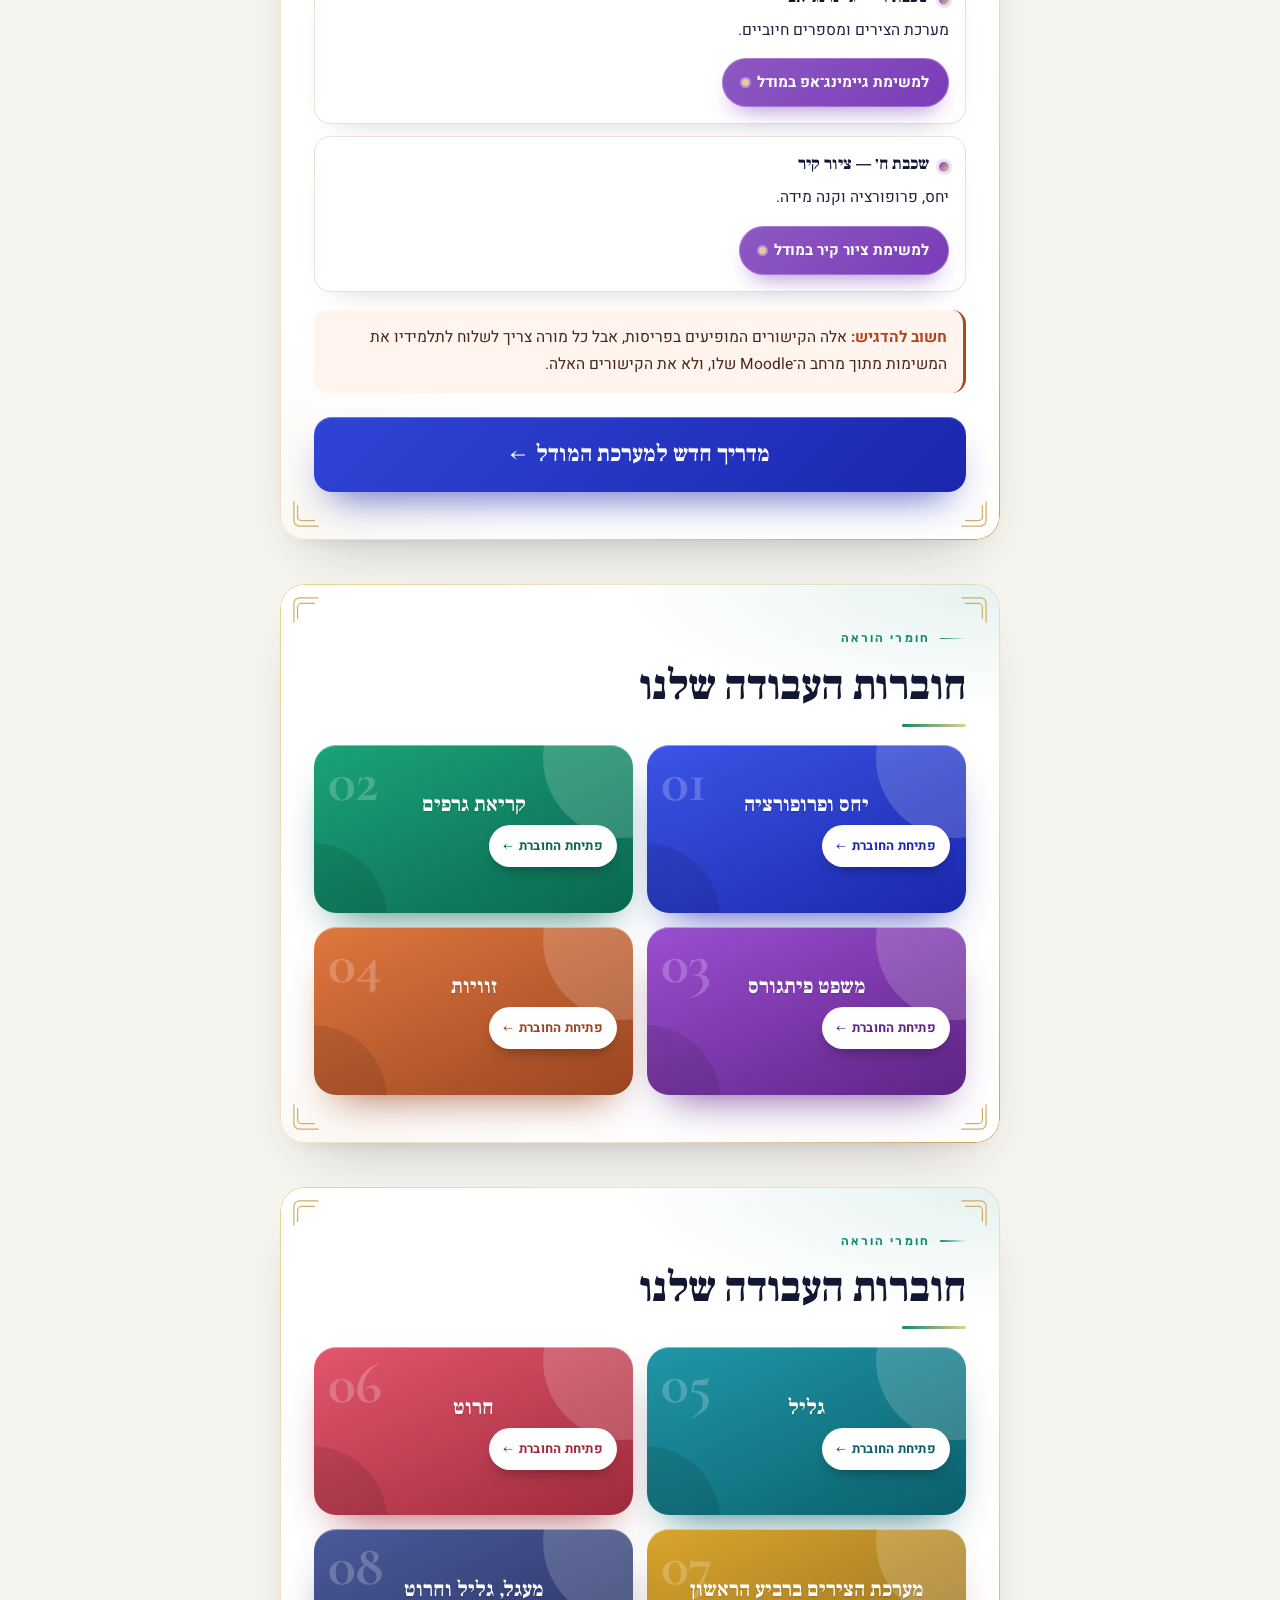
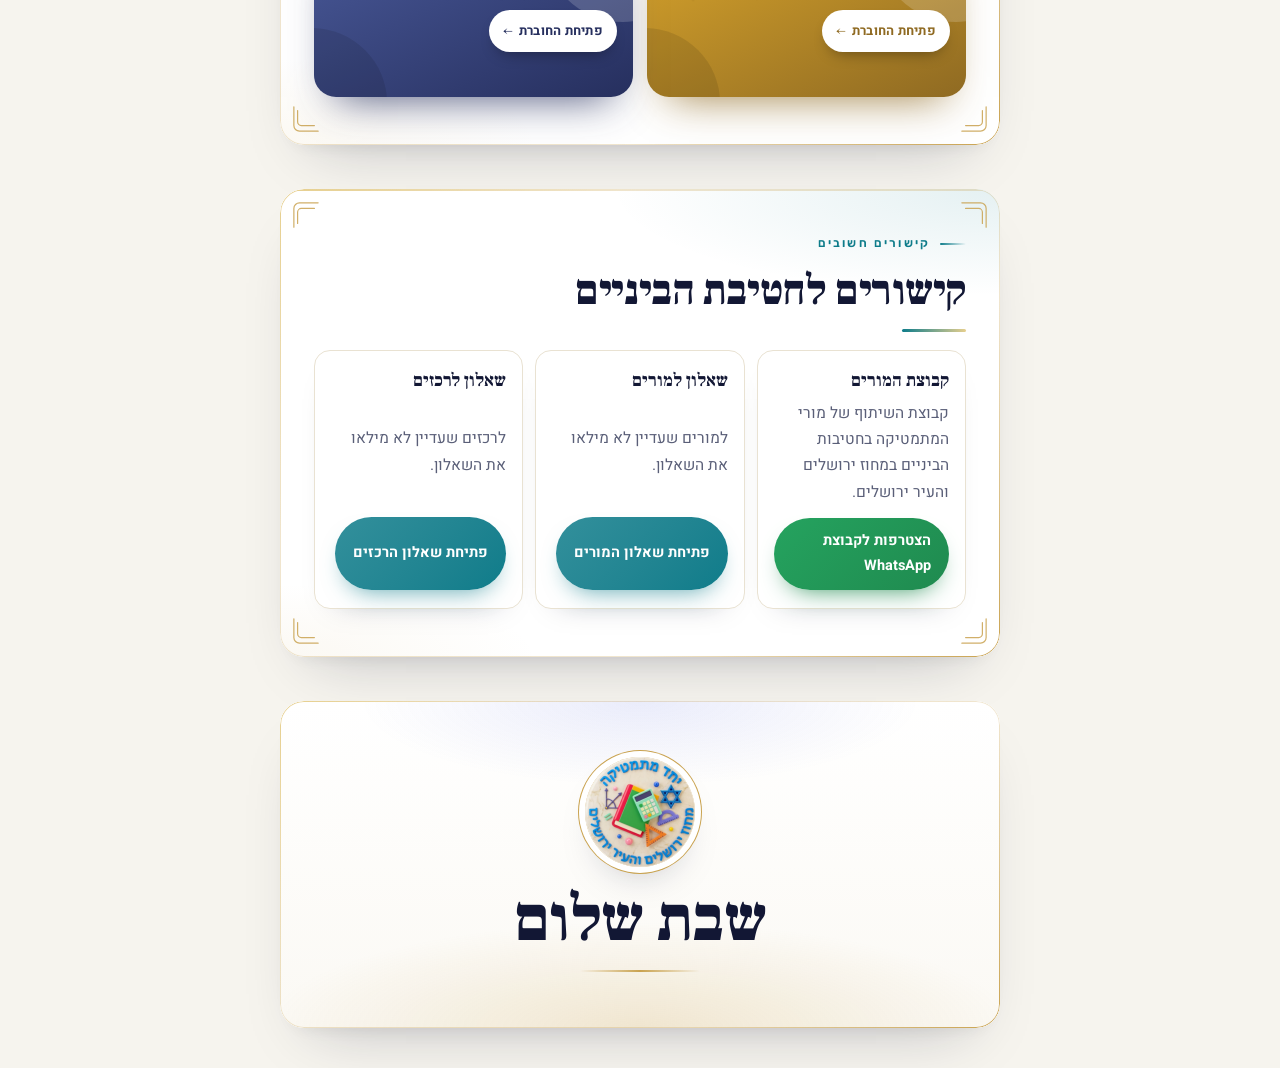
==== commit 6fe8592f: "מה אנחנו מלמדים: נושאים לחיצים עם יעדי הלמידה המדויקים (אוקטובר, לפי פריסות אתר המחוז ו-PDF משרד החי" ====
--- a/index.html
+++ b/index.html
@@ -3,7 +3,7 @@
 <head>
   <meta charset="utf-8">
   <meta name="viewport" content="width=device-width,initial-scale=1,viewport-fit=cover">
-  <meta name="theme-color" content="#0a0f24">
+  <meta name="theme-color" content="#f6f4ee">
   <meta name="description" content="סיכום שבועי מס׳ 7 — הדרכה במתמטיקה, מחוז ירושלים והעיר ירושלים">
   <title>סיכום שבועי מס׳ 7 | מחוז ירושלים</title>
   <link rel="preconnect" href="https://fonts.googleapis.com">
@@ -65,17 +65,62 @@
     </div>
   </section>
 
-  <!-- ===== מה אנחנו מלמדים? — דף נפרד לכל שכבה ===== -->
+  <!-- ===== מה אנחנו מלמדים? — דף נפרד לכל שכבה; אוקטובר לפי פריסות ההוראה באתר המחוז ===== -->
   <section class="sheet grade-page grade-7 reveal" id="grade-7">
     <svg class="corner tl"><use href="#corner"/></svg><svg class="corner tr"><use href="#corner"/></svg><svg class="corner bl"><use href="#corner"/></svg><svg class="corner br"><use href="#corner"/></svg>
     <div class="sheet-inner grade-page-inner">
       <h2 class="grade-page-title"><span class="grade-title-main">מה אנחנו מלמדים?</span><span class="grade-title-sub">בשכבת ז׳</span></h2>
+      <p class="tap-hint">לחיצה על נושא פותחת את הפירוט המדויק</p>
       <article class="grade-sheet">
-        <div><h4>תחום מספרי</h4><ul><li>מספרים שליליים ומספרים נגדיים</li><li>חיבור וחיסור מספרים מכוונים</li><li>הרחבת מערכת הצירים</li></ul></div>
-        <div><h4>תחום גאומטרי</h4><ul><li>חוצה זווית</li><li>סכום והפרש זוויות</li><li>זוויות צמודות וקודקודיות</li></ul></div>
+        <div><h4>תחום מספרי</h4><ul><li><button type="button" class="topic-btn" data-panel="p7-1">הכרת המספרים השליליים ומספרים נגדיים</button></li><li><button type="button" class="topic-btn" data-panel="p7-2">חיבור וחיסור מספרים מכוונים</button></li><li><button type="button" class="topic-btn" data-panel="p7-3">הרחבת מערכת הצירים</button></li></ul></div>
+        <div><h4>תחום גאומטרי · זוויות</h4><ul><li><button type="button" class="topic-btn" data-panel="p7-4">חוצה זווית</button></li><li><button type="button" class="topic-btn" data-panel="p7-5">סכום והפרש של זוויות</button></li><li><button type="button" class="topic-btn" data-panel="p7-6">זוויות צמודות וזוויות קודקודיות</button></li></ul></div>
         <div><h4>משימת חובה</h4><p>גיימינג־אפ — מערכת צירים ומספרים חיוביים</p></div>
       </article>
-      <p class="source-line"><a href="https://meyda.education.gov.il/files/Pop/0files/matmatika/Chativat-Beynayim/tashpaz/prisa_7.pdf" target="_blank" rel="noopener noreferrer">פריסת ההוראה של משרד החינוך לכיתה ז׳ — תשפ״ז (PDF)</a></p>
+      <p class="source-line"><a href="https://jerusalem2.vercel.app/chativat-beynayim/prisot/prisa-7/october/" target="_blank" rel="noopener noreferrer">פריסת ההוראה לחודש אוקטובר — כיתה ז׳ — אתר המחוז</a></p>
+      <div class="topic-panels" hidden>
+<section class="topic-panel" id="p7-1" data-title="היכרות עם מספרים מכוונים (כולל מספרים נגדיים)">
+  <p class="panel-eyebrow">יעד למידה · משרד החינוך · שכבת ז׳</p>
+  <h3>היכרות עם מספרים מכוונים (כולל מספרים נגדיים)</h3>
+  <p class="panel-label">יעדי למידה</p>
+  <ul class="targets"><li>התלמיד יכיר את המספרים השליליים ואת יחס הסדר בין המספרים.</li><li class="sub">כולל היכרות של המספרים השליליים כאובייקטים מתמטיים שיש בהם שימוש לתיאור מצבים בעולם האמיתי.</li><li>התלמיד ידע למצוא מספרים נגדיים ויכיר את מושג הערך המוחלט.</li><li class="sub">כולל המשמעויות השונות שיש לסימן (-).</li></ul>
+  <div class="panel-actions"><a href="https://meyda.education.gov.il/files/Pop/0files//matmatika/Chativat-Beynayim/curriculum/learningTarget/7thGrade/positive&negative_lt.pdf" target="_blank" rel="noopener noreferrer">קובץ יעד הלמידה וחומרי ההוראה (PDF)</a></div>
+</section>
+<section class="topic-panel" id="p7-2" data-title="חיבור חיסור מספרים מכוונים (כולל מספרים נגדיים)">
+  <p class="panel-eyebrow">יעד למידה · משרד החינוך · שכבת ז׳</p>
+  <h3>חיבור חיסור מספרים מכוונים (כולל מספרים נגדיים)</h3>
+  <p class="panel-label">יעדי למידה</p>
+  <ul class="targets"><li>התלמיד ידע לחבר מספרים מכוונים באמצעות מודלים שונים.</li><li>התלמיד ידע לחסר מספרים מכוונים.</li><li>התלמיד ידע לפעול לפי כללי החשבון בחיסור וחיבור מספרים מכוונים.</li></ul>
+  <div class="panel-actions"><a href="https://meyda.education.gov.il/files/Pop/0files//matmatika/Chativat-Beynayim/curriculum/learningTarget/7thGrade/add_subtract_lt.pdf" target="_blank" rel="noopener noreferrer">קובץ יעד הלמידה וחומרי ההוראה (PDF)</a></div>
+</section>
+<section class="topic-panel" id="p7-3" data-title="הרחבת מערכת הצירים">
+  <p class="panel-eyebrow">יעד למידה · משרד החינוך · שכבת ז׳</p>
+  <h3>הרחבת מערכת הצירים</h3>
+  <p class="panel-label">יעדי למידה</p>
+  <ul class="targets"><li>התלמיד ידע לזהות ולמקם שיעורי נקודות במערכת צירים מלאה ויבחין בין ארבעת הרביעים.</li><li>התלמיד ידע להשלים שיעורי קודקודים של צורות במערכת צירים מלאה ולחשב אורכי קטעים ושטחים.</li><li>התלמיד ידע לקרוא גרף נקודות במערכת צירים.</li><li>התלמיד ידע להשתמש במערכת צירים לייצוג וניתוח של נתונים בהקשרים חוץ מתמטיים (למשל מפות).</li><li>התלמיד יפרש נתונים במערכת צירים ובמידת הצורך ידע להסיק מסקנות מהייצוג, תוך הפעלת חשיבה רפלקטיבית בהקשר לשימוש במערכת צירים מלאה.</li></ul>
+  <div class="panel-actions"><a href="https://meyda.education.gov.il/files/Pop/0files//matmatika/Chativat-Beynayim/curriculum/learningTarget/7thGrade/tzirim_4_lt.pdf" target="_blank" rel="noopener noreferrer">קובץ יעד הלמידה וחומרי ההוראה (PDF)</a></div>
+</section>
+<section class="topic-panel" id="p7-4" data-title="חוצה זווית">
+  <p class="panel-eyebrow">יעד למידה · משרד החינוך · שכבת ז׳</p>
+  <h3>חוצה זווית</h3>
+  <p class="panel-label">יעדי למידה</p>
+  <ul class="targets"><li>התלמיד יבין שמשמעות חוצה הזווית היא קרן המחלקת את הזווית לשני חלקים השווים זה לזה בדיוק, כולל מעבר בצורה חלקה בין ייצוג פיזי-מוחשי (קיפול נייר), ייצוג חזותי (סרטוט גאומטרי), וייצוג אלגברי (משוואה המייצגת את שוויון הזוויות).</li><li>התלמיד יוכל לפתור תרגילים המשלבים ביטויים אלגבריים, על ידי הבנת העיקרון הגאומטרי (שוויון הזוויות) ושימוש במשוואה אלגברית. (בהתאמה לרצף הלמידה הנושא יכול להילמד בתחום האלגברי), כולל הערכת היתכנות התוצאה החשבונית או האלגברית שקיבל (למשל, פסילת פתרון אלגברי שנותן זווית שלילית) מתוך הבנת ההקשר הגאומטרי.</li></ul>
+  <div class="panel-actions"><a href="https://meyda.education.gov.il/files/Pop/0files//matmatika/Chativat-Beynayim/curriculum/learningTarget/7thGrade/crossing_angle_lt.pdf" target="_blank" rel="noopener noreferrer">קובץ יעד הלמידה וחומרי ההוראה (PDF)</a></div>
+</section>
+<section class="topic-panel" id="p7-5" data-title="סכום והפרש של זוויות">
+  <p class="panel-eyebrow">יעד למידה · משרד החינוך · שכבת ז׳</p>
+  <h3>סכום והפרש של זוויות</h3>
+  <p class="panel-label">יעדי למידה</p>
+  <ul class="targets"><li>התלמיד ידע להגדיר שזווית שטוחה שווה ל-180° (ומורכבת משתי זוויות ישרות), ושחיבור של 4 זוויות ישרות יוצר סיבוב שלם של 360°.</li><li>התלמיד יוכל לסרטט שתי זוויות בעלות קודקוד ושוק משותפים (זוויות סמוכות/צמודות) כדי להציג באופן גרפי סכום או הפרש של זוויות.</li><li>התלמיד יוכל לתרגם סרטוט של זוויות סמוכות לתרגיל חשבוני או אלגברי, ולהפך – לסרטט את הזוויות מתוך תרגיל נתון.</li><li>התלמיד יוכל להתמודד עם שאלות חקר בנושא חיבור וחיסור זוויות, להוכיח מתי לבעיה מסוימת יש מספר פתרונות שונים, ולזהות מתי קיימת סתירה פנימית שמונעת פתרון כלל.</li><li>התלמיד יוכל לתכנן ולסרטט זווית בגודל מבוקש על ידי שילוב (חיבור או חיסור) של מספר זוויות נתונות אחרות, בדרכים שונות.</li></ul>
+  <div class="panel-actions"><a href="https://meyda.education.gov.il/files/Pop/0files//matmatika/Chativat-Beynayim/curriculum/learningTarget/7thGrade/add_angles_lt.pdf" target="_blank" rel="noopener noreferrer">קובץ יעד הלמידה וחומרי ההוראה (PDF)</a></div>
+</section>
+<section class="topic-panel" id="p7-6" data-title="זוויות צמודות וזוויות קודקודיות">
+  <p class="panel-eyebrow">יעד למידה · משרד החינוך · שכבת ז׳</p>
+  <h3>זוויות צמודות וזוויות קודקודיות</h3>
+  <p class="panel-label">יעדי למידה</p>
+  <ul class="targets"><li>התלמיד יוכל להגדיר, להבחין ולזהות בסרטוט נתון זוויות צמודות וזוויות קודקודיות.</li><li>התלמיד יוכל לעבור בין ייצוגים כגון: מוחשי (קיפול נייר), מספרי, אלגברי, כדי לתאר ולנמק קשרים בין זוויות קודקודיות, זוויות צמודות וחוצי הזוויות שלהן.</li><li>התלמיד יוכל להסביר מדוע זוויות קודקודיות תמיד שוות זו לזו (תוך הישענות על תכונת ההשלמה ל-180° של הזוויות הצמודות להן), כולל חישוב ונימוק מדוע הזווית הנוצרת בין שני חוצי זוויות של זוויות צמודות היא תמיד זווית ישרה.</li><li>התלמיד יידע לזהות סתירות בסרטוטים או בנתונים (למשל, שתי זוויות שנטען כי הן קודקודיות אך גודלן שונה) ולבקר אותם תוך שימוש בחוקים הגאומטריים שלמד.</li></ul>
+  <div class="panel-actions"><a href="https://meyda.education.gov.il/files/Pop/0files//matmatika/Chativat-Beynayim/curriculum/learningTarget/7thGrade/tzmudot&kodkodiot_lt.pdf" target="_blank" rel="noopener noreferrer">קובץ יעד הלמידה וחומרי ההוראה (PDF)</a></div>
+</section>
+      </div>
     </div>
   </section>
 
@@ -83,12 +128,37 @@
     <svg class="corner tl"><use href="#corner"/></svg><svg class="corner tr"><use href="#corner"/></svg><svg class="corner bl"><use href="#corner"/></svg><svg class="corner br"><use href="#corner"/></svg>
     <div class="sheet-inner grade-page-inner">
       <h2 class="grade-page-title"><span class="grade-title-main">מה אנחנו מלמדים?</span><span class="grade-title-sub">בשכבת ח׳</span></h2>
+      <p class="tap-hint">לחיצה על נושא פותחת את הפירוט המדויק</p>
       <article class="grade-sheet">
-        <div><h4>תחום מספרי</h4><ul><li>יחס</li><li>פרופורציה</li><li>קנה מידה</li><li>אחוזים</li></ul></div>
-        <div><h4>גאומטריה</h4><ul><li>משפט פיתגורס</li><li>גליל</li><li>חרוט</li></ul></div>
-        <div><h4>אי־ודאות וסטטיסטיקה</h4><ul><li>איסוף מידע</li><li>קריאת מידע</li><li>שכיחות</li></ul></div>
+        <div><h4>תחום מספרי</h4><ul><li><button type="button" class="topic-btn" data-panel="p8-1">יחס, פרופורציה וקנה מידה</button></li><li><button type="button" class="topic-btn" data-panel="p8-2">אחוזים</button></li></ul></div>
+        <div><h4>תחום גאומטרי</h4><ul><li><span class="topic-plain">משפט פיתגורס</span></li><li><button type="button" class="topic-btn" data-panel="p8-3">גליל, חרוט</button></li></ul><p class="domain-note">הערה: יש להקדים וללמד חישוב היקף מעגל, חישוב שטח עיגול אם טרם נלמד.</p></div>
+        <div><h4>תחום אי־ודאות</h4><ul><li><span class="topic-plain">איסוף וקריאת מידע, שכיחות</span></li></ul></div>
         <div><h4>משימת חובה</h4><p>ציור קיר — יחס, פרופורציה וקנה מידה</p></div>
       </article>
+      <p class="source-line"><a href="https://jerusalem2.vercel.app/chativat-beynayim/prisot/prisa-8/october/" target="_blank" rel="noopener noreferrer">פריסת ההוראה לחודש אוקטובר — כיתה ח׳ — אתר המחוז</a></p>
+      <div class="topic-panels" hidden>
+<section class="topic-panel" id="p8-1" data-title="יחס, פרופורציה וקנה מידה">
+  <p class="panel-eyebrow">יעד למידה · משרד החינוך · שכבת ח׳</p>
+  <h3>יחס, פרופורציה וקנה מידה</h3>
+  <p class="panel-label">יעדי למידה</p>
+  <ul class="targets"><li>התלמיד יזהה מצבים בהם מופיע יחס (כגון: מתכון, מהירות נסיעה)</li><li class="sub">כולל יחס של היקפים, שטחים וכדומה.</li><li>התלמיד ידע לבטא יחס בדרכים שונות (למשל כשבר, באופן מילולי, כזוג של מספרים) כולל יכולת לקבל יחס בין תת קבוצה לקבוצה כולה בהינתן יחס בין כמות האיברים שתי תת קבוצות.</li><li>התלמיד ידע לבטא יחס באמצעות ביטויים אלגבריים.</li><li>התלמיד ידע לפתור בעיות בהינתן יחס בין כמויות ונתון נוסף וימצא את הכמויות החסרות.</li><li>התלמיד יבין ששימוש ביחס הוא בין כמויות מאותו הסוג (כגון: מספר איברים בקבוצה) או בין כמויות מסוגים שונים (כגון: מהירות).</li><li>התלמיד יפתח חשיבה העוסקת ביחס (לא רק חישובי-אלגוריתמי) (כגון: הערכה/אומדן כמויות בהינתן יחס מסוים ביניהם).</li><li>התלמיד יבין את המשמעות של מושג הפרופורציה לא כתרגיל אלגברי אלא כיחסים שווים בין גדלים שונים.</li><li>התלמיד ידע למצוא המספר x החסר בפרופורציה מהסוג: a/b = x/c.</li><li>התלמיד ידע להמיר פרופורציה בפרופורציה השקולה לה.</li><li>התלמיד ידע להסביר תופעה רלוונטית באמצעות שימוש בפרופורציות ויחסים.</li><li>התלמיד ידע להבין אילו שינויים משנים את הפרופורציה ואילו אינם משנים את הפרופורציה.</li><li>התלמיד ידע להמיר יחידות מידה לצורך יישום יחס בפתרון שאלות העוסקות בקנה מידה ויבין ששינוי מידות לא משנה את היחס.</li></ul>
+  <div class="panel-actions"><a href="https://meyda.education.gov.il/files/Pop/0files//matmatika/Chativat-Beynayim/curriculum/learningTarget/8thGrade/ratio&proportion_lt.pdf" target="_blank" rel="noopener noreferrer">קובץ יעד הלמידה וחומרי ההוראה (PDF)</a></div>
+</section>
+<section class="topic-panel" id="p8-2" data-title="אחוזים">
+  <p class="panel-eyebrow">יעד למידה · משרד החינוך · שכבת ח׳</p>
+  <h3>אחוזים</h3>
+  <p class="panel-label">יעדי למידה</p>
+  <ul class="targets"><li>התלמיד ידע להעריך סדר גודל בהינתן אחוזים ללא חישוב מדויק.</li><li>התלמיד ידע לחשב אחוז מתוך גודל נתון.</li><li>התלמיד ידע לחשב שלם בהינתן האחוז של הכמות החלקית.</li><li>התלמיד ידע לחשב אחוז שינוי כשהשלם משתנה (שימוש באחוזים במצבים דינמיים כגון: הקטנה, הגדלה).</li><li>התלמיד ידע להשתמש באחוזים בפתרון שאלות מציאותיות כבסיס להשוואה הוגנת.</li><li>התלמיד יבין את הקשר בין אחוז לבין יחס ופרופורציה.</li><li>התלמיד יבין השפעה מצטברת של שינויים באחוזים עוקבים על היחס לשלם המקורי.</li><li>התלמיד יבין שבשינויים עוקבים באחוזים ה&quot;שלם&quot; עשוי להשתנות משלב לשלב, ויוכל לחשב את השינוי הכולל במקרים של התייקרות או הוזלה.</li><li>התלמיד יבחין בין חיבור של כמויות לבין חיבור של שיעורי אחוזים, ויזהה מצבים שבהם חיבור שיעורי האחוזים אינו נכון.</li></ul>
+  <div class="panel-actions"><a href="https://meyda.education.gov.il/files/Pop/0files//matmatika/Chativat-Beynayim/curriculum/learningTarget/8thGrade/percent_lt.pdf" target="_blank" rel="noopener noreferrer">קובץ יעד הלמידה וחומרי ההוראה (PDF)</a></div>
+</section>
+<section class="topic-panel" id="p8-3" data-title="גליל וחרוט">
+  <p class="panel-eyebrow">יעד למידה · משרד החינוך · שכבת ח׳</p>
+  <h3>גליל וחרוט</h3>
+  <p class="panel-label">יעדי למידה</p>
+  <ul class="targets"><li>התלמיד יכיר את מושגי היסוד ותכונות המבנה של הגליל והחרוט (בסיסים, קודקוד, גובה ומעטפת).</li><li>התלמיד יבין את המבנה המרחבי של הצורות, וידע לשרטט פריסה של גליל ישר מתוך הבנה שמעטפתו היא מלבן.</li><li>התלמיד יבין מהו &quot;חתך צירי&quot; בחרוט (משולש שווה שוקיים שקודקודו הוא קודקוד החרוט ובסיסו הוא קוטר העיגול), וידע לחשב את שטחו.</li><li>התלמיד ידע לחשב את הנפח, שטח המעטפת ושטח הפנים של גליל, וכן את נפח החרוט, באמצעות כלים מספריים ואלגבריים (כולל המרת יחידות מידה בהתאם לצורך).</li><li>התלמיד יבין את ההשפעה של שינויים בממדי הגליל, וידע לנתח כיצד שינוי (חיבורי או כפלי) באורך הרדיוס והגובה משפיע על שטח הפנים הכולל שלו.</li></ul>
+  <div class="panel-actions"><a href="https://meyda.education.gov.il/files/Pop/0files//matmatika/Chativat-Beynayim/curriculum/learningTarget/8thGrade/cylinder_cone_lt.pdf" target="_blank" rel="noopener noreferrer">קובץ יעד הלמידה וחומרי ההוראה (PDF)</a></div>
+</section>
+      </div>
     </div>
   </section>
 
@@ -96,10 +166,28 @@
     <svg class="corner tl"><use href="#corner"/></svg><svg class="corner tr"><use href="#corner"/></svg><svg class="corner bl"><use href="#corner"/></svg><svg class="corner br"><use href="#corner"/></svg>
     <div class="sheet-inner grade-page-inner">
       <h2 class="grade-page-title"><span class="grade-title-main">מה אנחנו מלמדים?</span><span class="grade-title-sub">בשכבת ט׳ רגילה</span></h2>
+      <p class="tap-hint">לחיצה על נושא פותחת את הפירוט המדויק</p>
       <article class="grade-sheet">
-        <div><h4>אלגברה</h4><ul><li>פירוק לגורמים</li><li>תלת־איבר ריבועי</li><li>נוסחאות הכפל המקוצר</li><li>משוואות ריבועיות בסיסיות</li><li>שברים אלגבריים</li></ul></div>
-        <div><h4>גאומטריה</h4><ul><li>משפטים הפוכים במשולש שווה שוקיים</li><li>חוצה זווית הראש, גובה ותיכון</li><li>שילוב במערכת צירים</li></ul></div>
+        <div><h4>תחום אלגברי</h4><ul><li><button type="button" class="topic-btn" data-panel="p9a-1">טכניקה אלגברית המשך</button></li></ul></div>
+        <div><h4>תחום גיאומטרי</h4><ul><li><button type="button" class="topic-btn" data-panel="p9a-2">משולש שווה שוקיים</button></li></ul></div>
       </article>
+      <p class="source-line"><a href="https://jerusalem2.vercel.app/chativat-beynayim/prisot/prisa-9a/october/" target="_blank" rel="noopener noreferrer">פריסת ההוראה לחודש אוקטובר — כיתה ט׳ — אתר המחוז</a></p>
+      <div class="topic-panels" hidden>
+<section class="topic-panel" id="p9a-1" data-title="טכניקה אלגברית המשך">
+  <p class="panel-eyebrow">פריסת ההוראה · אתר המחוז · שכבת ט׳ רגילה</p>
+  <h3>טכניקה אלגברית המשך</h3>
+  <div class="panel-detail"><p>פירוק לגורמים בעזרת הוצאת גורם משותף, פירוק של תלת - איבר ריבועי (טרינום ריבועי כאשר המקדם) 1 ונוסחאות הכפל המקוצר פתרון משוואות ריבועיות בסיסיות באמצעות פירוק לגורמים צמצום שברים אלגבריים כפל וחילוק שברים אלגבריים</p></div>
+  
+  
+</section>
+<section class="topic-panel" id="p9a-2" data-title="משולש שווה שוקיים">
+  <p class="panel-eyebrow">פריסת ההוראה · אתר המחוז · שכבת ט׳ רגילה</p>
+  <h3>משולש שווה שוקיים</h3>
+  <div class="panel-detail"><p>משפטים הפוכים להוכחה כי משולש הוא שווה שוקיים.</p></div>
+  <p class="panel-label">הערות</p><p class="note">בכיתה ח התלמידים למדו את המשפט״במשולש שווה שוקיים חוצה זווית הראש, הגובה לבסיס והתיכון לבסיס</p>
+  <div class="panel-actions"><a href="https://docs.google.com/document/d/11jLweRSVFDczh8xqdkpDiREhy8nslzt92BJ5qyZEliI/edit?usp=sharing" target="_blank" rel="noopener noreferrer">חומרי למידה</a></div>
+</section>
+      </div>
     </div>
   </section>
 
@@ -107,11 +195,35 @@
     <svg class="corner tl"><use href="#corner"/></svg><svg class="corner tr"><use href="#corner"/></svg><svg class="corner bl"><use href="#corner"/></svg><svg class="corner br"><use href="#corner"/></svg>
     <div class="sheet-inner grade-page-inner">
       <h2 class="grade-page-title"><span class="grade-title-main">מה אנחנו מלמדים?</span><span class="grade-title-sub">בשכבת ט׳ מצומצמת</span></h2>
+      <p class="tap-hint">לחיצה על נושא פותחת את הפירוט המדויק</p>
       <article class="grade-sheet">
-        <div><h4>פונקציה קווית</h4><ul><li>שיפוע וקצב שינוי</li><li>ייצוג אלגברי וגרפי</li><li>נקודות חיתוך עם הצירים</li><li>מציאת משוואת ישר</li></ul></div>
-        <div><h4>אלגברה</h4><ul><li>חוק הפילוג והפילוג המורחב</li><li>פתרון משוואות פשוטות</li></ul></div>
-        <div><h4>גאומטריה</h4><ul><li>משפט פיתגורס</li><li>חישובי צלעות, היקפים ושטחים</li></ul></div>
+        <div><h4>תחום אלגברי</h4><ul><li><button type="button" class="topic-btn" data-panel="p9b-1">פונקציה קווית</button></li><li><button type="button" class="topic-btn" data-panel="p9b-2">טכניקה אלגברית</button></li></ul></div>
+        <div><h4>תחום גיאומטרי</h4><ul><li><span class="topic-plain">המשך גיאומטריה חישובית - משולש</span></li><li><button type="button" class="topic-btn" data-panel="p9b-3">משפט פיתגורס</button></li></ul></div>
       </article>
+      <p class="source-line"><a href="https://jerusalem2.vercel.app/chativat-beynayim/prisot/prisa-9b/october/" target="_blank" rel="noopener noreferrer">פריסת ההוראה לחודש אוקטובר — כיתה ט׳ מסלול מצומצם — אתר המחוז</a></p>
+      <div class="topic-panels" hidden>
+<section class="topic-panel" id="p9b-1" data-title="פונקציה קווית">
+  <p class="panel-eyebrow">פריסת ההוראה · אתר המחוז · שכבת ט׳ מצומצמת</p>
+  <h3>פונקציה קווית</h3>
+  <div class="panel-detail"><p>משמעות השיפוע בהקשר של קצב שינוי בשילוב שאלות אוריינות, ייצוג אלגברי וגרפי של פונקציה קווית, התאמה בין ייצוג אלגברי לגרפי, נקודה על ישר ומשמעותה, חיתוך עם הצירים, ישרים מקבילים.</p><p>הנושאים הבאים: מציאת שיפוע בעזרת שתי נקודות, משוואת קו ישר דרך שתי נקודות, נקודה ושיפוע - רק בקבוצות שמספיקים ללמד נקודות חיתוך עם הצירים, שטחים והיקפים במערכת צירים.</p></div>
+  <p class="panel-label">הערות</p><p class="note">יש לפתח הבנה בנושא זה.</p><p class="note">לא להתרכז בהיבטים טכניים של חישוב שיפוע באמצעות נוסחה.</p><p class="note">יש ללמד את הנושא בשילוב שאלות אוריינות מומלץ ללמוד בעזרת היחידה פונקציה קווית במרחב ט מצומצמת במודל.</p><p class="note">יש ללמד את הנושא בשילוב שאלות אינטגרטיביות, כולל שטחים של מצולעים במערכת צירים ומערכת משוואות לינארית בהקשר פונקציונלי (שאלות מתפתחות.)</p>
+  <div class="panel-actions"><a href="https://docs.google.com/document/d/12rGgYZSOE3srYS31rjKHxKPFWrdTtZ845XfvboGO90U/edit?usp=sharing" target="_blank" rel="noopener noreferrer">חומרי למידה</a></div>
+</section>
+<section class="topic-panel" id="p9b-2" data-title="טכניקה אלגברית">
+  <p class="panel-eyebrow">פריסת ההוראה · אתר המחוז · שכבת ט׳ מצומצמת</p>
+  <h3>טכניקה אלגברית</h3>
+  <div class="panel-detail"><p>חוק הפילוג וחוק הפילוג המורחב, פתרון משוואות פשוטות בעזרת חוק הפילוג.</p></div>
+  
+  <div class="panel-actions"><a href="https://docs.google.com/document/d/1XEiwwsgl92_H4wEiiz58RpCxKhKFPkXrbzEv9fGp0qg/edit?usp=sharing" target="_blank" rel="noopener noreferrer">חומרי למידה</a></div>
+</section>
+<section class="topic-panel" id="p9b-3" data-title="משפט פיתגורס">
+  <p class="panel-eyebrow">פריסת ההוראה · אתר המחוז · שכבת ט׳ מצומצמת</p>
+  <h3>משפט פיתגורס</h3>
+  <div class="panel-detail"><p>משפט פיתגורס, חישובי צלעות במשולשים, חישובי צלעות בצורות מורכבות, חישובי היקפים ושטחים</p></div>
+  <p class="panel-label">הערות</p><p class="note">לשלב פיתגורס גם בפונקציות ובהמשך גם בדמיון משולשים.</p><p class="note">מומלץ לתרגל גם תרגילים בהן תוצאות חישוב השורש אינן מספרים שלמים מומלץ ללמוד בעזרת היחידה פונקציה קווית במרחב ט מצומצמת במודל.</p>
+  <div class="panel-actions"><a href="https://docs.google.com/document/d/1GUZMxGSjoXzouEym5KTsYbCkbRaY9Fi77UtBb4mUXls/edit?usp=sharing" target="_blank" rel="noopener noreferrer">חומרי למידה</a></div>
+</section>
+      </div>
     </div>
   </section>
 
@@ -188,14 +300,14 @@
       <h2>השתלמויות לחטיבת הביניים</h2>
       <div class="training-wrap">
         <table class="training-table true-training-table cols-id">
-          <thead><tr><th>שם ההשתלמות</th><th>מספר במצפן</th><th>סילבוס</th></tr></thead>
+          <thead><tr><th>שם ההשתלמות</th><th>מספר במצפן</th><th>קישורים</th></tr></thead>
           <tbody>
-            <tr><td><strong>קהילת רכזי מתמטיקה</strong></td><td><b dir="ltr">201020</b></td><td><a href="https://drive.google.com/file/d/1QHYojSXEUtFHHtRDhhAb9guiXE4tF-oR/view" target="_blank" rel="noopener noreferrer">פתיחת הסילבוס</a></td></tr>
-            <tr><td><strong>בינה מלאכותית ו־Moodle בהוראת המתמטיקה ז׳–ח׳ — יישום עדכון ת״ל</strong></td><td><b dir="ltr">201590</b></td><td><a href="https://drive.google.com/file/d/1MPTDPrM6no1dOwKkayU4RSEpfFDbijTH/view" target="_blank" rel="noopener noreferrer">פתיחת הסילבוס</a></td></tr>
-            <tr><td><strong>הוראת התלמיד המתקשה בכיתתו וחנ״מ</strong></td><td><b dir="ltr">201530</b></td><td><a href="https://drive.google.com/file/d/1aVlPA5UMQfbSIAmPs0bhoCsPJ86VStGe/view" target="_blank" rel="noopener noreferrer">פתיחת הסילבוס</a></td></tr>
-            <tr><td><strong>הוראת המתמטיקה בכיתות ט׳ — בדגש לקראת 4 ו־5 יח״ל</strong></td><td><b dir="ltr">201041</b></td><td><a href="https://drive.google.com/file/d/14ybA9ao125SbMv4yqwa_u0inSpCcMQh-/view" target="_blank" rel="noopener noreferrer">פתיחת הסילבוס</a></td></tr>
-            <tr><td><strong>גיאומטריה מהשטח — מהמחשה פיזית להבנה מתמטית</strong></td><td><b dir="ltr">204781</b></td><td><a href="https://drive.google.com/file/d/1FTEh4Lt5sBqd1kHF_riunRx6m4IjdxlS/view" target="_blank" rel="noopener noreferrer">פתיחת הסילבוס</a></td></tr>
-            <tr><td><strong>עדכון תוכנית הלימודים במתמטיקה: כיצד המורה יכול/ה להוביל את התלמידים להתמדה, להתמודדות ולפתרון בעיות יעיל בכיתה המתמטית בחטיבות הביניים?</strong></td><td><b dir="ltr">2014777</b></td><td><a href="https://docs.google.com/document/d/1-FTftCvxTF0v1HiR4p8eUg464LUVHlfU3dd_-kuCbB4/edit" target="_blank" rel="noopener noreferrer">פתיחת הסילבוס</a></td></tr>
+            <tr><td><strong>קהילת רכזי מתמטיקה</strong></td><td><b dir="ltr">201020</b></td><td><a class="tlink" href="https://jerusalem2.vercel.app/hishtalmuyot/kehilat-rakazei-matematika/" target="_blank" rel="noopener noreferrer">דף ההשתלמות באתר המחוז</a><a class="tlink" href="https://drive.google.com/file/d/1QHYojSXEUtFHHtRDhhAb9guiXE4tF-oR/view" target="_blank" rel="noopener noreferrer">סילבוס</a></td></tr>
+            <tr><td><strong>בינה מלאכותית ו־Moodle בהוראת המתמטיקה ז׳–ח׳ — יישום עדכון ת״ל</strong></td><td><b dir="ltr">201590</b></td><td><a class="tlink" href="https://jerusalem2.vercel.app/hishtalmuyot/ai-moodle-z-h/" target="_blank" rel="noopener noreferrer">דף ההשתלמות באתר המחוז</a><a class="tlink" href="https://drive.google.com/file/d/1MPTDPrM6no1dOwKkayU4RSEpfFDbijTH/view" target="_blank" rel="noopener noreferrer">סילבוס</a></td></tr>
+            <tr><td><strong>הוראת התלמיד המתקשה בכיתתו וחנ״מ</strong></td><td><b dir="ltr">201530</b></td><td><a class="tlink" href="https://jerusalem2.vercel.app/hishtalmuyot/student-support-special-ed/" target="_blank" rel="noopener noreferrer">דף ההשתלמות באתר המחוז</a><a class="tlink" href="https://drive.google.com/file/d/1aVlPA5UMQfbSIAmPs0bhoCsPJ86VStGe/view" target="_blank" rel="noopener noreferrer">סילבוס</a></td></tr>
+            <tr><td><strong>הוראת המתמטיקה בכיתות ט׳ — בדגש לקראת 4 ו־5 יח״ל</strong></td><td><b dir="ltr">201041</b></td><td><a class="tlink" href="https://jerusalem2.vercel.app/hishtalmuyot/grade9-4-5/" target="_blank" rel="noopener noreferrer">דף ההשתלמות באתר המחוז</a><a class="tlink" href="https://drive.google.com/file/d/14ybA9ao125SbMv4yqwa_u0inSpCcMQh-/view" target="_blank" rel="noopener noreferrer">סילבוס</a></td></tr>
+            <tr><td><strong>גיאומטריה מהשטח — מהמחשה פיזית להבנה מתמטית</strong></td><td><b dir="ltr">204781</b></td><td><a class="tlink" href="https://jerusalem2.vercel.app/hishtalmuyot/geometry-from-field/" target="_blank" rel="noopener noreferrer">דף ההשתלמות באתר המחוז</a><a class="tlink" href="https://drive.google.com/file/d/1FTEh4Lt5sBqd1kHF_riunRx6m4IjdxlS/view" target="_blank" rel="noopener noreferrer">סילבוס</a></td></tr>
+            <tr><td><strong>עדכון תוכנית הלימודים במתמטיקה: כיצד המורה יכול/ה להוביל את התלמידים להתמדה, להתמודדות ולפתרון בעיות יעיל בכיתה המתמטית בחטיבות הביניים?</strong></td><td><b dir="ltr">2014777</b></td><td><a class="tlink" href="https://jerusalem2.vercel.app/hishtalmuyot/idkun-tochnit-chativat-beynayim/" target="_blank" rel="noopener noreferrer">דף ההשתלמות באתר המחוז</a><a class="tlink" href="https://docs.google.com/document/d/1-FTftCvxTF0v1HiR4p8eUg464LUVHlfU3dd_-kuCbB4/edit" target="_blank" rel="noopener noreferrer">סילבוס</a></td></tr>
           </tbody>
         </table>
       </div>
@@ -301,30 +413,37 @@
         <article><h3>שכבת ח׳ — ציור קיר</h3><p>יחס, פרופורציה וקנה מידה.</p><div class="link-row"><a href="https://artzi.lms.education.gov.il/mod/quiz/view.php?id=1846127" target="_blank" rel="noopener noreferrer">למשימת ציור קיר במודל</a></div></article>
       </div>
       <p class="moodle-reminder"><strong>חשוב להדגיש:</strong> אלה הקישורים המופיעים בפריסות, אבל כל מורה צריך לשלוח לתלמידיו את המשימות מתוך מרחב ה־Moodle שלו, ולא את הקישורים האלה.</p>
-      <h3>קישורי עזרה</h3>
-      <div class="help-links">
-        <a href="https://sites.google.com/edujer.org.il/main/MOODLE?authuser=0" target="_blank" rel="noopener noreferrer"><strong>סביבת Moodle — תקשוב מחוז ירושלים</strong><span>הדרכות, סרטונים ותמיכה</span></a>
-        <a href="https://yanivmizrachiy.github.io/moodle-guide-presentation/?slide=cover" target="_blank" rel="noopener noreferrer"><strong>מדריך Moodle למורים</strong><span>מרחבים, תלמידים, משימות וציונים</span></a>
-        <a href="https://pop.education.gov.il/tchumey_daat/matmatika/chativat-beynayim/teaching-mathematics/learning-spaces-moodle-environment/" target="_blank" rel="noopener noreferrer"><strong>מרחבי הלמידה במתמטיקה — משרד החינוך</strong><span>פתיחת מרחבים והדרכות</span></a>
-      </div>
-    </div>
-  </section>
-
-  <!-- ===== חוברות העבודה ===== -->
+      <div class="guide-cta">
+        <a href="https://yanivmizrachiy.github.io/moodle-guide-presentation/?slide=cover" target="_blank" rel="noopener noreferrer">מדריך חדש למערכת המודל</a>
+      </div>
+    </div>
+  </section>
+
+  <!-- ===== חוברות העבודה — 4 בכל עמוד ===== -->
   <section class="sheet workbooks-page reveal" id="workbooks">
     <svg class="corner tl"><use href="#corner"/></svg><svg class="corner tr"><use href="#corner"/></svg><svg class="corner bl"><use href="#corner"/></svg><svg class="corner br"><use href="#corner"/></svg>
     <div class="sheet-inner">
       <p class="eyebrow">חומרי הוראה</p>
       <h2>חוברות העבודה שלנו</h2>
       <div class="workbook-grid">
-        <a href="https://yanivmizrachiy.github.io/ratio-workbook/" target="_blank" rel="noopener noreferrer"><strong>יחס ופרופורציה</strong><span>פתיחת החוברת</span></a>
-        <a href="https://yanivmizrachiy.github.io/graph-reading-preview/" target="_blank" rel="noopener noreferrer"><strong>קריאת גרפים</strong><span>פתיחת החוברת</span></a>
-        <a href="https://yanivmizrachiy.github.io/pythagoras/" target="_blank" rel="noopener noreferrer"><strong>משפט פיתגורס</strong><span>פתיחת החוברת</span></a>
-        <a href="https://zaviyot.vercel.app" target="_blank" rel="noopener noreferrer"><strong>זוויות</strong><span>פתיחת החוברת</span></a>
-        <a href="https://galil-new.vercel.app" target="_blank" rel="noopener noreferrer"><strong>גליל</strong><span>פתיחת החוברת</span></a>
-        <a href="https://yanivmizrachiy.github.io/harut/" target="_blank" rel="noopener noreferrer"><strong>חרוט</strong><span>פתיחת החוברת</span></a>
-        <a href="https://yanivmizrachiy.github.io/coordinate-first-quadrant/hoveret.pdf" target="_blank" rel="noopener noreferrer"><strong>מערכת הצירים ברביע הראשון</strong><span>פתיחת החוברת</span></a>
-        <a href="https://yanivmizrachiy.github.io/circle-to-cylinder/" target="_blank" rel="noopener noreferrer"><strong>מעגל, גליל וחרוט</strong><span>פתיחת החוברת</span></a>
+        <a class="wb wb-1" href="https://yanivmizrachiy.github.io/ratio-workbook/" target="_blank" rel="noopener noreferrer"><i aria-hidden="true">01</i><strong>יחס ופרופורציה</strong><span>פתיחת החוברת</span></a>
+        <a class="wb wb-2" href="https://yanivmizrachiy.github.io/graph-reading-preview/" target="_blank" rel="noopener noreferrer"><i aria-hidden="true">02</i><strong>קריאת גרפים</strong><span>פתיחת החוברת</span></a>
+        <a class="wb wb-3" href="https://yanivmizrachiy.github.io/pythagoras/" target="_blank" rel="noopener noreferrer"><i aria-hidden="true">03</i><strong>משפט פיתגורס</strong><span>פתיחת החוברת</span></a>
+        <a class="wb wb-4" href="https://zaviyot.vercel.app" target="_blank" rel="noopener noreferrer"><i aria-hidden="true">04</i><strong>זוויות</strong><span>פתיחת החוברת</span></a>
+      </div>
+    </div>
+  </section>
+
+  <section class="sheet workbooks-page reveal">
+    <svg class="corner tl"><use href="#corner"/></svg><svg class="corner tr"><use href="#corner"/></svg><svg class="corner bl"><use href="#corner"/></svg><svg class="corner br"><use href="#corner"/></svg>
+    <div class="sheet-inner">
+      <p class="eyebrow">חומרי הוראה</p>
+      <h2>חוברות העבודה שלנו</h2>
+      <div class="workbook-grid">
+        <a class="wb wb-5" href="https://galil-new.vercel.app" target="_blank" rel="noopener noreferrer"><i aria-hidden="true">05</i><strong>גליל</strong><span>פתיחת החוברת</span></a>
+        <a class="wb wb-6" href="https://yanivmizrachiy.github.io/harut/" target="_blank" rel="noopener noreferrer"><i aria-hidden="true">06</i><strong>חרוט</strong><span>פתיחת החוברת</span></a>
+        <a class="wb wb-7" href="https://yanivmizrachiy.github.io/coordinate-first-quadrant/hoveret.pdf" target="_blank" rel="noopener noreferrer"><i aria-hidden="true">07</i><strong>מערכת הצירים ברביע הראשון</strong><span>פתיחת החוברת</span></a>
+        <a class="wb wb-8" href="https://yanivmizrachiy.github.io/circle-to-cylinder/" target="_blank" rel="noopener noreferrer"><i aria-hidden="true">08</i><strong>מעגל, גליל וחרוט</strong><span>פתיחת החוברת</span></a>
       </div>
     </div>
   </section>
@@ -348,10 +467,22 @@
     <div class="closing-inner">
       <img src="assets/logo.png" alt="לוגו מחוז ירושלים" class="closing-logo">
       <h2>שבת שלום</h2>
-      <p>בברכה,<br><strong>יניב רז</strong><br>הדרכה במתמטיקה · מחוז ירושלים</p>
-      <img src="assets/signature.svg" alt="חתימת יניב רז" class="signature">
-    </div>
-  </section>
+    </div>
+  </section>
+
+  <!-- ===== Topic detail sheet (filled from .topic-panel by script) ===== -->
+  <dialog id="topic-dialog" class="topic-dialog" aria-labelledby="topic-dialog-title">
+    <div class="td-head">
+      <span class="td-grade" id="topic-dialog-grade"></span>
+      <button type="button" class="td-close" id="topic-dialog-close" aria-label="סגירה">✕</button>
+    </div>
+    <div class="td-body" id="topic-dialog-body"></div>
+    <div class="td-nav">
+      <button type="button" class="td-prev" id="topic-dialog-prev">→ הנושא הקודם</button>
+      <span class="td-count" id="topic-dialog-count"></span>
+      <button type="button" class="td-next" id="topic-dialog-next">הנושא הבא ←</button>
+    </div>
+  </dialog>
 
 </main>
 
@@ -378,6 +509,36 @@
     entries.forEach(function(e){if(e.isIntersecting){e.target.classList.add('in');io.unobserve(e.target)}});
   },{rootMargin:'0px 0px -8% 0px',threshold:.08});
   pages.forEach(function(p){io.observe(p)});
+
+  /* topic detail sheet */
+  var dlg=document.getElementById('topic-dialog');
+  if(dlg && typeof dlg.showModal==='function'){
+    var body=document.getElementById('topic-dialog-body'),grade=document.getElementById('topic-dialog-grade'),
+        prev=document.getElementById('topic-dialog-prev'),next=document.getElementById('topic-dialog-next'),
+        count=document.getElementById('topic-dialog-count'),list=[],idx=0;
+    function show(i){
+      idx=i;var btn=list[i],panel=document.getElementById(btn.getAttribute('data-panel'));
+      body.innerHTML=panel.innerHTML;body.scrollTop=0;
+      grade.textContent=btn.closest('.grade-page').querySelector('.grade-title-sub').textContent;
+      count.textContent=(i+1)+' / '+list.length;
+      prev.disabled=i===0;next.disabled=i===list.length-1;
+    }
+    document.querySelectorAll('.topic-btn').forEach(function(btn){
+      btn.addEventListener('click',function(){
+        list=Array.prototype.slice.call(btn.closest('.grade-page').querySelectorAll('.topic-btn'));
+        show(list.indexOf(btn));
+        dlg.showModal();document.documentElement.classList.add('dlg-open');
+      });
+    });
+    prev.addEventListener('click',function(){if(idx>0)show(idx-1)});
+    next.addEventListener('click',function(){if(idx<list.length-1)show(idx+1)});
+    document.getElementById('topic-dialog-close').addEventListener('click',function(){dlg.close()});
+    dlg.addEventListener('click',function(e){if(e.target===dlg)dlg.close()});
+    dlg.addEventListener('close',function(){document.documentElement.classList.remove('dlg-open')});
+  }else{
+    /* no dialog support: show the panels inline under each grade page */
+    document.querySelectorAll('.topic-panels').forEach(function(p){p.hidden=false});
+  }
 })();
 </script>
 </body>
--- a/styles.css
+++ b/styles.css
@@ -276,6 +276,60 @@
   position:relative;overflow:hidden;
 }
 .grade-sheet h4+p::after{content:"";position:absolute;inset:auto -20% -60% auto;width:140px;height:140px;border-radius:50%;background:rgba(255,255,255,.14)}
+.tap-hint{font-family:var(--f-label);font-size:12.5px;letter-spacing:.04em;color:var(--muted);margin:-10px 0 16px;display:flex;align-items:center;gap:8px}
+.tap-hint::before{content:"";width:9px;height:9px;border-radius:50%;background:var(--g);box-shadow:0 0 0 3px color-mix(in srgb,var(--g) 18%,transparent)}
+.grade-sheet li:has(.topic-btn){padding:0}
+.topic-btn{
+  all:unset;box-sizing:border-box;display:flex;align-items:center;justify-content:space-between;gap:10px;width:100%;
+  padding:12px 44px 12px 14px;cursor:pointer;font:inherit;font-weight:600;color:var(--text);
+}
+.topic-btn::after{content:"";flex:none;width:9px;height:9px;border-left:2px solid var(--g);border-bottom:2px solid var(--g);transform:rotate(45deg);margin-left:4px;opacity:.9}
+.topic-btn:hover,.topic-btn:focus-visible{color:var(--g-dark)}
+.grade-sheet li:has(.topic-btn):hover,.grade-sheet li:has(.topic-btn:focus-visible){transform:translateY(-1px);box-shadow:0 14px 26px -16px color-mix(in srgb,var(--g) 55%,transparent);border-color:color-mix(in srgb,var(--g) 45%,#fff)}
+.grade-sheet li{transition:transform .2s ease,box-shadow .2s ease,border-color .2s ease}
+.topic-btn:focus-visible{outline:none}
+.grade-sheet li:has(.topic-btn:focus-visible){outline:3px solid var(--royal-2);outline-offset:2px}
+.domain-note{margin-top:10px;font-size:14.5px;line-height:1.6;color:var(--muted);padding:10px 14px;border-radius:12px;background:var(--paper-2);border-right:3px solid var(--g)}
+
+.topic-dialog{
+  border:0;padding:0;margin:auto auto 0;width:100%;max-width:720px;max-height:88dvh;
+  border-radius:26px 26px 0 0;background:var(--paper);color:var(--text);
+  box-shadow:0 -30px 80px -30px rgba(18,23,52,.5);
+  padding-bottom:env(safe-area-inset-bottom,0px);
+}
+@media (min-width:720px){.topic-dialog{margin:auto;border-radius:26px;max-height:86vh}}
+.topic-dialog::backdrop{background:rgba(18,23,52,.55);backdrop-filter:blur(6px)}
+html.dlg-open{overflow:hidden}
+.td-head{display:flex;align-items:center;justify-content:space-between;gap:12px;padding:14px var(--gutter) 10px;border-bottom:1px solid var(--stone);position:sticky;top:0;background:var(--paper);z-index:2}
+.td-head::before{content:"";position:absolute;top:6px;left:50%;transform:translateX(-50%);width:44px;height:4px;border-radius:4px;background:var(--stone)}
+.td-grade{font-family:var(--f-label);font-weight:600;font-size:12px;letter-spacing:.16em;text-transform:uppercase;color:var(--gold-3);margin-top:8px}
+.td-close{all:unset;cursor:pointer;width:36px;height:36px;border-radius:50%;display:grid;place-items:center;background:var(--paper-2);color:var(--ink);font-size:15px;font-weight:700;margin-top:6px}
+.td-close:hover,.td-close:focus-visible{background:var(--stone)}
+.td-body{padding:18px var(--gutter) 10px;overflow:auto;max-height:calc(88dvh - 150px)}
+.td-nav{display:grid;grid-template-columns:1fr auto 1fr;align-items:center;gap:10px;padding:12px var(--gutter) 14px;border-top:1px solid var(--stone);background:var(--paper)}
+.td-prev,.td-next{all:unset;cursor:pointer;box-sizing:border-box;text-align:center;padding:11px 12px;border-radius:999px;font-weight:700;font-size:14px;color:#fff;background:linear-gradient(135deg,var(--royal-2),var(--royal));box-shadow:0 10px 20px -12px var(--royal)}
+.td-prev:disabled,.td-next:disabled{opacity:.3;cursor:default;box-shadow:none}
+.td-count{font-family:var(--f-num);font-weight:700;font-size:16px;color:var(--muted);letter-spacing:.06em}
+
+.topic-panel h3{font-size:clamp(20px,5.6vw,26px);line-height:1.25;margin-bottom:8px}
+.panel-eyebrow{font-family:var(--f-label);font-weight:600;font-size:11.5px;letter-spacing:.16em;text-transform:uppercase;color:var(--royal);margin-bottom:8px}
+.panel-label{font-family:var(--f-label);font-weight:600;font-size:12px;letter-spacing:.14em;text-transform:uppercase;color:var(--muted);margin:14px 0 8px;display:flex;align-items:center;gap:10px}
+.panel-label::after{content:"";flex:1;height:1px;background:var(--stone)}
+.targets{display:grid;gap:8px}
+.targets li{position:relative;padding:10px 30px 10px 12px;border-radius:12px;background:var(--paper-2);font-size:15.5px;line-height:1.7}
+.targets li::before{content:"";position:absolute;right:12px;top:19px;width:8px;height:8px;border-radius:50%;background:var(--royal)}
+.targets li.sub{margin-right:22px;background:#fff;border:1px dashed var(--stone);font-size:14.5px;color:var(--muted)}
+.targets li.sub::before{width:6px;height:6px;background:var(--gold);top:18px}
+.panel-detail p{font-size:15.5px;line-height:1.75;padding:10px 12px;border-radius:12px;background:var(--paper-2)}
+.panel-detail p+p{margin-top:8px}
+.panel-detail p,.note{position:relative}
+.note{font-size:14.5px;line-height:1.7;color:var(--text);padding:8px 26px 8px 10px;border-radius:10px;border:1px dashed var(--stone)}
+.note+.note{margin-top:6px}
+.note::before{content:"";position:absolute;right:10px;top:16px;width:7px;height:7px;border-radius:50%;background:var(--gold)}
+.panel-actions{margin:16px 0 6px}
+.panel-actions a{display:inline-flex;align-items:center;gap:8px;text-decoration:none;font-weight:700;font-size:14.5px;color:#fff;padding:11px 18px;border-radius:999px;background:linear-gradient(135deg,var(--royal-2),var(--royal));box-shadow:0 12px 24px -12px var(--royal)}
+.panel-actions a::after{content:"←";font-family:var(--f-num)}
+
 .source-line{margin-top:18px;padding-top:14px;border-top:1px solid var(--stone);font-size:13.5px;line-height:1.6}
 .source-line a{color:var(--g-dark);font-weight:600;text-decoration:none;border-bottom:1.5px solid color-mix(in srgb,var(--g) 40%,transparent)}
 .source-line a:hover,.source-line a:focus-visible{border-bottom-color:var(--g-dark)}
@@ -387,6 +441,9 @@
 .training-table td:first-child strong{color:var(--ink);font-weight:700}
 .training-table td b[dir="ltr"]{font-family:var(--f-num);font-size:17px;font-weight:700;color:var(--royal);letter-spacing:.04em;font-variant-numeric:tabular-nums;white-space:nowrap;display:inline-block}
 .training-table td a{color:var(--royal);font-weight:700;text-decoration:none;border-bottom:1.5px solid rgba(26,39,173,.3)}
+.training-table td a.tlink{display:block;border:0;margin:0 0 8px;padding:8px 10px;border-radius:10px;background:var(--paper-2);color:var(--royal);font-size:12.5px;line-height:1.35;text-align:center}
+.training-table td a.tlink:last-child{margin-bottom:0}
+.training-table td a.tlink:hover{background:#eef1ff}
 .training-table td a:hover{border-bottom-color:var(--royal)}
 .training-table .compass{display:block;margin-top:6px;font-size:12px;font-weight:600;color:var(--muted);letter-spacing:.02em}
 .training-table .compass b[dir="ltr"]{font-size:14px;letter-spacing:.02em}
@@ -408,15 +465,16 @@
    ============================================================ */
 .calendar-page{--a:var(--terracotta);--a-soft:rgba(201,100,58,.11)}
 .event-list{display:grid;gap:12px;position:relative}
-.event-list::before{content:"";position:absolute;top:10px;bottom:10px;right:54px;width:1px;background:linear-gradient(180deg,transparent,var(--gold) 10%,var(--gold) 90%,transparent)}
-.event-list article{display:grid;grid-template-columns:72px 1fr;gap:12px;align-items:start;position:relative}
+.event-list::before{content:"";position:absolute;top:10px;bottom:10px;right:66px;width:1px;background:linear-gradient(180deg,transparent,var(--gold) 10%,var(--gold) 90%,transparent)}
+.event-list article{display:grid;grid-template-columns:96px 1fr;gap:12px;align-items:start;position:relative}
 .event-list time{
-  font-family:var(--f-num);font-weight:700;font-size:15px;line-height:1.25;color:var(--ink);
-  direction:ltr;text-align:center;letter-spacing:.02em;font-variant-numeric:tabular-nums;
-  padding:10px 4px;border-radius:12px;background:#fff;
-  border:1px solid rgba(201,162,79,.6);box-shadow:0 10px 22px -16px rgba(18,23,52,.4);
-  position:relative;z-index:1;
-}
+  font-family:var(--f-num);font-weight:700;font-size:21px;line-height:1.15;color:var(--ink);
+  direction:ltr;text-align:center;letter-spacing:.01em;font-variant-numeric:tabular-nums;
+  padding:12px 4px;border-radius:14px;background:#fff;
+  border:1.5px solid rgba(201,162,79,.7);box-shadow:0 10px 22px -16px rgba(18,23,52,.4);
+  position:relative;z-index:1;overflow-wrap:anywhere;
+}
+@media (max-width:360px){.event-list article{grid-template-columns:84px 1fr}.event-list time{font-size:18px}.event-list::before{right:58px}}
 .event-list article>div{
   padding:12px 14px;border-radius:14px;background:#fff;border:1px solid var(--stone);
   box-shadow:0 12px 26px -22px rgba(18,23,52,.35);min-width:0;display:grid;gap:4px;
@@ -452,53 +510,50 @@
 .task-list .link-row{margin-top:6px}
 .moodle-reminder{font-size:15.5px;line-height:1.75;padding:14px 16px;border-radius:14px;background:#fff4ee;border-right:3px solid var(--verify);color:#4a2416}
 .moodle-reminder strong{color:var(--verify)}
-.help-links{display:grid;gap:10px}
-.help-links a{
-  display:grid;gap:3px;min-width:0;text-decoration:none;
-  padding:14px 16px 13px 44px;border-radius:14px;position:relative;
-  background:#fff;border:1px solid var(--stone);
-  box-shadow:0 12px 26px -22px rgba(18,23,52,.35);
+.guide-cta{margin-top:6px}
+.guide-cta a{
+  display:flex;align-items:center;justify-content:center;gap:10px;text-decoration:none;
+  padding:18px 22px;border-radius:18px;font-family:var(--f-display);font-weight:800;font-size:clamp(19px,5.4vw,23px);color:#fff;
+  background:linear-gradient(135deg,var(--royal-2),var(--royal));
+  box-shadow:0 20px 40px -18px rgba(26,39,173,.8),inset 0 1px 0 rgba(255,255,255,.3);
   transition:transform .25s ease,box-shadow .25s ease;
 }
-.help-links a::after{
-  content:"";position:absolute;left:16px;top:50%;width:18px;height:18px;transform:translateY(-50%) rotate(45deg);
-  border-left:2px solid var(--a);border-bottom:2px solid var(--a);border-radius:2px;
-}
-.help-links strong{font-family:var(--f-display);font-weight:800;font-size:16.5px;line-height:1.35;color:var(--ink)}
-.help-links span{font-size:13.5px;color:var(--muted)}
-.help-links a:hover,.help-links a:focus-visible{transform:translateY(-2px);box-shadow:0 18px 34px -22px rgba(18,23,52,.45)}
-
-/* ============================================================
-   חוברות העבודה — every workbook is its own colour
+.guide-cta a::after{content:"←";font-family:var(--f-num);font-size:24px;line-height:1}
+.guide-cta a:hover,.guide-cta a:focus-visible{transform:translateY(-2px);box-shadow:0 26px 48px -18px rgba(26,39,173,.9)}
+
+/* ============================================================
+   חוברות העבודה — 4 per page, every workbook its own colour
    ============================================================ */
 .workbooks-page{--a:var(--emerald);--a-soft:rgba(15,138,107,.11)}
-.workbook-grid{display:grid;grid-template-columns:repeat(2,minmax(0,1fr));gap:12px}
-.workbook-grid a{
+.workbook-grid{display:grid;grid-template-columns:repeat(2,minmax(0,1fr));gap:14px}
+.wb{
   --c:#2f44d6;--c2:#1a27ad;
-  flex-direction:column;align-items:flex-start;justify-content:space-between;gap:14px;min-width:0;
-  min-height:124px;padding:16px 14px 14px;border-radius:18px;text-align:right;
-  color:#fff;background:linear-gradient(150deg,var(--c),var(--c2));
-  box-shadow:0 18px 34px -20px color-mix(in srgb,var(--c2) 80%,transparent),inset 0 1px 0 rgba(255,255,255,.35);
-  position:relative;overflow:hidden;
-}
-.workbook-grid a::before{content:"";position:absolute;right:-30%;top:-55%;width:150px;height:150px;border-radius:50%;background:rgba(255,255,255,.16)}
-.workbook-grid a::after{content:"";position:absolute;left:-20%;bottom:-60%;width:120px;height:120px;border-radius:50%;background:rgba(0,0,0,.08)}
-.workbook-grid strong{position:relative;z-index:1;font-family:var(--f-display);font-weight:800;font-size:18px;line-height:1.25;color:#fff;text-shadow:0 1px 2px rgba(0,0,0,.15)}
-.workbook-grid span{
-  position:relative;z-index:1;display:inline-flex;align-items:center;gap:6px;
-  font-size:12.5px;font-weight:700;color:var(--c2);letter-spacing:.02em;
-  padding:7px 12px;border-radius:999px;background:#fff;box-shadow:0 6px 14px -8px rgba(0,0,0,.4);
-}
-.workbook-grid span::after{content:"←";font-family:var(--f-num);font-size:14px}
-.workbook-grid a:hover,.workbook-grid a:focus-visible{transform:translateY(-3px);box-shadow:0 26px 44px -22px color-mix(in srgb,var(--c2) 85%,transparent)}
-.workbook-grid a:nth-child(1){--c:#3b55e6;--c2:#1a27ad}   /* יחס ופרופורציה — royal */
-.workbook-grid a:nth-child(2){--c:#1aa37a;--c2:#0a6650}   /* קריאת גרפים — emerald */
-.workbook-grid a:nth-child(3){--c:#9b4fd1;--c2:#5e2385}   /* פיתגורס — violet */
-.workbook-grid a:nth-child(4){--c:#e0773f;--c2:#9a4521}   /* זוויות — terracotta */
-.workbook-grid a:nth-child(5){--c:#1f97a8;--c2:#0b5f6b}   /* גליל — teal */
-.workbook-grid a:nth-child(6){--c:#e2566c;--c2:#9e2a3c}   /* חרוט — rose */
-.workbook-grid a:nth-child(7){--c:#d9a52c;--c2:#8f6a22}   /* מערכת הצירים — amber */
-.workbook-grid a:nth-child(8){--c:#4a5a9a;--c2:#262f5e}   /* מעגל גליל חרוט — indigo */
+  display:flex;flex-direction:column;justify-content:flex-end;gap:12px;min-width:0;min-height:168px;
+  padding:18px 16px 16px;border-radius:22px;text-align:right;text-decoration:none;
+  color:#fff;background:linear-gradient(155deg,var(--c),var(--c2));
+  box-shadow:0 22px 40px -22px color-mix(in srgb,var(--c2) 85%,transparent),inset 0 1px 0 rgba(255,255,255,.4);
+  position:relative;overflow:hidden;isolation:isolate;
+  transition:transform .25s ease,box-shadow .25s ease;
+}
+.wb::before{content:"";position:absolute;right:-22%;top:-40%;width:160px;height:160px;border-radius:50%;background:rgba(255,255,255,.17);z-index:0}
+.wb::after{content:"";position:absolute;left:-24%;bottom:-48%;width:150px;height:150px;border-radius:50%;background:rgba(0,0,0,.10);z-index:0}
+.wb i{position:absolute;left:14px;top:8px;z-index:0;font-style:normal;font-family:var(--f-num);font-weight:700;font-size:58px;line-height:1;color:rgba(255,255,255,.22);letter-spacing:-.02em}
+.wb strong{position:relative;z-index:1;font-family:var(--f-display);font-weight:800;font-size:21px;line-height:1.2;color:#fff;text-shadow:0 1px 2px rgba(0,0,0,.18);text-wrap:balance}
+.wb span{
+  position:relative;z-index:1;align-self:flex-start;display:inline-flex;align-items:center;gap:6px;
+  font-size:13px;font-weight:700;color:var(--c2);letter-spacing:.02em;
+  padding:8px 14px;border-radius:999px;background:#fff;box-shadow:0 8px 16px -8px rgba(0,0,0,.45);
+}
+.wb span::after{content:"←";font-family:var(--f-num);font-size:15px}
+.wb:hover,.wb:focus-visible{transform:translateY(-4px);box-shadow:0 30px 50px -24px color-mix(in srgb,var(--c2) 90%,transparent)}
+.wb-1{--c:#3b55e6;--c2:#1a27ad}
+.wb-2{--c:#1aa37a;--c2:#0a6650}
+.wb-3{--c:#9b4fd1;--c2:#5e2385}
+.wb-4{--c:#e0773f;--c2:#9a4521}
+.wb-5{--c:#1f97a8;--c2:#0b5f6b}
+.wb-6{--c:#e2566c;--c2:#9e2a3c}
+.wb-7{--c:#d9a52c;--c2:#8f6a22}
+.wb-8{--c:#4a5a9a;--c2:#262f5e}
 
 /* ============================================================
    קישורים חשובים
@@ -585,7 +640,7 @@
    Wider screens: keep the mobile magazine feel, centered
    ============================================================ */
 @media (min-width:720px){
-  .workbook-grid{grid-template-columns:repeat(4,minmax(0,1fr))}
+  .workbook-grid{grid-template-columns:repeat(2,minmax(0,1fr))}
   .important-links{grid-template-columns:repeat(3,minmax(0,1fr))}
   .training-table{font-size:14px}
 }
@@ -604,4 +659,8 @@
   .js .reveal{opacity:1 !important;transform:none !important}
   .video{display:none}
   a{text-decoration:none}
-}
+  .topic-panels{display:block !important}
+  .topic-panels[hidden]{display:block !important}
+  .topic-panel{margin-top:14px;padding-top:12px;border-top:1px solid #ccc;break-inside:avoid}
+  .topic-dialog,.tap-hint{display:none !important}
+}
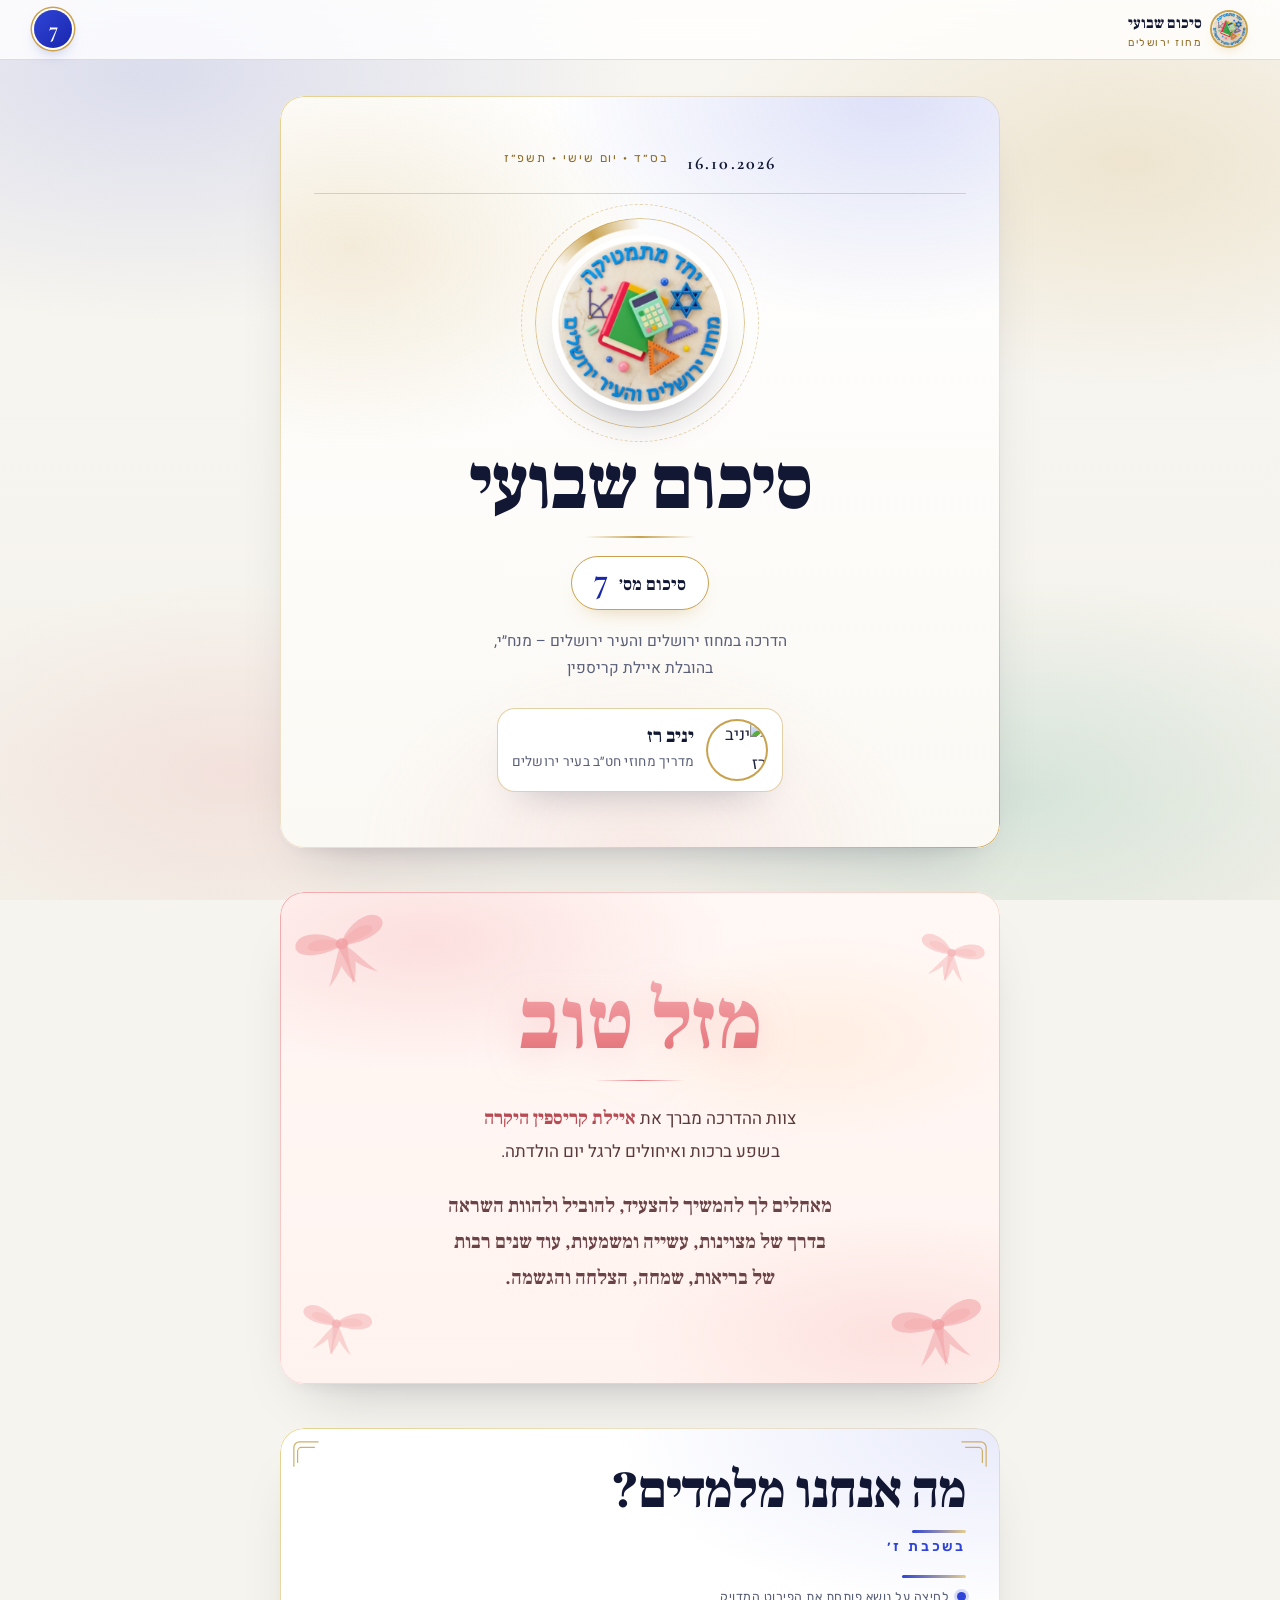
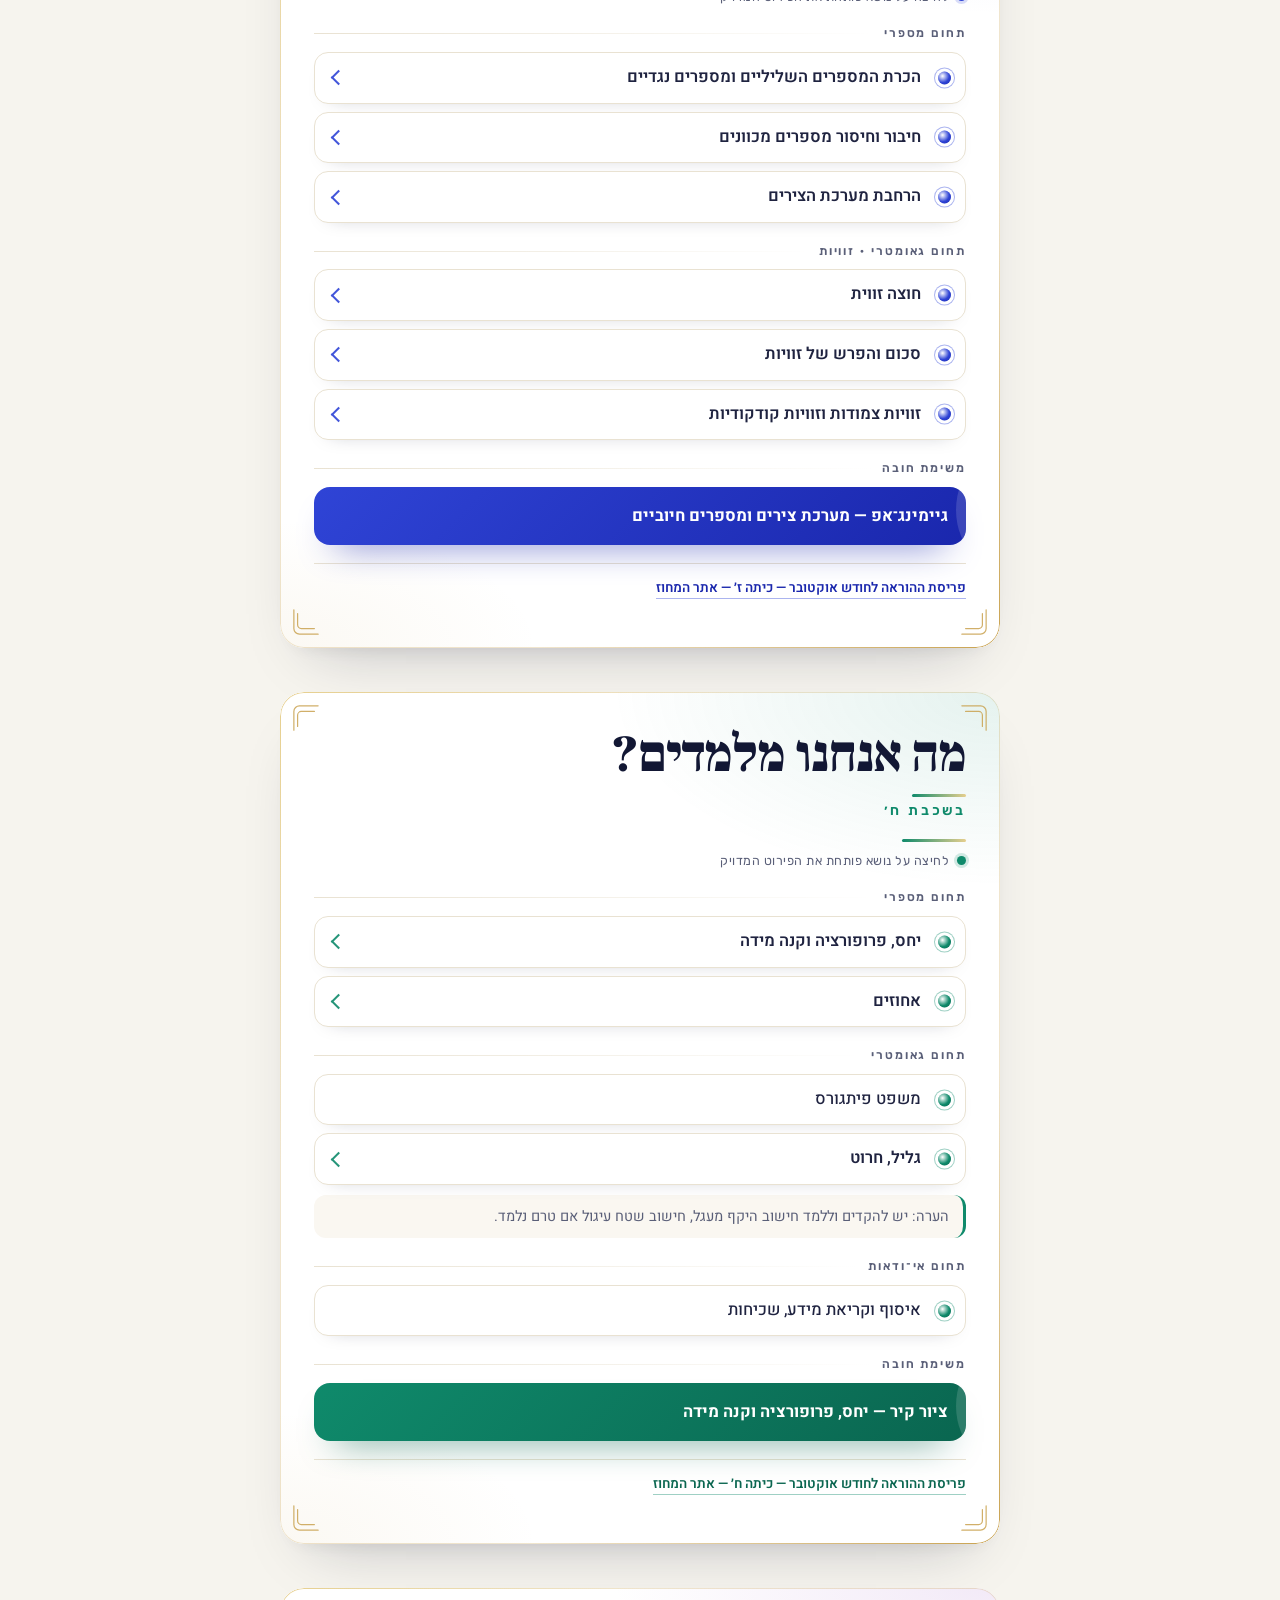
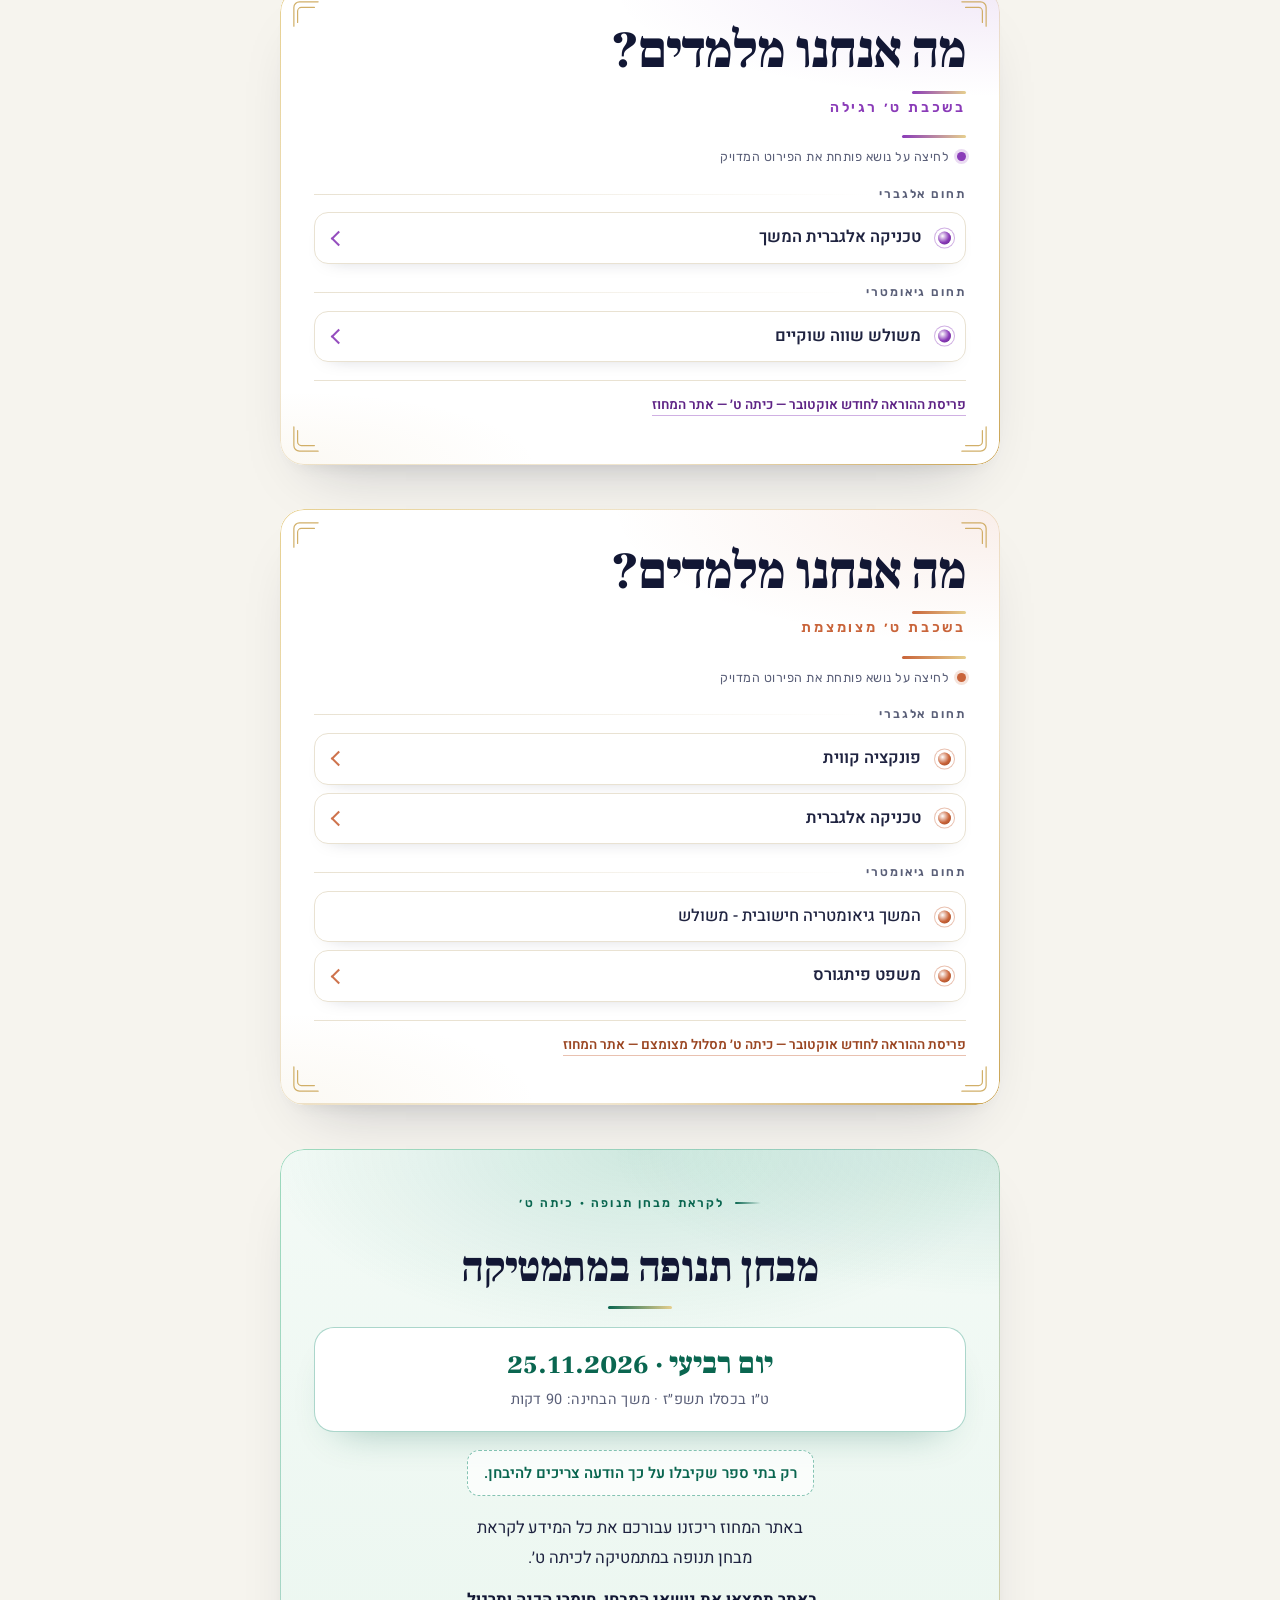
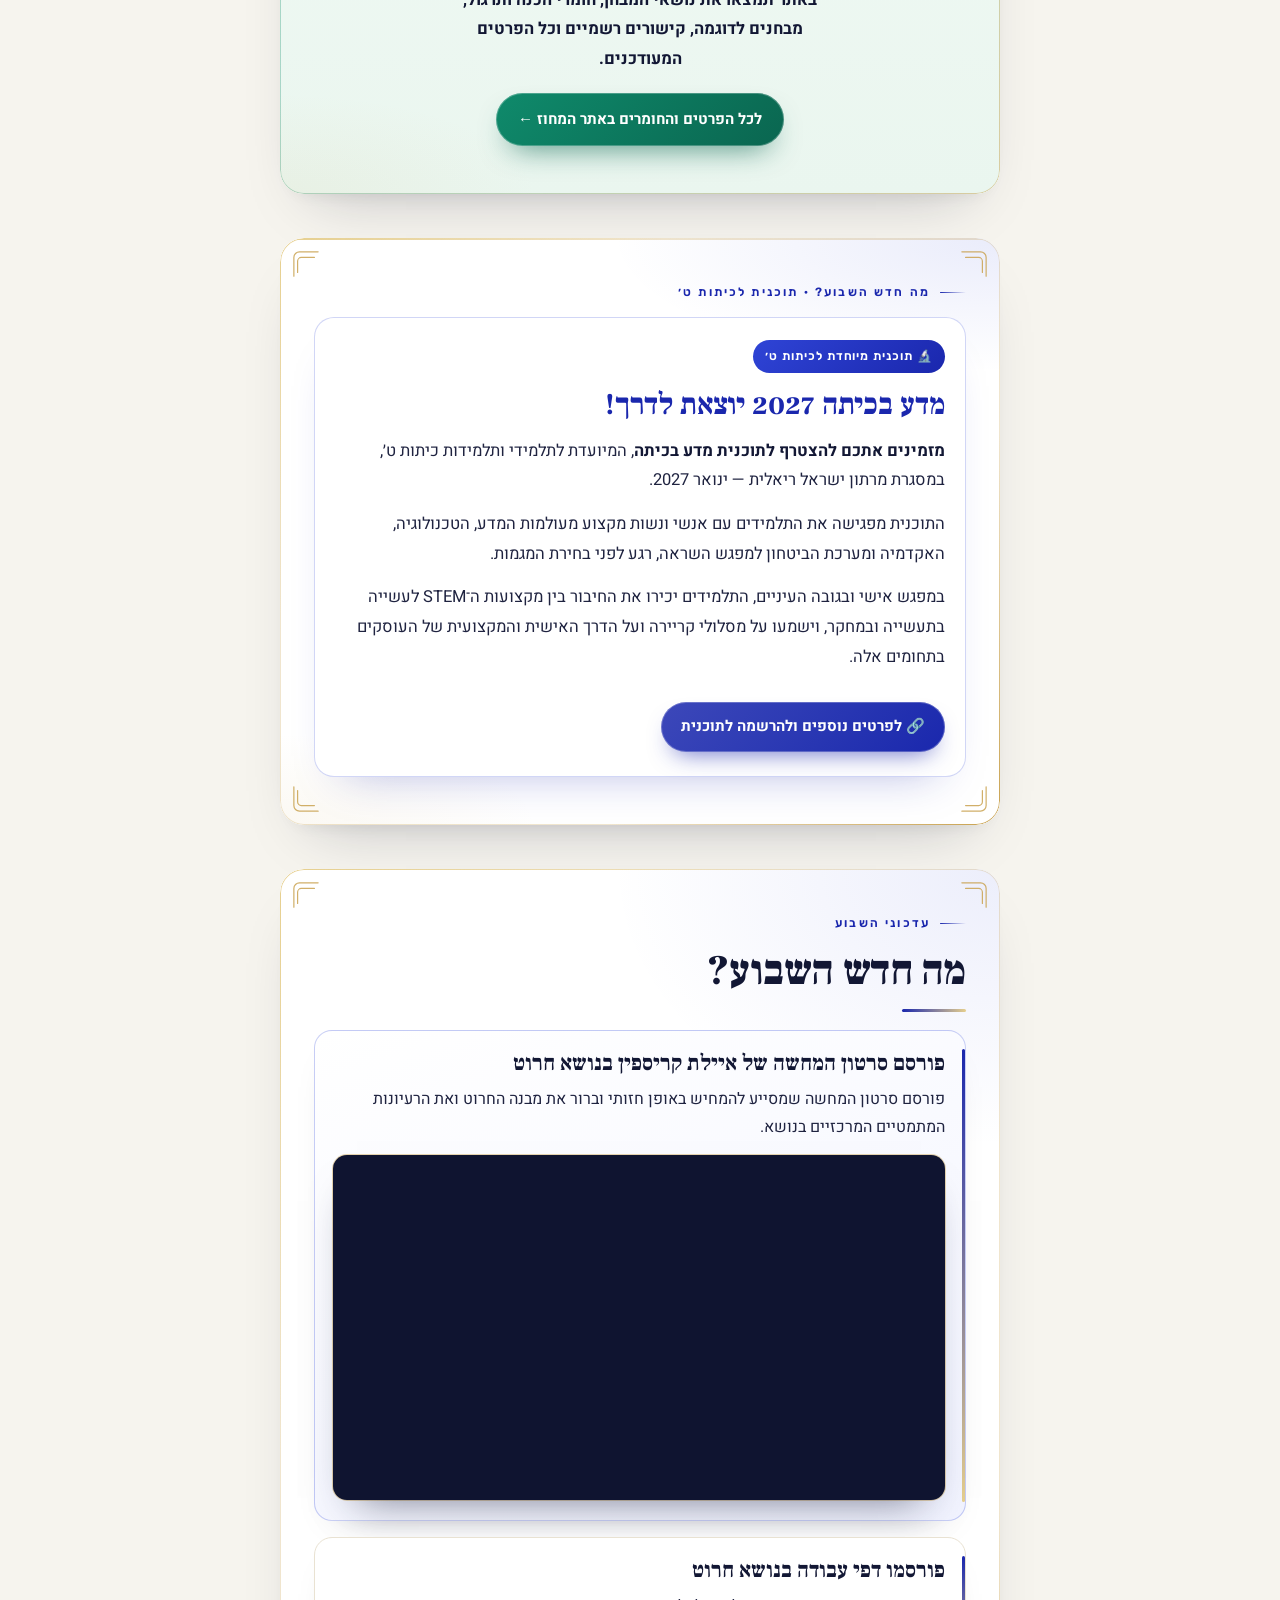
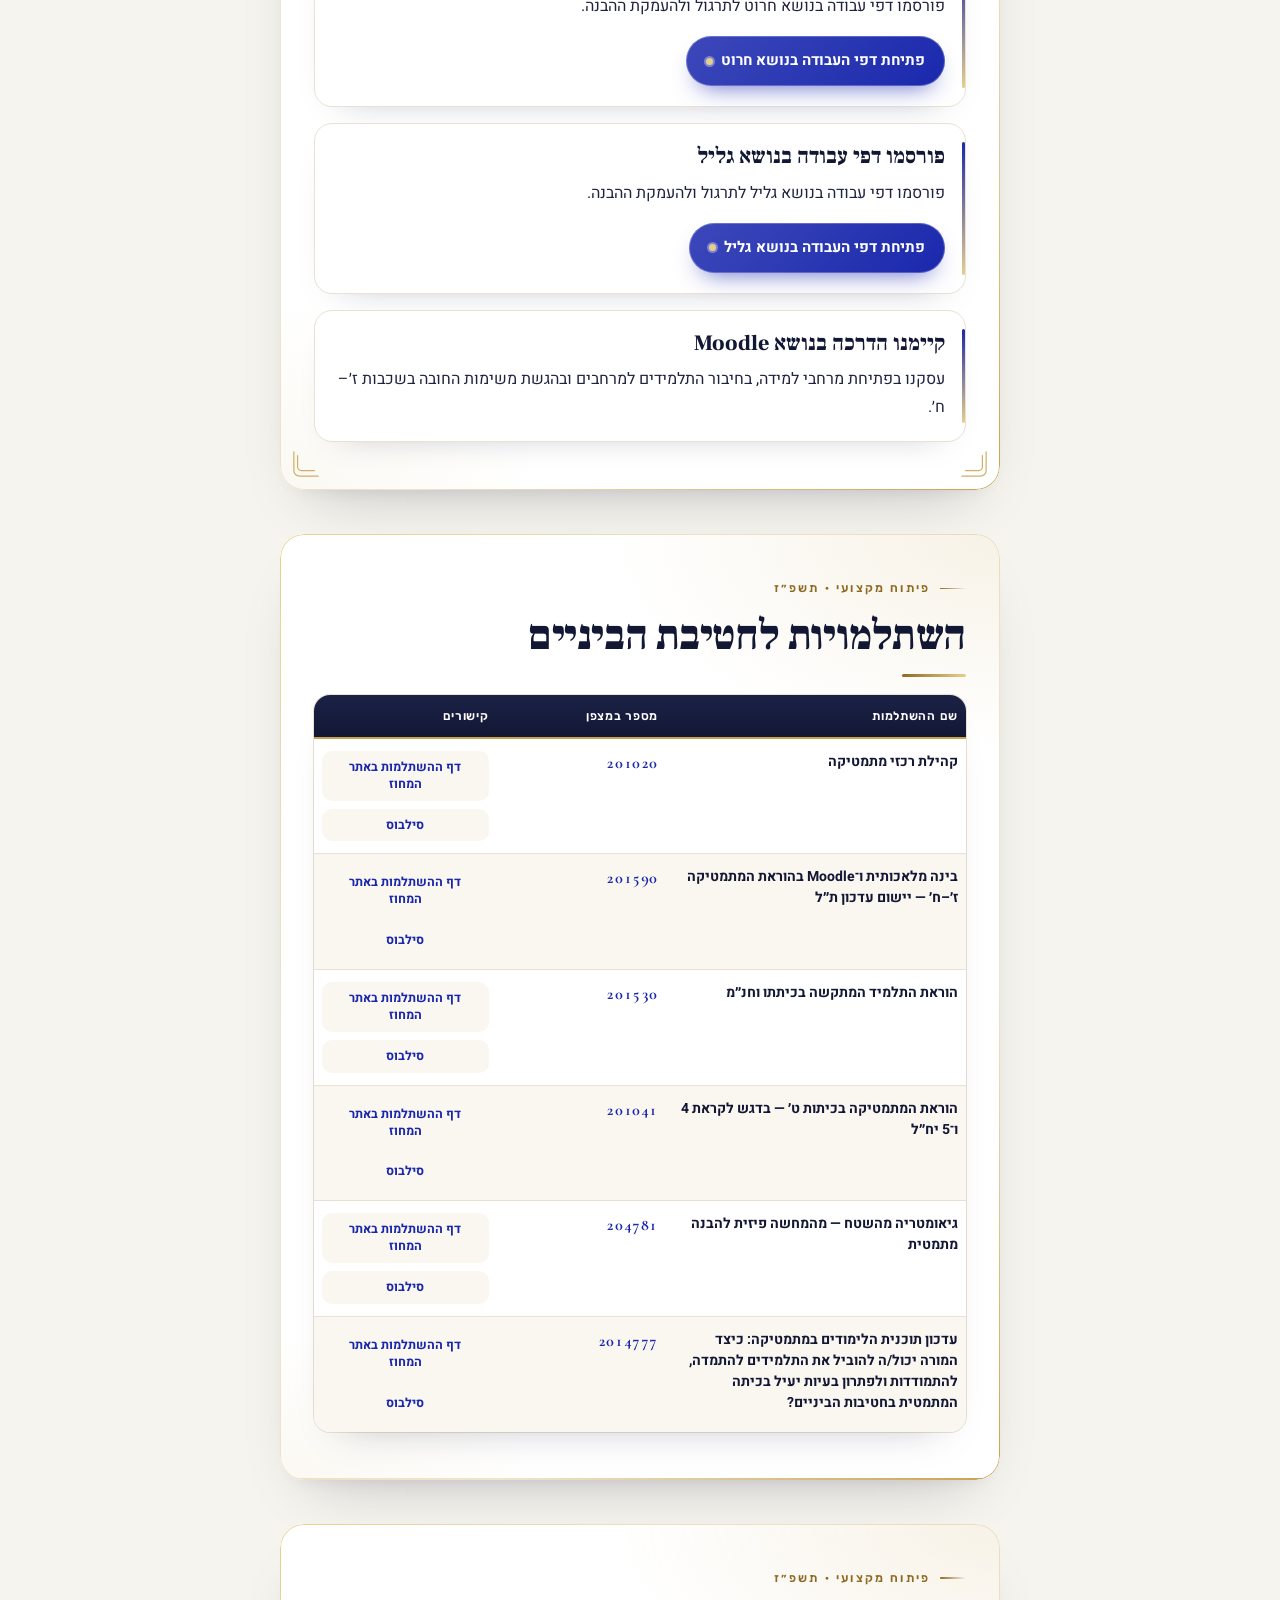
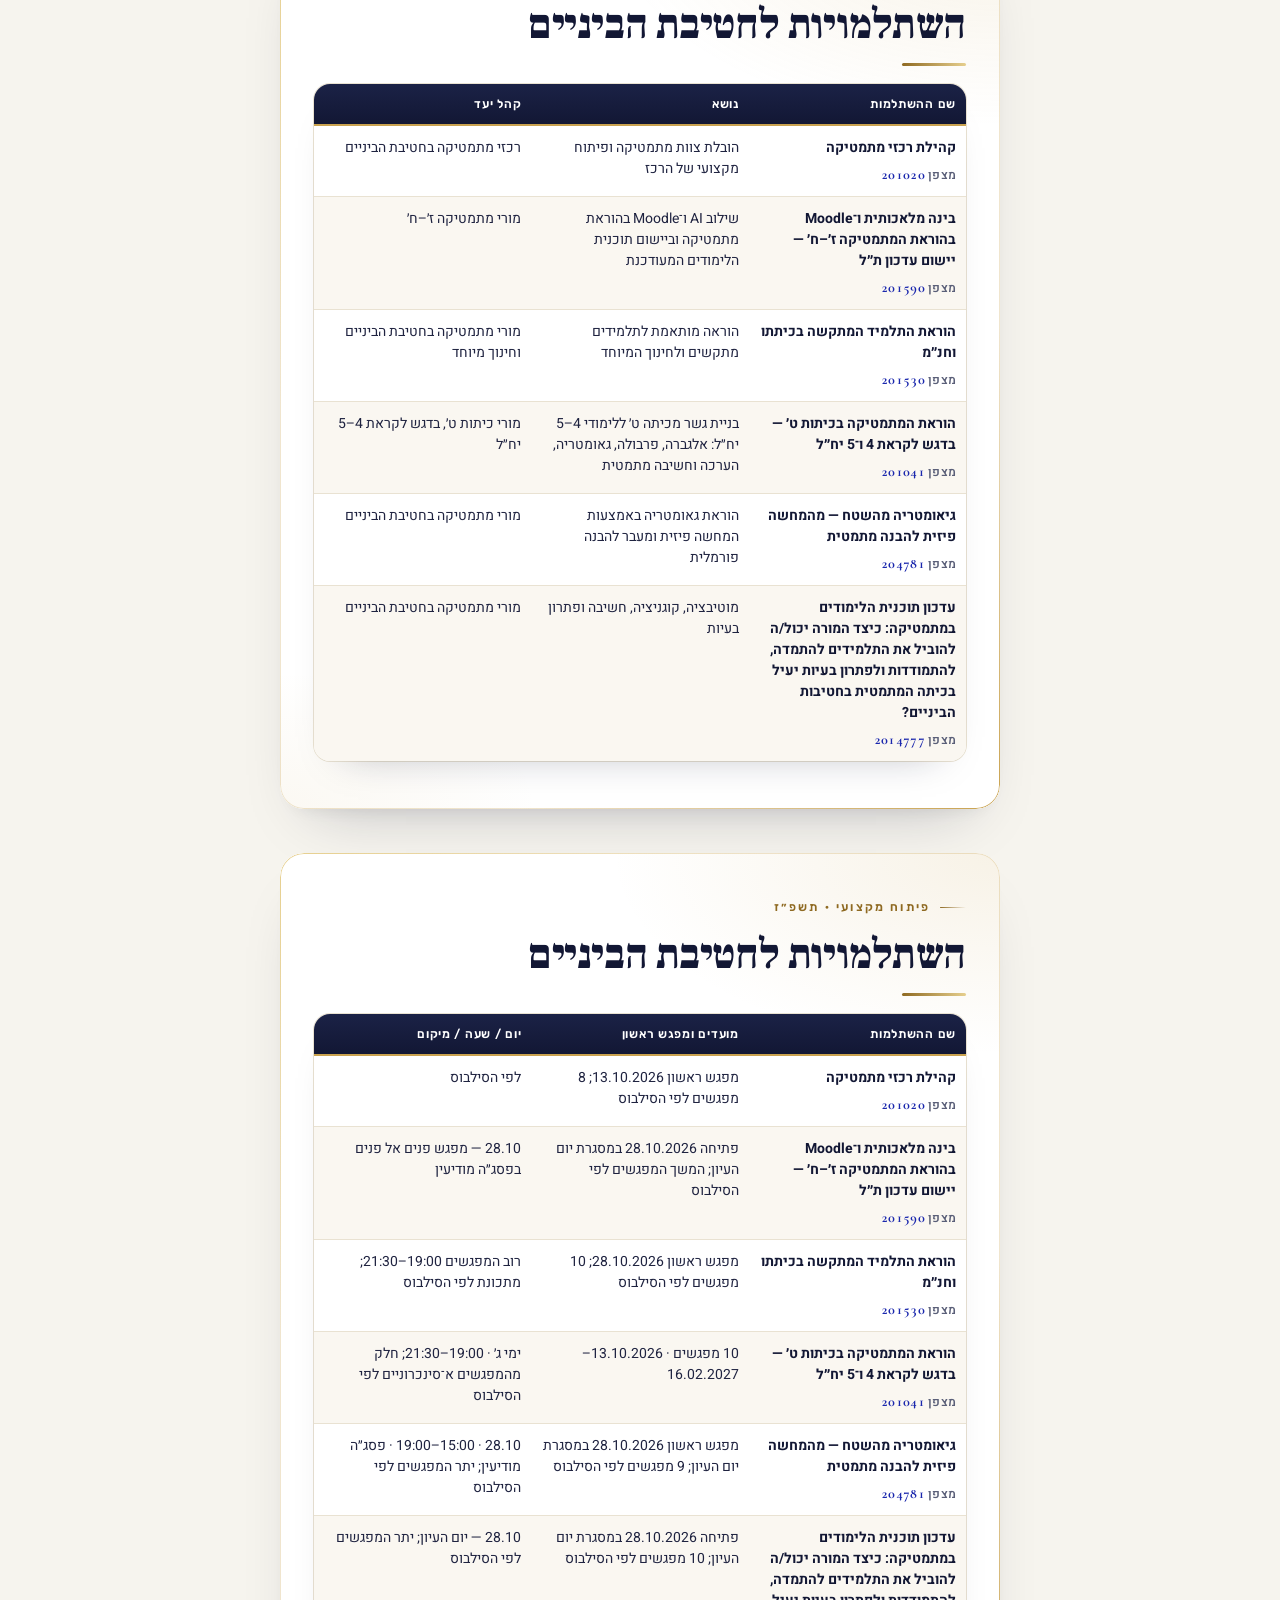
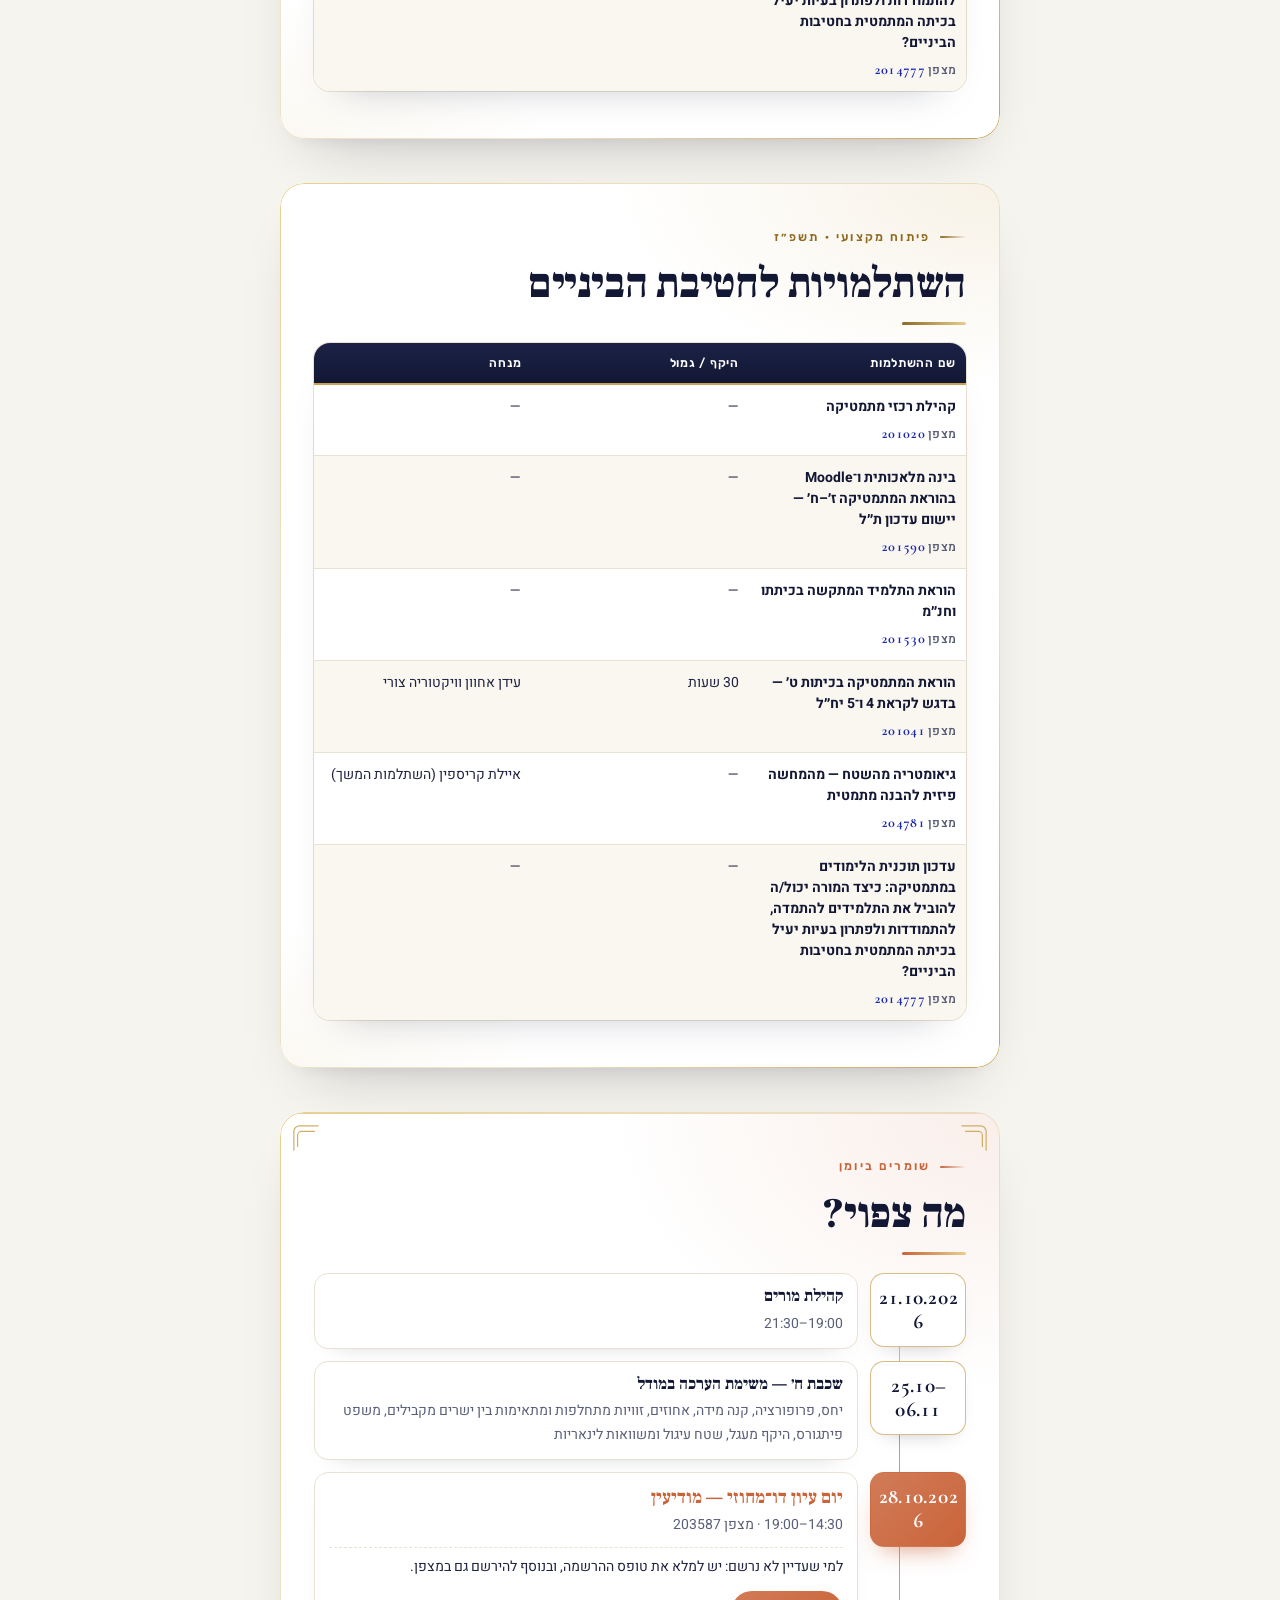
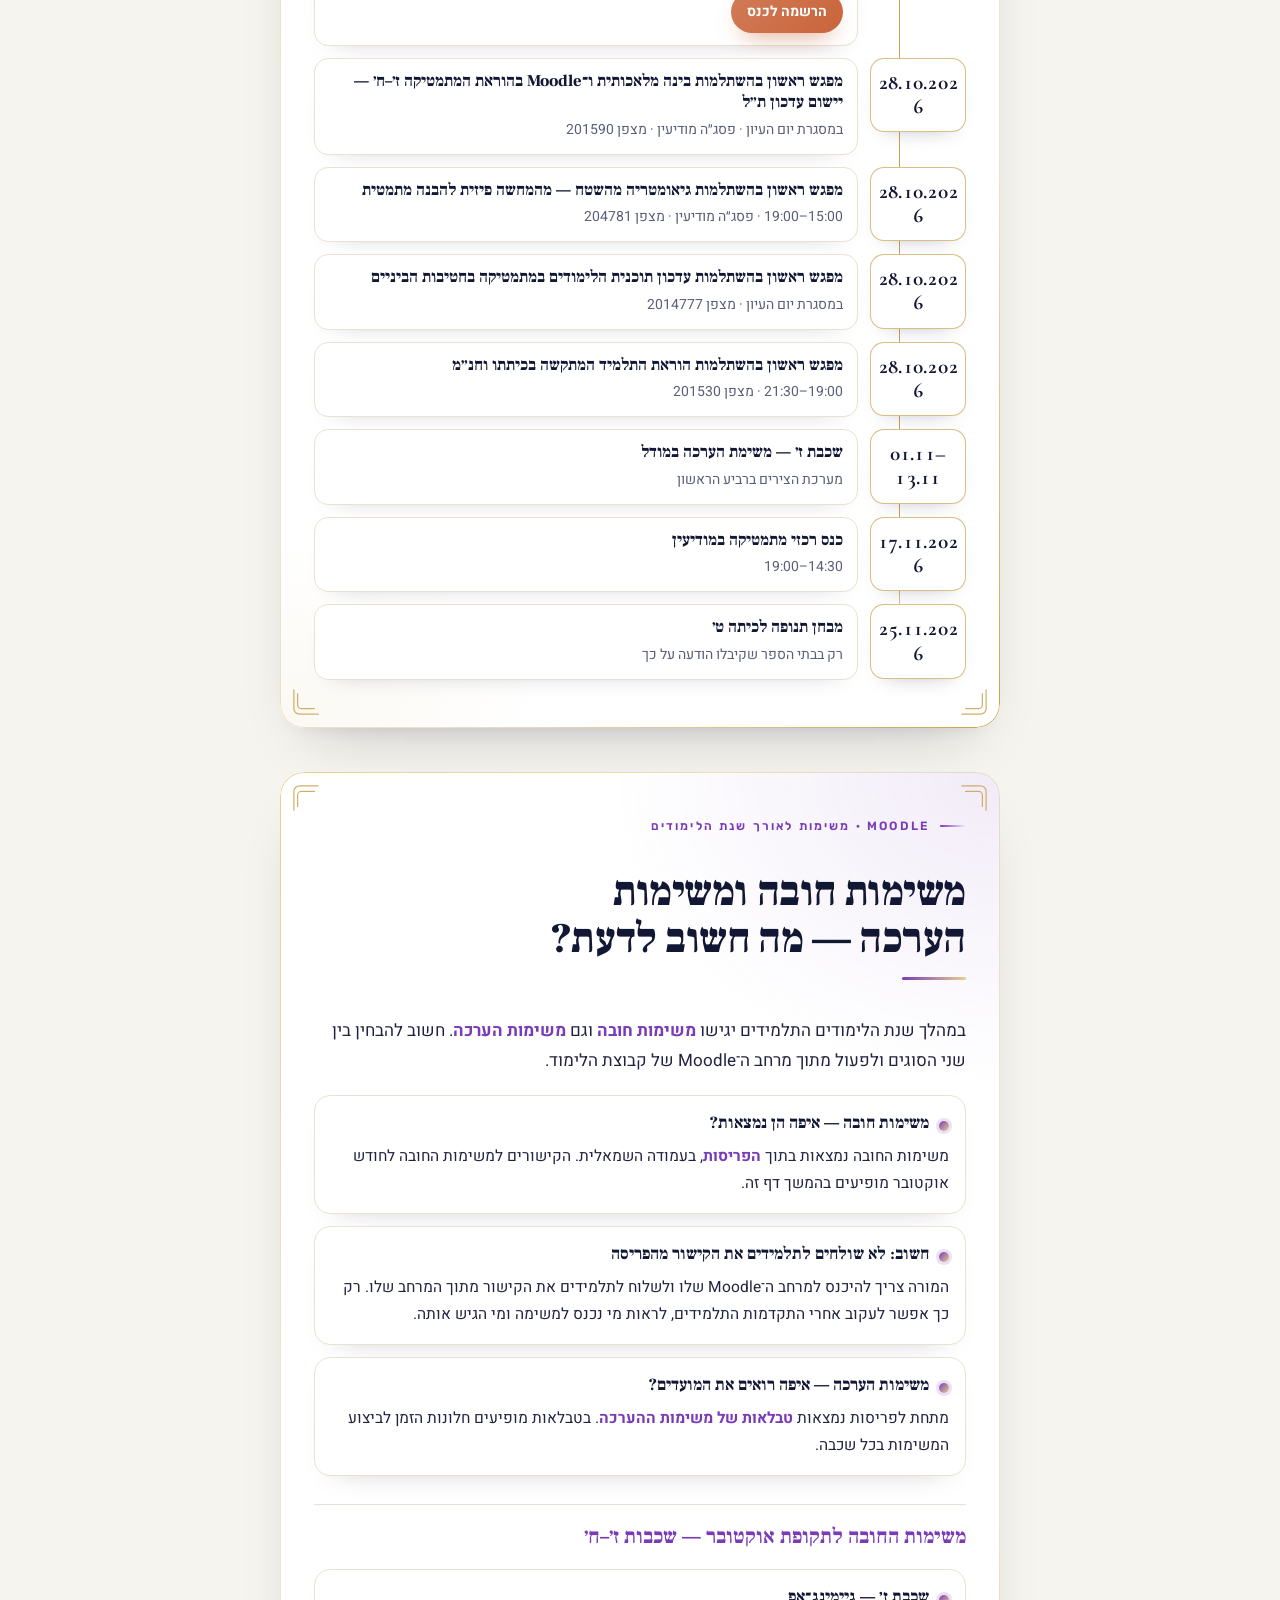
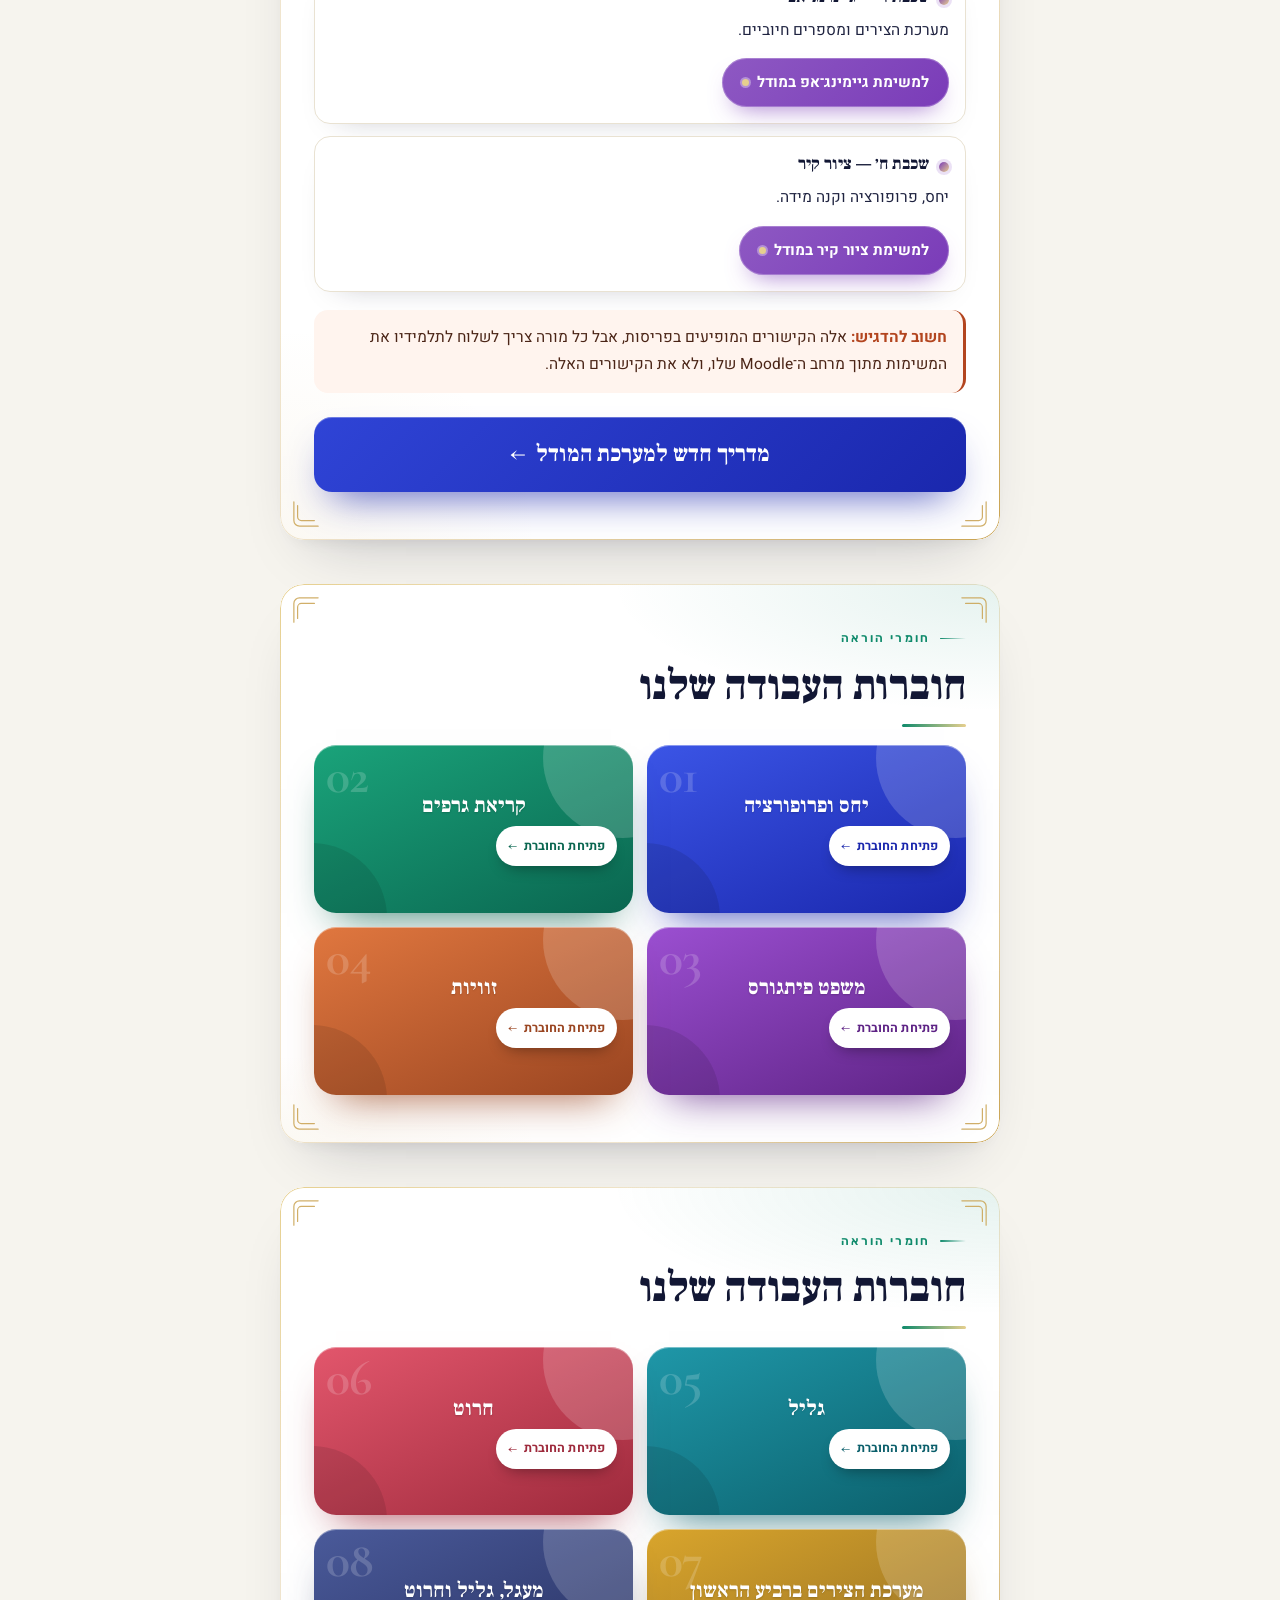
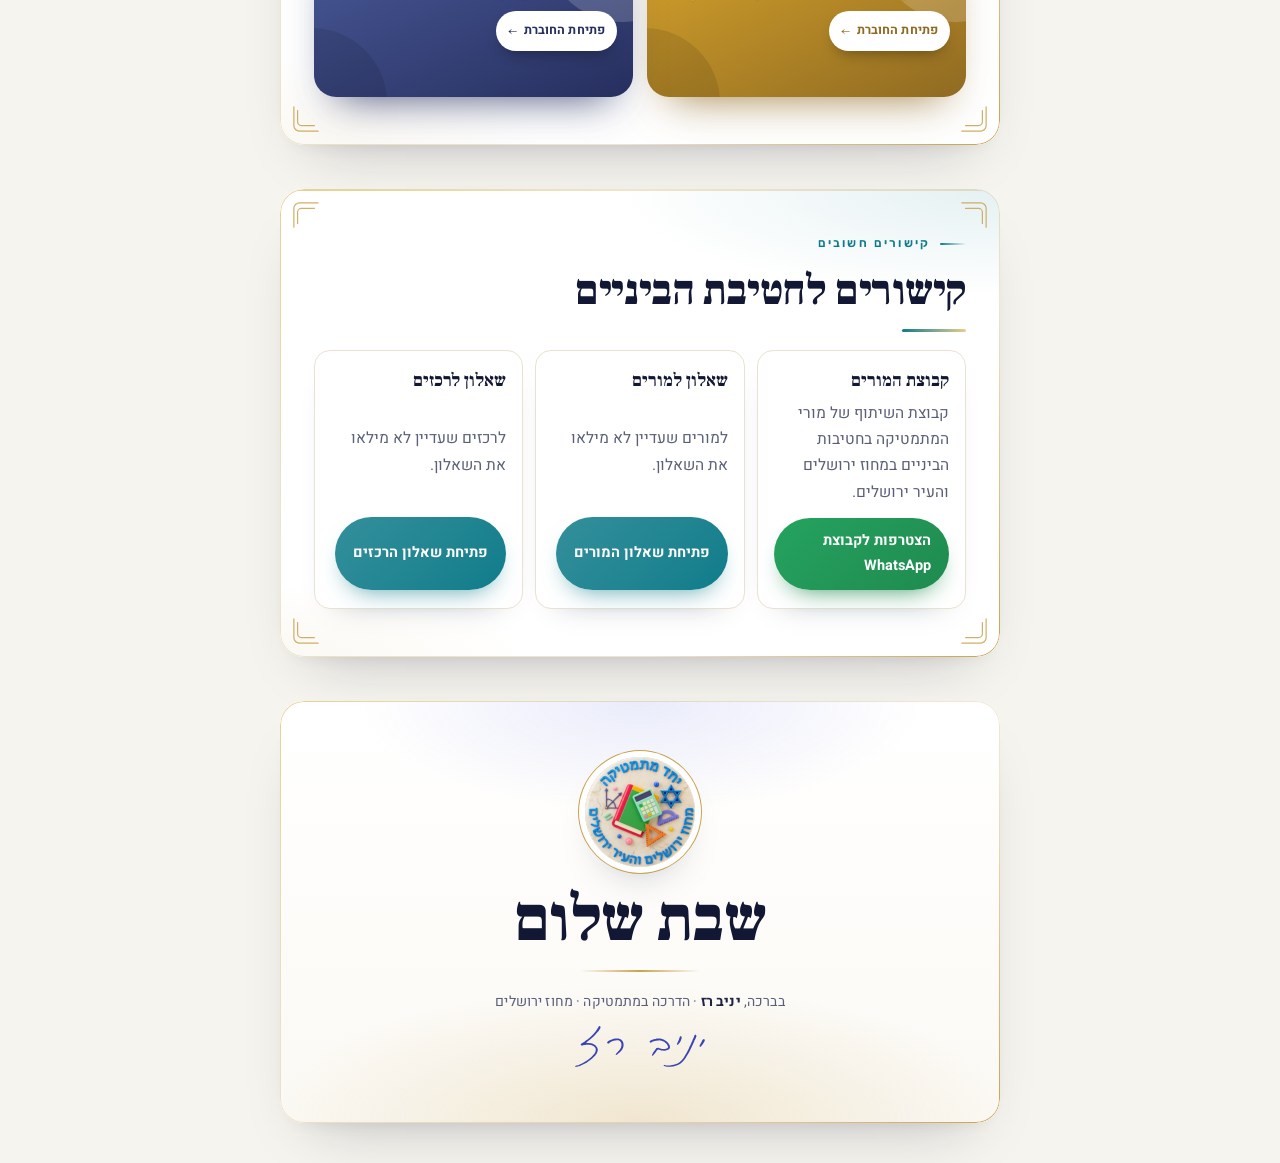
==== commit d9cf8f4c: "דף סיום: השם וחתימה חוזרים בקטן ועדין מתחת לשבת שלום Co-Authored-By: Claude Fable 5.1 <noreply@anthr" ====
--- a/index.html
+++ b/index.html
@@ -467,6 +467,8 @@
     <div class="closing-inner">
       <img src="assets/logo.png" alt="לוגו מחוז ירושלים" class="closing-logo">
       <h2>שבת שלום</h2>
+      <p class="closing-sign">בברכה, <strong>יניב רז</strong> · הדרכה במתמטיקה · מחוז ירושלים</p>
+      <img src="assets/signature.svg" alt="חתימת יניב רז" class="signature">
     </div>
   </section>
 
--- a/styles.css
+++ b/styles.css
@@ -309,7 +309,7 @@
 .td-nav{display:grid;grid-template-columns:1fr auto 1fr;align-items:center;gap:10px;padding:12px var(--gutter) 14px;border-top:1px solid var(--stone);background:var(--paper)}
 .td-prev,.td-next{all:unset;cursor:pointer;box-sizing:border-box;text-align:center;padding:11px 12px;border-radius:999px;font-weight:700;font-size:14px;color:#fff;background:linear-gradient(135deg,var(--royal-2),var(--royal));box-shadow:0 10px 20px -12px var(--royal)}
 .td-prev:disabled,.td-next:disabled{opacity:.3;cursor:default;box-shadow:none}
-.td-count{font-family:var(--f-num);font-weight:700;font-size:16px;color:var(--muted);letter-spacing:.06em}
+.td-count{font-family:var(--f-num);font-weight:700;font-size:16px;color:var(--muted);letter-spacing:.06em;direction:ltr;unicode-bidi:isolate}
 
 .topic-panel h3{font-size:clamp(20px,5.6vw,26px);line-height:1.25;margin-bottom:8px}
 .panel-eyebrow{font-family:var(--f-label);font-weight:600;font-size:11.5px;letter-spacing:.16em;text-transform:uppercase;color:var(--royal);margin-bottom:8px}
@@ -537,14 +537,14 @@
 }
 .wb::before{content:"";position:absolute;right:-22%;top:-40%;width:160px;height:160px;border-radius:50%;background:rgba(255,255,255,.17);z-index:0}
 .wb::after{content:"";position:absolute;left:-24%;bottom:-48%;width:150px;height:150px;border-radius:50%;background:rgba(0,0,0,.10);z-index:0}
-.wb i{position:absolute;left:14px;top:8px;z-index:0;font-style:normal;font-family:var(--f-num);font-weight:700;font-size:58px;line-height:1;color:rgba(255,255,255,.22);letter-spacing:-.02em}
+.wb i{position:absolute;left:12px;top:6px;z-index:0;font-style:normal;font-family:var(--f-num);font-weight:700;font-size:50px;line-height:1;color:rgba(255,255,255,.18);letter-spacing:-.02em}
 .wb strong{position:relative;z-index:1;font-family:var(--f-display);font-weight:800;font-size:21px;line-height:1.2;color:#fff;text-shadow:0 1px 2px rgba(0,0,0,.18);text-wrap:balance}
 .wb span{
   position:relative;z-index:1;align-self:flex-start;display:inline-flex;align-items:center;gap:6px;
-  font-size:13px;font-weight:700;color:var(--c2);letter-spacing:.02em;
-  padding:8px 14px;border-radius:999px;background:#fff;box-shadow:0 8px 16px -8px rgba(0,0,0,.45);
-}
-.wb span::after{content:"←";font-family:var(--f-num);font-size:15px}
+  font-size:12.5px;font-weight:700;color:var(--c2);letter-spacing:.01em;white-space:nowrap;
+  padding:8px 12px;border-radius:999px;background:#fff;box-shadow:0 8px 16px -8px rgba(0,0,0,.45);
+}
+.wb span::after{content:"←";font-family:var(--f-num);font-size:14px}
 .wb:hover,.wb:focus-visible{transform:translateY(-4px);box-shadow:0 30px 50px -24px color-mix(in srgb,var(--c2) 90%,transparent)}
 .wb-1{--c:#3b55e6;--c2:#1a27ad}
 .wb-2{--c:#1aa37a;--c2:#0a6650}
@@ -625,9 +625,9 @@
 .closing-logo{width:min(30vw,110px);border-radius:50%;box-shadow:0 0 0 6px #fff,0 0 0 7px var(--gold),0 20px 40px -20px rgba(18,23,52,.35)}
 .closing-page h2{font-size:clamp(40px,12vw,64px);margin-bottom:0;color:var(--ink)}
 .closing-page h2::after{margin-inline:auto;background:linear-gradient(90deg,transparent,var(--gold),transparent);width:120px;height:1.5px}
-.closing-page p{font-size:16.5px;line-height:1.9;color:var(--muted)}
-.closing-page p strong{font-family:var(--f-display);font-size:22px;color:var(--ink)}
-.signature{width:min(60vw,240px);opacity:.95}
+.closing-sign{font-size:14px;line-height:1.7;color:var(--muted);letter-spacing:.01em}
+.closing-sign strong{font-weight:700;color:var(--text)}
+.signature{width:min(34vw,130px);opacity:.85;margin-top:-6px}
 
 /* ============================================================
    Reveal on scroll (resting state is visible; JS only adds motion)
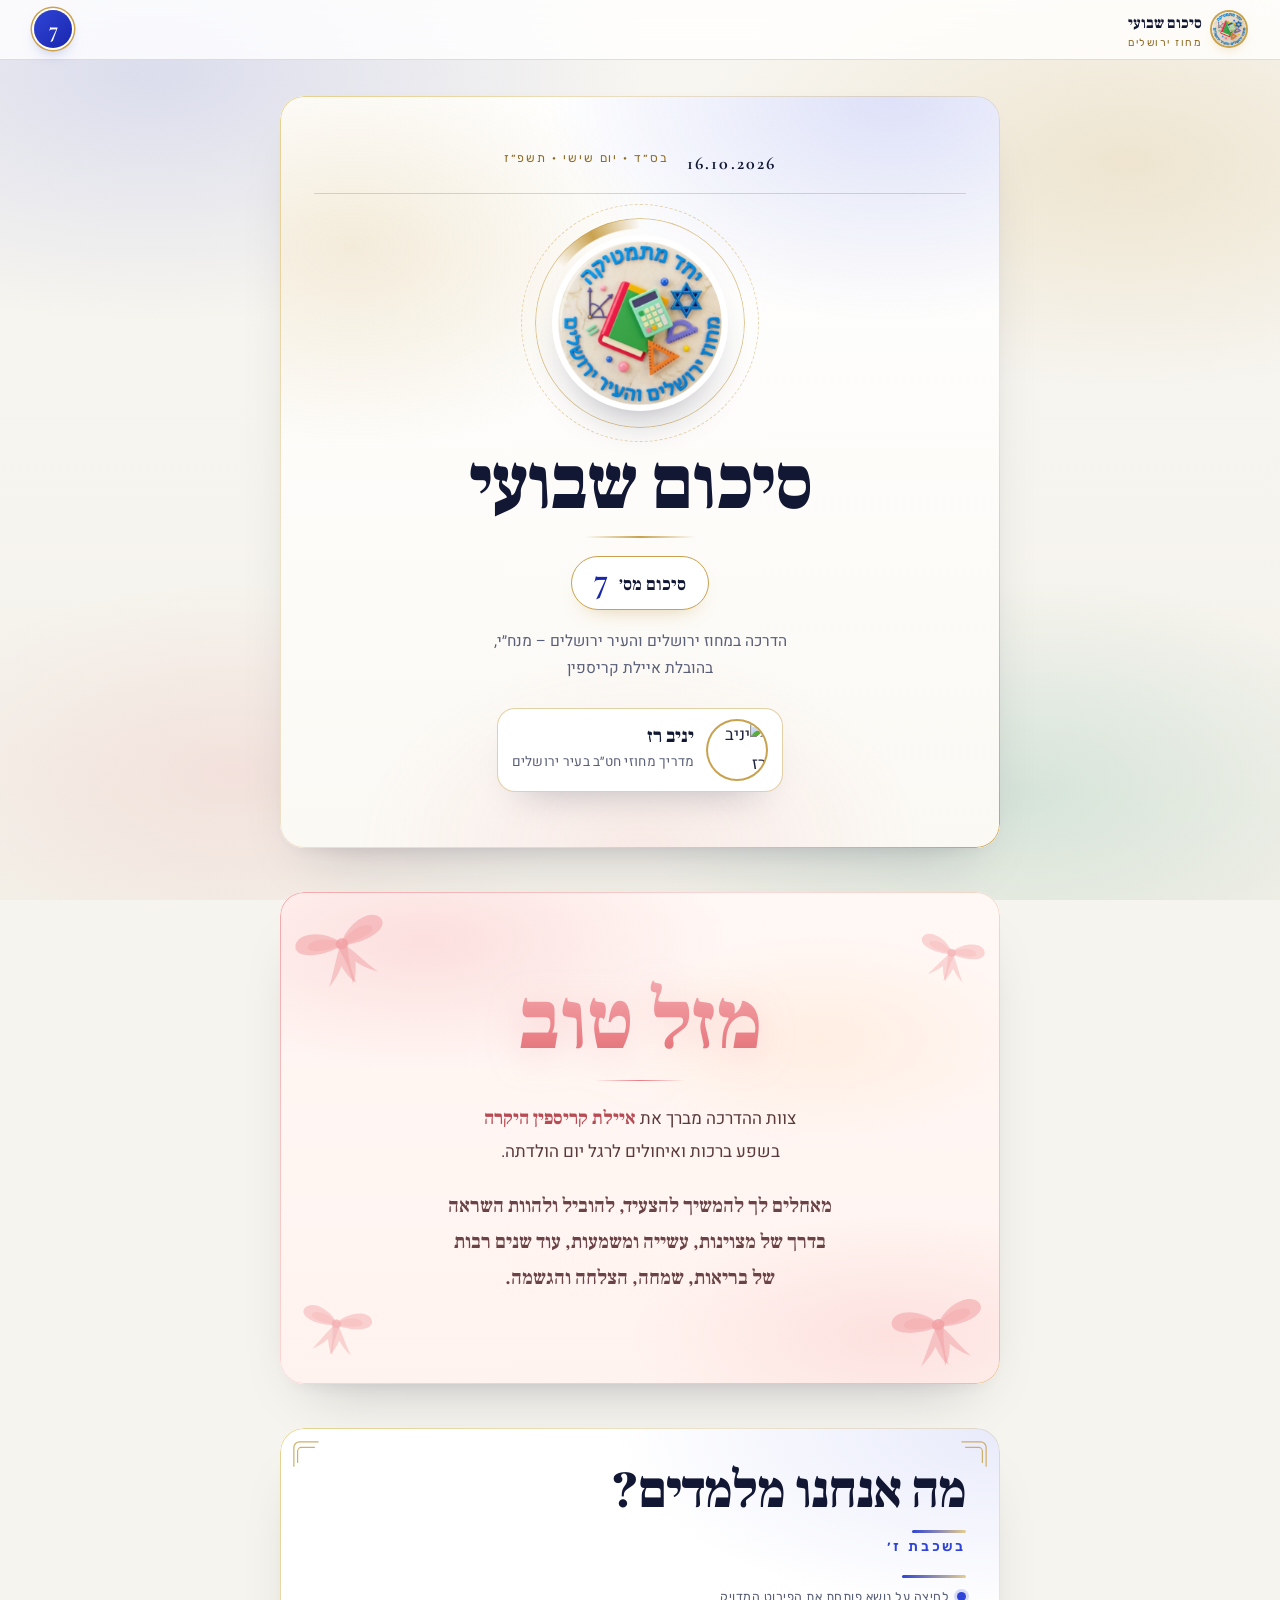
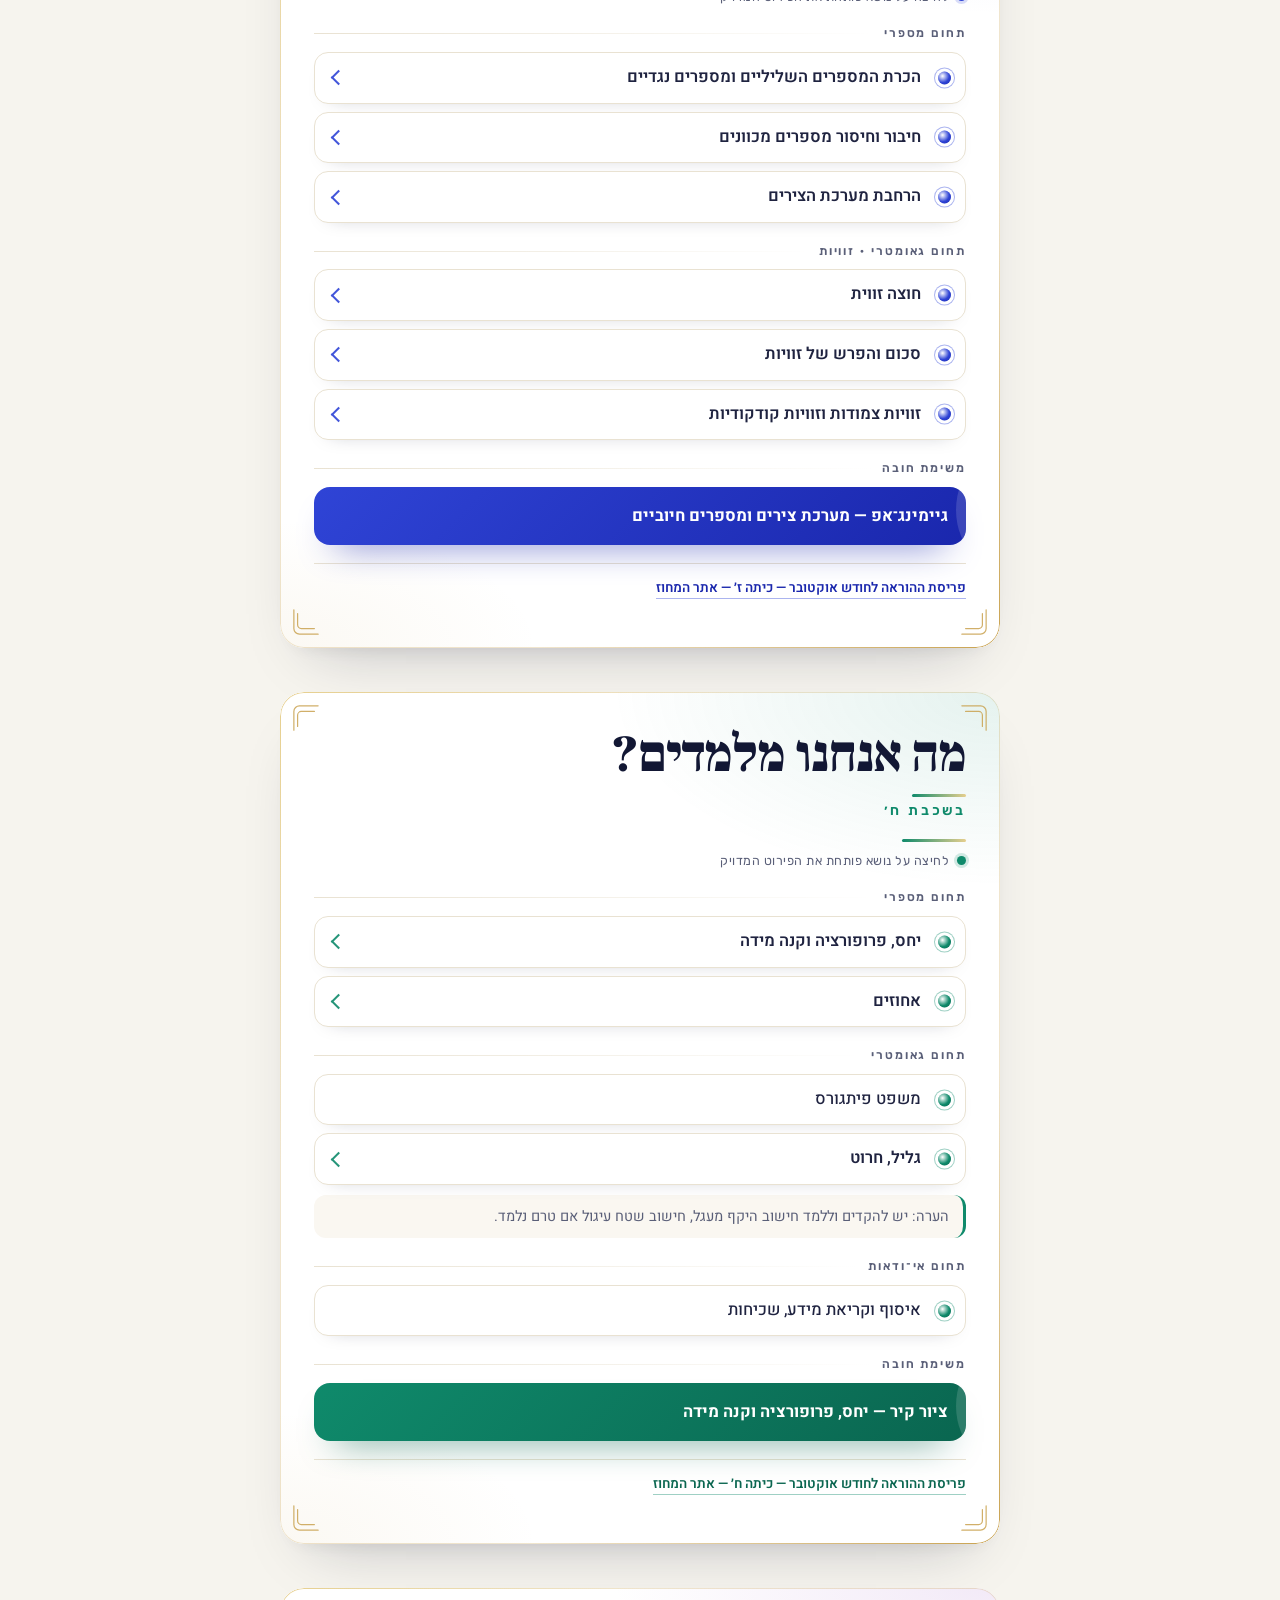
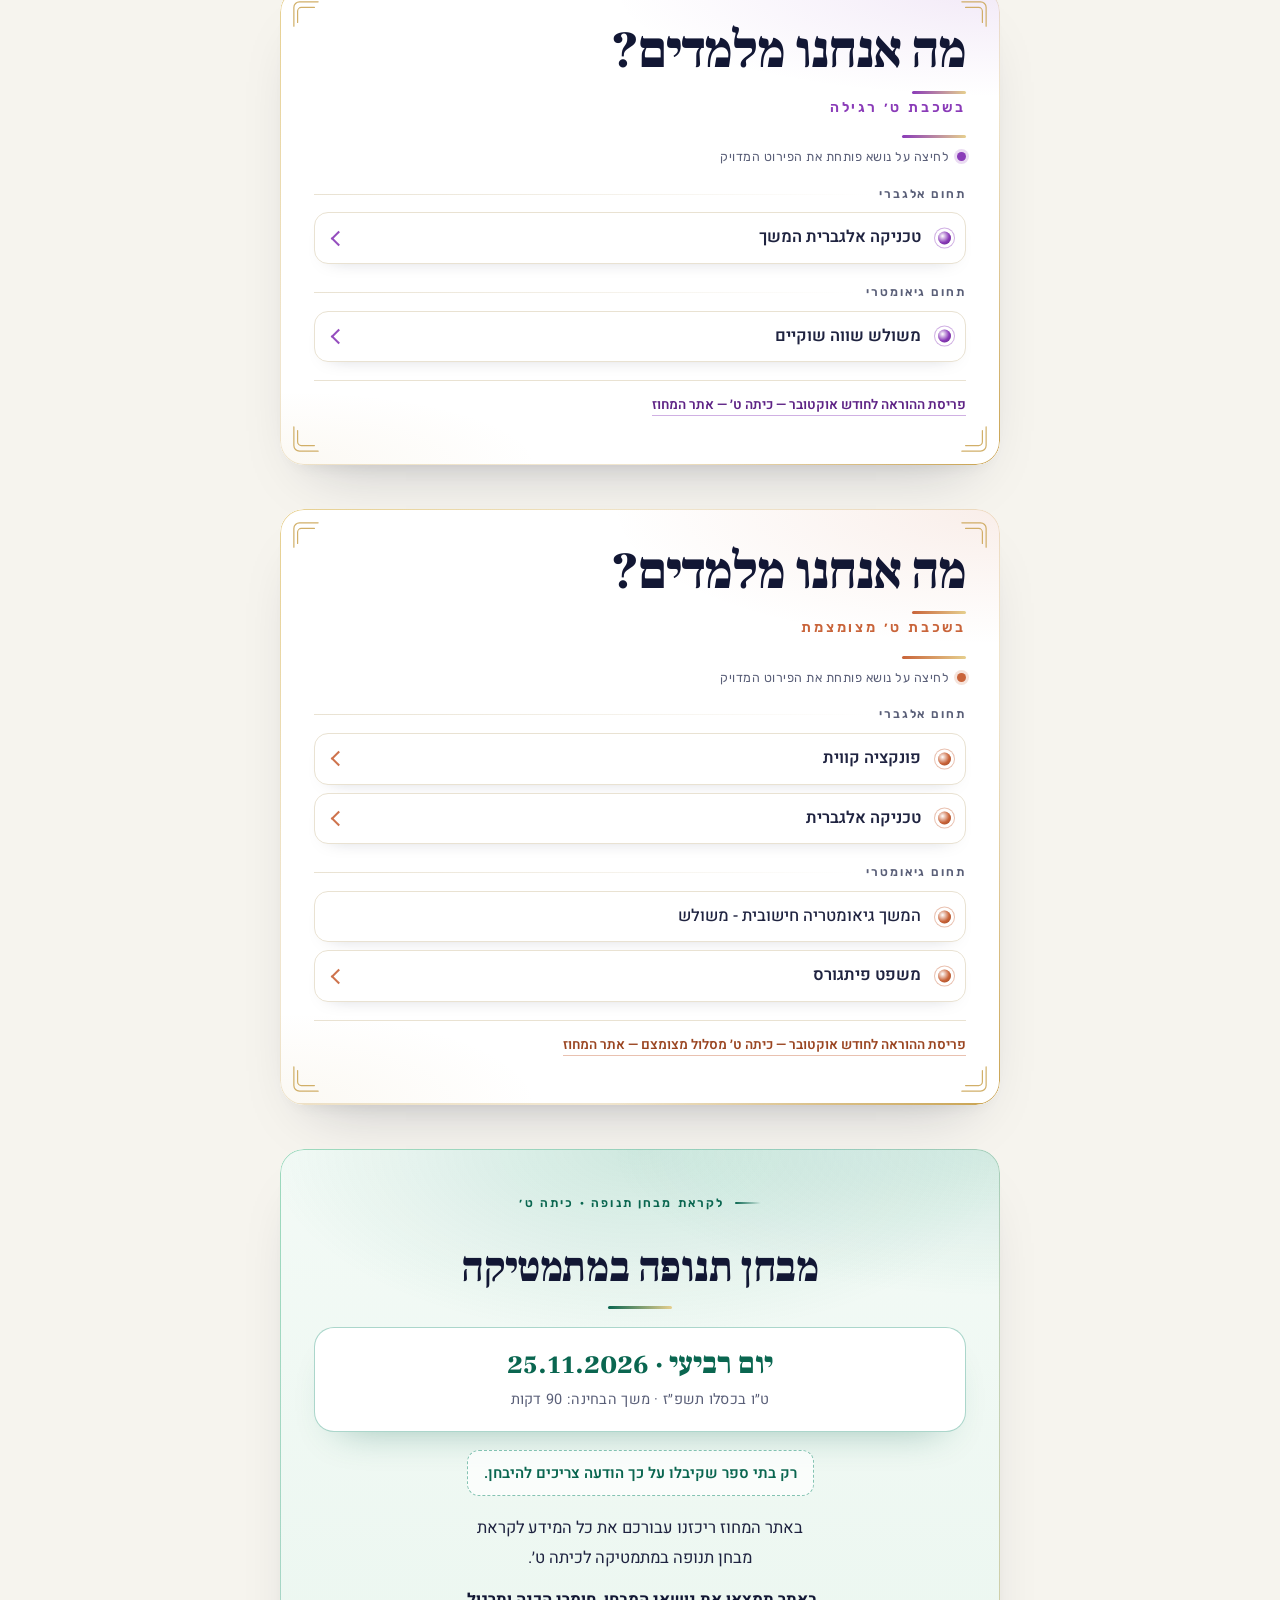
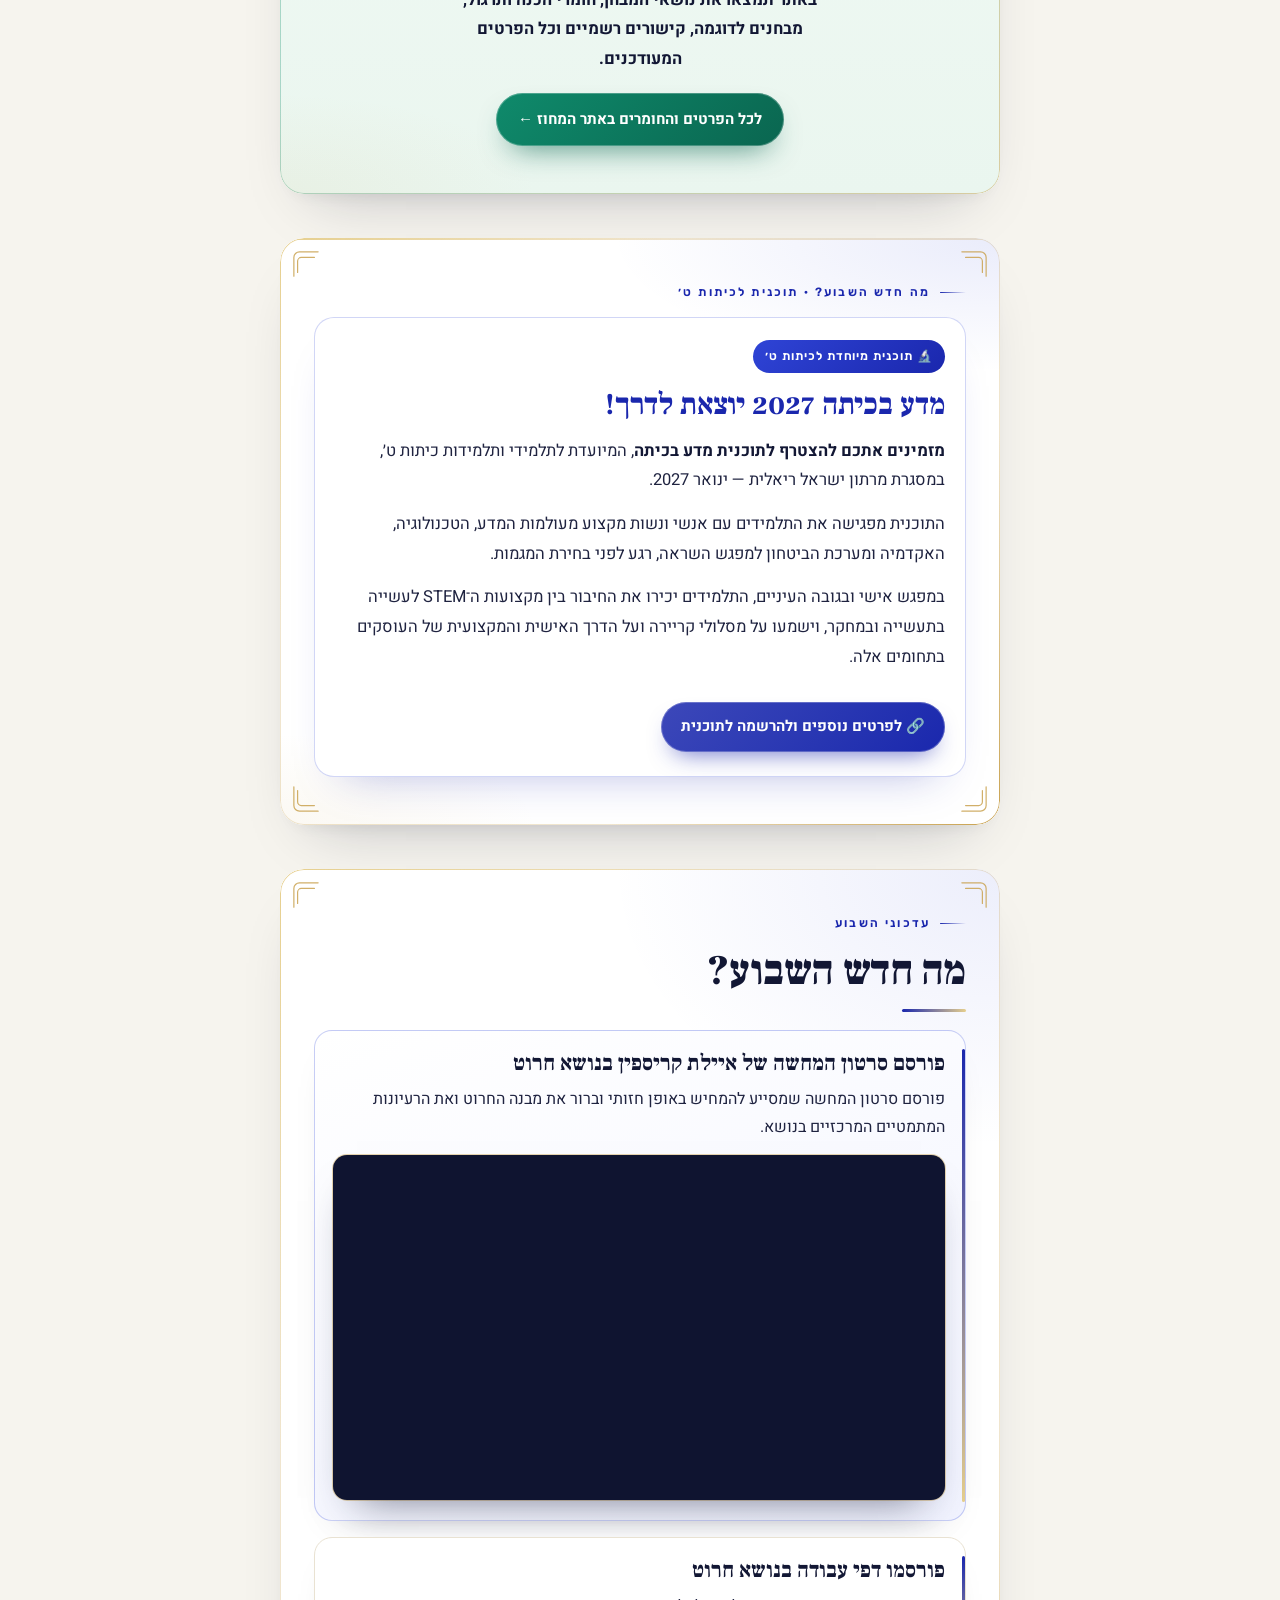
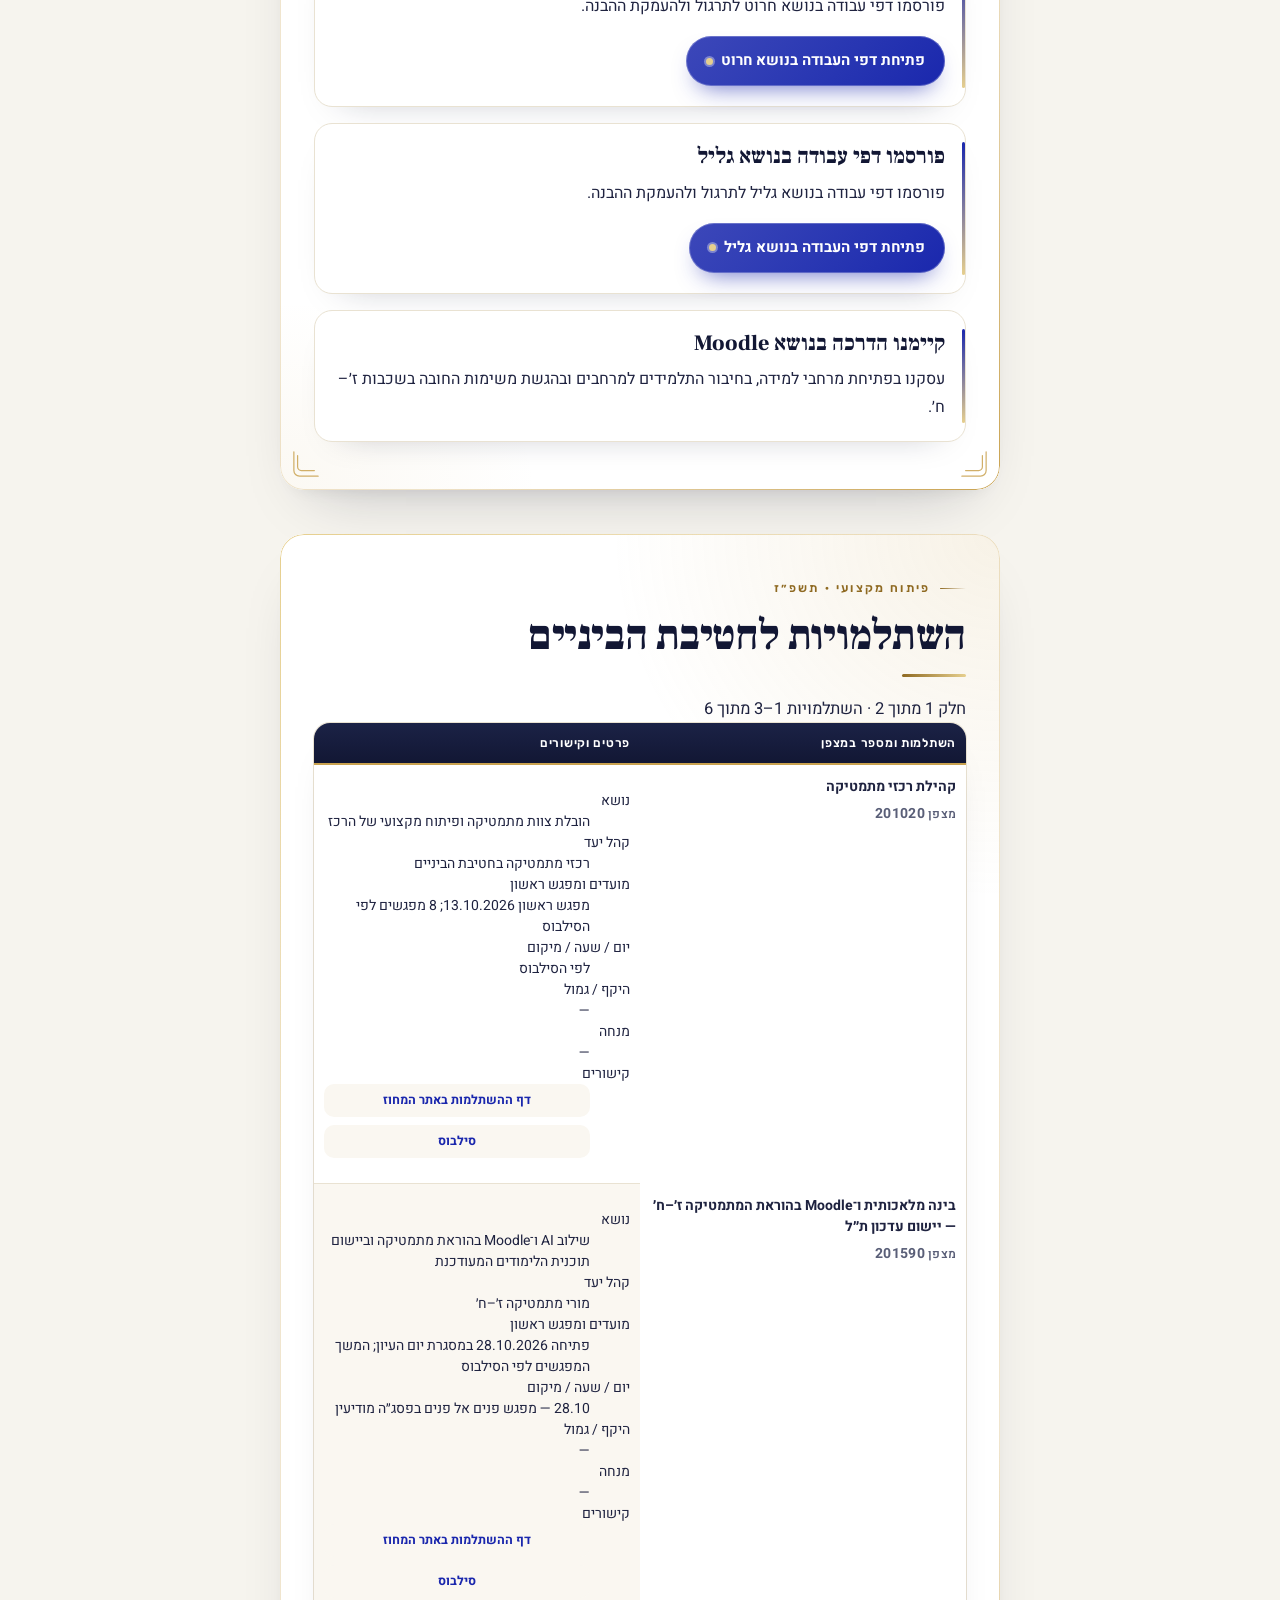
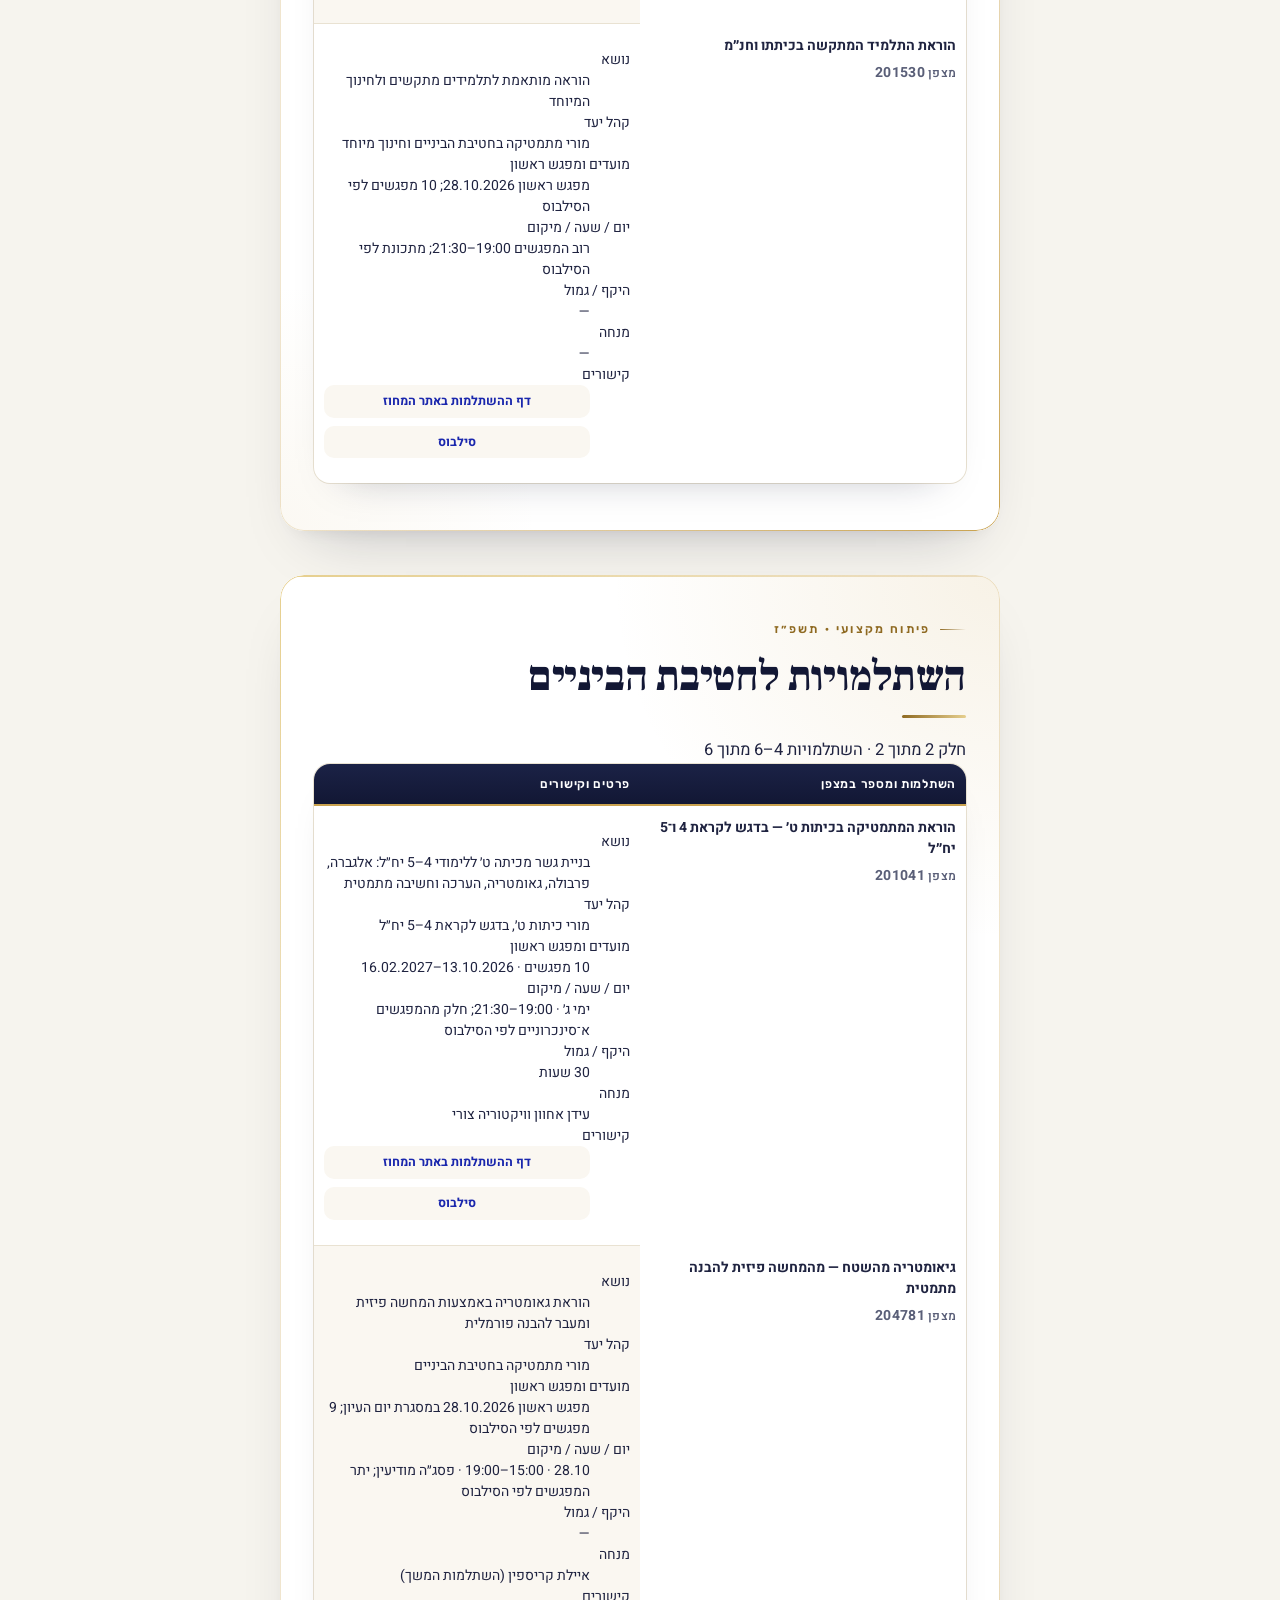
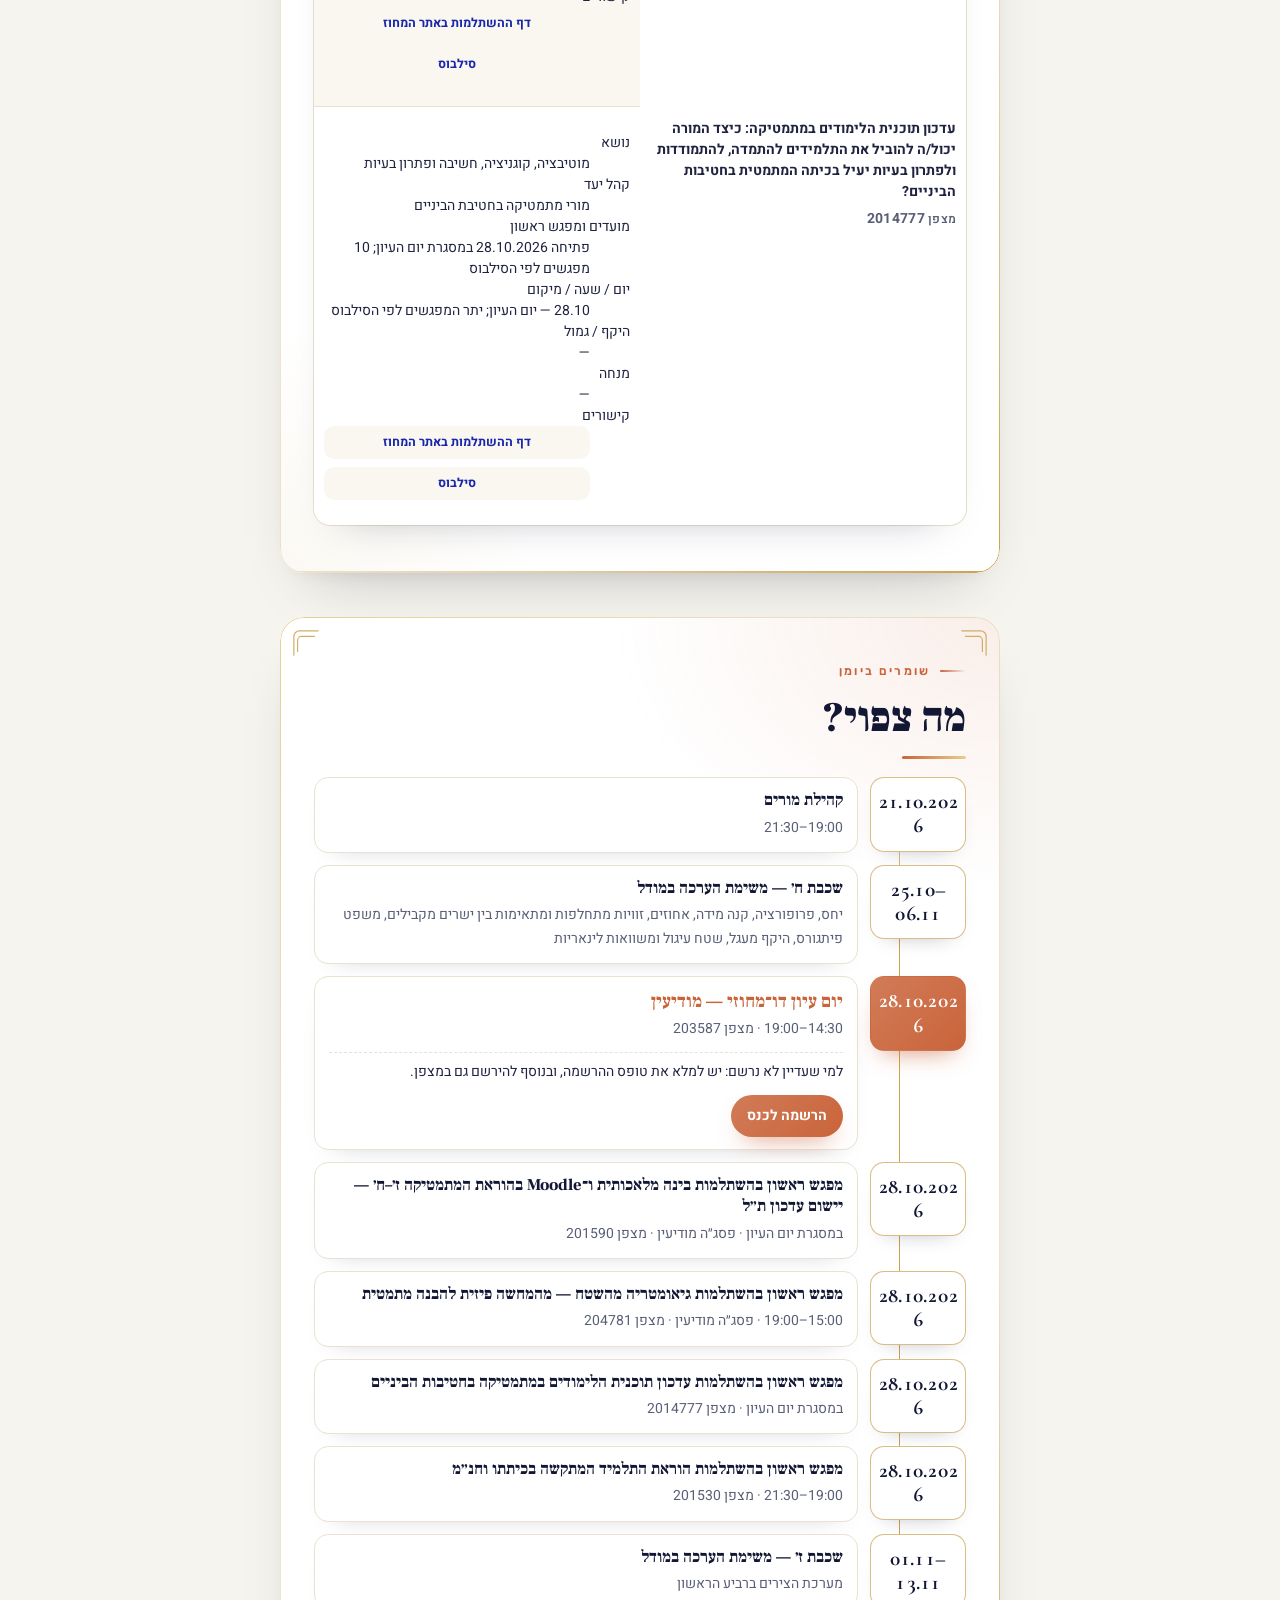
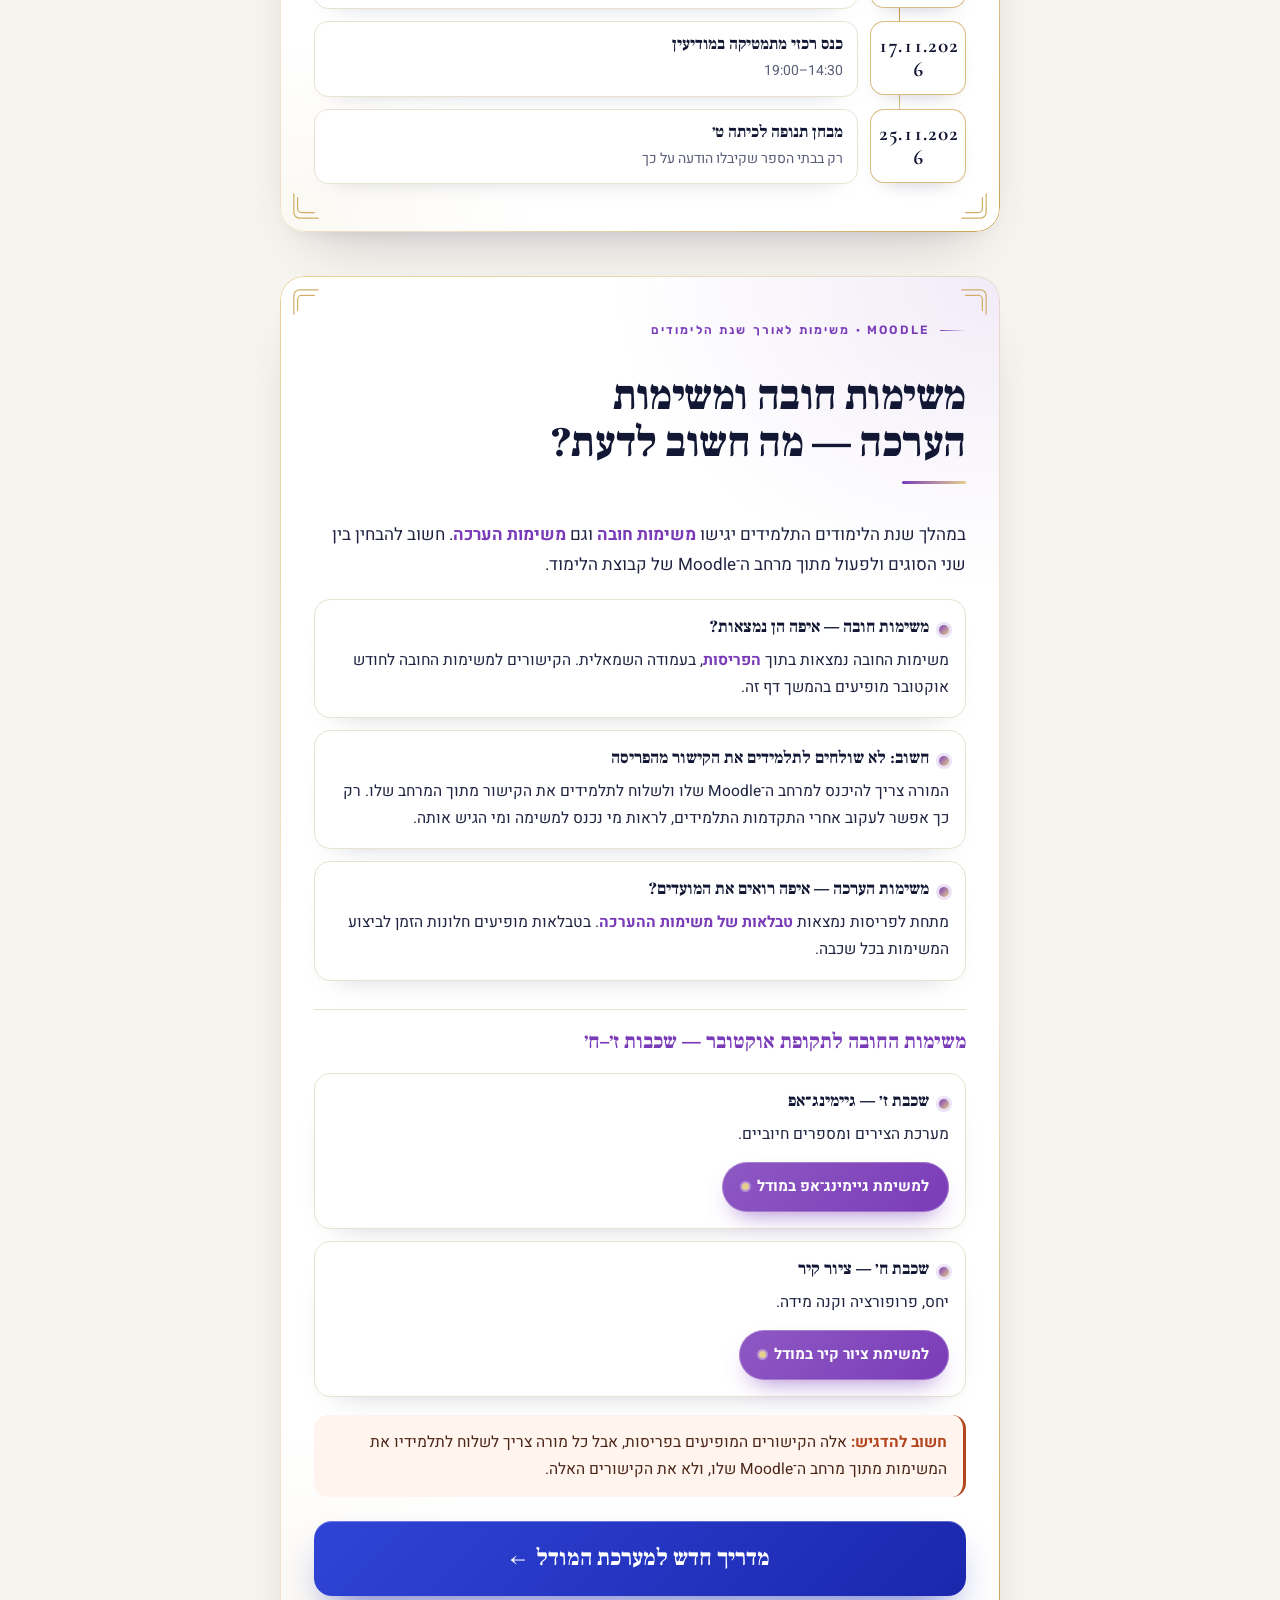
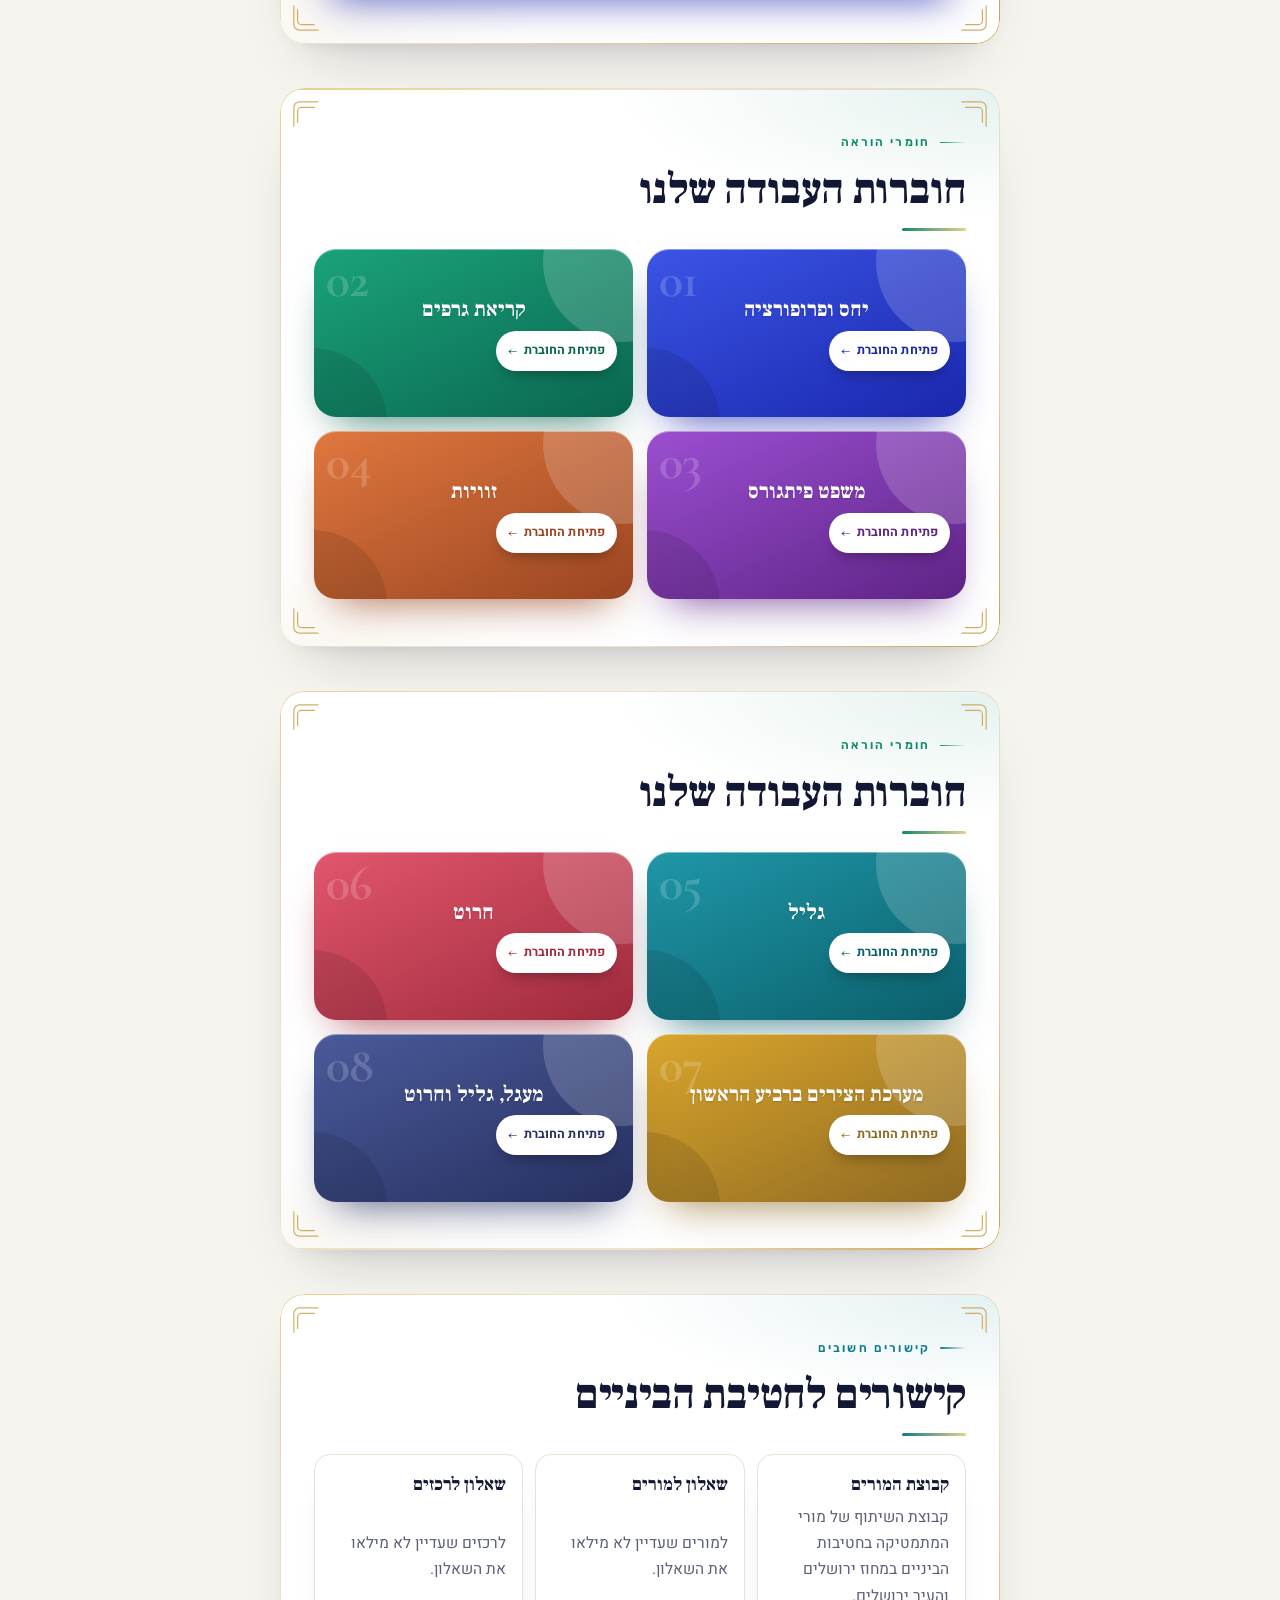
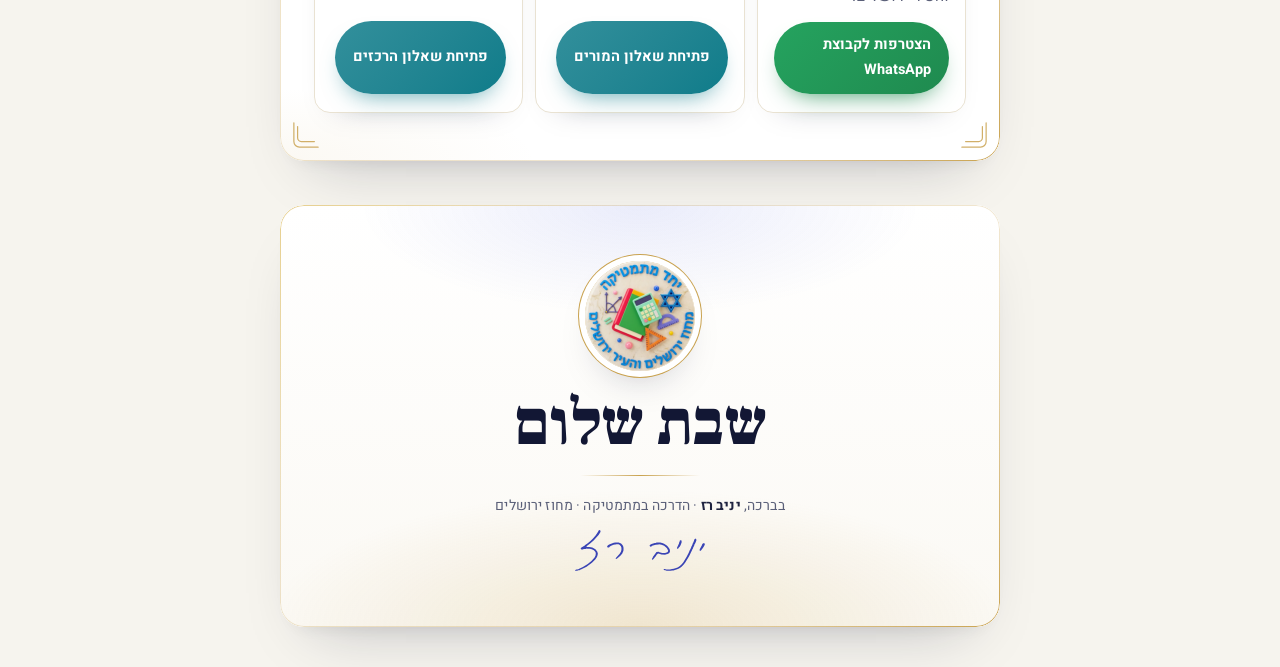
==== commit bde70a51: "fix(summary7): show each training once with all details" ====
--- a/index.html
+++ b/index.html
@@ -293,21 +293,52 @@
     </div>
   </section>
 
-  <!-- ===== השתלמויות לחטיבת הביניים — טבלאות אמיתיות, מפוצלות לדפים רצופים ===== -->
+  <!-- ===== השתלמויות לחטיבת הביניים — כל השתלמות פעם אחת עם כל הפרטים ===== -->
   <section class="sheet courses-page true-table-page reveal" id="courses">
     <div class="sheet-inner wide">
       <p class="eyebrow">פיתוח מקצועי · תשפ״ז</p>
       <h2>השתלמויות לחטיבת הביניים</h2>
+      <p class="training-range">חלק 1 מתוך 2 · השתלמויות 1–3 מתוך 6</p>
       <div class="training-wrap">
-        <table class="training-table true-training-table cols-id">
-          <thead><tr><th>שם ההשתלמות</th><th>מספר במצפן</th><th>קישורים</th></tr></thead>
+        <table class="training-table training-summary-table">
+          <thead><tr><th scope="col">השתלמות ומספר במצפן</th><th scope="col">פרטים וקישורים</th></tr></thead>
           <tbody>
-            <tr><td><strong>קהילת רכזי מתמטיקה</strong></td><td><b dir="ltr">201020</b></td><td><a class="tlink" href="https://jerusalem2.vercel.app/hishtalmuyot/kehilat-rakazei-matematika/" target="_blank" rel="noopener noreferrer">דף ההשתלמות באתר המחוז</a><a class="tlink" href="https://drive.google.com/file/d/1QHYojSXEUtFHHtRDhhAb9guiXE4tF-oR/view" target="_blank" rel="noopener noreferrer">סילבוס</a></td></tr>
-            <tr><td><strong>בינה מלאכותית ו־Moodle בהוראת המתמטיקה ז׳–ח׳ — יישום עדכון ת״ל</strong></td><td><b dir="ltr">201590</b></td><td><a class="tlink" href="https://jerusalem2.vercel.app/hishtalmuyot/ai-moodle-z-h/" target="_blank" rel="noopener noreferrer">דף ההשתלמות באתר המחוז</a><a class="tlink" href="https://drive.google.com/file/d/1MPTDPrM6no1dOwKkayU4RSEpfFDbijTH/view" target="_blank" rel="noopener noreferrer">סילבוס</a></td></tr>
-            <tr><td><strong>הוראת התלמיד המתקשה בכיתתו וחנ״מ</strong></td><td><b dir="ltr">201530</b></td><td><a class="tlink" href="https://jerusalem2.vercel.app/hishtalmuyot/student-support-special-ed/" target="_blank" rel="noopener noreferrer">דף ההשתלמות באתר המחוז</a><a class="tlink" href="https://drive.google.com/file/d/1aVlPA5UMQfbSIAmPs0bhoCsPJ86VStGe/view" target="_blank" rel="noopener noreferrer">סילבוס</a></td></tr>
-            <tr><td><strong>הוראת המתמטיקה בכיתות ט׳ — בדגש לקראת 4 ו־5 יח״ל</strong></td><td><b dir="ltr">201041</b></td><td><a class="tlink" href="https://jerusalem2.vercel.app/hishtalmuyot/grade9-4-5/" target="_blank" rel="noopener noreferrer">דף ההשתלמות באתר המחוז</a><a class="tlink" href="https://drive.google.com/file/d/14ybA9ao125SbMv4yqwa_u0inSpCcMQh-/view" target="_blank" rel="noopener noreferrer">סילבוס</a></td></tr>
-            <tr><td><strong>גיאומטריה מהשטח — מהמחשה פיזית להבנה מתמטית</strong></td><td><b dir="ltr">204781</b></td><td><a class="tlink" href="https://jerusalem2.vercel.app/hishtalmuyot/geometry-from-field/" target="_blank" rel="noopener noreferrer">דף ההשתלמות באתר המחוז</a><a class="tlink" href="https://drive.google.com/file/d/1FTEh4Lt5sBqd1kHF_riunRx6m4IjdxlS/view" target="_blank" rel="noopener noreferrer">סילבוס</a></td></tr>
-            <tr><td><strong>עדכון תוכנית הלימודים במתמטיקה: כיצד המורה יכול/ה להוביל את התלמידים להתמדה, להתמודדות ולפתרון בעיות יעיל בכיתה המתמטית בחטיבות הביניים?</strong></td><td><b dir="ltr">2014777</b></td><td><a class="tlink" href="https://jerusalem2.vercel.app/hishtalmuyot/idkun-tochnit-chativat-beynayim/" target="_blank" rel="noopener noreferrer">דף ההשתלמות באתר המחוז</a><a class="tlink" href="https://docs.google.com/document/d/1-FTftCvxTF0v1HiR4p8eUg464LUVHlfU3dd_-kuCbB4/edit" target="_blank" rel="noopener noreferrer">סילבוס</a></td></tr>
+          <tr>
+            <th class="training-course" scope="row"><strong>קהילת רכזי מתמטיקה</strong><small class="compass">מצפן <b dir="ltr">201020</b></small></th>
+            <td><dl class="training-facts">
+              <div><dt>נושא</dt><dd>הובלת צוות מתמטיקה ופיתוח מקצועי של הרכז</dd></div>
+              <div><dt>קהל יעד</dt><dd>רכזי מתמטיקה בחטיבת הביניים</dd></div>
+              <div><dt>מועדים ומפגש ראשון</dt><dd>מפגש ראשון 13.10.2026; 8 מפגשים לפי הסילבוס</dd></div>
+              <div><dt>יום / שעה / מיקום</dt><dd>לפי הסילבוס</dd></div>
+              <div><dt>היקף / גמול</dt><dd>—</dd></div>
+              <div><dt>מנחה</dt><dd>—</dd></div>
+              <div class="training-links"><dt>קישורים</dt><dd><a class="tlink" href="https://jerusalem2.vercel.app/hishtalmuyot/kehilat-rakazei-matematika/" target="_blank" rel="noopener noreferrer">דף ההשתלמות באתר המחוז</a><a class="tlink" href="https://drive.google.com/file/d/1QHYojSXEUtFHHtRDhhAb9guiXE4tF-oR/view" target="_blank" rel="noopener noreferrer">סילבוס</a></dd></div>
+            </dl></td>
+          </tr>
+          <tr>
+            <th class="training-course" scope="row"><strong>בינה מלאכותית ו־Moodle בהוראת המתמטיקה ז׳–ח׳ — יישום עדכון ת״ל</strong><small class="compass">מצפן <b dir="ltr">201590</b></small></th>
+            <td><dl class="training-facts">
+              <div><dt>נושא</dt><dd>שילוב AI ו־Moodle בהוראת מתמטיקה וביישום תוכנית הלימודים המעודכנת</dd></div>
+              <div><dt>קהל יעד</dt><dd>מורי מתמטיקה ז׳–ח׳</dd></div>
+              <div><dt>מועדים ומפגש ראשון</dt><dd>פתיחה 28.10.2026 במסגרת יום העיון; המשך המפגשים לפי הסילבוס</dd></div>
+              <div><dt>יום / שעה / מיקום</dt><dd>28.10 — מפגש פנים אל פנים בפסג״ה מודיעין</dd></div>
+              <div><dt>היקף / גמול</dt><dd>—</dd></div>
+              <div><dt>מנחה</dt><dd>—</dd></div>
+              <div class="training-links"><dt>קישורים</dt><dd><a class="tlink" href="https://jerusalem2.vercel.app/hishtalmuyot/ai-moodle-z-h/" target="_blank" rel="noopener noreferrer">דף ההשתלמות באתר המחוז</a><a class="tlink" href="https://drive.google.com/file/d/1MPTDPrM6no1dOwKkayU4RSEpfFDbijTH/view" target="_blank" rel="noopener noreferrer">סילבוס</a></dd></div>
+            </dl></td>
+          </tr>
+          <tr>
+            <th class="training-course" scope="row"><strong>הוראת התלמיד המתקשה בכיתתו וחנ״מ</strong><small class="compass">מצפן <b dir="ltr">201530</b></small></th>
+            <td><dl class="training-facts">
+              <div><dt>נושא</dt><dd>הוראה מותאמת לתלמידים מתקשים ולחינוך המיוחד</dd></div>
+              <div><dt>קהל יעד</dt><dd>מורי מתמטיקה בחטיבת הביניים וחינוך מיוחד</dd></div>
+              <div><dt>מועדים ומפגש ראשון</dt><dd>מפגש ראשון 28.10.2026; 10 מפגשים לפי הסילבוס</dd></div>
+              <div><dt>יום / שעה / מיקום</dt><dd>רוב המפגשים 19:00–21:30; מתכונת לפי הסילבוס</dd></div>
+              <div><dt>היקף / גמול</dt><dd>—</dd></div>
+              <div><dt>מנחה</dt><dd>—</dd></div>
+              <div class="training-links"><dt>קישורים</dt><dd><a class="tlink" href="https://jerusalem2.vercel.app/hishtalmuyot/student-support-special-ed/" target="_blank" rel="noopener noreferrer">דף ההשתלמות באתר המחוז</a><a class="tlink" href="https://drive.google.com/file/d/1aVlPA5UMQfbSIAmPs0bhoCsPJ86VStGe/view" target="_blank" rel="noopener noreferrer">סילבוס</a></dd></div>
+            </dl></td>
+          </tr>
           </tbody>
         </table>
       </div>
@@ -318,56 +349,47 @@
     <div class="sheet-inner wide">
       <p class="eyebrow">פיתוח מקצועי · תשפ״ז</p>
       <h2>השתלמויות לחטיבת הביניים</h2>
+      <p class="training-range">חלק 2 מתוך 2 · השתלמויות 4–6 מתוך 6</p>
       <div class="training-wrap">
-        <table class="training-table true-training-table">
-          <thead><tr><th>שם ההשתלמות</th><th>נושא</th><th>קהל יעד</th></tr></thead>
+        <table class="training-table training-summary-table">
+          <thead><tr><th scope="col">השתלמות ומספר במצפן</th><th scope="col">פרטים וקישורים</th></tr></thead>
           <tbody>
-            <tr><td><strong>קהילת רכזי מתמטיקה</strong><small class="compass">מצפן <b dir="ltr">201020</b></small></td><td>הובלת צוות מתמטיקה ופיתוח מקצועי של הרכז</td><td>רכזי מתמטיקה בחטיבת הביניים</td></tr>
-            <tr><td><strong>בינה מלאכותית ו־Moodle בהוראת המתמטיקה ז׳–ח׳ — יישום עדכון ת״ל</strong><small class="compass">מצפן <b dir="ltr">201590</b></small></td><td>שילוב AI ו־Moodle בהוראת מתמטיקה וביישום תוכנית הלימודים המעודכנת</td><td>מורי מתמטיקה ז׳–ח׳</td></tr>
-            <tr><td><strong>הוראת התלמיד המתקשה בכיתתו וחנ״מ</strong><small class="compass">מצפן <b dir="ltr">201530</b></small></td><td>הוראה מותאמת לתלמידים מתקשים ולחינוך המיוחד</td><td>מורי מתמטיקה בחטיבת הביניים וחינוך מיוחד</td></tr>
-            <tr><td><strong>הוראת המתמטיקה בכיתות ט׳ — בדגש לקראת 4 ו־5 יח״ל</strong><small class="compass">מצפן <b dir="ltr">201041</b></small></td><td>בניית גשר מכיתה ט׳ ללימודי 4–5 יח״ל: אלגברה, פרבולה, גאומטריה, הערכה וחשיבה מתמטית</td><td>מורי כיתות ט׳, בדגש לקראת 4–5 יח״ל</td></tr>
-            <tr><td><strong>גיאומטריה מהשטח — מהמחשה פיזית להבנה מתמטית</strong><small class="compass">מצפן <b dir="ltr">204781</b></small></td><td>הוראת גאומטריה באמצעות המחשה פיזית ומעבר להבנה פורמלית</td><td>מורי מתמטיקה בחטיבת הביניים</td></tr>
-            <tr><td><strong>עדכון תוכנית הלימודים במתמטיקה: כיצד המורה יכול/ה להוביל את התלמידים להתמדה, להתמודדות ולפתרון בעיות יעיל בכיתה המתמטית בחטיבות הביניים?</strong><small class="compass">מצפן <b dir="ltr">2014777</b></small></td><td>מוטיבציה, קוגניציה, חשיבה ופתרון בעיות</td><td>מורי מתמטיקה בחטיבת הביניים</td></tr>
-          </tbody>
-        </table>
-      </div>
-    </div>
-  </section>
-
-  <section class="sheet courses-page true-table-page reveal">
-    <div class="sheet-inner wide">
-      <p class="eyebrow">פיתוח מקצועי · תשפ״ז</p>
-      <h2>השתלמויות לחטיבת הביניים</h2>
-      <div class="training-wrap">
-        <table class="training-table true-training-table">
-          <thead><tr><th>שם ההשתלמות</th><th>מועדים ומפגש ראשון</th><th>יום / שעה / מיקום</th></tr></thead>
-          <tbody>
-            <tr><td><strong>קהילת רכזי מתמטיקה</strong><small class="compass">מצפן <b dir="ltr">201020</b></small></td><td>מפגש ראשון 13.10.2026; 8 מפגשים לפי הסילבוס</td><td>לפי הסילבוס</td></tr>
-            <tr><td><strong>בינה מלאכותית ו־Moodle בהוראת המתמטיקה ז׳–ח׳ — יישום עדכון ת״ל</strong><small class="compass">מצפן <b dir="ltr">201590</b></small></td><td>פתיחה 28.10.2026 במסגרת יום העיון; המשך המפגשים לפי הסילבוס</td><td>28.10 — מפגש פנים אל פנים בפסג״ה מודיעין</td></tr>
-            <tr><td><strong>הוראת התלמיד המתקשה בכיתתו וחנ״מ</strong><small class="compass">מצפן <b dir="ltr">201530</b></small></td><td>מפגש ראשון 28.10.2026; 10 מפגשים לפי הסילבוס</td><td>רוב המפגשים 19:00–21:30; מתכונת לפי הסילבוס</td></tr>
-            <tr><td><strong>הוראת המתמטיקה בכיתות ט׳ — בדגש לקראת 4 ו־5 יח״ל</strong><small class="compass">מצפן <b dir="ltr">201041</b></small></td><td>10 מפגשים · 13.10.2026–16.02.2027</td><td>ימי ג׳ · 19:00–21:30; חלק מהמפגשים א־סינכרוניים לפי הסילבוס</td></tr>
-            <tr><td><strong>גיאומטריה מהשטח — מהמחשה פיזית להבנה מתמטית</strong><small class="compass">מצפן <b dir="ltr">204781</b></small></td><td>מפגש ראשון 28.10.2026 במסגרת יום העיון; 9 מפגשים לפי הסילבוס</td><td>28.10 · 15:00–19:00 · פסג״ה מודיעין; יתר המפגשים לפי הסילבוס</td></tr>
-            <tr><td><strong>עדכון תוכנית הלימודים במתמטיקה: כיצד המורה יכול/ה להוביל את התלמידים להתמדה, להתמודדות ולפתרון בעיות יעיל בכיתה המתמטית בחטיבות הביניים?</strong><small class="compass">מצפן <b dir="ltr">2014777</b></small></td><td>פתיחה 28.10.2026 במסגרת יום העיון; 10 מפגשים לפי הסילבוס</td><td>28.10 — יום העיון; יתר המפגשים לפי הסילבוס</td></tr>
-          </tbody>
-        </table>
-      </div>
-    </div>
-  </section>
-
-  <section class="sheet courses-page true-table-page reveal">
-    <div class="sheet-inner wide">
-      <p class="eyebrow">פיתוח מקצועי · תשפ״ז</p>
-      <h2>השתלמויות לחטיבת הביניים</h2>
-      <div class="training-wrap">
-        <table class="training-table true-training-table">
-          <thead><tr><th>שם ההשתלמות</th><th>היקף / גמול</th><th>מנחה</th></tr></thead>
-          <tbody>
-            <tr><td><strong>קהילת רכזי מתמטיקה</strong><small class="compass">מצפן <b dir="ltr">201020</b></small></td><td>—</td><td>—</td></tr>
-            <tr><td><strong>בינה מלאכותית ו־Moodle בהוראת המתמטיקה ז׳–ח׳ — יישום עדכון ת״ל</strong><small class="compass">מצפן <b dir="ltr">201590</b></small></td><td>—</td><td>—</td></tr>
-            <tr><td><strong>הוראת התלמיד המתקשה בכיתתו וחנ״מ</strong><small class="compass">מצפן <b dir="ltr">201530</b></small></td><td>—</td><td>—</td></tr>
-            <tr><td><strong>הוראת המתמטיקה בכיתות ט׳ — בדגש לקראת 4 ו־5 יח״ל</strong><small class="compass">מצפן <b dir="ltr">201041</b></small></td><td>30 שעות</td><td>עידן אחוון וויקטוריה צורי</td></tr>
-            <tr><td><strong>גיאומטריה מהשטח — מהמחשה פיזית להבנה מתמטית</strong><small class="compass">מצפן <b dir="ltr">204781</b></small></td><td>—</td><td>איילת קריספין (השתלמות המשך)</td></tr>
-            <tr><td><strong>עדכון תוכנית הלימודים במתמטיקה: כיצד המורה יכול/ה להוביל את התלמידים להתמדה, להתמודדות ולפתרון בעיות יעיל בכיתה המתמטית בחטיבות הביניים?</strong><small class="compass">מצפן <b dir="ltr">2014777</b></small></td><td>—</td><td>—</td></tr>
+          <tr>
+            <th class="training-course" scope="row"><strong>הוראת המתמטיקה בכיתות ט׳ — בדגש לקראת 4 ו־5 יח״ל</strong><small class="compass">מצפן <b dir="ltr">201041</b></small></th>
+            <td><dl class="training-facts">
+              <div><dt>נושא</dt><dd>בניית גשר מכיתה ט׳ ללימודי 4–5 יח״ל: אלגברה, פרבולה, גאומטריה, הערכה וחשיבה מתמטית</dd></div>
+              <div><dt>קהל יעד</dt><dd>מורי כיתות ט׳, בדגש לקראת 4–5 יח״ל</dd></div>
+              <div><dt>מועדים ומפגש ראשון</dt><dd>10 מפגשים · 13.10.2026–16.02.2027</dd></div>
+              <div><dt>יום / שעה / מיקום</dt><dd>ימי ג׳ · 19:00–21:30; חלק מהמפגשים א־סינכרוניים לפי הסילבוס</dd></div>
+              <div><dt>היקף / גמול</dt><dd>30 שעות</dd></div>
+              <div><dt>מנחה</dt><dd>עידן אחוון וויקטוריה צורי</dd></div>
+              <div class="training-links"><dt>קישורים</dt><dd><a class="tlink" href="https://jerusalem2.vercel.app/hishtalmuyot/grade9-4-5/" target="_blank" rel="noopener noreferrer">דף ההשתלמות באתר המחוז</a><a class="tlink" href="https://drive.google.com/file/d/14ybA9ao125SbMv4yqwa_u0inSpCcMQh-/view" target="_blank" rel="noopener noreferrer">סילבוס</a></dd></div>
+            </dl></td>
+          </tr>
+          <tr>
+            <th class="training-course" scope="row"><strong>גיאומטריה מהשטח — מהמחשה פיזית להבנה מתמטית</strong><small class="compass">מצפן <b dir="ltr">204781</b></small></th>
+            <td><dl class="training-facts">
+              <div><dt>נושא</dt><dd>הוראת גאומטריה באמצעות המחשה פיזית ומעבר להבנה פורמלית</dd></div>
+              <div><dt>קהל יעד</dt><dd>מורי מתמטיקה בחטיבת הביניים</dd></div>
+              <div><dt>מועדים ומפגש ראשון</dt><dd>מפגש ראשון 28.10.2026 במסגרת יום העיון; 9 מפגשים לפי הסילבוס</dd></div>
+              <div><dt>יום / שעה / מיקום</dt><dd>28.10 · 15:00–19:00 · פסג״ה מודיעין; יתר המפגשים לפי הסילבוס</dd></div>
+              <div><dt>היקף / גמול</dt><dd>—</dd></div>
+              <div><dt>מנחה</dt><dd>איילת קריספין (השתלמות המשך)</dd></div>
+              <div class="training-links"><dt>קישורים</dt><dd><a class="tlink" href="https://jerusalem2.vercel.app/hishtalmuyot/geometry-from-field/" target="_blank" rel="noopener noreferrer">דף ההשתלמות באתר המחוז</a><a class="tlink" href="https://drive.google.com/file/d/1FTEh4Lt5sBqd1kHF_riunRx6m4IjdxlS/view" target="_blank" rel="noopener noreferrer">סילבוס</a></dd></div>
+            </dl></td>
+          </tr>
+          <tr>
+            <th class="training-course" scope="row"><strong>עדכון תוכנית הלימודים במתמטיקה: כיצד המורה יכול/ה להוביל את התלמידים להתמדה, להתמודדות ולפתרון בעיות יעיל בכיתה המתמטית בחטיבות הביניים?</strong><small class="compass">מצפן <b dir="ltr">2014777</b></small></th>
+            <td><dl class="training-facts">
+              <div><dt>נושא</dt><dd>מוטיבציה, קוגניציה, חשיבה ופתרון בעיות</dd></div>
+              <div><dt>קהל יעד</dt><dd>מורי מתמטיקה בחטיבת הביניים</dd></div>
+              <div><dt>מועדים ומפגש ראשון</dt><dd>פתיחה 28.10.2026 במסגרת יום העיון; 10 מפגשים לפי הסילבוס</dd></div>
+              <div><dt>יום / שעה / מיקום</dt><dd>28.10 — יום העיון; יתר המפגשים לפי הסילבוס</dd></div>
+              <div><dt>היקף / גמול</dt><dd>—</dd></div>
+              <div><dt>מנחה</dt><dd>—</dd></div>
+              <div class="training-links"><dt>קישורים</dt><dd><a class="tlink" href="https://jerusalem2.vercel.app/hishtalmuyot/idkun-tochnit-chativat-beynayim/" target="_blank" rel="noopener noreferrer">דף ההשתלמות באתר המחוז</a><a class="tlink" href="https://docs.google.com/document/d/1-FTftCvxTF0v1HiR4p8eUg464LUVHlfU3dd_-kuCbB4/edit" target="_blank" rel="noopener noreferrer">סילבוס</a></dd></div>
+            </dl></td>
+          </tr>
           </tbody>
         </table>
       </div>
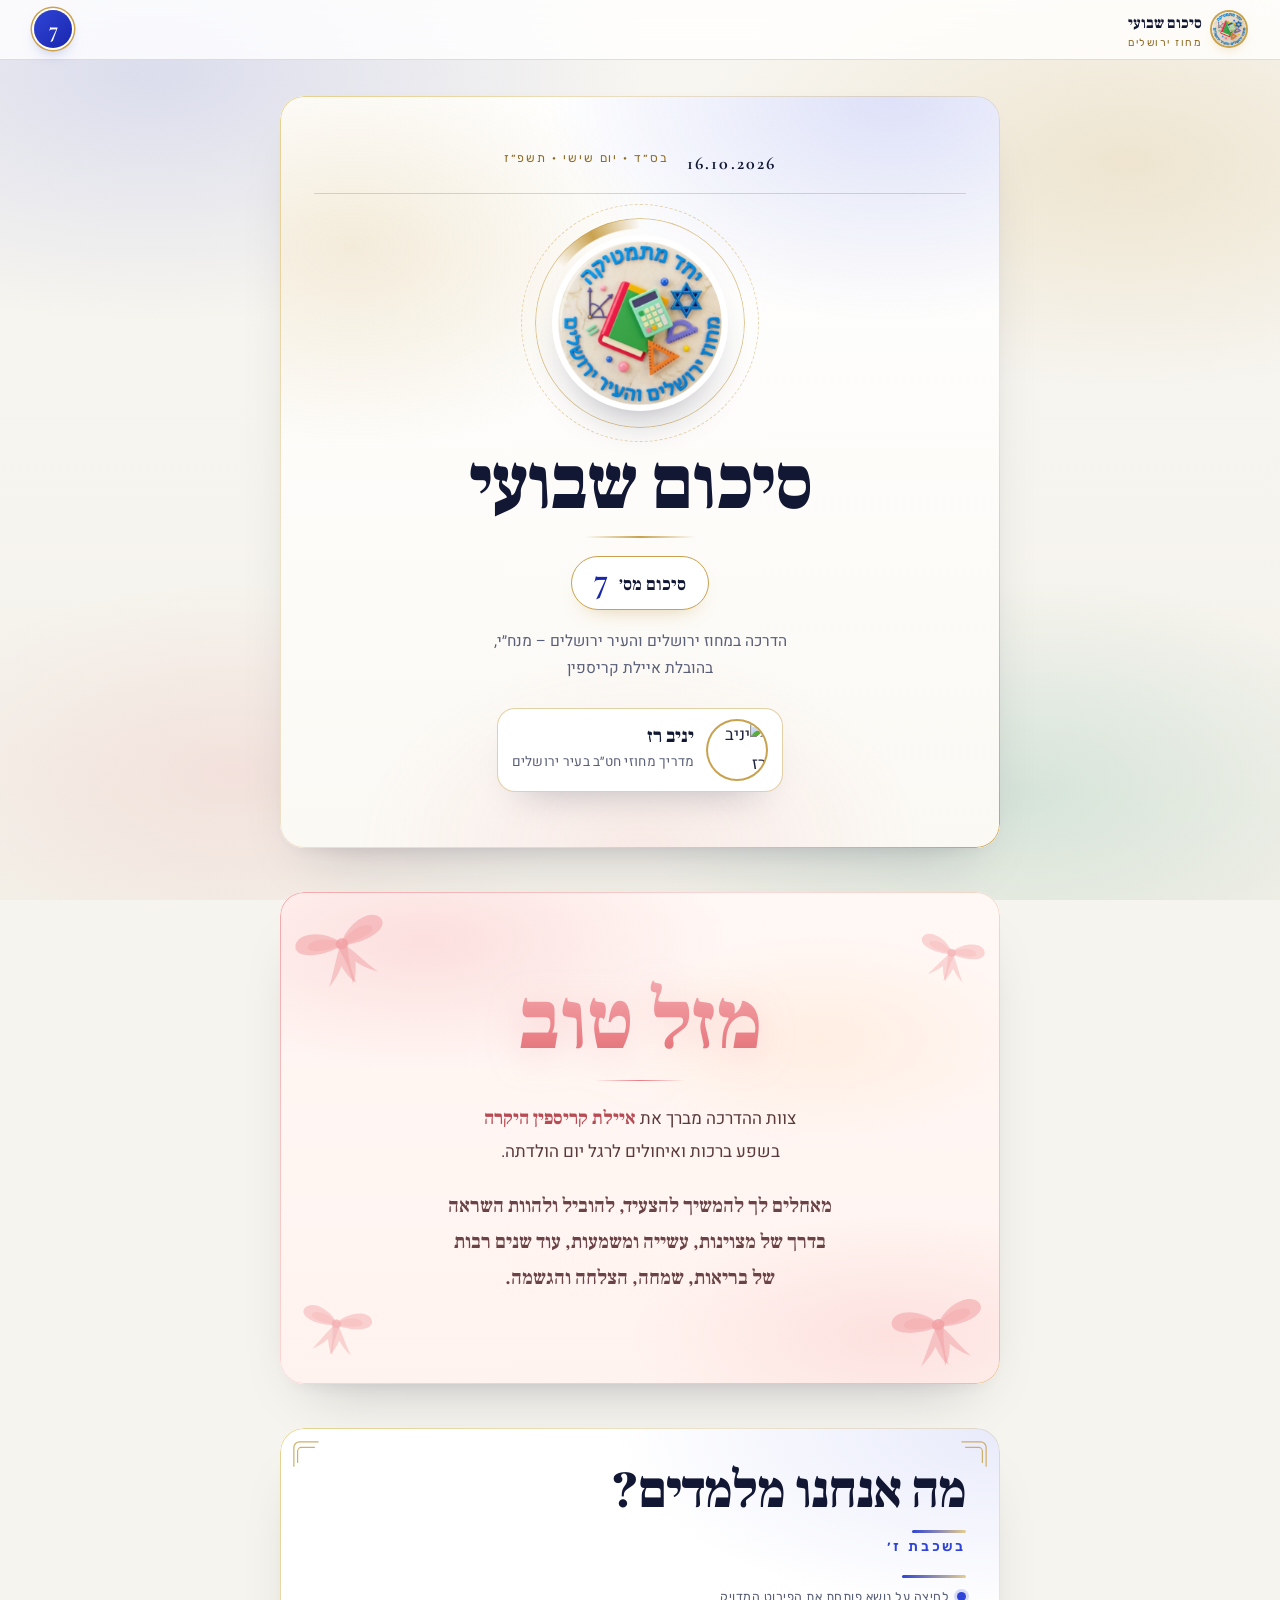
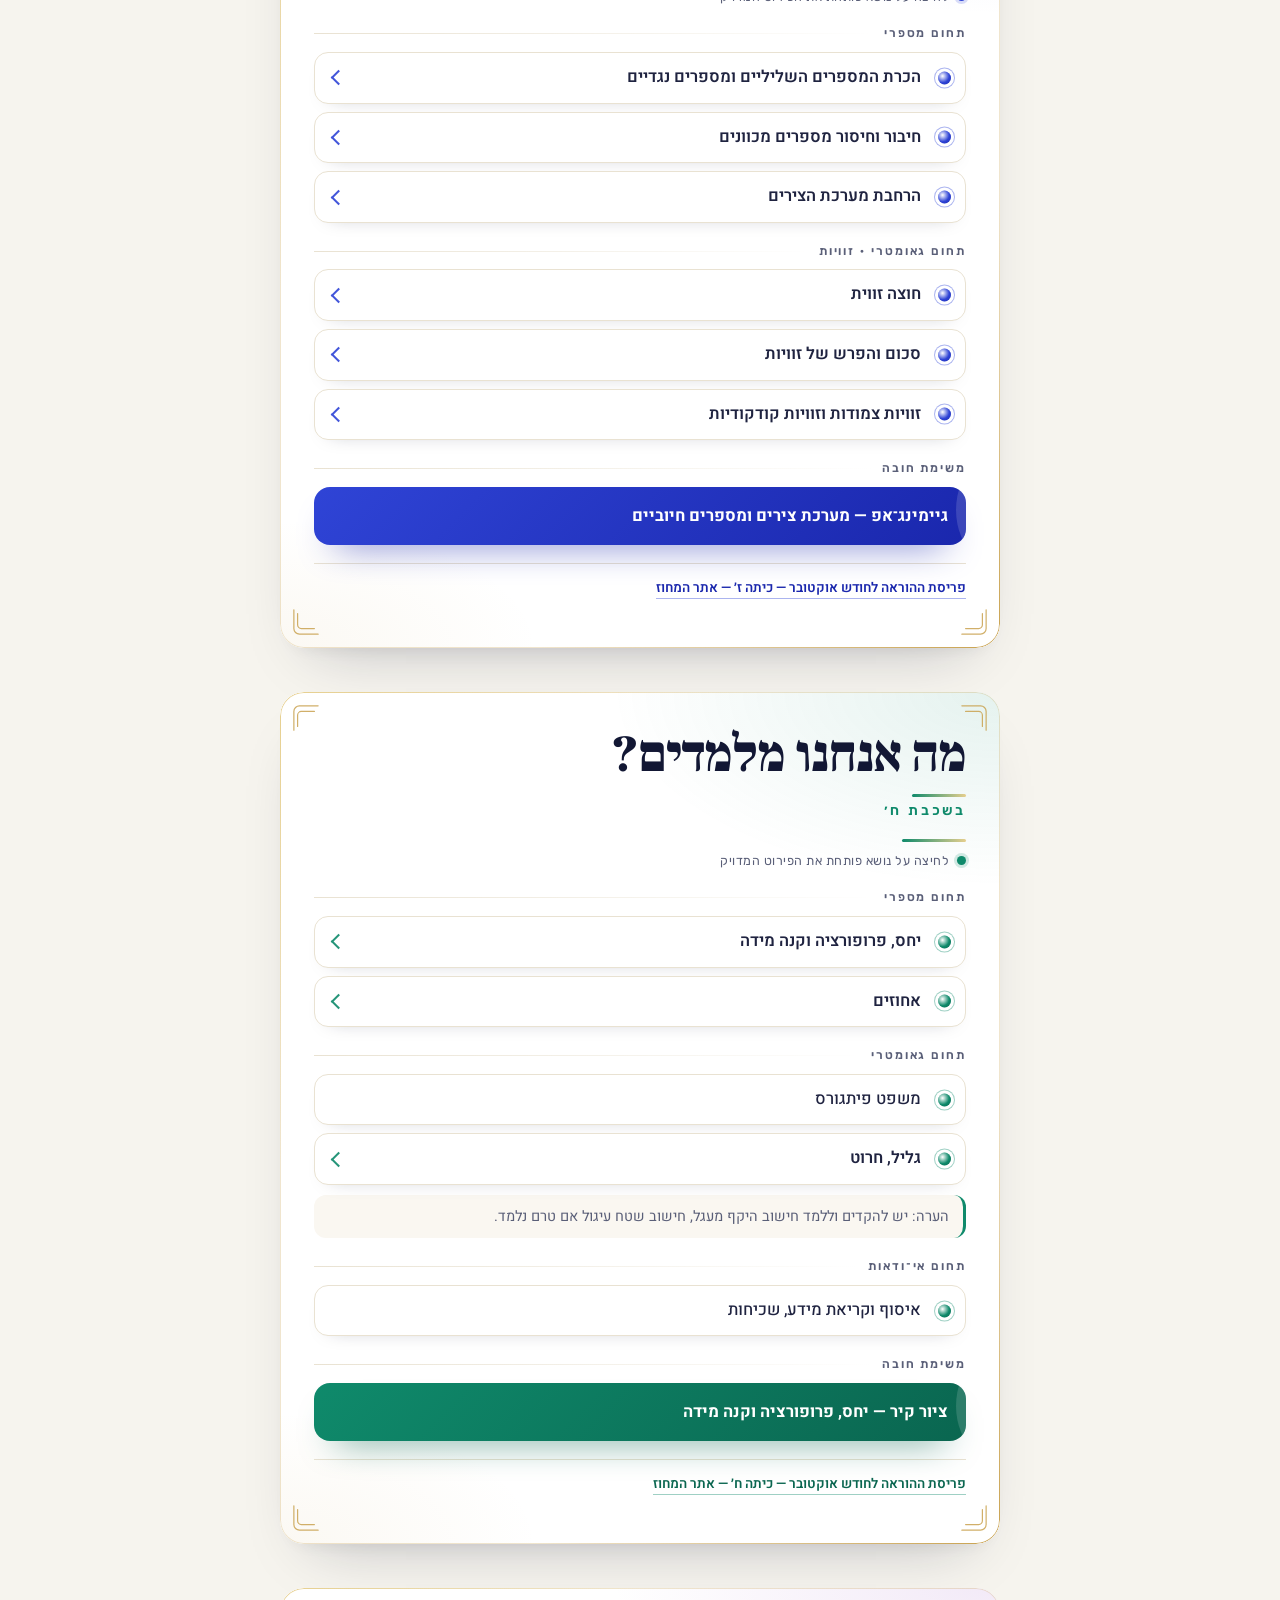
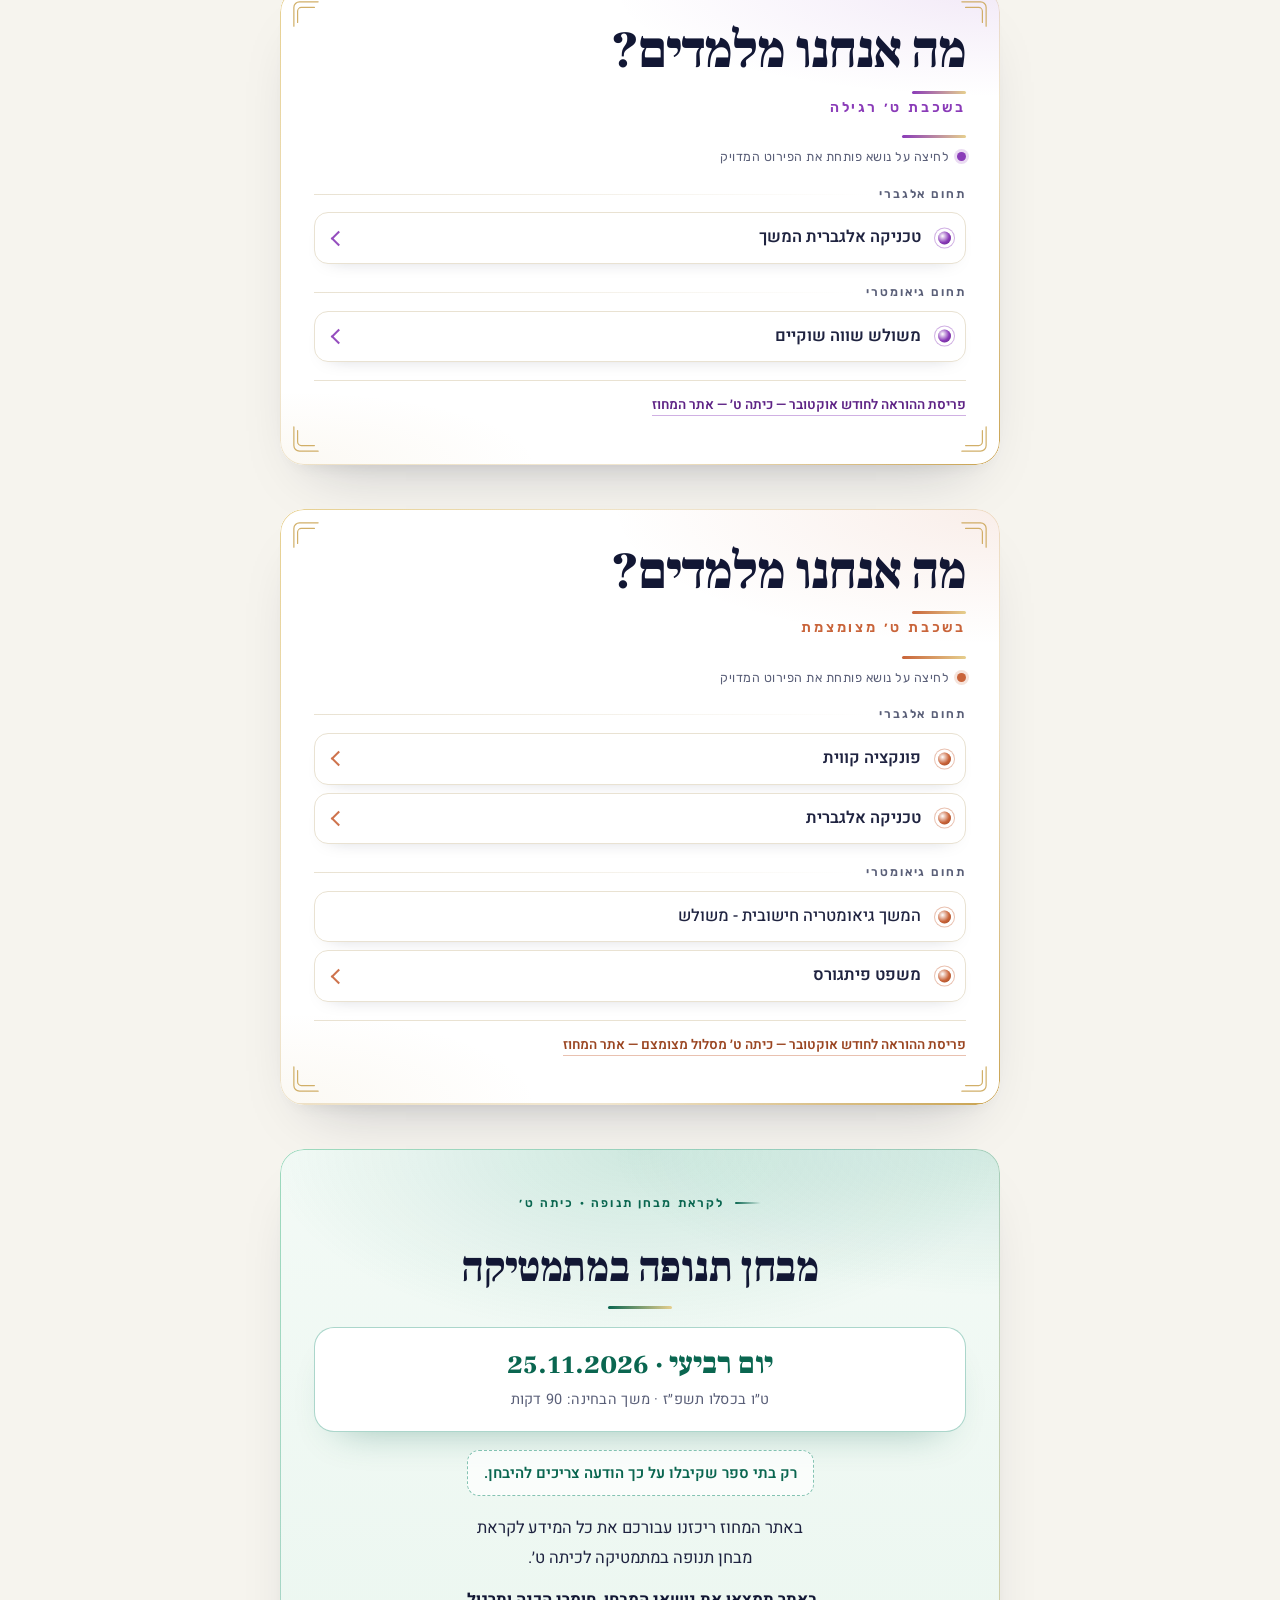
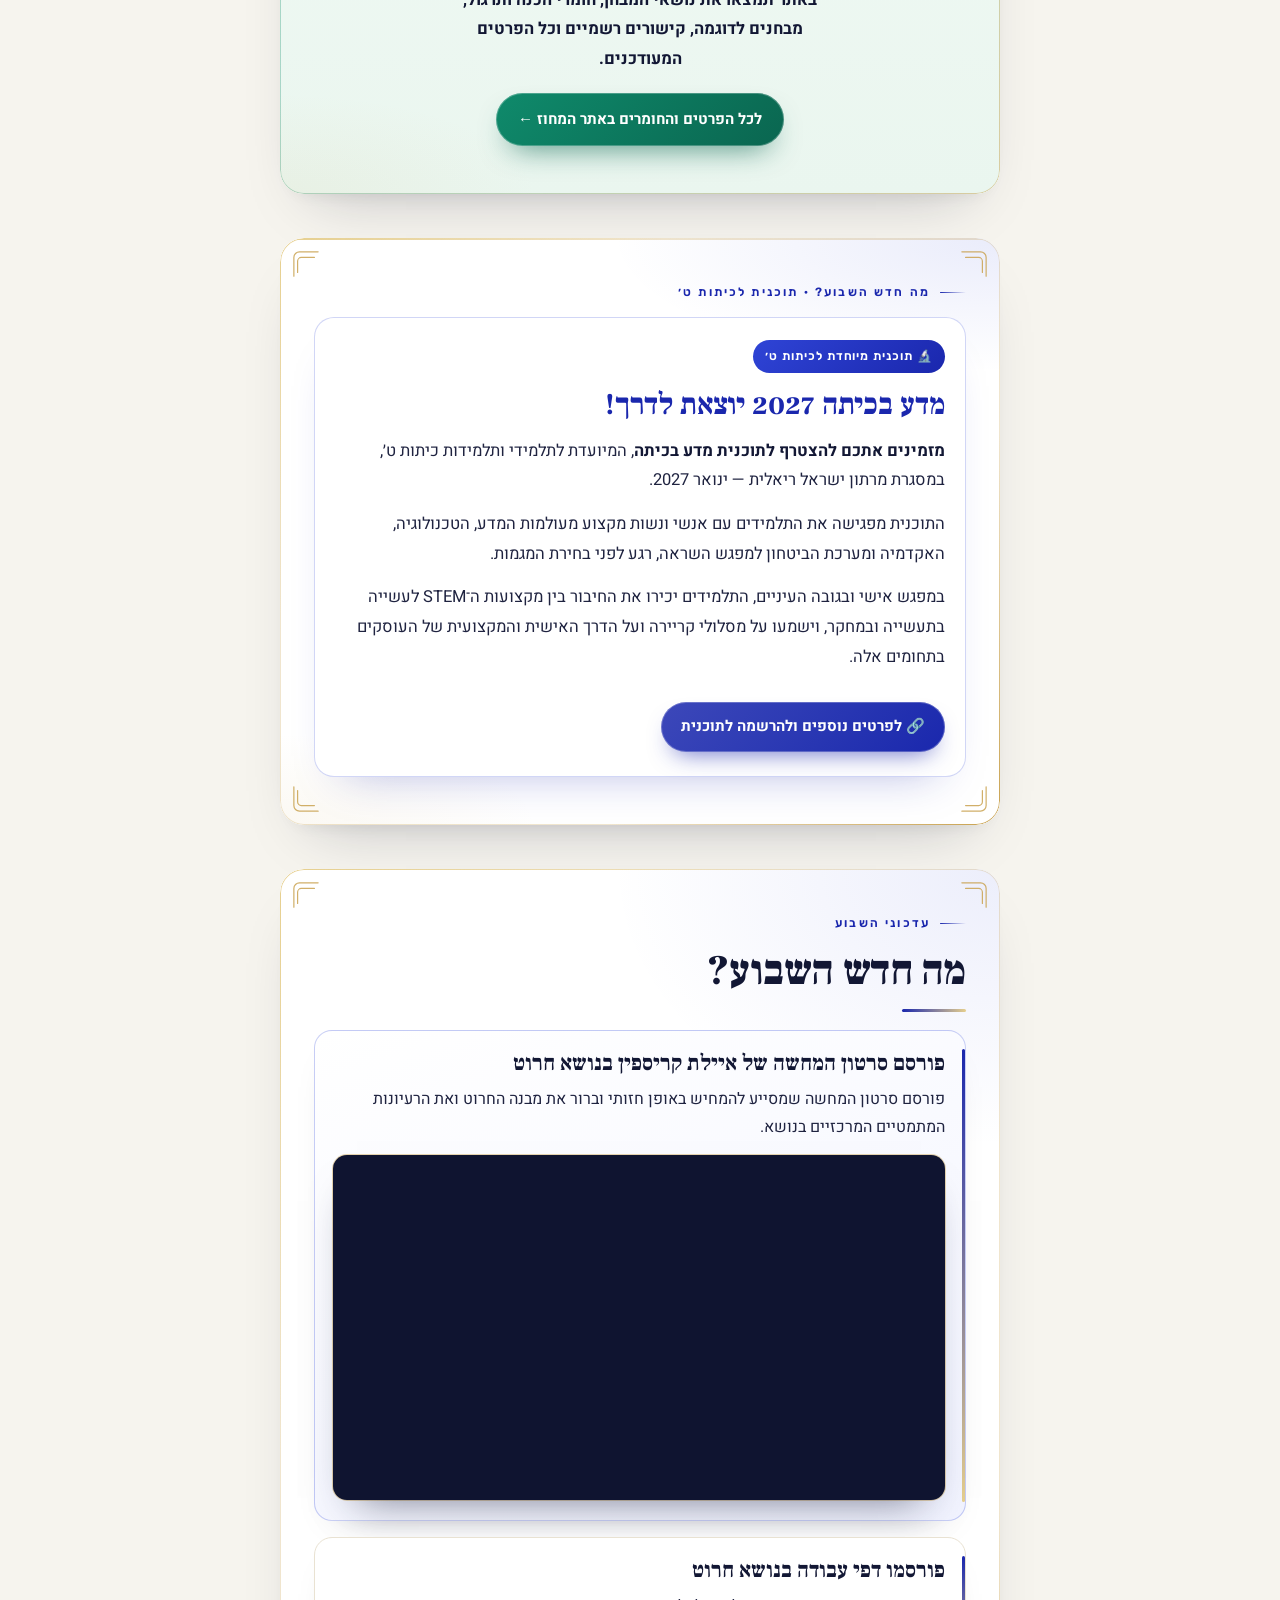
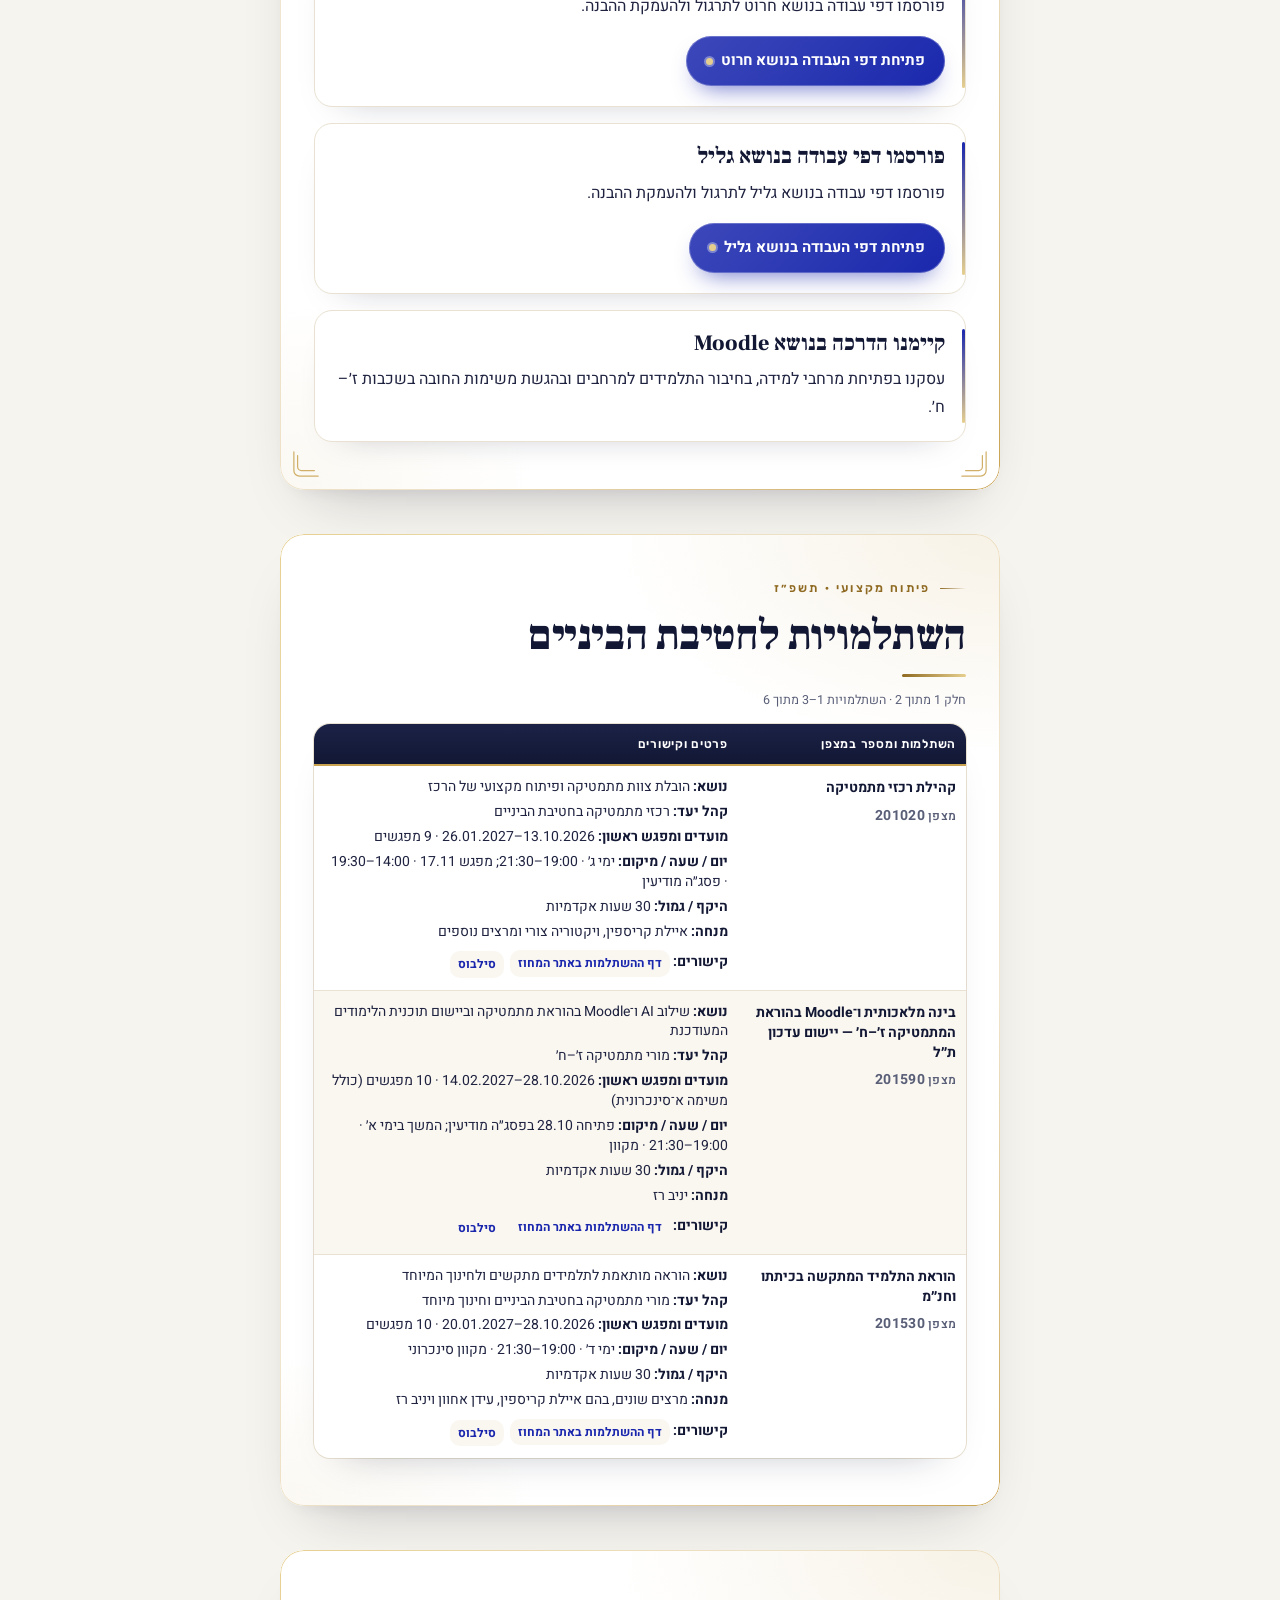
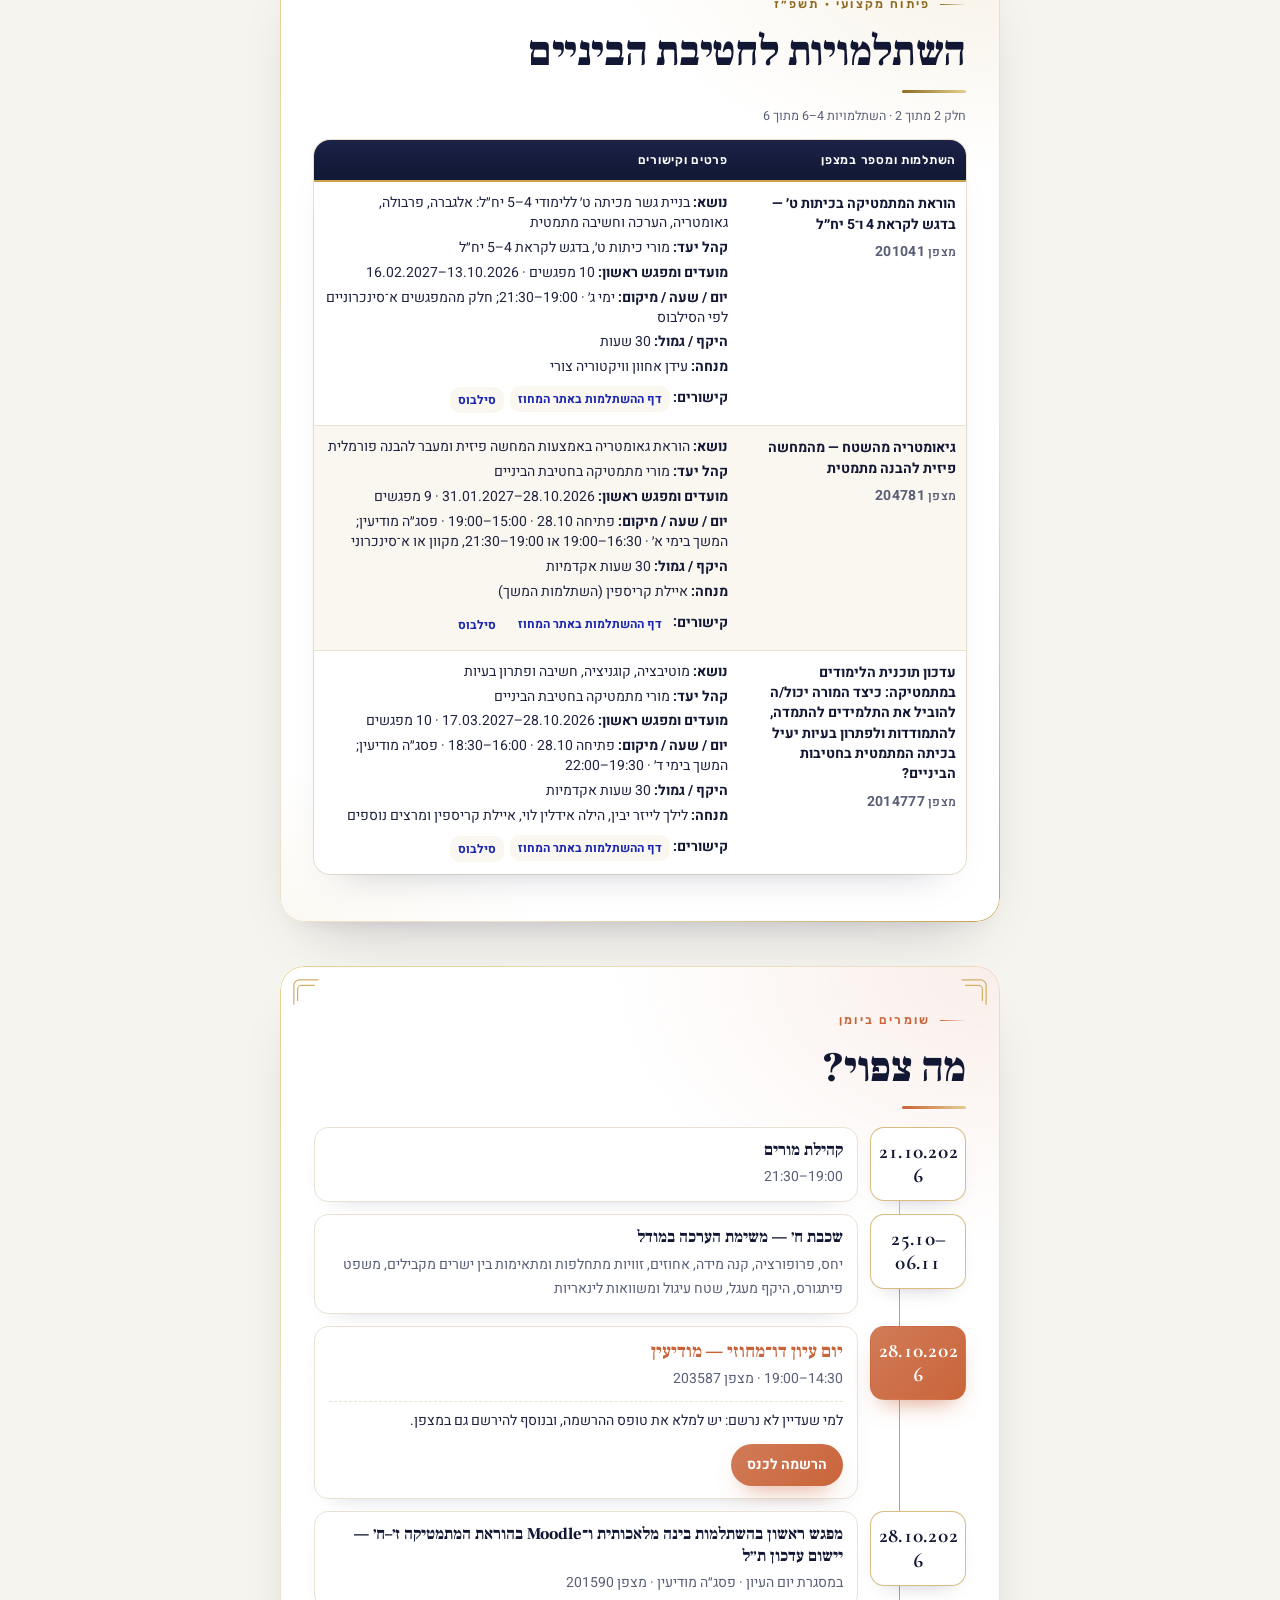
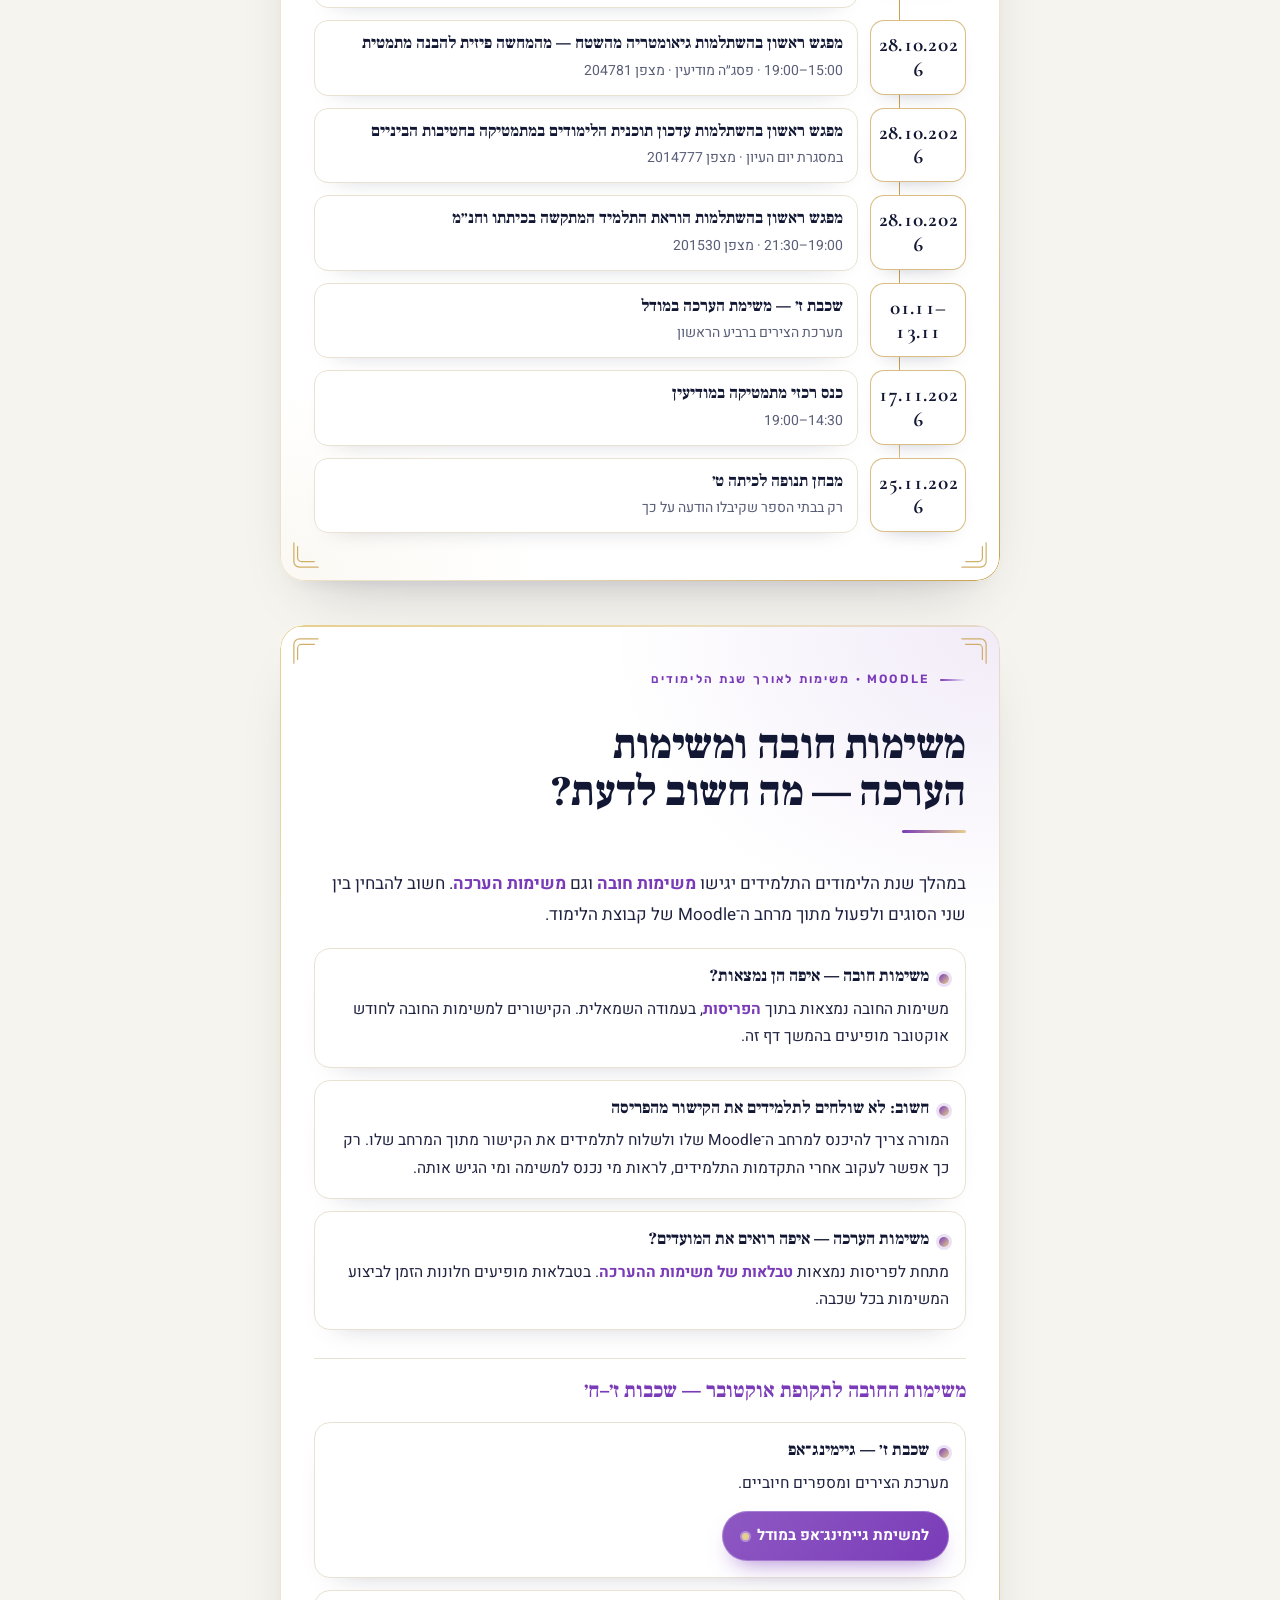
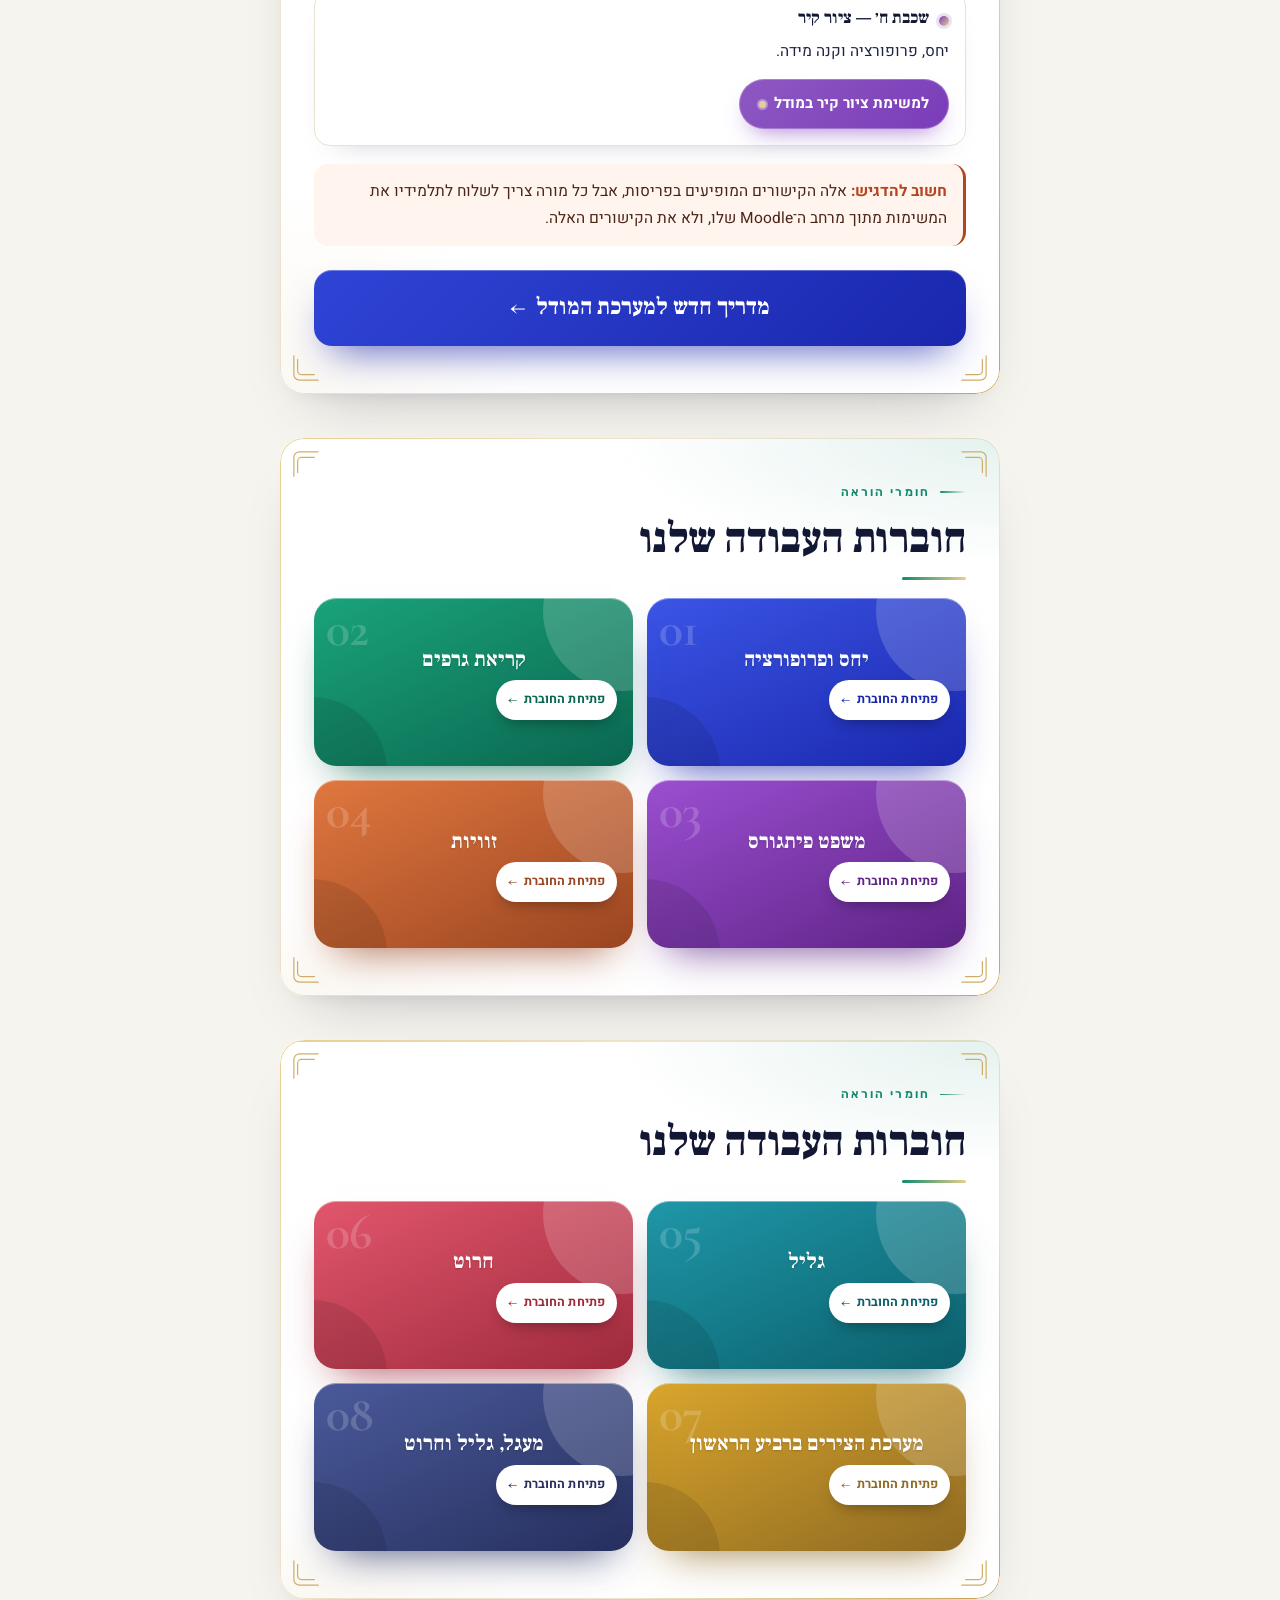
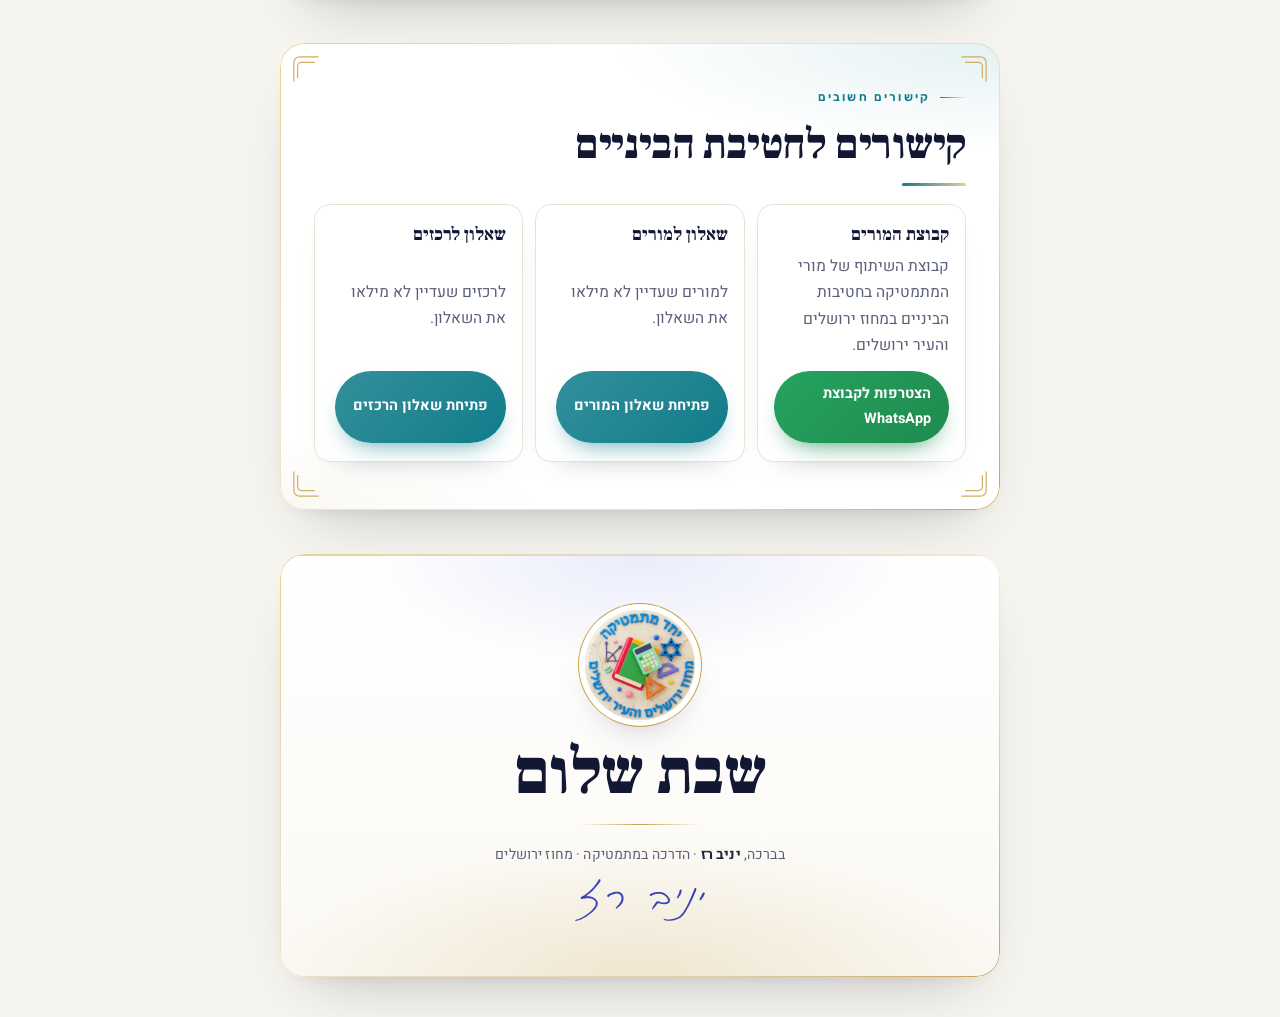
==== commit dbafcb30: "fix(summary7): complete verified training facts from six syllabi" ====
--- a/index.html
+++ b/index.html
@@ -308,10 +308,10 @@
             <td><dl class="training-facts">
               <div><dt>נושא</dt><dd>הובלת צוות מתמטיקה ופיתוח מקצועי של הרכז</dd></div>
               <div><dt>קהל יעד</dt><dd>רכזי מתמטיקה בחטיבת הביניים</dd></div>
-              <div><dt>מועדים ומפגש ראשון</dt><dd>מפגש ראשון 13.10.2026; 8 מפגשים לפי הסילבוס</dd></div>
-              <div><dt>יום / שעה / מיקום</dt><dd>לפי הסילבוס</dd></div>
-              <div><dt>היקף / גמול</dt><dd>—</dd></div>
-              <div><dt>מנחה</dt><dd>—</dd></div>
+              <div><dt>מועדים ומפגש ראשון</dt><dd>13.10.2026–26.01.2027 · 9 מפגשים</dd></div>
+              <div><dt>יום / שעה / מיקום</dt><dd>ימי ג׳ · 19:00–21:30; מפגש 17.11 · 14:00–19:30 · פסג״ה מודיעין</dd></div>
+              <div><dt>היקף / גמול</dt><dd>30 שעות אקדמיות</dd></div>
+              <div><dt>מנחה</dt><dd>איילת קריספין, ויקטוריה צורי ומרצים נוספים</dd></div>
               <div class="training-links"><dt>קישורים</dt><dd><a class="tlink" href="https://jerusalem2.vercel.app/hishtalmuyot/kehilat-rakazei-matematika/" target="_blank" rel="noopener noreferrer">דף ההשתלמות באתר המחוז</a><a class="tlink" href="https://drive.google.com/file/d/1QHYojSXEUtFHHtRDhhAb9guiXE4tF-oR/view" target="_blank" rel="noopener noreferrer">סילבוס</a></dd></div>
             </dl></td>
           </tr>
@@ -320,10 +320,10 @@
             <td><dl class="training-facts">
               <div><dt>נושא</dt><dd>שילוב AI ו־Moodle בהוראת מתמטיקה וביישום תוכנית הלימודים המעודכנת</dd></div>
               <div><dt>קהל יעד</dt><dd>מורי מתמטיקה ז׳–ח׳</dd></div>
-              <div><dt>מועדים ומפגש ראשון</dt><dd>פתיחה 28.10.2026 במסגרת יום העיון; המשך המפגשים לפי הסילבוס</dd></div>
-              <div><dt>יום / שעה / מיקום</dt><dd>28.10 — מפגש פנים אל פנים בפסג״ה מודיעין</dd></div>
-              <div><dt>היקף / גמול</dt><dd>—</dd></div>
-              <div><dt>מנחה</dt><dd>—</dd></div>
+              <div><dt>מועדים ומפגש ראשון</dt><dd>28.10.2026–14.02.2027 · 10 מפגשים (כולל משימה א־סינכרונית)</dd></div>
+              <div><dt>יום / שעה / מיקום</dt><dd>פתיחה 28.10 בפסג״ה מודיעין; המשך בימי א׳ · 19:00–21:30 · מקוון</dd></div>
+              <div><dt>היקף / גמול</dt><dd>30 שעות אקדמיות</dd></div>
+              <div><dt>מנחה</dt><dd>יניב רז</dd></div>
               <div class="training-links"><dt>קישורים</dt><dd><a class="tlink" href="https://jerusalem2.vercel.app/hishtalmuyot/ai-moodle-z-h/" target="_blank" rel="noopener noreferrer">דף ההשתלמות באתר המחוז</a><a class="tlink" href="https://drive.google.com/file/d/1MPTDPrM6no1dOwKkayU4RSEpfFDbijTH/view" target="_blank" rel="noopener noreferrer">סילבוס</a></dd></div>
             </dl></td>
           </tr>
@@ -332,10 +332,10 @@
             <td><dl class="training-facts">
               <div><dt>נושא</dt><dd>הוראה מותאמת לתלמידים מתקשים ולחינוך המיוחד</dd></div>
               <div><dt>קהל יעד</dt><dd>מורי מתמטיקה בחטיבת הביניים וחינוך מיוחד</dd></div>
-              <div><dt>מועדים ומפגש ראשון</dt><dd>מפגש ראשון 28.10.2026; 10 מפגשים לפי הסילבוס</dd></div>
-              <div><dt>יום / שעה / מיקום</dt><dd>רוב המפגשים 19:00–21:30; מתכונת לפי הסילבוס</dd></div>
-              <div><dt>היקף / גמול</dt><dd>—</dd></div>
-              <div><dt>מנחה</dt><dd>—</dd></div>
+              <div><dt>מועדים ומפגש ראשון</dt><dd>28.10.2026–20.01.2027 · 10 מפגשים</dd></div>
+              <div><dt>יום / שעה / מיקום</dt><dd>ימי ד׳ · 19:00–21:30 · מקוון סינכרוני</dd></div>
+              <div><dt>היקף / גמול</dt><dd>30 שעות אקדמיות</dd></div>
+              <div><dt>מנחה</dt><dd>מרצים שונים, בהם איילת קריספין, עידן אחוון ויניב רז</dd></div>
               <div class="training-links"><dt>קישורים</dt><dd><a class="tlink" href="https://jerusalem2.vercel.app/hishtalmuyot/student-support-special-ed/" target="_blank" rel="noopener noreferrer">דף ההשתלמות באתר המחוז</a><a class="tlink" href="https://drive.google.com/file/d/1aVlPA5UMQfbSIAmPs0bhoCsPJ86VStGe/view" target="_blank" rel="noopener noreferrer">סילבוס</a></dd></div>
             </dl></td>
           </tr>
@@ -371,9 +371,9 @@
             <td><dl class="training-facts">
               <div><dt>נושא</dt><dd>הוראת גאומטריה באמצעות המחשה פיזית ומעבר להבנה פורמלית</dd></div>
               <div><dt>קהל יעד</dt><dd>מורי מתמטיקה בחטיבת הביניים</dd></div>
-              <div><dt>מועדים ומפגש ראשון</dt><dd>מפגש ראשון 28.10.2026 במסגרת יום העיון; 9 מפגשים לפי הסילבוס</dd></div>
-              <div><dt>יום / שעה / מיקום</dt><dd>28.10 · 15:00–19:00 · פסג״ה מודיעין; יתר המפגשים לפי הסילבוס</dd></div>
-              <div><dt>היקף / גמול</dt><dd>—</dd></div>
+              <div><dt>מועדים ומפגש ראשון</dt><dd>28.10.2026–31.01.2027 · 9 מפגשים</dd></div>
+              <div><dt>יום / שעה / מיקום</dt><dd>פתיחה 28.10 · 15:00–19:00 · פסג״ה מודיעין; המשך בימי א׳ · 16:30–19:00 או 19:00–21:30, מקוון או א־סינכרוני</dd></div>
+              <div><dt>היקף / גמול</dt><dd>30 שעות אקדמיות</dd></div>
               <div><dt>מנחה</dt><dd>איילת קריספין (השתלמות המשך)</dd></div>
               <div class="training-links"><dt>קישורים</dt><dd><a class="tlink" href="https://jerusalem2.vercel.app/hishtalmuyot/geometry-from-field/" target="_blank" rel="noopener noreferrer">דף ההשתלמות באתר המחוז</a><a class="tlink" href="https://drive.google.com/file/d/1FTEh4Lt5sBqd1kHF_riunRx6m4IjdxlS/view" target="_blank" rel="noopener noreferrer">סילבוס</a></dd></div>
             </dl></td>
@@ -383,10 +383,10 @@
             <td><dl class="training-facts">
               <div><dt>נושא</dt><dd>מוטיבציה, קוגניציה, חשיבה ופתרון בעיות</dd></div>
               <div><dt>קהל יעד</dt><dd>מורי מתמטיקה בחטיבת הביניים</dd></div>
-              <div><dt>מועדים ומפגש ראשון</dt><dd>פתיחה 28.10.2026 במסגרת יום העיון; 10 מפגשים לפי הסילבוס</dd></div>
-              <div><dt>יום / שעה / מיקום</dt><dd>28.10 — יום העיון; יתר המפגשים לפי הסילבוס</dd></div>
-              <div><dt>היקף / גמול</dt><dd>—</dd></div>
-              <div><dt>מנחה</dt><dd>—</dd></div>
+              <div><dt>מועדים ומפגש ראשון</dt><dd>28.10.2026–17.03.2027 · 10 מפגשים</dd></div>
+              <div><dt>יום / שעה / מיקום</dt><dd>פתיחה 28.10 · 16:00–18:30 · פסג״ה מודיעין; המשך בימי ד׳ · 19:30–22:00</dd></div>
+              <div><dt>היקף / גמול</dt><dd>30 שעות אקדמיות</dd></div>
+              <div><dt>מנחה</dt><dd>לילך לייזר יבין, הילה אידלין לוי, איילת קריספין ומרצים נוספים</dd></div>
               <div class="training-links"><dt>קישורים</dt><dd><a class="tlink" href="https://jerusalem2.vercel.app/hishtalmuyot/idkun-tochnit-chativat-beynayim/" target="_blank" rel="noopener noreferrer">דף ההשתלמות באתר המחוז</a><a class="tlink" href="https://docs.google.com/document/d/1-FTftCvxTF0v1HiR4p8eUg464LUVHlfU3dd_-kuCbB4/edit" target="_blank" rel="noopener noreferrer">סילבוס</a></dd></div>
             </dl></td>
           </tr>
--- a/styles.css
+++ b/styles.css
@@ -460,6 +460,35 @@
   .training-table .compass b[dir="ltr"]{font-size:13px}
 }
 
+
+/* Full training information in one row per course — semantic table on mobile. */
+.training-summary-table thead th:first-child,.training-summary-table .training-course{width:35%}
+.training-summary-table .training-course{vertical-align:top;text-align:right;overflow-wrap:anywhere;padding:12px 10px;color:var(--ink);border-bottom:1px solid var(--stone)}
+.training-summary-table .training-course strong{display:block;line-height:1.45}
+.training-summary-table tbody tr:nth-child(even) .training-course{background:var(--paper-2)}
+.training-summary-table tbody tr:last-child .training-course{border-bottom:0}
+.training-summary-table .training-facts{display:grid;gap:5px;margin:0}
+.training-summary-table .training-facts div{line-height:1.42}
+.training-summary-table .training-facts dt{display:inline;font-weight:700;color:var(--ink)}
+.training-summary-table .training-facts dt::after{content:": "}
+.training-summary-table .training-facts dd{display:inline;margin:0}
+.training-summary-table .training-links .tlink{display:inline-block;vertical-align:middle;padding:5px 8px;margin:4px 0 2px 6px;font-size:12px;max-width:100%}
+.training-range{margin:-5px 0 13px;color:var(--muted);font-size:12.5px}
+@media(max-width:420px){
+ .training-summary-table{font-size:12px;line-height:1.4}
+ .training-summary-table .training-course,.training-summary-table td{padding:9px 7px}
+ .training-summary-table .training-course strong{font-size:12px}
+ .training-summary-table .training-facts{gap:5px}
+ .training-summary-table .training-links .tlink{padding:5px 6px;margin:3px 0 2px 3px;font-size:11.5px}
+}
+@media print{
+ .training-summary-table{font-size:11.5px;line-height:1.35}
+ .training-summary-table .training-course,.training-summary-table td{padding:7px 8px}
+ .training-summary-table .training-facts{gap:3px}
+ .training-summary-table .training-links .tlink{padding:2px 5px;margin:2px 0 1px 4px}
+ .training-summary-table tbody tr{break-inside:avoid}
+}
+
 /* ============================================================
    מה צפוי? — calendar
    ============================================================ */
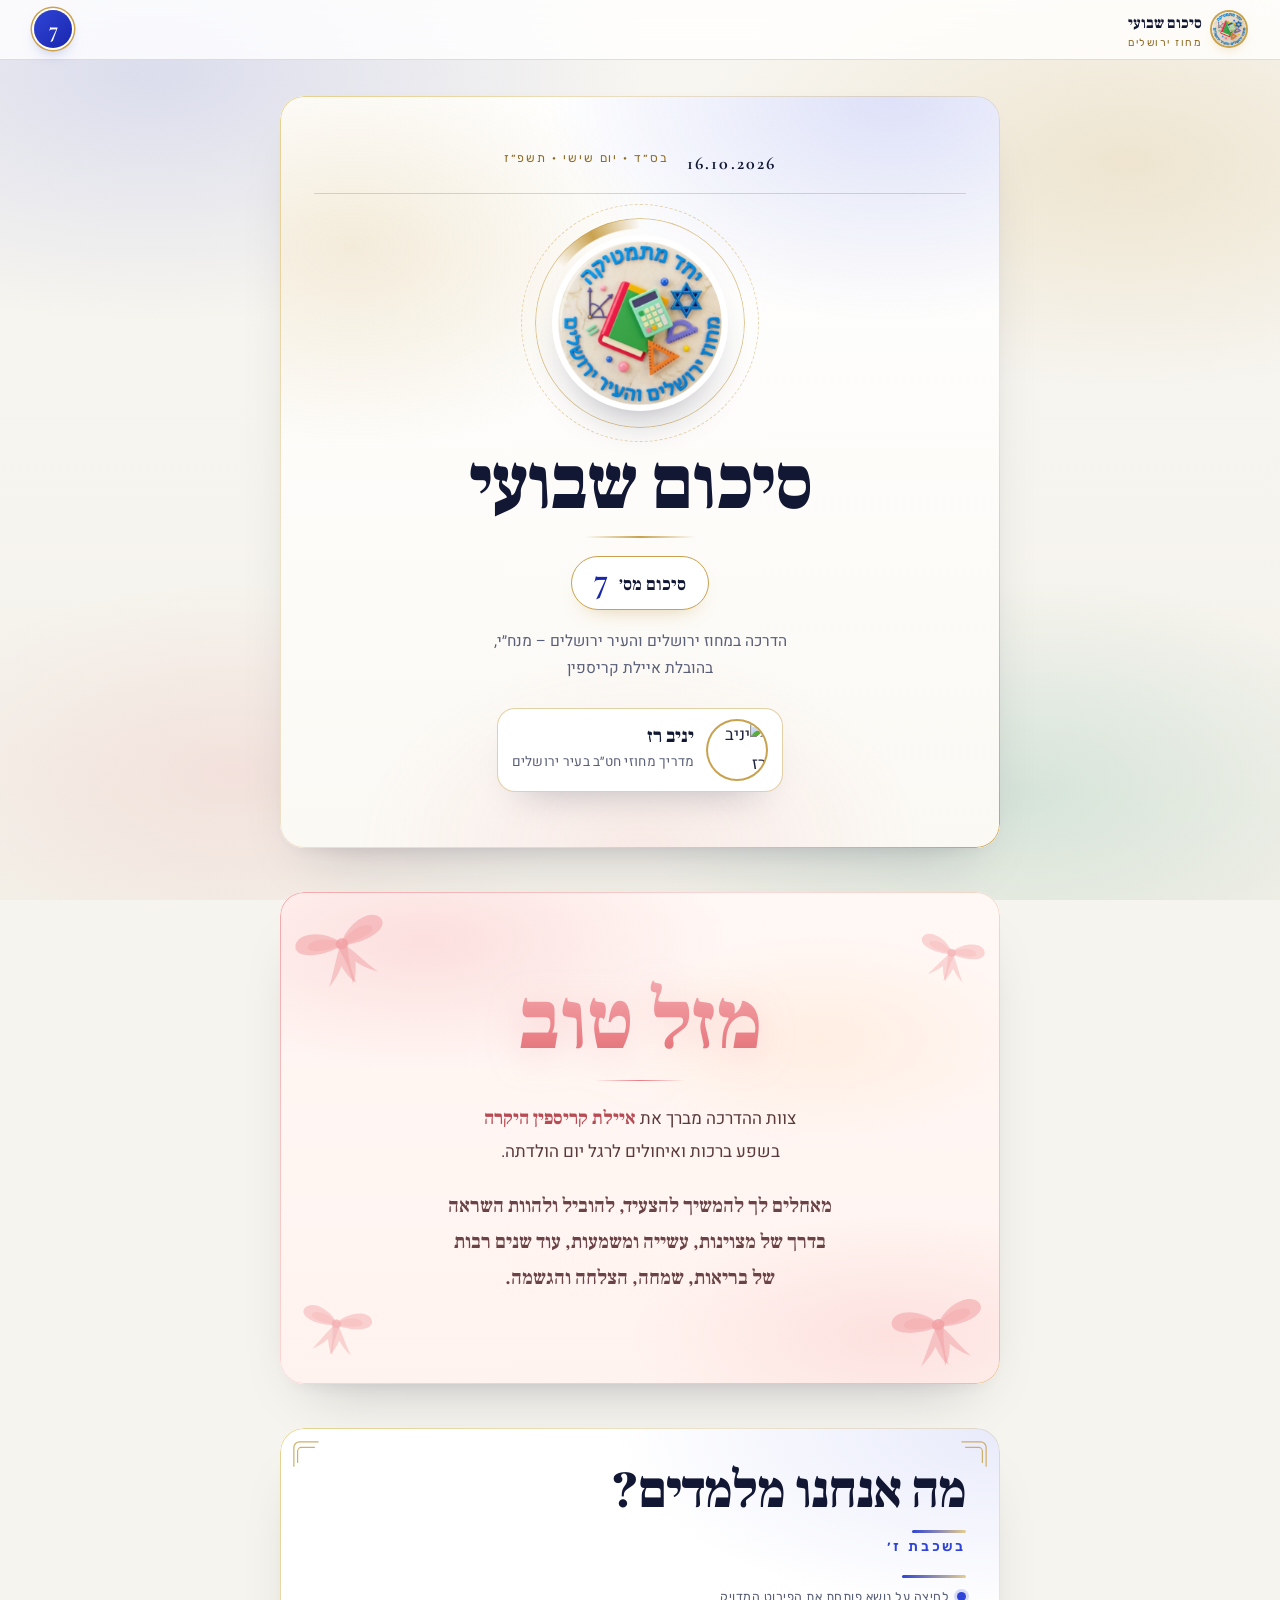
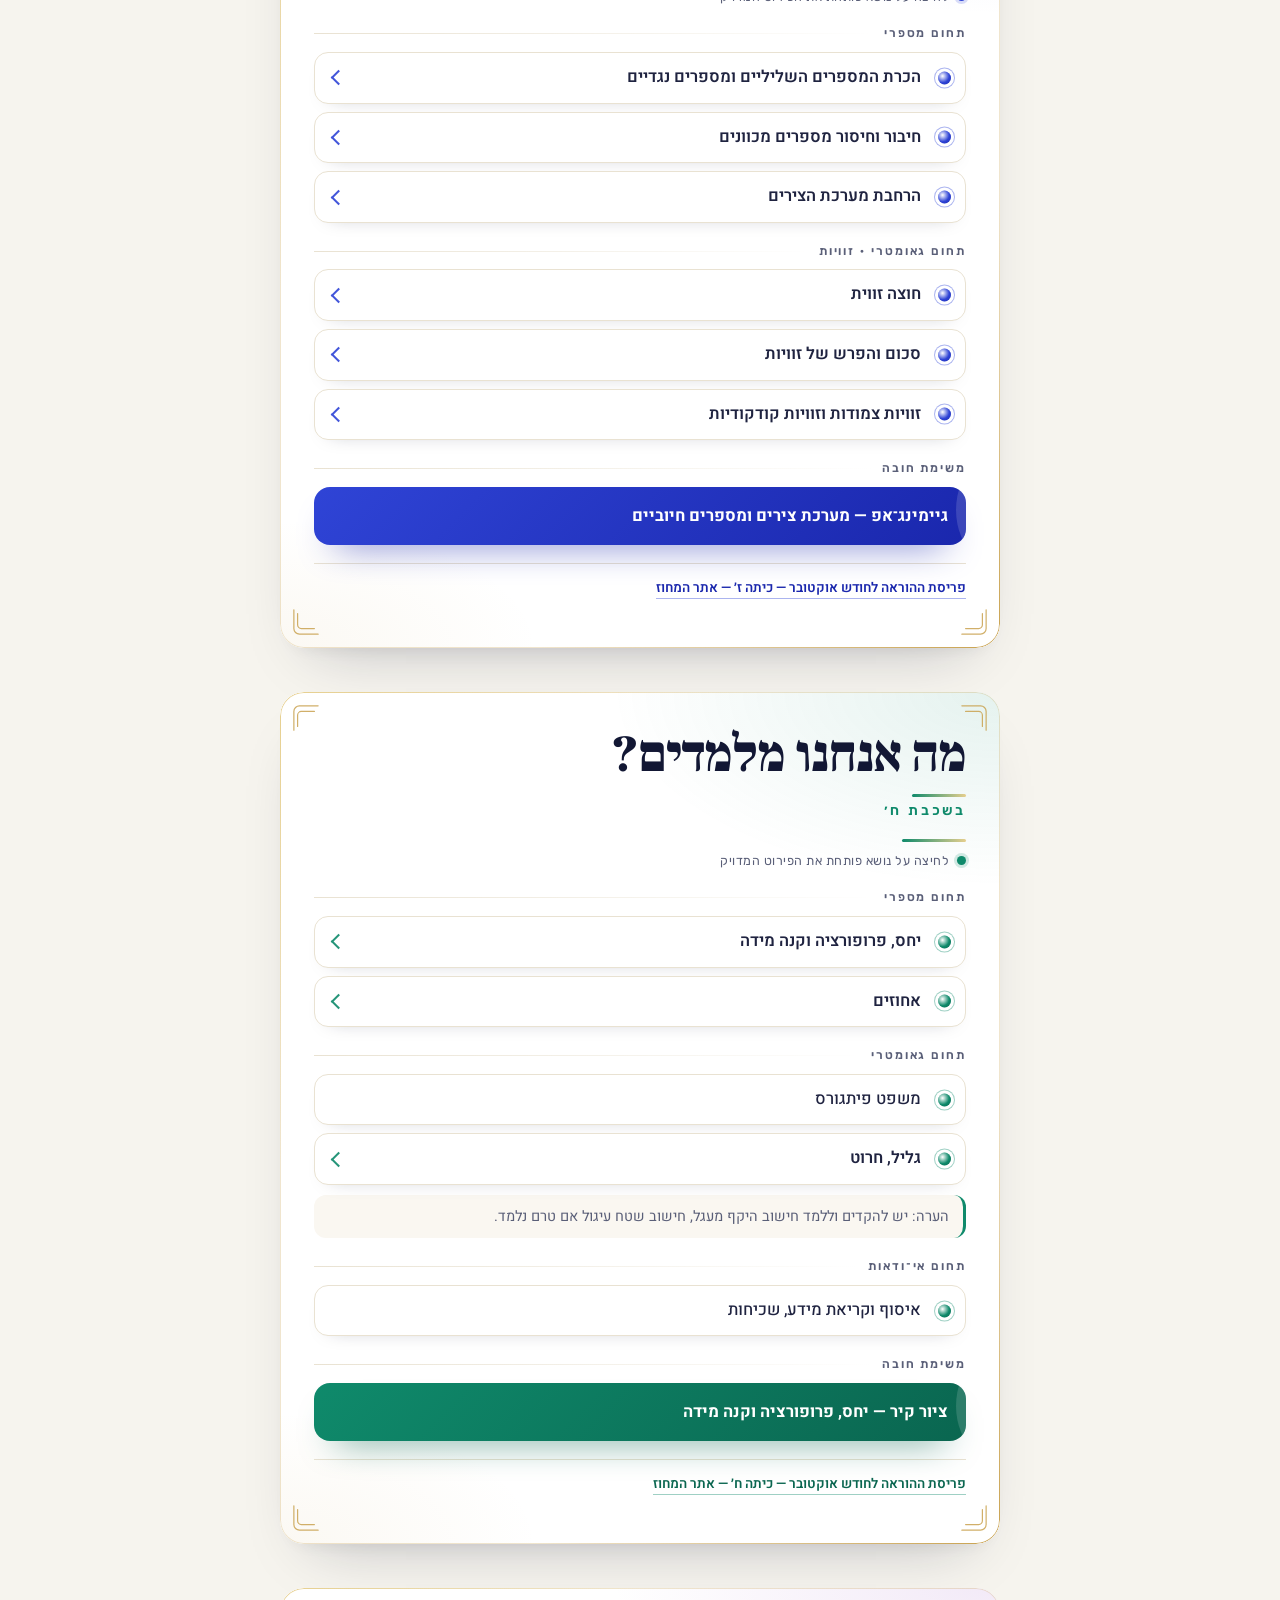
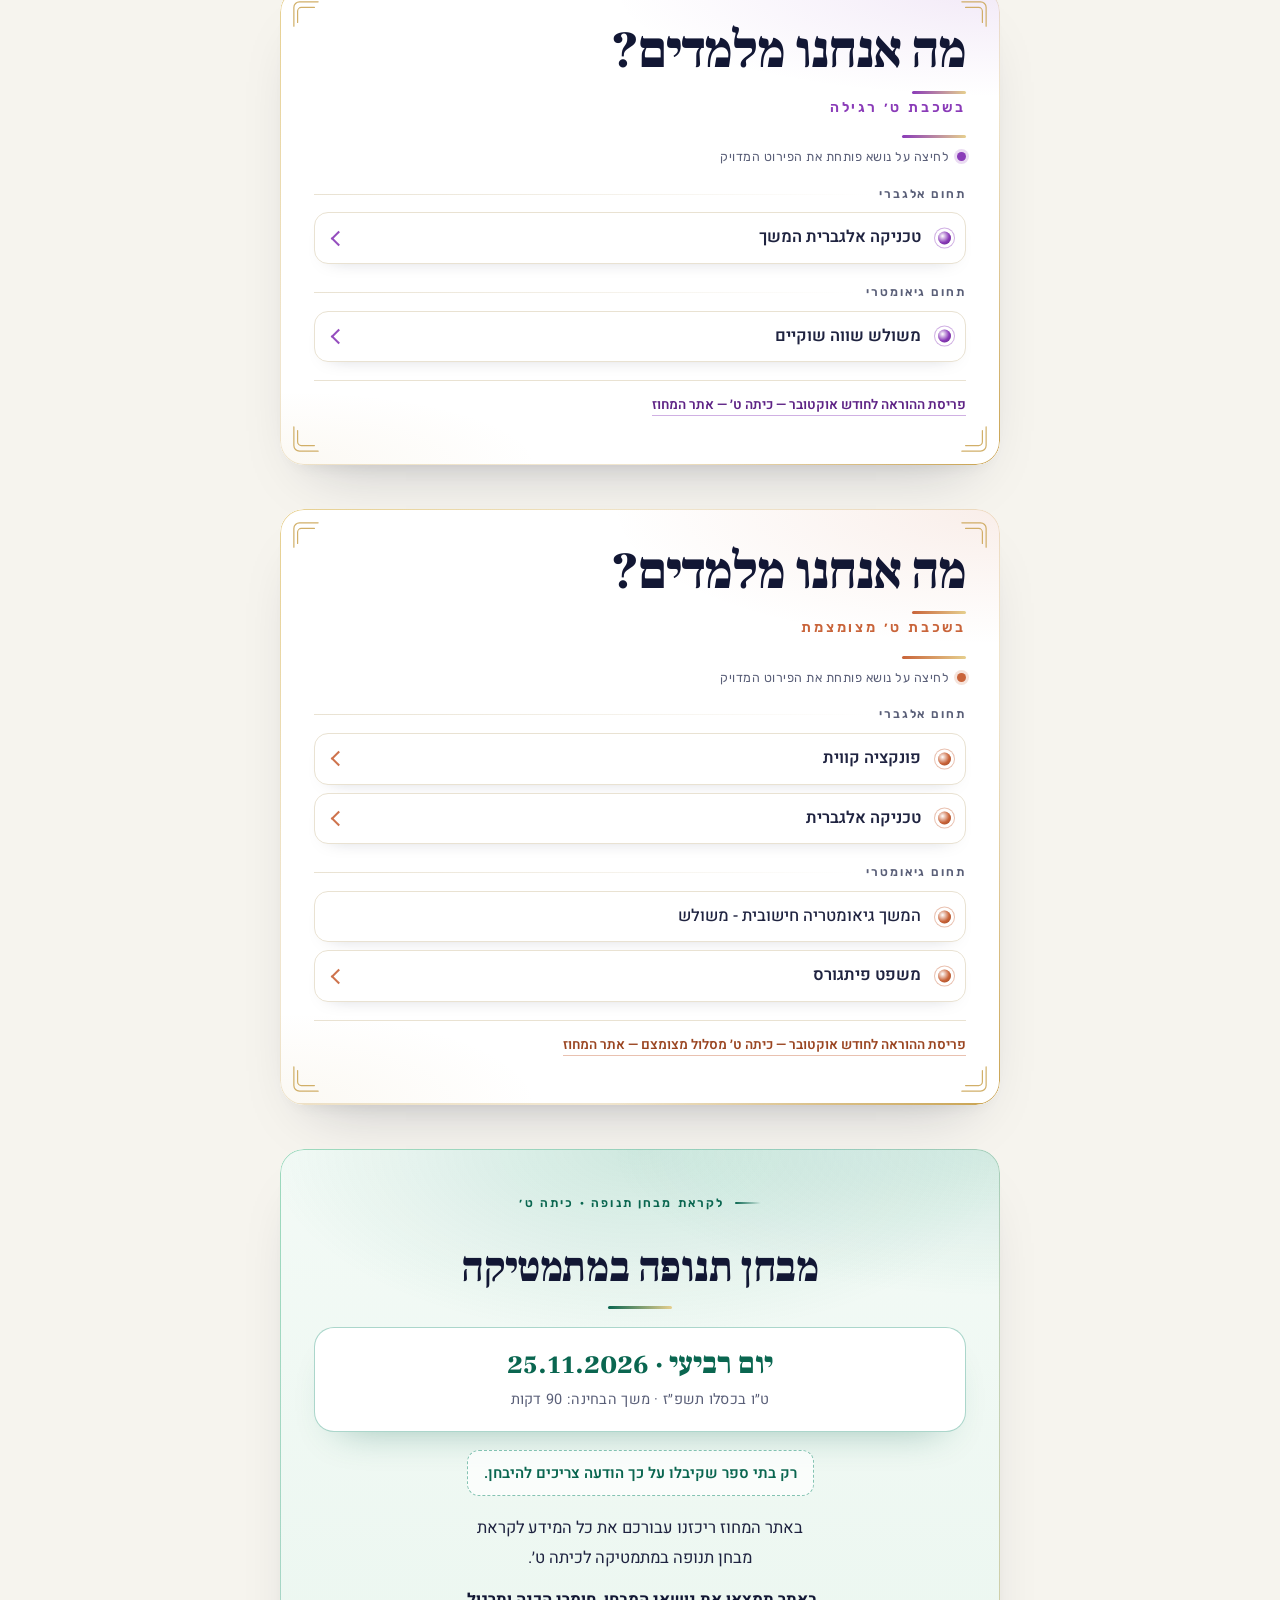
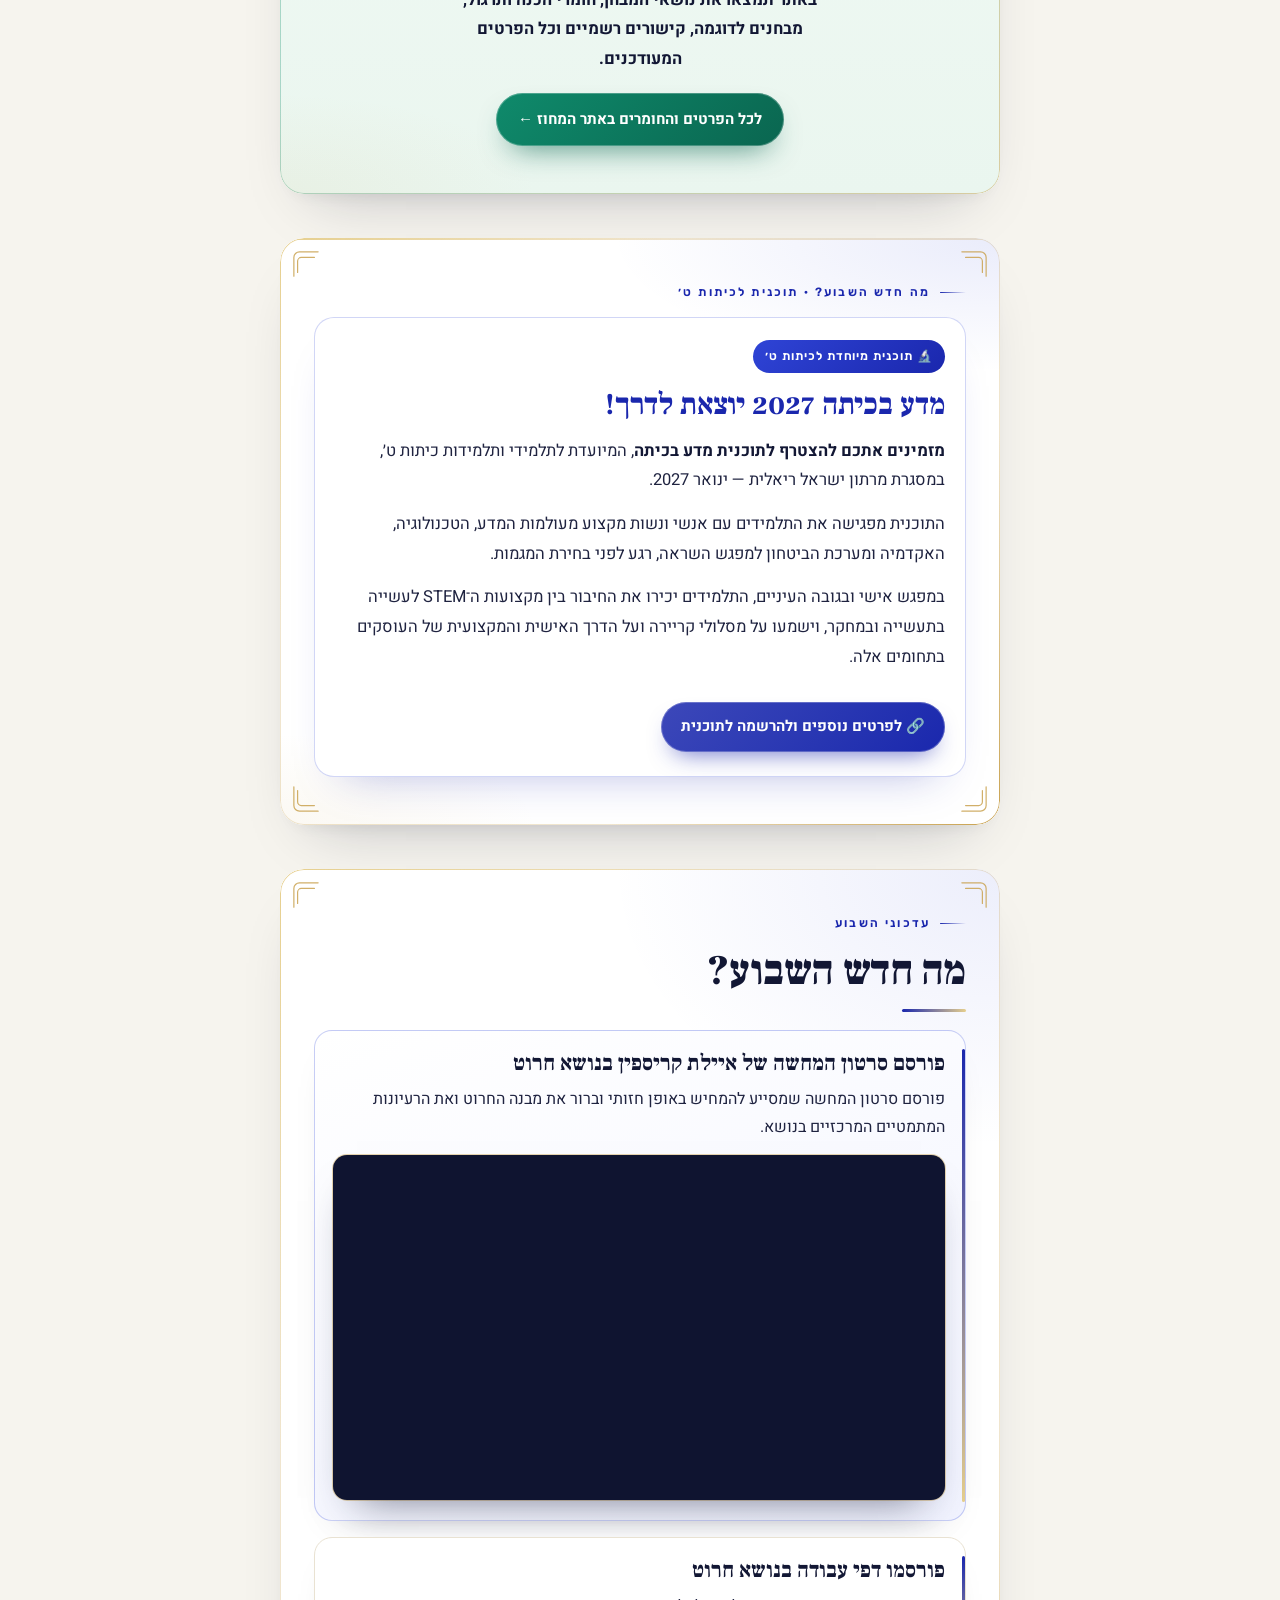
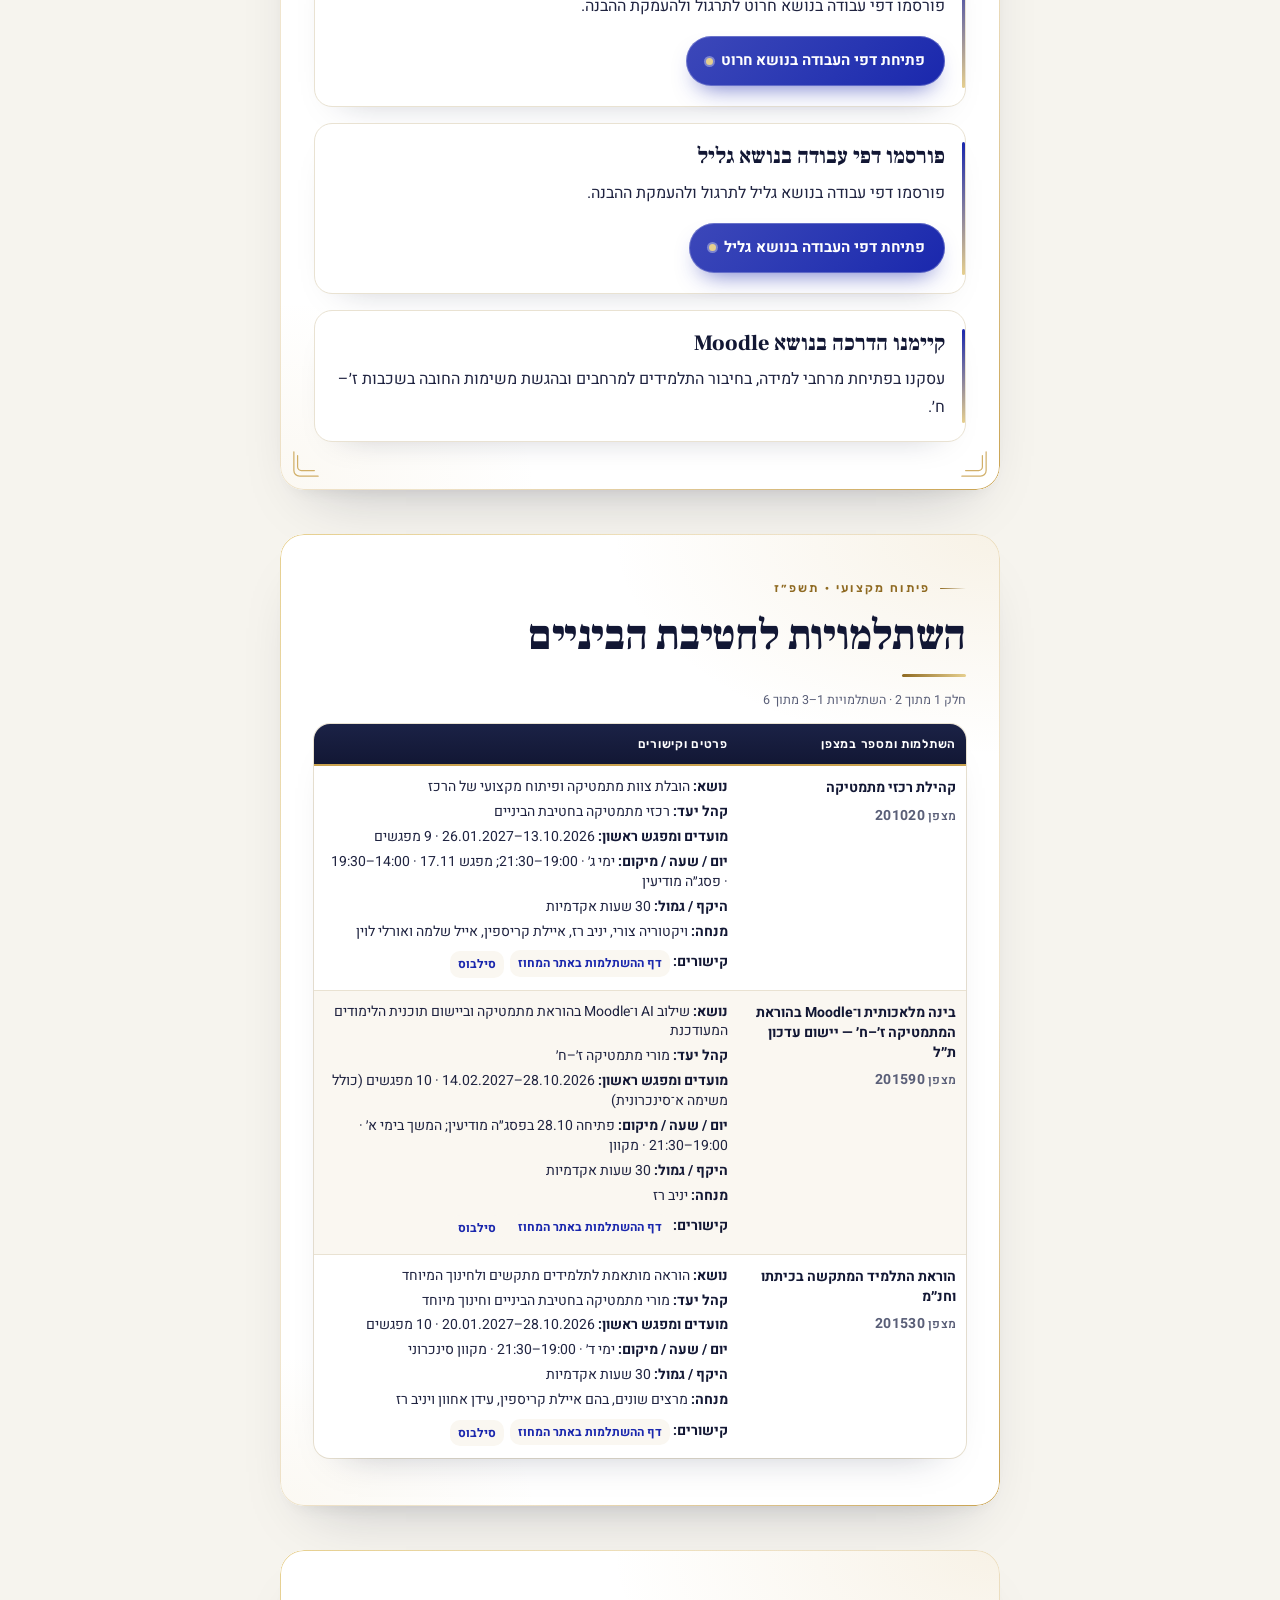
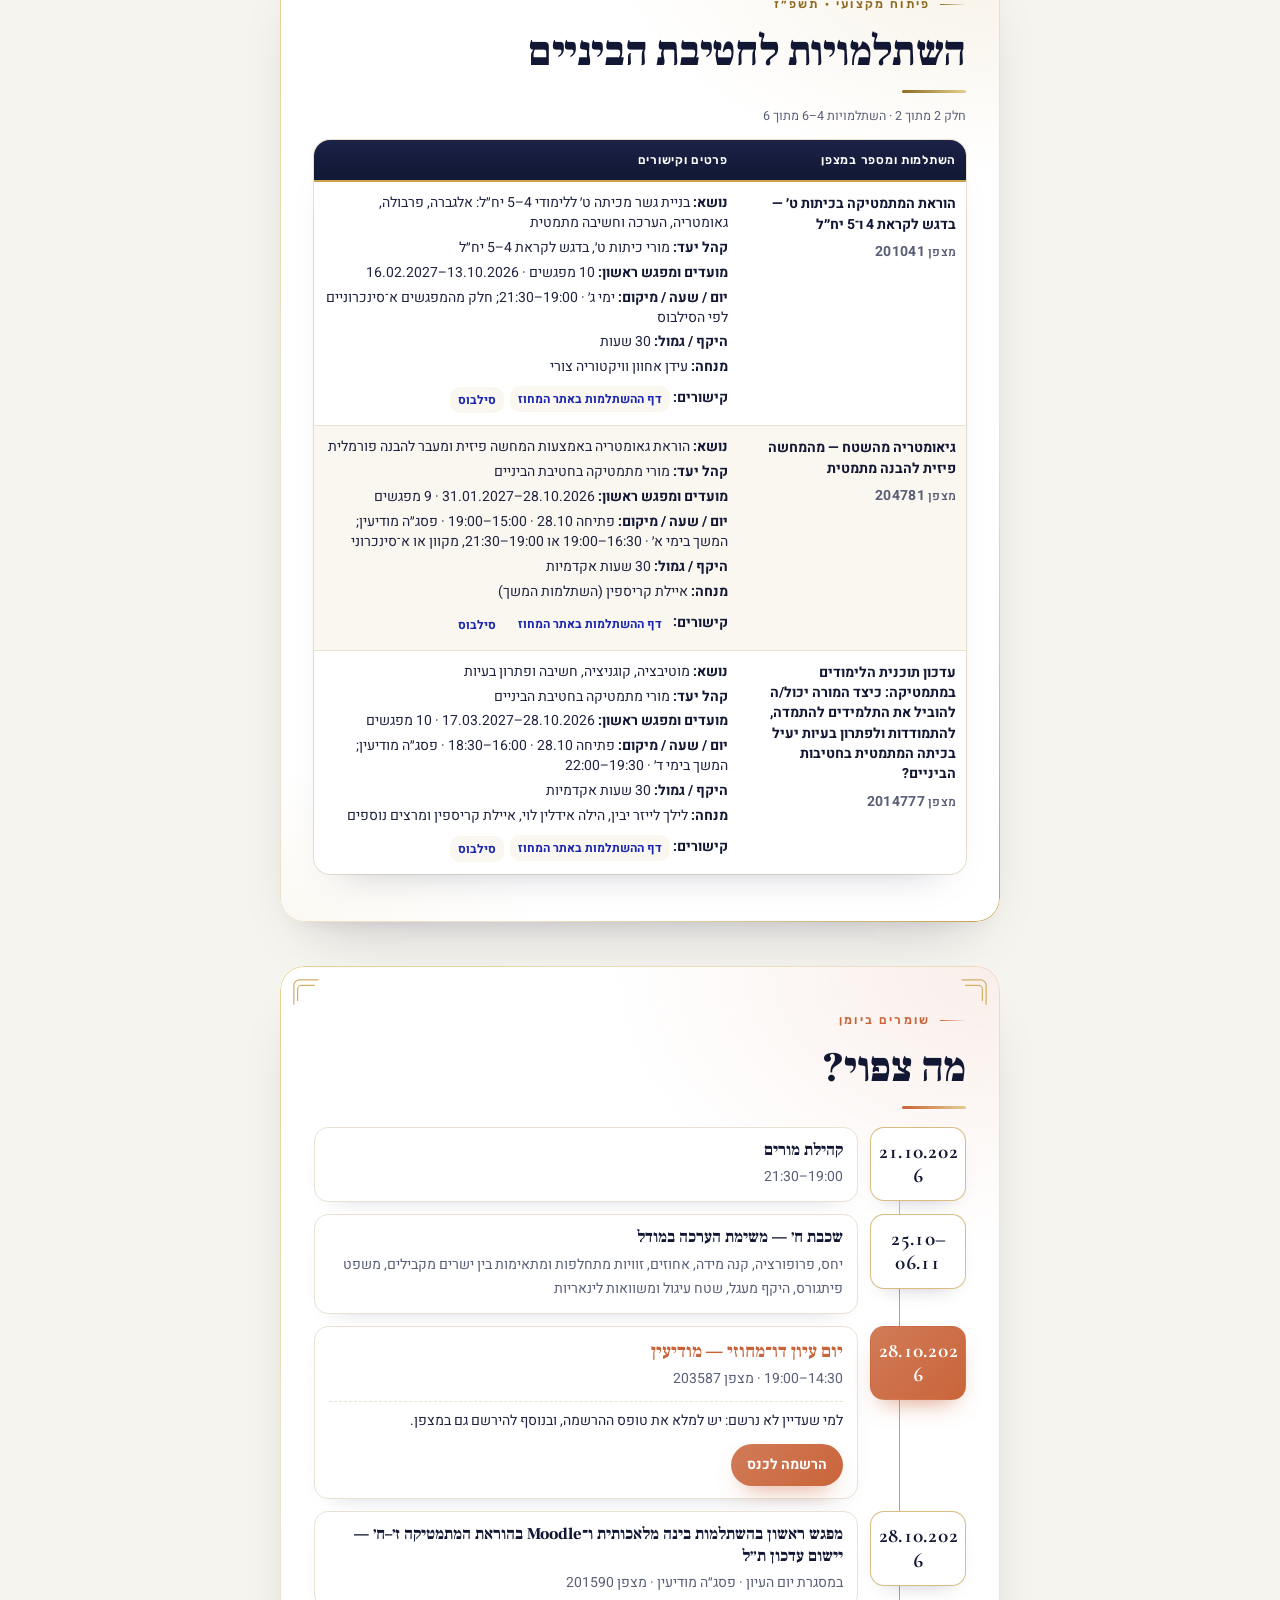
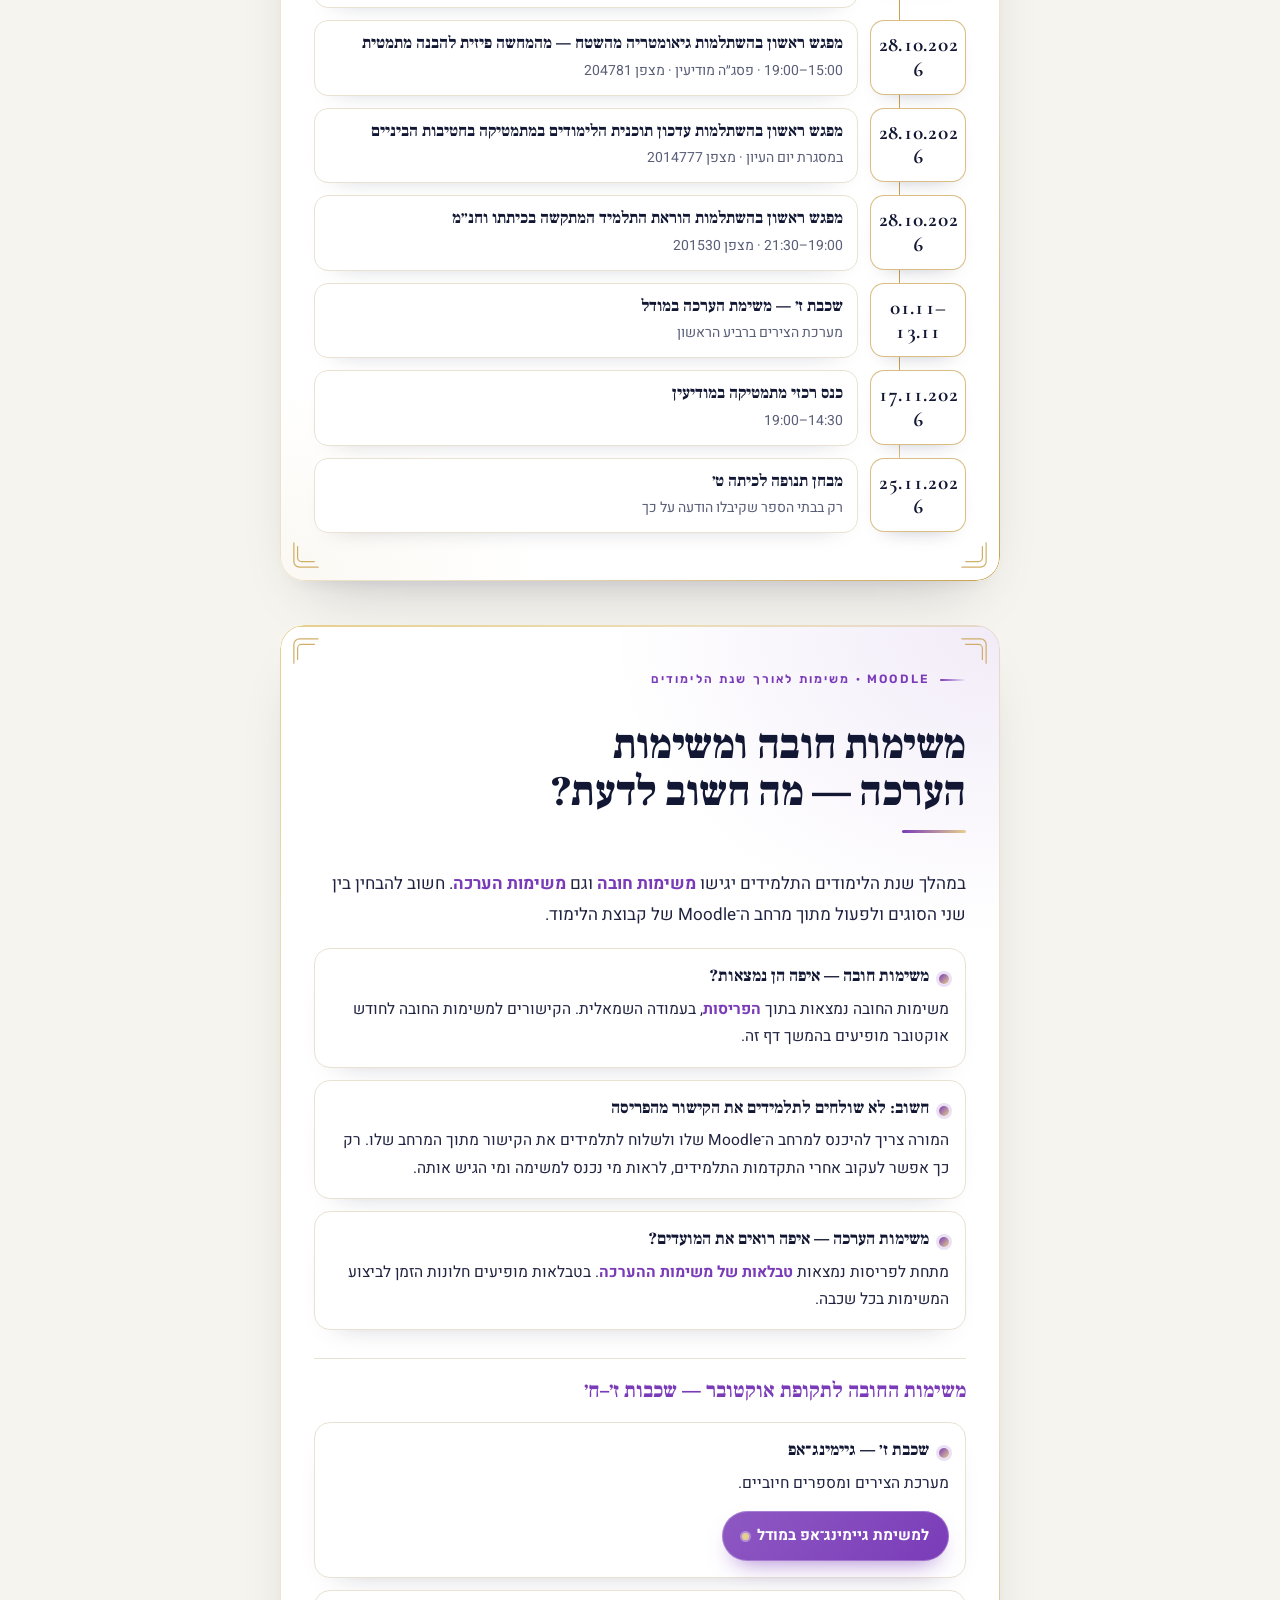
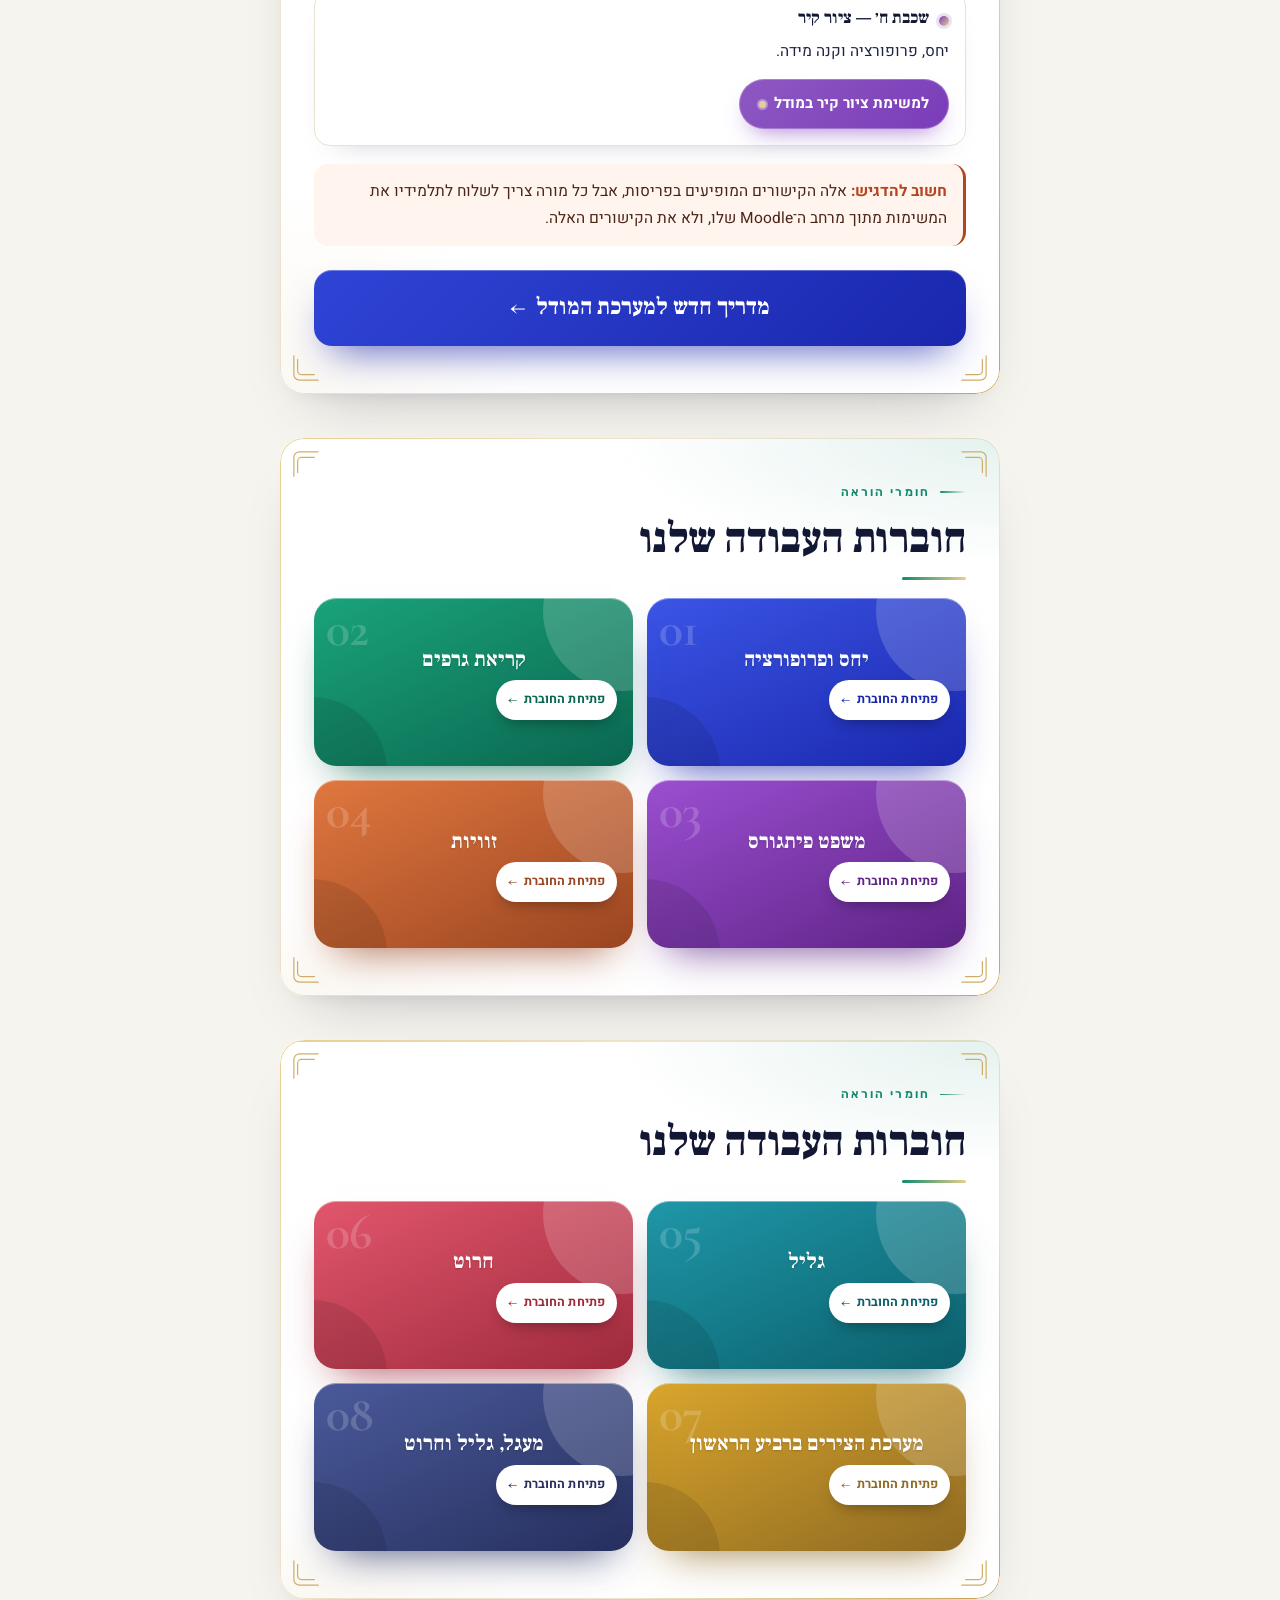
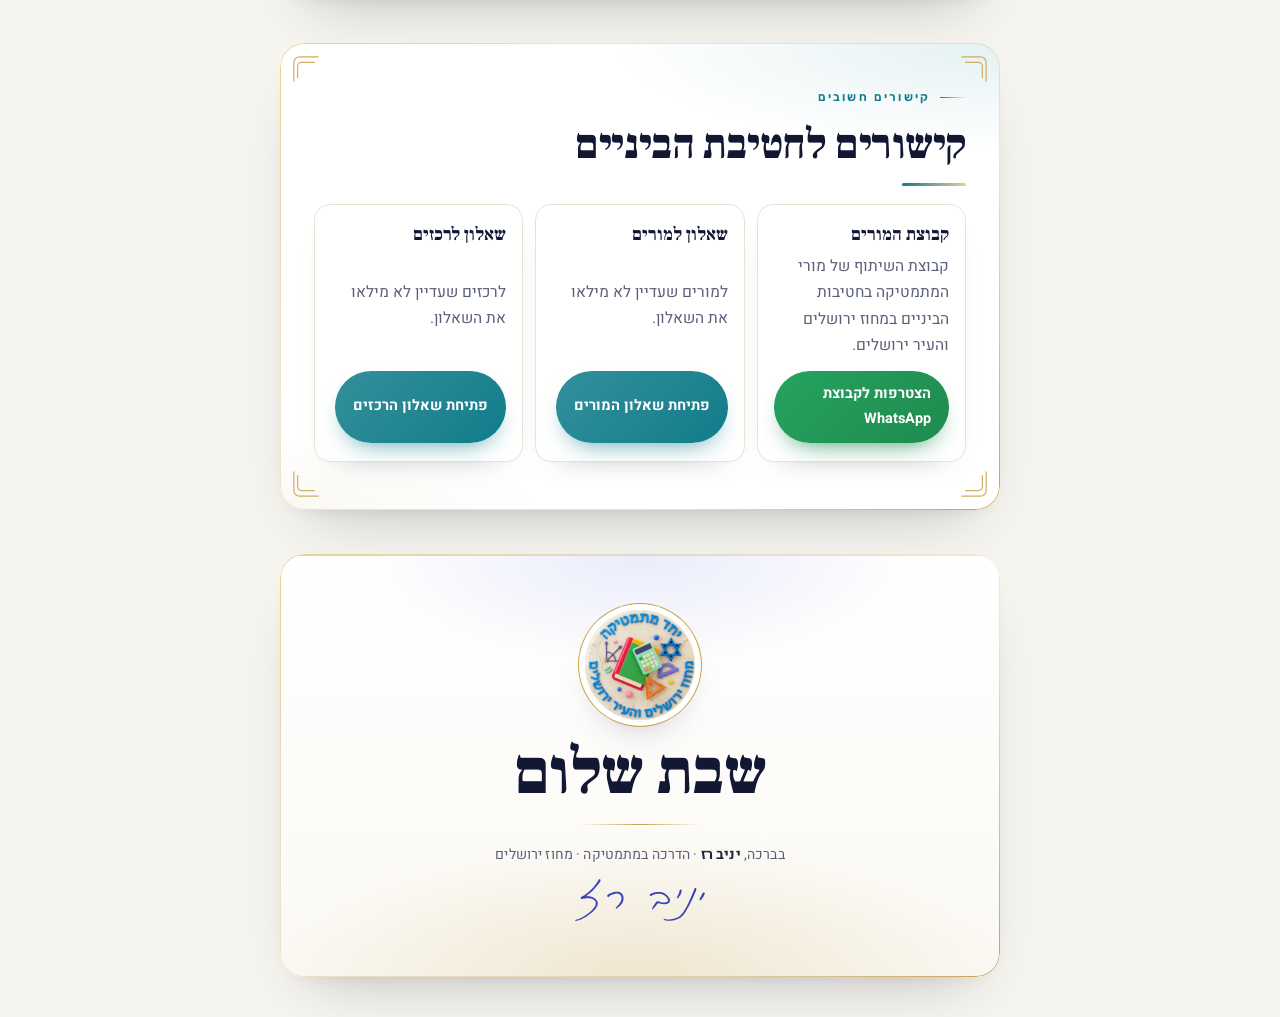
==== commit a9f4f567: "fix: list all verified instructors for coordinator training 201020" ====
--- a/index.html
+++ b/index.html
@@ -311,7 +311,7 @@
               <div><dt>מועדים ומפגש ראשון</dt><dd>13.10.2026–26.01.2027 · 9 מפגשים</dd></div>
               <div><dt>יום / שעה / מיקום</dt><dd>ימי ג׳ · 19:00–21:30; מפגש 17.11 · 14:00–19:30 · פסג״ה מודיעין</dd></div>
               <div><dt>היקף / גמול</dt><dd>30 שעות אקדמיות</dd></div>
-              <div><dt>מנחה</dt><dd>איילת קריספין, ויקטוריה צורי ומרצים נוספים</dd></div>
+              <div><dt>מנחה</dt><dd>ויקטוריה צורי, יניב רז, איילת קריספין, אייל שלמה ואורלי לוין</dd></div>
               <div class="training-links"><dt>קישורים</dt><dd><a class="tlink" href="https://jerusalem2.vercel.app/hishtalmuyot/kehilat-rakazei-matematika/" target="_blank" rel="noopener noreferrer">דף ההשתלמות באתר המחוז</a><a class="tlink" href="https://drive.google.com/file/d/1QHYojSXEUtFHHtRDhhAb9guiXE4tF-oR/view" target="_blank" rel="noopener noreferrer">סילבוס</a></dd></div>
             </dl></td>
           </tr>
